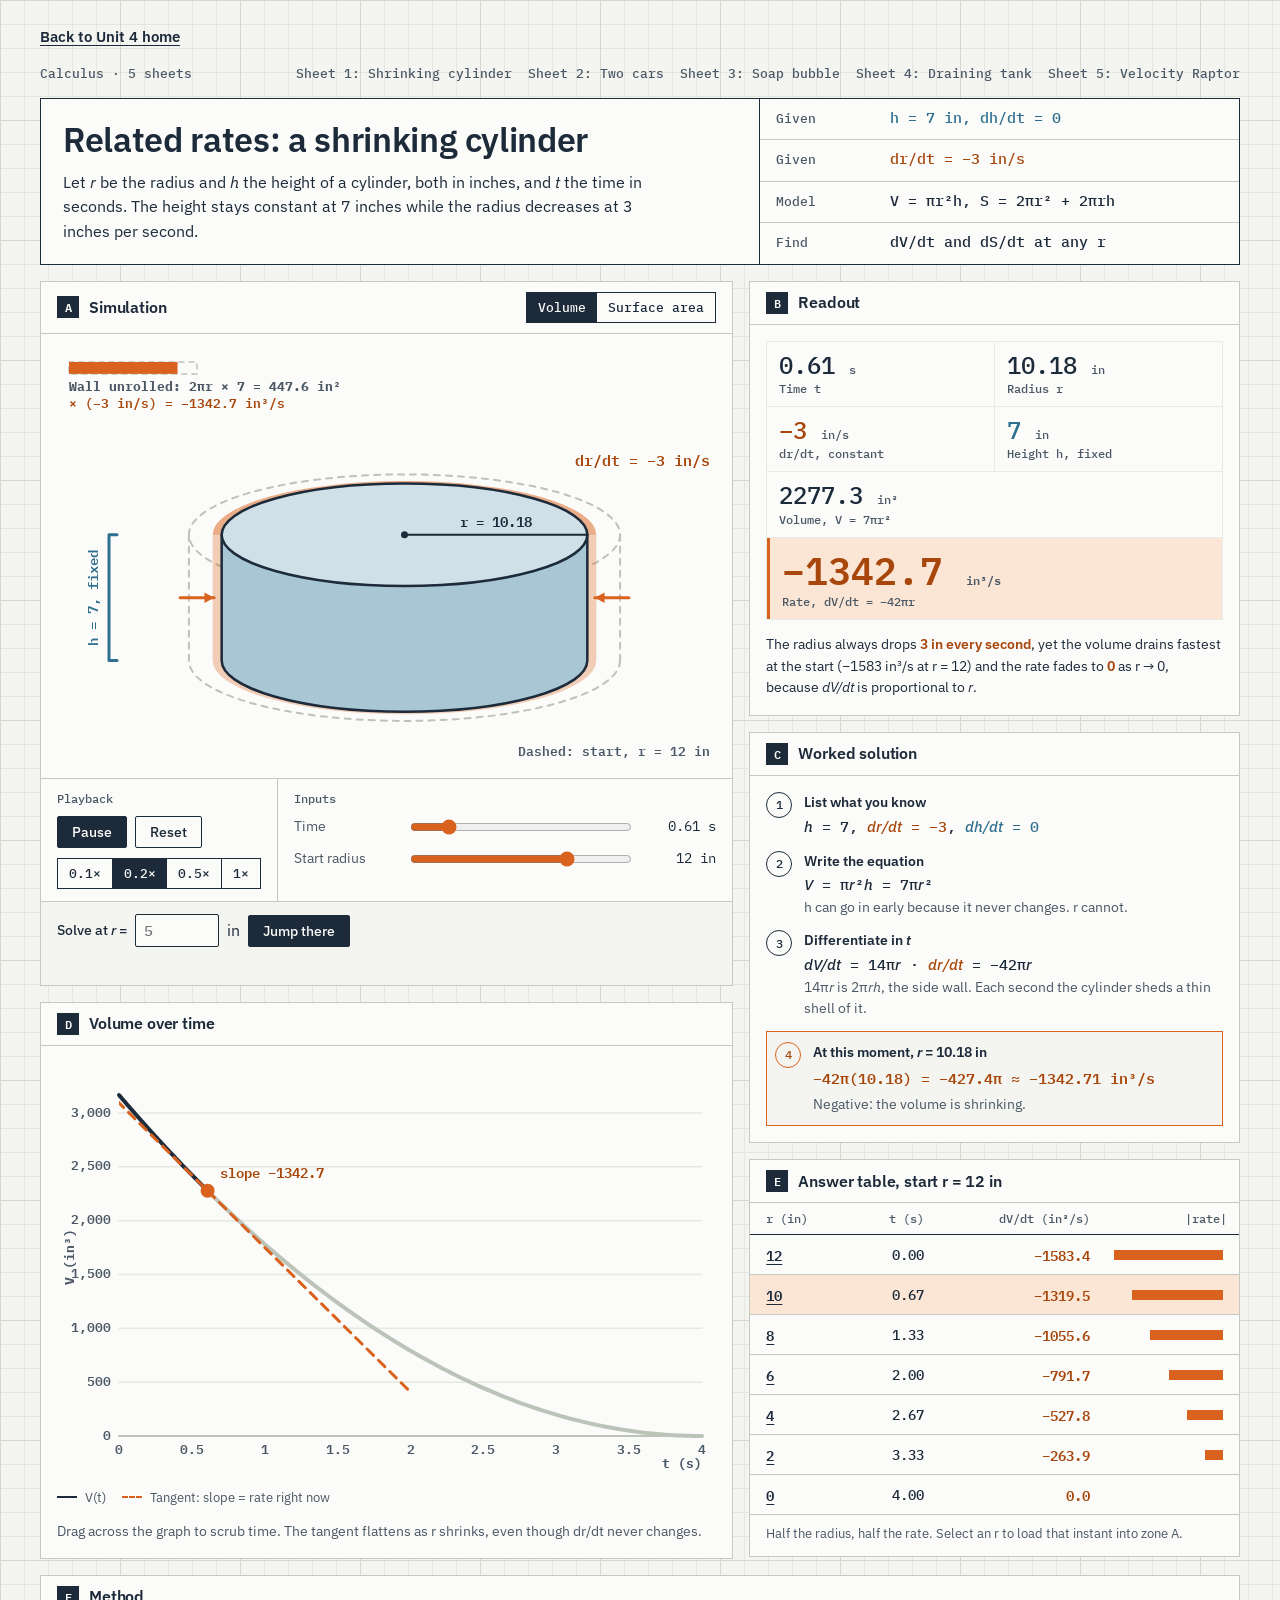
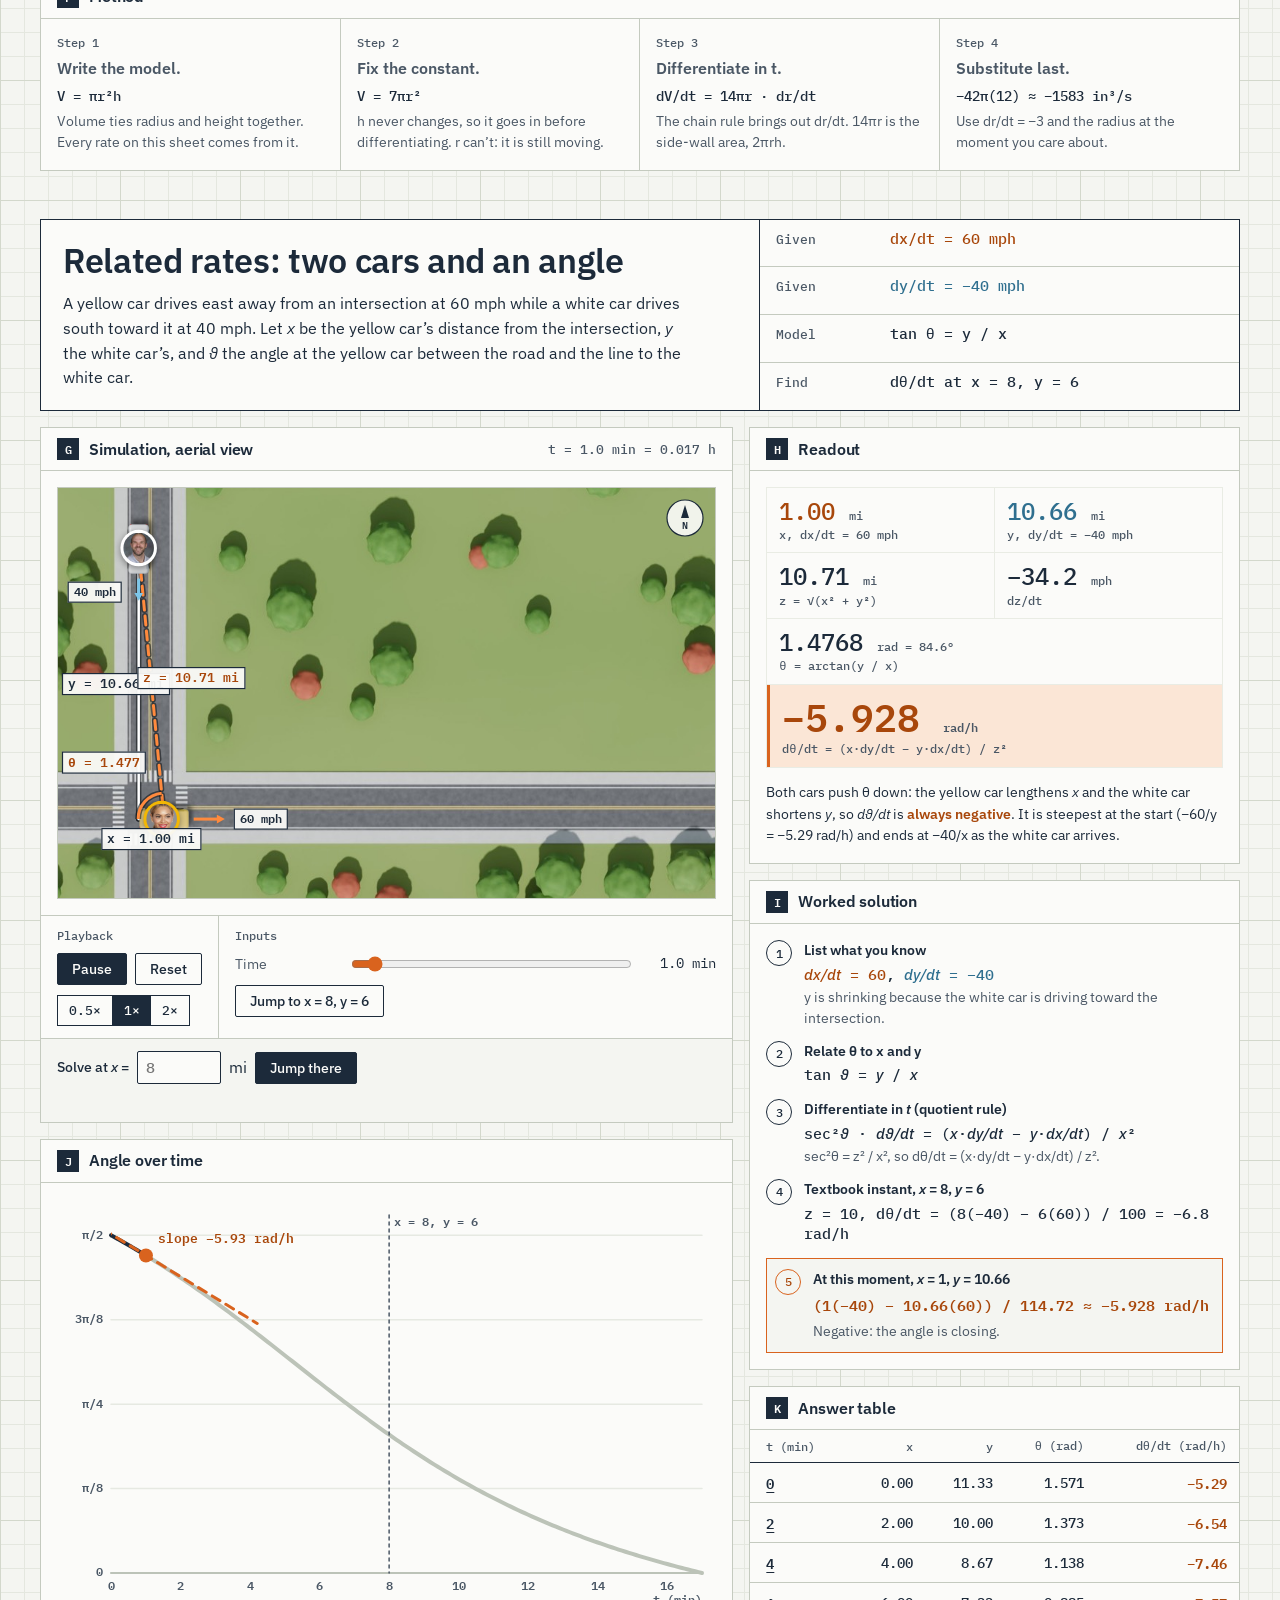
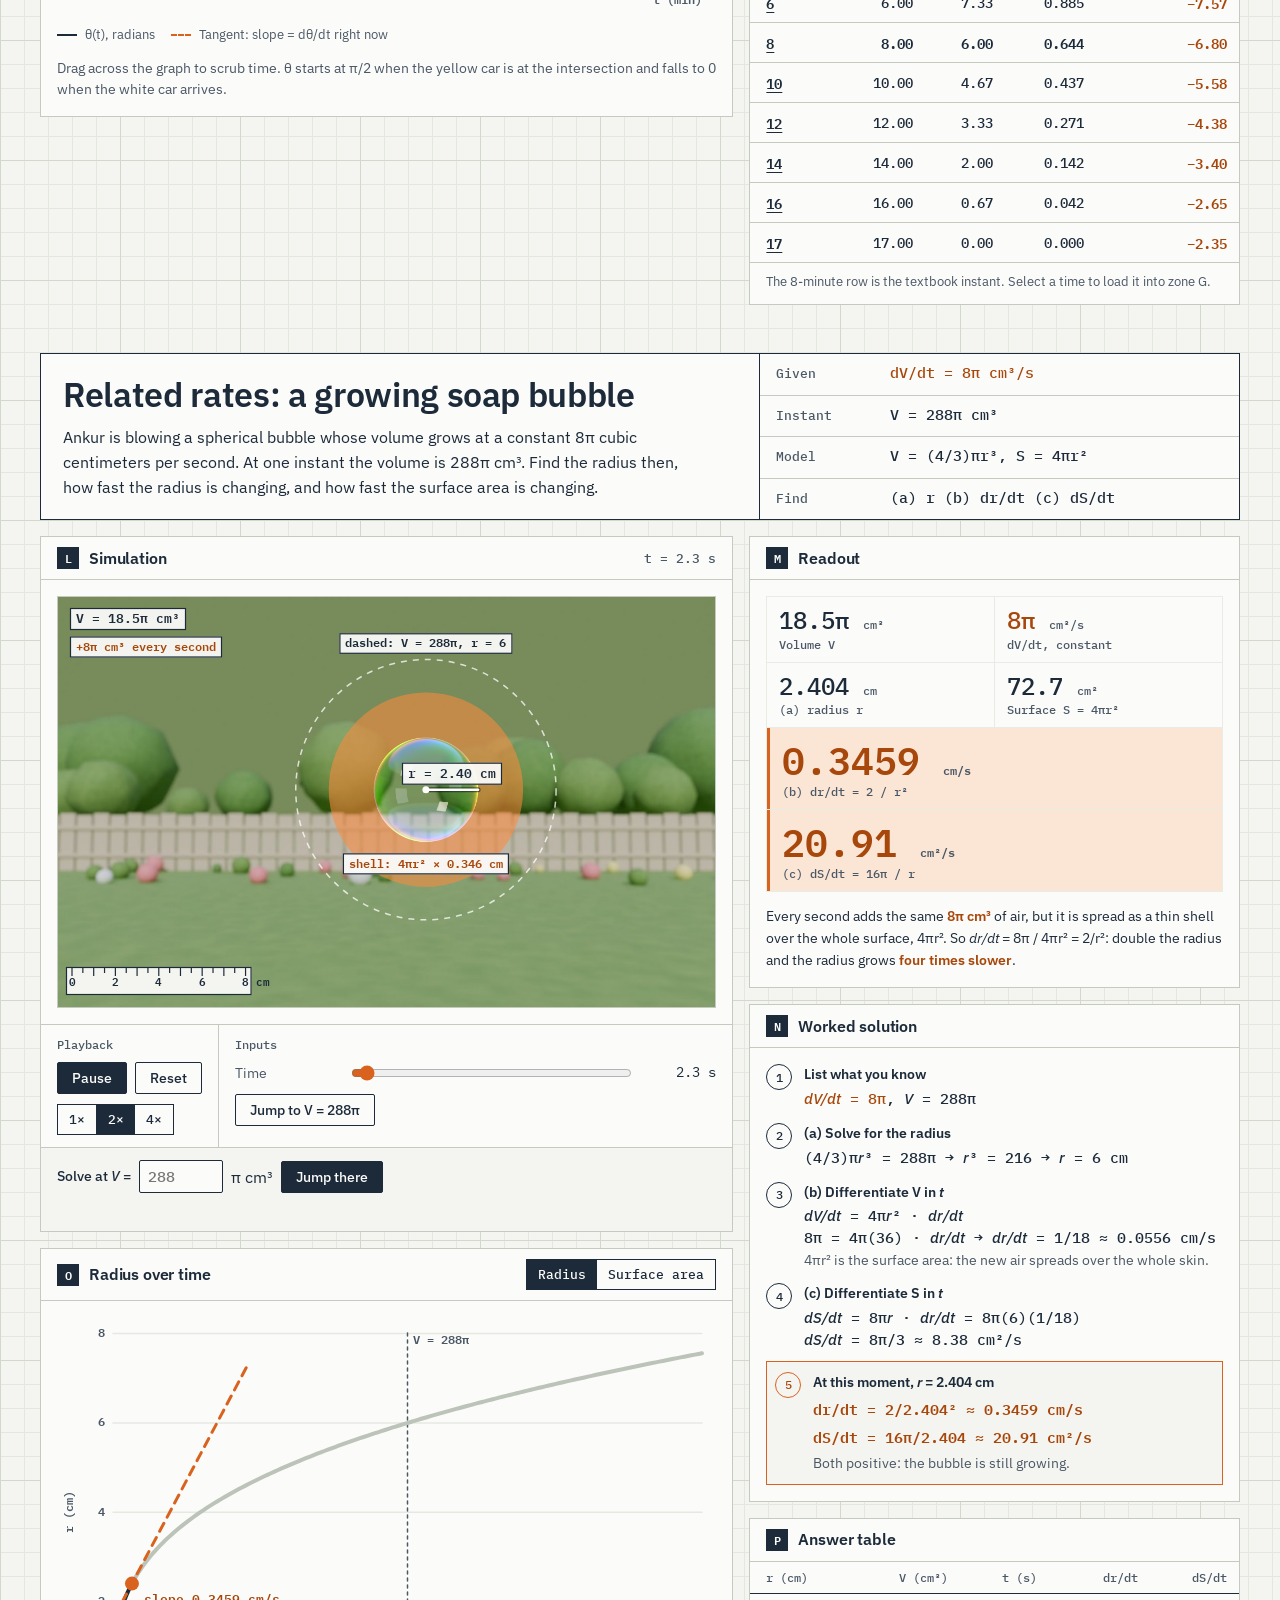
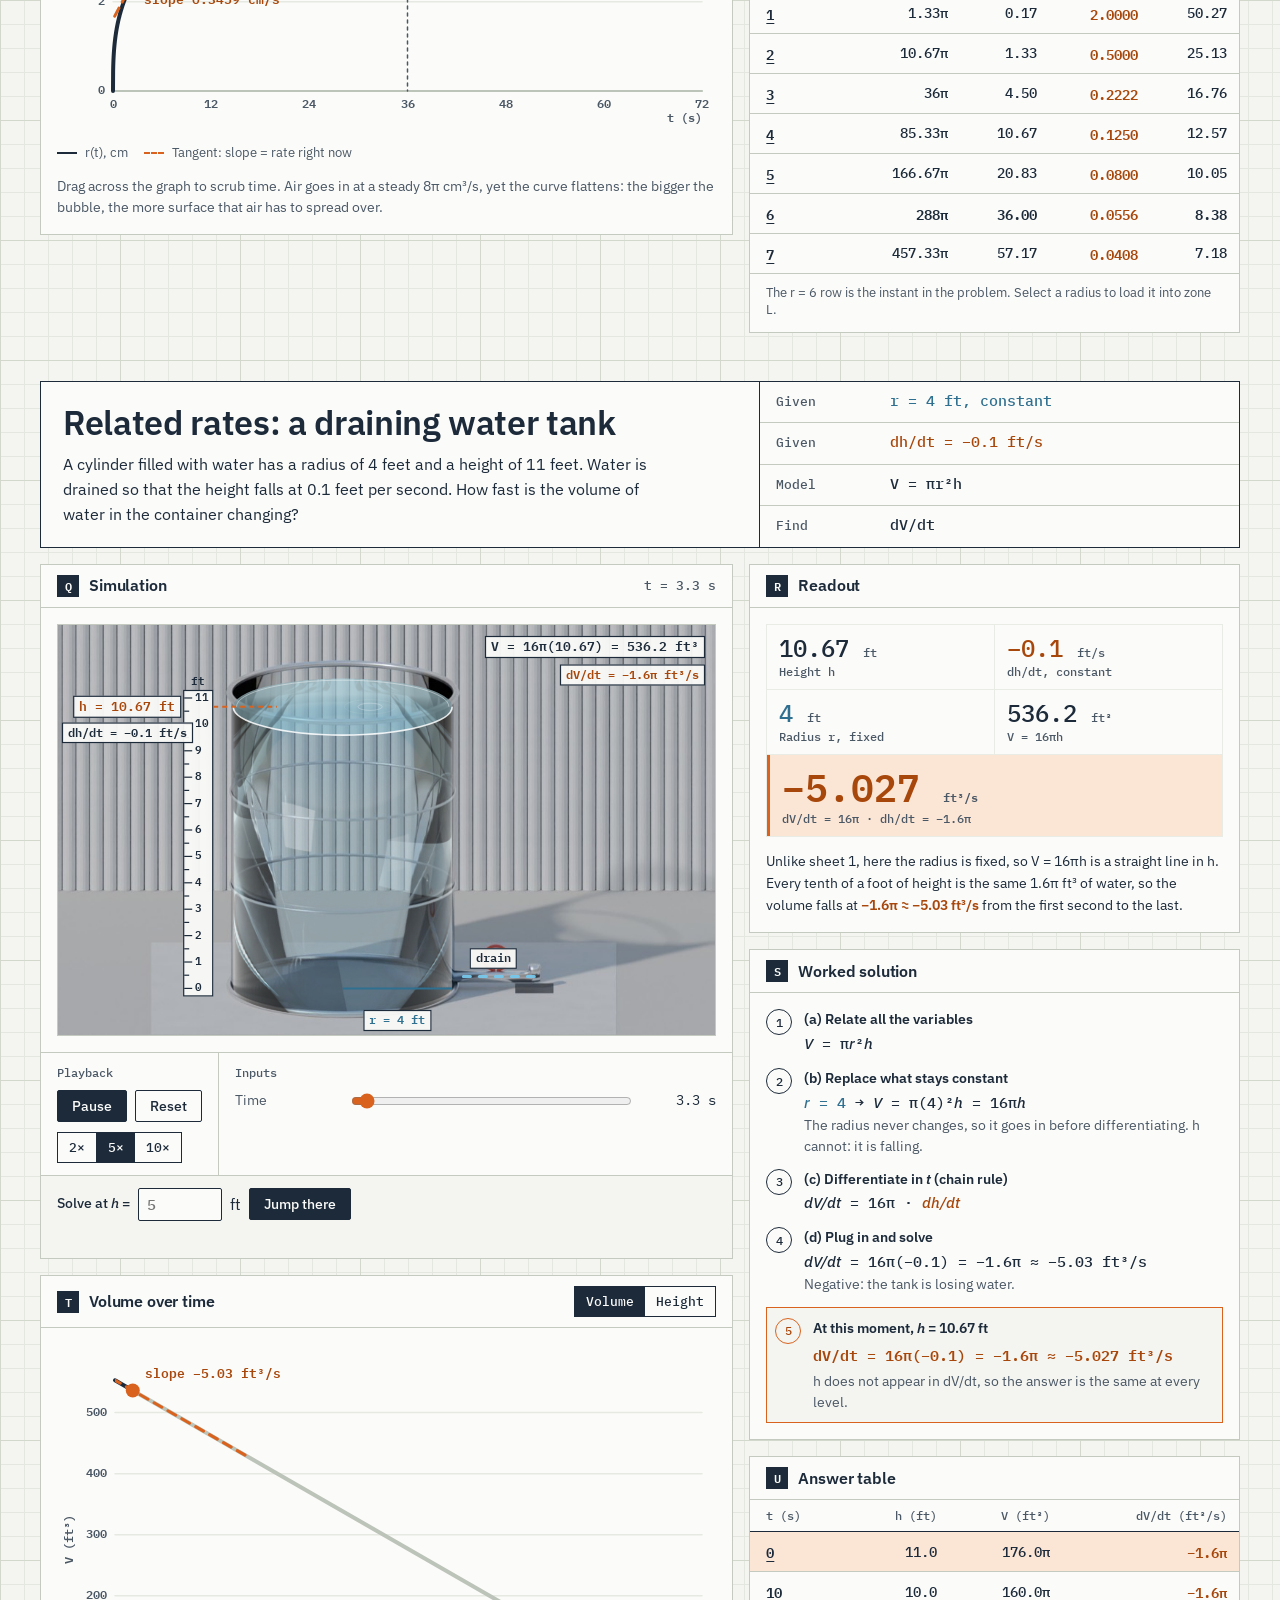
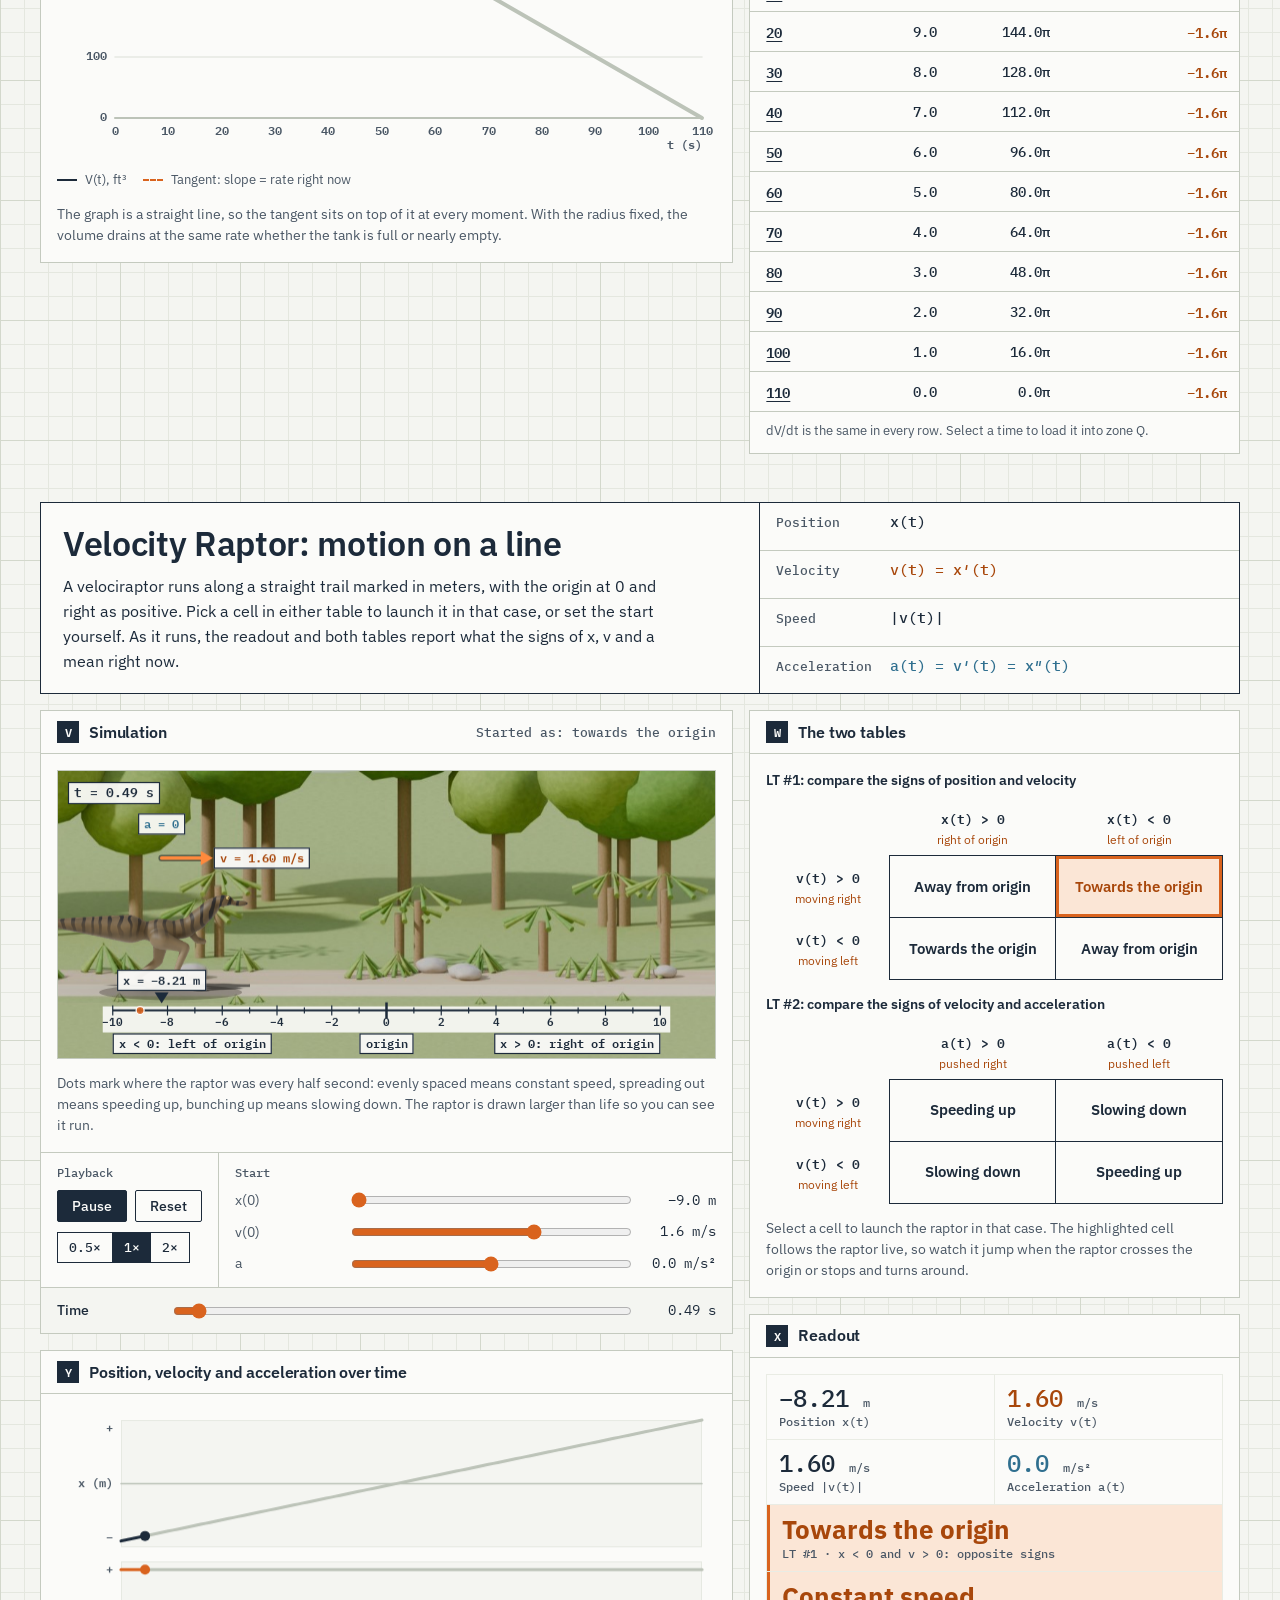
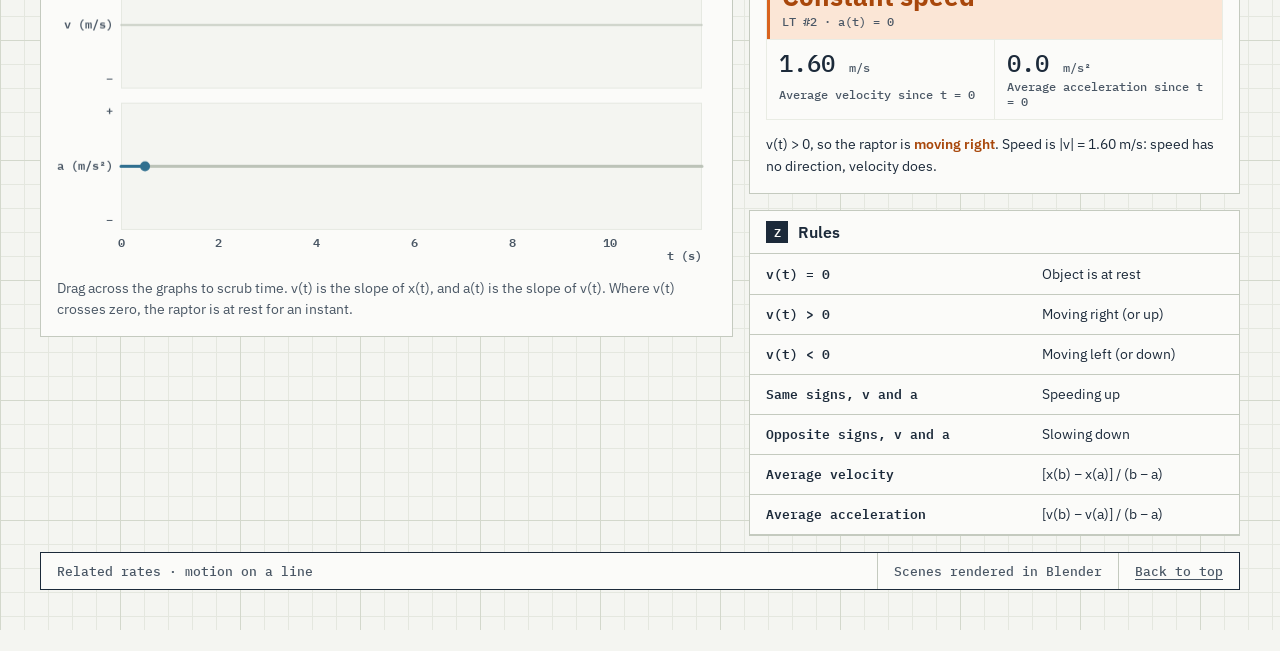
==== index.html @ 5f84eaff "Add files via upload" ====
<!doctype html><html><head><meta charset=utf8><meta name=viewport content="width=device-width,initial-scale=1,viewport-fit=cover"><style>:root{color-scheme:light;box-sizing:border-box;padding-top:env(safe-area-inset-top,0px);padding-bottom:env(safe-area-inset-bottom,0px)}html{scroll-padding-top:env(safe-area-inset-top,0px)}body{margin:0;padding:0;font:14px -apple-system,BlinkMacSystemFont,sans-serif;background:#fff;color:#000}img{max-width:100%}[hidden]:not([hidden=until-found i]){display:none!important}</style></head><body>
<title>Shrinking Cylinder Rates</title>
<meta name="claude:viewport-fit-sides" content="cover">
<link rel="preconnect" href="https://fonts.googleapis.com">
<link rel="preconnect" href="https://fonts.gstatic.com" crossorigin>
<link rel="stylesheet" href="https://fonts.googleapis.com/css2?family=IBM+Plex+Sans:ital,wght@0,400;0,500;0,600;0,700;1,400&family=IBM+Plex+Mono:wght@400;500;600&display=swap">
<style>
/* Layout: one engineering drawing sheet on graph paper. Title block, then a 12-column workspace of lettered zones:
   A simulation | B readout + C solution; D graph | E answer table; F method. Footer strip closes the sheet. */
:root{
  --paper:#f4f5f1; --sheet:#fbfbf9; --grid-minor:#e4e7df; --grid-major:#d3d8cc;
  --ink:#1c2a3a; --ink-soft:#4a5765; --rule:#c4cabf; --rule-strong:#1c2a3a;
  --crimson:#d9631e; --crimson-text:#a8470b;      /* changing: dr/dt, slopes, shed wall */
  --fixed:#2f6f8f;                                 /* fixed: h */
  --c-fill:#cfe0e8; --c-fill-2:#a9c6d4; --c-rule:#bcc3b8; --c-grid:#e6e9e2;
  --inst:#fbfbf9; --inst-2:#e9ece4; --inst-ink:#1c2a3a; --inst-soft:#4a5765; --inst-chg:#a8470b; --inst-fix:#2f6f8f; --inst-hot:#fbe6d6;
  --tone:#eceee8; --hl:#fbe6d6;
  --font:"IBM Plex Sans","Helvetica Neue",Arial,sans-serif;
  --mono:"IBM Plex Mono",ui-monospace,"SFMono-Regular",Menlo,monospace;
  --gutter:clamp(16px,2.4vw,28px);
}
@media (prefers-color-scheme: dark){ :root:not([data-theme="light"]){
  --paper:#11171d; --sheet:#161e26; --grid-minor:#1b242d; --grid-major:#24303b;
  --ink:#e4eaef; --ink-soft:#a3b2bf; --rule:#2f3c48; --rule-strong:#8ea0b0;
  --crimson:#f08a44; --crimson-text:#f5a56c; --fixed:#6fb3d4;
  --c-fill:#21414f; --c-fill-2:#2c5a6d; --c-rule:#3a4855; --c-grid:#1f2a33;
  --inst:#161e26; --inst-2:#26323d; --inst-ink:#e4eaef; --inst-soft:#a3b2bf; --inst-chg:#f5a56c; --inst-fix:#6fb3d4; --inst-hot:#3a2616;
  --tone:#1d2730; --hl:#3a2616;
  color-scheme:dark }}
:root[data-theme="dark"]{
  --paper:#11171d; --sheet:#161e26; --grid-minor:#1b242d; --grid-major:#24303b;
  --ink:#e4eaef; --ink-soft:#a3b2bf; --rule:#2f3c48; --rule-strong:#8ea0b0;
  --crimson:#f08a44; --crimson-text:#f5a56c; --fixed:#6fb3d4;
  --c-fill:#21414f; --c-fill-2:#2c5a6d; --c-rule:#3a4855; --c-grid:#1f2a33;
  --inst:#161e26; --inst-2:#26323d; --inst-ink:#e4eaef; --inst-soft:#a3b2bf; --inst-chg:#f5a56c; --inst-fix:#6fb3d4; --inst-hot:#3a2616;
  --tone:#1d2730; --hl:#3a2616;
  color-scheme:dark }
*{box-sizing:border-box}
::selection{background:var(--crimson);color:#fff}
html{scroll-behavior:smooth}
body{
  background-color:var(--paper);color:var(--ink);
  background-image:
    linear-gradient(var(--grid-major) 1px,transparent 1px),linear-gradient(90deg,var(--grid-major) 1px,transparent 1px),
    linear-gradient(var(--grid-minor) 1px,transparent 1px),linear-gradient(90deg,var(--grid-minor) 1px,transparent 1px);
  background-size:120px 120px,120px 120px,24px 24px,24px 24px;
  font-family:var(--font);font-size:16px;line-height:1.55;font-variant-numeric:tabular-nums;
  padding-left:max(var(--gutter), env(safe-area-inset-left, 0px));
  padding-right:max(var(--gutter), env(safe-area-inset-right, 0px));
  padding-block:24px 40px;
}
.sheet{max-width:1200px;margin:0 auto;display:grid;gap:16px}
h1,h2,h3{margin:0;text-wrap:balance;letter-spacing:-0.01em;line-height:1.2;font-weight:600}
h1,.h1-2{font-size:clamp(1.5rem,1.15rem + 1.4vw,2.125rem)}
.zone-meta{font:500 13px var(--mono);color:var(--ink-soft)}
#c2Stage{aspect-ratio:16/10;border:1px solid var(--rule)}
#c2Graph{aspect-ratio:16/10;cursor:crosshair;touch-action:none}
.ans tr.book td{font-weight:600}
#sheet2,#sheet3,#sheet4,#sheet5{margin-top:32px;scroll-margin-top:16px}
#r5Stage{aspect-ratio:16/7;border:1px solid var(--rule)}
#r5Graph{aspect-ratio:16/11;cursor:crosshair;touch-action:none}
.pun-wrap{display:grid;gap:8px}
.pun-t{font-weight:600;font-size:14px}
table.pun{width:100%;border-collapse:collapse;table-layout:fixed}
.pun th{font:600 13px var(--mono);padding:8px 6px;text-align:center;vertical-align:middle;color:var(--ink)}
.pun th span{display:block;font:400 12px var(--font);color:var(--crimson-text);margin-top:2px}
.pun thead td{width:27%}
.pun tbody td{border:1.5px solid var(--rule-strong);padding:0;height:62px}
.pun .cell{all:unset;box-sizing:border-box;display:grid;place-items:center;text-align:center;width:100%;height:100%;padding:8px;cursor:pointer;font:600 14.5px/1.25 var(--font);color:var(--ink);background:var(--sheet);transition:background-color .15s}
.pun .cell:hover{background:var(--tone)}
.pun .cell:focus-visible{outline:2px solid var(--crimson);outline-offset:-4px}
.pun .cell.picked{box-shadow:inset 0 0 0 2px var(--ink-soft)}
.pun .cell.on{background:var(--hl);color:var(--crimson-text);box-shadow:inset 0 0 0 3px var(--crimson)}
#r5T{width:100%;border:0;padding:0;background:none}
.r5say{font-family:var(--font)!important;font-weight:700!important;font-size:clamp(1.25rem,1.05rem + .8vw,1.6rem)!important}
table.rules th{text-align:left;font:600 13px var(--mono);color:var(--ink);padding:0 12px 0 16px;border-bottom:1px solid var(--rule);height:38px;white-space:nowrap}
table.rules td{text-align:left;font:14px var(--font);white-space:normal}
#w4Stage{aspect-ratio:16/10;border:1px solid var(--rule)}
#w4Graph{aspect-ratio:16/10;cursor:crosshair;touch-action:none}
#b3Stage{aspect-ratio:16/10;border:1px solid var(--rule)}
#b3Graph{aspect-ratio:16/10;cursor:crosshair;touch-action:none}
h2{font-size:1rem}
p{margin:0}
a{color:inherit;text-underline-offset:0.2em}
i.v{font-style:italic}
output{font-family:var(--mono)}
button,input{font-family:var(--font)}
button:focus-visible,input:focus-visible,a:focus-visible{outline:2px solid var(--crimson);outline-offset:2px}

/* buttons */
.btn{font:500 14px/1 var(--font);color:var(--ink);background:var(--sheet);border:1.5px solid var(--ink);border-radius:2px;padding:8px 14px;cursor:pointer;text-decoration:none;display:inline-block;transition:background-color .12s,color .12s,transform .12s}
.btn:hover{background:var(--tone)}
.btn:active{transform:translateY(1px)}
.btn.primary,.btn[aria-pressed="true"]{background:var(--ink);color:var(--sheet)}
.seg{display:inline-flex}
.seg .btn{border-radius:0;margin-left:-1.5px;font-family:var(--mono);font-size:13px;padding:8px 11px}
.seg .btn:first-child{margin-left:0}

/* top strip + title block */
.strip{display:flex;justify-content:space-between;align-items:center;gap:12px;flex-wrap:wrap;font:500 13px var(--mono);color:var(--ink-soft)}
.strip nav{display:flex;gap:16px;flex-wrap:wrap}
.strip a{text-decoration:none} .strip a:hover{text-decoration:underline}
.titleblock{background:var(--sheet);border:1.5px solid var(--rule-strong);display:grid;grid-template-columns:minmax(0,1.5fr) minmax(0,1fr)}
.tb-main{padding:20px 22px;display:grid;gap:10px;align-content:start;border-right:1.5px solid var(--rule-strong);min-width:0}
.tb-main p{max-width:62ch}
.tb-specs{margin:0;display:grid}
.tb-specs div{display:grid;grid-template-columns:6.5em minmax(0,1fr);gap:10px;padding:9px 16px;border-bottom:1px solid var(--rule);align-items:baseline}
.tb-specs div:last-child{border-bottom:0}
.tb-specs dt{font:500 12.5px var(--mono);color:var(--ink-soft)}
.tb-specs dd{margin:0;font:500 15px var(--mono)}

/* zones */
.ws{display:grid;grid-template-columns:repeat(12,minmax(0,1fr));gap:16px;align-items:start}
.col-7{grid-column:span 7;min-width:0;display:grid;gap:16px}
.col-5{grid-column:span 5;min-width:0;display:grid;gap:16px}
.col-12{grid-column:1/-1;min-width:0}
.zone{background:var(--sheet);border:1px solid var(--rule);min-width:0}
.zone-h{display:flex;justify-content:space-between;align-items:center;gap:10px;flex-wrap:wrap;padding:10px 16px;border-bottom:1px solid var(--rule)}
.zone-h h2{display:flex;align-items:center;gap:10px}
.zid{font:600 12px var(--mono);width:22px;height:22px;display:grid;place-items:center;background:var(--ink);color:var(--sheet)}
.zone-b{padding:16px;display:grid;gap:14px;min-width:0}
.zone.inst{background:var(--inst);color:var(--inst-ink)}
canvas{display:block;width:100%;max-width:100%}
#stage{aspect-ratio:16/10}
#graph{aspect-ratio:16/10;cursor:crosshair;touch-action:none}

/* controls, grouped */
.ctrl{display:grid;grid-template-columns:auto minmax(0,1fr);border-top:1px solid var(--rule)}
.ctrl > .cg{padding:12px 16px;display:grid;gap:10px;align-content:start;min-width:0}
.ctrl > .cg + .cg{border-left:1px solid var(--rule)}
.cg-t{font:500 12px var(--mono);color:var(--ink-soft)}
.row{display:flex;flex-wrap:wrap;gap:8px;align-items:center}
.scrub{display:grid;grid-template-columns:6.5em minmax(0,1fr) 4.8em;gap:10px;align-items:center}
.scrub output{font-size:14px;text-align:right}
label{font-size:13.5px;color:var(--ink-soft)}
input[type=range]{width:100%;accent-color:var(--crimson)}
.solve{display:flex;flex-wrap:wrap;align-items:center;gap:8px;padding:12px 16px;border-top:1px solid var(--rule);background:var(--paper)}
.solve label{font-size:14px;color:var(--ink);font-weight:500}
.solve input{width:84px;font:500 15px var(--mono);color:var(--ink);background:var(--sheet);border:1.5px solid var(--ink);border-radius:2px;padding:6px 8px}
.solve .msg{flex-basis:100%;font-size:13.5px;color:var(--ink-soft);min-height:1.3em}
.solve .msg.err{color:var(--crimson-text)}

/* readout */
.gauges{display:grid;grid-template-columns:1fr 1fr;gap:1px;background:var(--inst-2);border:1px solid var(--inst-2)}
.g{display:grid;gap:2px;min-width:0;background:var(--inst);padding:10px 12px}
.g .k{font:500 12px var(--mono);color:var(--inst-soft)}
.g .v{font:500 clamp(1.2rem,1rem + 0.6vw,1.5rem) var(--mono);line-height:1.15;overflow-wrap:anywhere}
.g .v small{font-size:12px;color:var(--inst-soft)}
.g.change .v{color:var(--inst-chg)} .g.fixed .v{color:var(--inst-fix)}
.g.hot{grid-column:1/-1;background:var(--inst-hot);border-left:3px solid var(--crimson)}
.g.hot .v{font-size:clamp(1.7rem,1.3rem + 1.4vw,2.4rem);color:var(--inst-chg);font-weight:600}
.insight{color:var(--inst-ink);font-size:14px;line-height:1.55}
.insight strong{font-weight:600;color:var(--inst-chg)}

/* solution */
ol.steps{list-style:none;margin:0;padding:0;display:grid;gap:12px;counter-reset:s}
ol.steps li{display:grid;grid-template-columns:28px minmax(0,1fr);column-gap:10px;row-gap:3px;counter-increment:s;min-width:0}
ol.steps li > *{grid-column:2}
ol.steps li::before{content:counter(s);grid-row:1/span 3;grid-column:1;font:500 12px var(--mono);width:24px;height:24px;display:grid;place-items:center;border:1.5px solid var(--ink);border-radius:50%}
.step-t{font-weight:600;font-size:14px}
.eq{font:500 15px var(--mono);overflow-wrap:anywhere}
.eq i{font-family:var(--font);font-style:italic}
.chg{color:var(--crimson-text)} .fix{color:var(--fixed)}
.note{font-size:13.5px;color:var(--ink-soft)}
ol.steps li.live{background:var(--paper);border:1.5px solid var(--crimson);padding:10px 12px 10px 8px}
ol.steps li.live::before{border-color:var(--crimson);color:var(--crimson-text)}
ol.steps li.live .eq{color:var(--crimson-text);font-weight:600}

/* graph */
.legend{display:flex;flex-wrap:wrap;gap:16px;font-size:12.5px;color:var(--ink-soft)}
.legend span{display:inline-flex;align-items:center;gap:8px}
.legend span::before{content:"";width:20px;border-top:2.5px solid var(--c)}
.legend span.dash::before{border-top-style:dashed}

/* answer table */
.tbl-wrap{overflow-x:auto}
table.ans{width:100%;border-collapse:collapse;font:500 14px var(--mono)}
.ans caption{caption-side:bottom;text-align:left;font:13px var(--font);color:var(--ink-soft);padding:10px 16px 14px}
.ans th{font:500 12px var(--mono);color:var(--ink-soft);text-align:right;padding:8px 12px;border-bottom:1.5px solid var(--rule-strong);white-space:nowrap}
.ans td{text-align:right;padding:0 12px;border-bottom:1px solid var(--rule);height:40px;white-space:nowrap}
.ans th:first-child,.ans td:first-child{text-align:left;padding-left:16px}
.ans td.rate{color:var(--crimson-text);font-weight:600}
.ans td.barc{width:28%;padding-right:16px}
.bar{display:block;height:10px;background:var(--crimson);width:var(--w);margin-left:auto}
.ans tr.on td{background:var(--hl)}
.ans .load{all:unset;cursor:pointer;font:600 14px var(--mono);color:var(--ink);text-decoration:underline;text-underline-offset:0.2em}
.ans .load:focus-visible{outline:2px solid var(--crimson);outline-offset:2px}

/* method */
.stairs{display:grid;grid-template-columns:repeat(4,minmax(0,1fr))}
.stair{display:grid;gap:6px;align-content:start;padding:16px;border-right:1px solid var(--rule);min-width:0}
.stair:last-child{border-right:0}
.stair .tag{font:500 12px var(--mono);color:var(--ink-soft)}
.stair .line{font-weight:600;font-size:16px}
.stair p{font-size:14px;color:var(--ink-soft)}
.stair .eqm{font:500 14px var(--mono);color:var(--ink)}

/* footer strip */
.foot{display:grid;grid-template-columns:minmax(0,1fr) auto auto;border:1.5px solid var(--rule-strong);background:var(--sheet);font:500 12.5px var(--mono);color:var(--ink-soft)}
.foot > *{padding:10px 16px;min-width:0}
.foot > * + *{border-left:1px solid var(--rule)}

@media (max-width:980px){
  .col-7,.col-5{grid-column:1/-1}
  .stairs{grid-template-columns:1fr 1fr} .stair:nth-child(2){border-right:0} .stair:nth-child(-n+2){border-bottom:1px solid var(--rule)}
}
@media (max-width:640px){
  .titleblock{grid-template-columns:1fr} .tb-main{border-right:0;border-bottom:1.5px solid var(--rule-strong)}
  .ctrl{grid-template-columns:1fr} .ctrl > .cg + .cg{border-left:0;border-top:1px solid var(--rule)}
  .foot{grid-template-columns:1fr} .foot > * + *{border-left:0;border-top:1px solid var(--rule)}
  .ans td.barc,.ans th.barc{display:none}
}
@media (max-width:480px){ .stairs{grid-template-columns:1fr} .stair{border-right:0;border-bottom:1px solid var(--rule)} .stair:last-child{border-bottom:0} .scrub{grid-template-columns:6em minmax(0,1fr) 4.4em} }

/* motion */
.js .rise{opacity:0;transform:translateY(12px);transition:opacity .45s ease,transform .45s cubic-bezier(.16,1,.3,1);transition-delay:calc(var(--i,0) * 60ms)}
.js .rise.in{opacity:1;transform:none}
@media (prefers-reduced-motion: reduce){
  html{scroll-behavior:auto}
  .js .rise{transform:none!important;transition:opacity .2s linear!important}
  .btn{transition:none}
}
</style>

<div class="sheet" id="top">
  <p style="margin:0"><a href="../index.html" style="font:600 15px var(--font);color:var(--ink)">Back to Unit 4 home</a></p>
  <div class="strip">
    <span>Calculus · 5 sheets</span>
    <nav aria-label="Zones">
      <a href="#top">Sheet 1: Shrinking cylinder</a><a href="#sheet2">Sheet 2: Two cars</a><a href="#sheet3">Sheet 3: Soap bubble</a><a href="#sheet4">Sheet 4: Draining tank</a><a href="#sheet5">Sheet 5: Velocity Raptor</a>
    </nav>
  </div>

  <header class="titleblock rise">
    <div class="tb-main">
      <h1>Related rates: a shrinking cylinder</h1>
      <p>Let <i class="v">r</i> be the radius and <i class="v">h</i> the height of a cylinder, both in inches, and <i class="v">t</i> the time in seconds. The height stays constant at 7 inches while the radius decreases at 3 inches per second.</p>
    </div>
    <dl class="tb-specs">
      <div><dt>Given</dt><dd class="fix">h = 7 in, dh/dt = 0</dd></div>
      <div><dt>Given</dt><dd class="chg">dr/dt = −3 in/s</dd></div>
      <div><dt>Model</dt><dd>V = πr²h, S = 2πr² + 2πrh</dd></div>
      <div><dt>Find</dt><dd>dV/dt and dS/dt at any r</dd></div>
    </dl>
  </header>

  <main class="ws">
    <div class="col-7">
      <section class="zone rise" id="zA" aria-labelledby="hA">
        <div class="zone-h">
          <h2 id="hA"><span class="zid" aria-hidden="true">A</span>Simulation</h2>
          <div class="seg" role="group" aria-label="Quantity to track">
            <button class="btn" id="qV" aria-pressed="true">Volume</button>
            <button class="btn" id="qS" aria-pressed="false">Surface area</button>
          </div>
        </div>
        <div class="zone-b"><canvas id="stage" aria-label="Animated cylinder whose radius shrinks while its height stays 7 inches"></canvas></div>
        <div class="ctrl">
          <div class="cg">
            <span class="cg-t">Playback</span>
            <div class="row">
              <button class="btn primary" id="play">Play</button>
              <button class="btn" id="reset">Reset</button>
            </div>
            <div class="seg" role="group" aria-label="Playback speed">
              <button class="btn" data-sp="0.1" aria-pressed="false">0.1×</button>
              <button class="btn" data-sp="0.2" aria-pressed="true">0.2×</button>
              <button class="btn" data-sp="0.5" aria-pressed="false">0.5×</button>
              <button class="btn" data-sp="1" aria-pressed="false">1×</button>
            </div>
          </div>
          <div class="cg">
            <span class="cg-t">Inputs</span>
            <div class="scrub"><label for="t">Time</label><input type="range" id="t" min="0" max="4" step="0.01" value="0"><output id="tOut" for="t">0.00 s</output></div>
            <div class="scrub"><label for="r0">Start radius</label><input type="range" id="r0" min="4" max="15" step="1" value="12"><output id="r0Out" for="r0">12 in</output></div>
          </div>
        </div>
        <form class="solve" id="solveForm" novalidate>
          <label for="rIn">Solve at <i class="v">r</i> =</label>
          <input type="number" id="rIn" inputmode="decimal" min="0" max="15" step="any" placeholder="5" aria-describedby="solveMsg">
          <span>in</span>
          <button class="btn primary" type="submit">Jump there</button>
          <span class="msg" id="solveMsg" role="status"></span>
        </form>
      </section>

      <section class="zone rise" id="zD" aria-labelledby="graphTitleH">
        <div class="zone-h"><h2 id="graphTitleH"><span class="zid" aria-hidden="true">D</span><span id="graphTitle">Volume over time</span></h2></div>
        <div class="zone-b">
          <canvas id="graph" aria-label="Graph of the quantity over time with its tangent line"></canvas>
          <div class="legend">
            <span style="--c:var(--ink)" id="lgCurve">V(t)</span>
            <span class="dash" style="--c:var(--crimson)">Tangent: slope = rate right now</span>
          </div>
          <p class="note">Drag across the graph to scrub time. The tangent flattens as r shrinks, even though dr/dt never changes.</p>
        </div>
      </section>
    </div>

    <div class="col-5">
      <section class="zone inst rise" style="--i:1" aria-labelledby="hB">
        <div class="zone-h"><h2 id="hB"><span class="zid" aria-hidden="true">B</span>Readout</h2></div>
        <div class="zone-b">
          <div class="gauges">
            <div class="g"><span class="v" id="gT"></span><span class="k">Time t</span></div>
            <div class="g"><span class="v" id="gR"></span><span class="k">Radius r</span></div>
            <div class="g change"><span class="v">−3 <small>in/s</small></span><span class="k">dr/dt, constant</span></div>
            <div class="g fixed"><span class="v">7 <small>in</small></span><span class="k">Height h, fixed</span></div>
            <div class="g" style="grid-column:1/-1"><span class="v" id="gQ"></span><span class="k" id="kQ">V = 7πr²</span></div>
            <div class="g hot"><span class="v" id="gD"></span><span class="k" id="kD">dV/dt = −42πr</span></div>
          </div>
          <p class="insight" id="insight"></p>
        </div>
      </section>

      <section class="zone rise" style="--i:2" aria-labelledby="hC">
        <div class="zone-h"><h2 id="hC"><span class="zid" aria-hidden="true">C</span>Worked solution</h2></div>
        <div class="zone-b"><ol class="steps" id="steps"></ol></div>
      </section>

      <section class="zone rise" style="--i:3" id="zE" aria-labelledby="hE">
        <div class="zone-h"><h2 id="hE"><span class="zid" aria-hidden="true">E</span>Answer table, start r = 12 in</h2></div>
        <div class="tbl-wrap">
          <table class="ans">
            <caption>Half the radius, half the rate. Select an r to load that instant into zone A.</caption>
            <thead><tr><th scope="col">r (in)</th><th scope="col">t (s)</th><th scope="col">dV/dt (in³/s)</th><th scope="col" class="barc">|rate|</th></tr></thead>
            <tbody id="ansBody"></tbody>
          </table>
        </div>
      </section>
    </div>

    <section class="zone col-12 rise" id="zF" aria-labelledby="hF">
      <div class="zone-h"><h2 id="hF"><span class="zid" aria-hidden="true">F</span>Method</h2></div>
      <div class="stairs">
        <div class="stair"><span class="tag">Step 1</span><p class="line">Write the model.</p><span class="eqm">V = πr²h</span><p>Volume ties radius and height together. Every rate on this sheet comes from it.</p></div>
        <div class="stair"><span class="tag">Step 2</span><p class="line">Fix the constant.</p><span class="eqm">V = 7πr²</span><p>h never changes, so it goes in before differentiating. r can’t: it is still moving.</p></div>
        <div class="stair"><span class="tag">Step 3</span><p class="line">Differentiate in t.</p><span class="eqm">dV/dt = 14πr · dr/dt</span><p>The chain rule brings out dr/dt. 14πr is the side-wall area, 2πrh.</p></div>
        <div class="stair"><span class="tag">Step 4</span><p class="line">Substitute last.</p><span class="eqm">−42π(12) ≈ −1583 in³/s</span><p>Use dr/dt = −3 and the radius at the moment you care about.</p></div>
      </div>
    </section>
  </main>

  <header class="titleblock rise" id="sheet2">
    <div class="tb-main">
      <h2 class="h1-2">Related rates: two cars and an angle</h2>
      <p>A yellow car drives east away from an intersection at 60 mph while a white car drives south toward it at 40 mph. Let <i class="v">x</i> be the yellow car’s distance from the intersection, <i class="v">y</i> the white car’s, and <i class="v">θ</i> the angle at the yellow car between the road and the line to the white car.</p>
    </div>
    <dl class="tb-specs">
      <div><dt>Given</dt><dd class="chg">dx/dt = 60 mph</dd></div>
      <div><dt>Given</dt><dd class="fix">dy/dt = −40 mph</dd></div>
      <div><dt>Model</dt><dd>tan θ = y / x</dd></div>
      <div><dt>Find</dt><dd>dθ/dt at x = 8, y = 6</dd></div>
    </dl>
  </header>

  <div class="ws">
    <div class="col-7">
      <section class="zone rise" id="zG" aria-labelledby="hG">
        <div class="zone-h">
          <h2 id="hG"><span class="zid" aria-hidden="true">G</span>Simulation, aerial view</h2>
          <span class="zone-meta" id="c2Clock">t = 0.0 min</span>
        </div>
        <div class="zone-b"><canvas id="c2Stage" aria-label="Aerial view: the yellow car drives east from the intersection while the white car drives south toward it; the right triangle x, y, z and angle θ are drawn on the road"></canvas></div>
        <div class="ctrl">
          <div class="cg">
            <span class="cg-t">Playback</span>
            <div class="row">
              <button class="btn primary" id="c2Play">Play</button>
              <button class="btn" id="c2Reset">Reset</button>
            </div>
            <div class="seg" role="group" aria-label="Playback speed for sheet 2">
              <button class="btn" data-sp2="0.5" aria-pressed="false">0.5×</button>
              <button class="btn" data-sp2="1" aria-pressed="true">1×</button>
              <button class="btn" data-sp2="2" aria-pressed="false">2×</button>
            </div>
          </div>
          <div class="cg">
            <span class="cg-t">Inputs</span>
            <div class="scrub"><label for="c2T">Time</label><input type="range" id="c2T" min="0" max="17" step="0.05" value="0"><output id="c2TOut" for="c2T">0.0 min</output></div>
            <div class="row"><button class="btn" id="c2Book">Jump to x = 8, y = 6</button></div>
          </div>
        </div>
        <form class="solve" id="c2Form" novalidate>
          <label for="c2XIn">Solve at <i class="v">x</i> =</label>
          <input type="number" id="c2XIn" inputmode="decimal" min="0" max="17" step="any" placeholder="8" aria-describedby="c2Msg">
          <span>mi</span>
          <button class="btn primary" type="submit">Jump there</button>
          <span class="msg" id="c2Msg" role="status"></span>
        </form>
      </section>

      <section class="zone rise" id="zJ" aria-labelledby="hJ">
        <div class="zone-h"><h2 id="hJ"><span class="zid" aria-hidden="true">J</span>Angle over time</h2></div>
        <div class="zone-b">
          <canvas id="c2Graph" aria-label="Graph of theta against time with its tangent line"></canvas>
          <div class="legend">
            <span style="--c:var(--ink)">θ(t), radians</span>
            <span class="dash" style="--c:var(--crimson)">Tangent: slope = dθ/dt right now</span>
          </div>
          <p class="note">Drag across the graph to scrub time. θ starts at π/2 when the yellow car is at the intersection and falls to 0 when the white car arrives.</p>
        </div>
      </section>
    </div>

    <div class="col-5">
      <section class="zone inst rise" style="--i:1" aria-labelledby="hH">
        <div class="zone-h"><h2 id="hH"><span class="zid" aria-hidden="true">H</span>Readout</h2></div>
        <div class="zone-b">
          <div class="gauges">
            <div class="g change"><span class="v" id="c2gX"></span><span class="k">x, dx/dt = 60 mph</span></div>
            <div class="g fixed"><span class="v" id="c2gY"></span><span class="k">y, dy/dt = −40 mph</span></div>
            <div class="g"><span class="v" id="c2gZ"></span><span class="k">z = √(x² + y²)</span></div>
            <div class="g"><span class="v" id="c2gDZ"></span><span class="k">dz/dt</span></div>
            <div class="g" style="grid-column:1/-1"><span class="v" id="c2gTh"></span><span class="k">θ = arctan(y / x)</span></div>
            <div class="g hot"><span class="v" id="c2gD"></span><span class="k">dθ/dt = (x·dy/dt − y·dx/dt) / z²</span></div>
          </div>
          <p class="insight" id="c2Insight"></p>
        </div>
      </section>

      <section class="zone rise" style="--i:2" aria-labelledby="hI">
        <div class="zone-h"><h2 id="hI"><span class="zid" aria-hidden="true">I</span>Worked solution</h2></div>
        <div class="zone-b"><ol class="steps" id="c2Steps"></ol></div>
      </section>

      <section class="zone rise" style="--i:3" aria-labelledby="hK">
        <div class="zone-h"><h2 id="hK"><span class="zid" aria-hidden="true">K</span>Answer table</h2></div>
        <div class="tbl-wrap">
          <table class="ans">
            <caption>The 8-minute row is the textbook instant. Select a time to load it into zone G.</caption>
            <thead><tr><th scope="col">t (min)</th><th scope="col">x</th><th scope="col">y</th><th scope="col">θ (rad)</th><th scope="col">dθ/dt (rad/h)</th></tr></thead>
            <tbody id="c2Body"></tbody>
          </table>
        </div>
      </section>
    </div>
  </div>



  <header class="titleblock rise" id="sheet3">
    <div class="tb-main">
      <h2 class="h1-2">Related rates: a growing soap bubble</h2>
      <p>Ankur is blowing a spherical bubble whose volume grows at a constant 8π cubic centimeters per second. At one instant the volume is 288π cm³. Find the radius then, how fast the radius is changing, and how fast the surface area is changing.</p>
    </div>
    <dl class="tb-specs">
      <div><dt>Given</dt><dd class="chg">dV/dt = 8π cm³/s</dd></div>
      <div><dt>Instant</dt><dd>V = 288π cm³</dd></div>
      <div><dt>Model</dt><dd>V = (4/3)πr³, S = 4πr²</dd></div>
      <div><dt>Find</dt><dd>(a) r  (b) dr/dt  (c) dS/dt</dd></div>
    </dl>
  </header>

  <div class="ws">
    <div class="col-7">
      <section class="zone rise" id="zL" aria-labelledby="hL">
        <div class="zone-h">
          <h2 id="hL"><span class="zid" aria-hidden="true">L</span>Simulation</h2>
          <span class="zone-meta" id="b3Clock">t = 0.0 s</span>
        </div>
        <div class="zone-b"><canvas id="b3Stage" aria-label="A soap bubble growing in a backyard; a ruler in centimeters, the radius line and the shell of air added each second are drawn on it"></canvas></div>
        <div class="ctrl">
          <div class="cg">
            <span class="cg-t">Playback</span>
            <div class="row">
              <button class="btn primary" id="b3Play">Play</button>
              <button class="btn" id="b3Reset">Reset</button>
            </div>
            <div class="seg" role="group" aria-label="Playback speed for sheet 3">
              <button class="btn" data-sp3="1" aria-pressed="false">1×</button>
              <button class="btn" data-sp3="2" aria-pressed="true">2×</button>
              <button class="btn" data-sp3="4" aria-pressed="false">4×</button>
            </div>
          </div>
          <div class="cg">
            <span class="cg-t">Inputs</span>
            <div class="scrub"><label for="b3T">Time</label><input type="range" id="b3T" min="0" max="72" step="0.1" value="36"><output id="b3TOut" for="b3T">36.0 s</output></div>
            <div class="row"><button class="btn" id="b3Book">Jump to V = 288π</button></div>
          </div>
        </div>
        <form class="solve" id="b3Form" novalidate>
          <label for="b3VIn">Solve at <i class="v">V</i> =</label>
          <input type="number" id="b3VIn" inputmode="decimal" min="0" max="576" step="any" placeholder="288" aria-describedby="b3Msg">
          <span>π cm³</span>
          <button class="btn primary" type="submit">Jump there</button>
          <span class="msg" id="b3Msg" role="status"></span>
        </form>
      </section>

      <section class="zone rise" id="zO" aria-labelledby="hO">
        <div class="zone-h">
          <h2 id="hO"><span class="zid" aria-hidden="true">O</span><span id="b3GraphTitle">Radius over time</span></h2>
          <div class="seg" role="group" aria-label="Quantity to graph">
            <button class="btn" id="b3qR" aria-pressed="true">Radius</button>
            <button class="btn" id="b3qS" aria-pressed="false">Surface area</button>
          </div>
        </div>
        <div class="zone-b">
          <canvas id="b3Graph" aria-label="Graph of the radius or surface area against time with its tangent line"></canvas>
          <div class="legend">
            <span style="--c:var(--ink)" id="b3Lg">r(t), cm</span>
            <span class="dash" style="--c:var(--crimson)">Tangent: slope = rate right now</span>
          </div>
          <p class="note">Drag across the graph to scrub time. Air goes in at a steady 8π cm³/s, yet the curve flattens: the bigger the bubble, the more surface that air has to spread over.</p>
        </div>
      </section>
    </div>

    <div class="col-5">
      <section class="zone inst rise" style="--i:1" aria-labelledby="hM">
        <div class="zone-h"><h2 id="hM"><span class="zid" aria-hidden="true">M</span>Readout</h2></div>
        <div class="zone-b">
          <div class="gauges">
            <div class="g"><span class="v" id="b3gV"></span><span class="k">Volume V</span></div>
            <div class="g change"><span class="v">8π <small>cm³/s</small></span><span class="k">dV/dt, constant</span></div>
            <div class="g"><span class="v" id="b3gR"></span><span class="k">(a) radius r</span></div>
            <div class="g"><span class="v" id="b3gS"></span><span class="k">Surface S = 4πr²</span></div>
            <div class="g hot"><span class="v" id="b3gDR"></span><span class="k">(b) dr/dt = 2 / r²</span></div>
            <div class="g hot"><span class="v" id="b3gDS"></span><span class="k">(c) dS/dt = 16π / r</span></div>
          </div>
          <p class="insight" id="b3Insight"></p>
        </div>
      </section>

      <section class="zone rise" style="--i:2" aria-labelledby="hN">
        <div class="zone-h"><h2 id="hN"><span class="zid" aria-hidden="true">N</span>Worked solution</h2></div>
        <div class="zone-b"><ol class="steps" id="b3Steps"></ol></div>
      </section>

      <section class="zone rise" style="--i:3" aria-labelledby="hP">
        <div class="zone-h"><h2 id="hP"><span class="zid" aria-hidden="true">P</span>Answer table</h2></div>
        <div class="tbl-wrap">
          <table class="ans">
            <caption>The r = 6 row is the instant in the problem. Select a radius to load it into zone L.</caption>
            <thead><tr><th scope="col">r (cm)</th><th scope="col">V (cm³)</th><th scope="col">t (s)</th><th scope="col">dr/dt</th><th scope="col">dS/dt</th></tr></thead>
            <tbody id="b3Body"></tbody>
          </table>
        </div>
      </section>
    </div>
  </div>


  <header class="titleblock rise" id="sheet4">
    <div class="tb-main">
      <h2 class="h1-2">Related rates: a draining water tank</h2>
      <p>A cylinder filled with water has a radius of 4 feet and a height of 11 feet. Water is drained so that the height falls at 0.1 feet per second. How fast is the volume of water in the container changing?</p>
    </div>
    <dl class="tb-specs">
      <div><dt>Given</dt><dd class="fix">r = 4 ft, constant</dd></div>
      <div><dt>Given</dt><dd class="chg">dh/dt = −0.1 ft/s</dd></div>
      <div><dt>Model</dt><dd>V = πr²h</dd></div>
      <div><dt>Find</dt><dd>dV/dt</dd></div>
    </dl>
  </header>

  <div class="ws">
    <div class="col-7">
      <section class="zone rise" id="zQ" aria-labelledby="hQ">
        <div class="zone-h">
          <h2 id="hQ"><span class="zid" aria-hidden="true">Q</span>Simulation</h2>
          <span class="zone-meta" id="w4Clock">t = 0.0 s</span>
        </div>
        <div class="zone-b"><canvas id="w4Stage" aria-label="A clear 11-foot tank of water on a concrete pad draining through a pipe; a height ruler in feet marks the water level"></canvas></div>
        <div class="ctrl">
          <div class="cg">
            <span class="cg-t">Playback</span>
            <div class="row">
              <button class="btn primary" id="w4Play">Play</button>
              <button class="btn" id="w4Reset">Reset</button>
            </div>
            <div class="seg" role="group" aria-label="Playback speed for sheet 4">
              <button class="btn" data-sp4="2" aria-pressed="false">2×</button>
              <button class="btn" data-sp4="5" aria-pressed="true">5×</button>
              <button class="btn" data-sp4="10" aria-pressed="false">10×</button>
            </div>
          </div>
          <div class="cg">
            <span class="cg-t">Inputs</span>
            <div class="scrub"><label for="w4T">Time</label><input type="range" id="w4T" min="0" max="110" step="0.1" value="0"><output id="w4TOut" for="w4T">0.0 s</output></div>
          </div>
        </div>
        <form class="solve" id="w4Form" novalidate>
          <label for="w4HIn">Solve at <i class="v">h</i> =</label>
          <input type="number" id="w4HIn" inputmode="decimal" min="0" max="11" step="any" placeholder="5" aria-describedby="w4Msg">
          <span>ft</span>
          <button class="btn primary" type="submit">Jump there</button>
          <span class="msg" id="w4Msg" role="status"></span>
        </form>
      </section>

      <section class="zone rise" id="zT" aria-labelledby="hT">
        <div class="zone-h">
          <h2 id="hT"><span class="zid" aria-hidden="true">T</span><span id="w4GraphTitle">Volume over time</span></h2>
          <div class="seg" role="group" aria-label="Quantity to graph on sheet 4">
            <button class="btn" id="w4qV" aria-pressed="true">Volume</button>
            <button class="btn" id="w4qH" aria-pressed="false">Height</button>
          </div>
        </div>
        <div class="zone-b">
          <canvas id="w4Graph" aria-label="Graph of the volume or height against time with its tangent line"></canvas>
          <div class="legend">
            <span style="--c:var(--ink)" id="w4Lg">V(t), ft³</span>
            <span class="dash" style="--c:var(--crimson)">Tangent: slope = rate right now</span>
          </div>
          <p class="note">The graph is a straight line, so the tangent sits on top of it at every moment. With the radius fixed, the volume drains at the same rate whether the tank is full or nearly empty.</p>
        </div>
      </section>
    </div>

    <div class="col-5">
      <section class="zone inst rise" style="--i:1" aria-labelledby="hR">
        <div class="zone-h"><h2 id="hR"><span class="zid" aria-hidden="true">R</span>Readout</h2></div>
        <div class="zone-b">
          <div class="gauges">
            <div class="g"><span class="v" id="w4gH"></span><span class="k">Height h</span></div>
            <div class="g change"><span class="v">−0.1 <small>ft/s</small></span><span class="k">dh/dt, constant</span></div>
            <div class="g fixed"><span class="v">4 <small>ft</small></span><span class="k">Radius r, fixed</span></div>
            <div class="g"><span class="v" id="w4gV"></span><span class="k">V = 16πh</span></div>
            <div class="g hot"><span class="v" id="w4gD"></span><span class="k">dV/dt = 16π · dh/dt = −1.6π</span></div>
          </div>
          <p class="insight" id="w4Insight">Unlike sheet 1, here the radius is fixed, so V = 16πh is a straight line in h. Every tenth of a foot of height is the same 1.6π ft³ of water, so the volume falls at <strong>−1.6π ≈ −5.03 ft³/s</strong> from the first second to the last.</p>
        </div>
      </section>

      <section class="zone rise" style="--i:2" aria-labelledby="hS">
        <div class="zone-h"><h2 id="hS"><span class="zid" aria-hidden="true">S</span>Worked solution</h2></div>
        <div class="zone-b"><ol class="steps" id="w4Steps"></ol></div>
      </section>

      <section class="zone rise" style="--i:3" aria-labelledby="hU">
        <div class="zone-h"><h2 id="hU"><span class="zid" aria-hidden="true">U</span>Answer table</h2></div>
        <div class="tbl-wrap">
          <table class="ans">
            <caption>dV/dt is the same in every row. Select a time to load it into zone Q.</caption>
            <thead><tr><th scope="col">t (s)</th><th scope="col">h (ft)</th><th scope="col">V (ft³)</th><th scope="col">dV/dt (ft³/s)</th></tr></thead>
            <tbody id="w4Body"></tbody>
          </table>
        </div>
      </section>
    </div>
  </div>


  <header class="titleblock rise" id="sheet5">
    <div class="tb-main">
      <h2 class="h1-2">Velocity Raptor: motion on a line</h2>
      <p>A velociraptor runs along a straight trail marked in meters, with the origin at 0 and right as positive. Pick a cell in either table to launch it in that case, or set the start yourself. As it runs, the readout and both tables report what the signs of x, v and a mean right now.</p>
    </div>
    <dl class="tb-specs">
      <div><dt>Position</dt><dd>x(t)</dd></div>
      <div><dt>Velocity</dt><dd class="chg">v(t) = x′(t)</dd></div>
      <div><dt>Speed</dt><dd>|v(t)|</dd></div>
      <div><dt>Acceleration</dt><dd class="fix">a(t) = v′(t) = x″(t)</dd></div>
    </dl>
  </header>

  <div class="ws">
    <div class="col-7">
      <section class="zone rise" id="zV" aria-labelledby="hV">
        <div class="zone-h">
          <h2 id="hV"><span class="zid" aria-hidden="true">V</span>Simulation</h2>
          <span class="zone-meta" id="r5Case">Case: towards the origin</span>
        </div>
        <div class="zone-b">
          <canvas id="r5Stage" aria-label="A velociraptor running along a number line from −10 to 10 meters, with arrows for its velocity and acceleration and dots marking where it was every half second"></canvas>
          <p class="note">Dots mark where the raptor was every half second: evenly spaced means constant speed, spreading out means speeding up, bunching up means slowing down. The raptor is drawn larger than life so you can see it run.</p>
        </div>
        <div class="ctrl">
          <div class="cg">
            <span class="cg-t">Playback</span>
            <div class="row">
              <button class="btn primary" id="r5Play">Play</button>
              <button class="btn" id="r5Reset">Reset</button>
            </div>
            <div class="seg" role="group" aria-label="Playback speed for sheet 5">
              <button class="btn" data-sp5="0.5" aria-pressed="false">0.5×</button>
              <button class="btn" data-sp5="1" aria-pressed="true">1×</button>
              <button class="btn" data-sp5="2" aria-pressed="false">2×</button>
            </div>
          </div>
          <div class="cg">
            <span class="cg-t">Start</span>
            <div class="scrub"><label for="r5X0">x(0)</label><input type="range" id="r5X0" min="-9" max="9" step="0.5" value="-9"><output id="r5X0Out" for="r5X0">−9 m</output></div>
            <div class="scrub"><label for="r5V0">v(0)</label><input type="range" id="r5V0" min="-5" max="5" step="0.1" value="1.6"><output id="r5V0Out" for="r5V0">1.6 m/s</output></div>
            <div class="scrub"><label for="r5A">a</label><input type="range" id="r5A" min="-2" max="2" step="0.1" value="0"><output id="r5AOut" for="r5A">0 m/s²</output></div>
          </div>
        </div>
        <div class="solve">
          <div class="scrub" style="flex:1 1 100%"><label for="r5T">Time</label><input type="range" id="r5T" min="0" max="12" step="0.01" value="0"><output id="r5TOut" for="r5T">0.00 s</output></div>
        </div>
      </section>

      <section class="zone rise" id="zY" aria-labelledby="hY">
        <div class="zone-h"><h2 id="hY"><span class="zid" aria-hidden="true">Y</span>Position, velocity and acceleration over time</h2></div>
        <div class="zone-b">
          <canvas id="r5Graph" aria-label="Three stacked graphs of position, velocity and acceleration against time"></canvas>
          <p class="note">Drag across the graphs to scrub time. v(t) is the slope of x(t), and a(t) is the slope of v(t). Where v(t) crosses zero, the raptor is at rest for an instant.</p>
        </div>
      </section>
    </div>

    <div class="col-5">
      <section class="zone rise" style="--i:1" aria-labelledby="hW">
        <div class="zone-h"><h2 id="hW"><span class="zid" aria-hidden="true">W</span>The two tables</h2></div>
        <div class="zone-b">
          <div class="pun-wrap">
            <p class="pun-t">LT #1: compare the signs of position and velocity</p>
            <table class="pun" aria-label="Signs of position and velocity">
              <thead><tr><td></td><th scope="col">x(t) &gt; 0<span>right of origin</span></th><th scope="col">x(t) &lt; 0<span>left of origin</span></th></tr></thead>
              <tbody>
                <tr><th scope="row">v(t) &gt; 0<span>moving right</span></th>
                  <td><button class="cell" data-case="xp_vp" data-t="1">Away from origin</button></td>
                  <td><button class="cell" data-case="xn_vp" data-t="1">Towards the origin</button></td></tr>
                <tr><th scope="row">v(t) &lt; 0<span>moving left</span></th>
                  <td><button class="cell" data-case="xp_vn" data-t="1">Towards the origin</button></td>
                  <td><button class="cell" data-case="xn_vn" data-t="1">Away from origin</button></td></tr>
              </tbody>
            </table>
          </div>
          <div class="pun-wrap">
            <p class="pun-t">LT #2: compare the signs of velocity and acceleration</p>
            <table class="pun" aria-label="Signs of velocity and acceleration">
              <thead><tr><td></td><th scope="col">a(t) &gt; 0<span>pushed right</span></th><th scope="col">a(t) &lt; 0<span>pushed left</span></th></tr></thead>
              <tbody>
                <tr><th scope="row">v(t) &gt; 0<span>moving right</span></th>
                  <td><button class="cell" data-case="vp_ap" data-t="2">Speeding up</button></td>
                  <td><button class="cell" data-case="vp_an" data-t="2">Slowing down</button></td></tr>
                <tr><th scope="row">v(t) &lt; 0<span>moving left</span></th>
                  <td><button class="cell" data-case="vn_ap" data-t="2">Slowing down</button></td>
                  <td><button class="cell" data-case="vn_an" data-t="2">Speeding up</button></td></tr>
              </tbody>
            </table>
          </div>
          <p class="note">Select a cell to launch the raptor in that case. The highlighted cell follows the raptor live, so watch it jump when the raptor crosses the origin or stops and turns around.</p>
        </div>
      </section>

      <section class="zone inst rise" style="--i:2" aria-labelledby="hX">
        <div class="zone-h"><h2 id="hX"><span class="zid" aria-hidden="true">X</span>Readout</h2></div>
        <div class="zone-b">
          <div class="gauges">
            <div class="g"><span class="v" id="r5gX"></span><span class="k">Position x(t)</span></div>
            <div class="g change"><span class="v" id="r5gV"></span><span class="k">Velocity v(t)</span></div>
            <div class="g"><span class="v" id="r5gS"></span><span class="k">Speed |v(t)|</span></div>
            <div class="g fixed"><span class="v" id="r5gA"></span><span class="k">Acceleration a(t)</span></div>
            <div class="g hot"><span class="v r5say" id="r5Say1"></span><span class="k" id="r5Why1"></span></div>
            <div class="g hot"><span class="v r5say" id="r5Say2"></span><span class="k" id="r5Why2"></span></div>
            <div class="g"><span class="v" id="r5gAV"></span><span class="k">Average velocity since t = 0</span></div>
            <div class="g"><span class="v" id="r5gAA"></span><span class="k">Average acceleration since t = 0</span></div>
          </div>
          <p class="insight" id="r5Insight"></p>
        </div>
      </section>

      <section class="zone rise" style="--i:3" aria-labelledby="hZ">
        <div class="zone-h"><h2 id="hZ"><span class="zid" aria-hidden="true">Z</span>Rules</h2></div>
        <div class="tbl-wrap">
          <table class="ans rules">
            <tbody>
              <tr><th scope="row">v(t) = 0</th><td>Object is at rest</td></tr>
              <tr><th scope="row">v(t) &gt; 0</th><td>Moving right (or up)</td></tr>
              <tr><th scope="row">v(t) &lt; 0</th><td>Moving left (or down)</td></tr>
              <tr><th scope="row">Same signs, v and a</th><td>Speeding up</td></tr>
              <tr><th scope="row">Opposite signs, v and a</th><td>Slowing down</td></tr>
              <tr><th scope="row">Average velocity</th><td>[x(b) − x(a)] / (b − a)</td></tr>
              <tr><th scope="row">Average acceleration</th><td>[v(b) − v(a)] / (b − a)</td></tr>
            </tbody>
          </table>
        </div>
      </section>
    </div>
  </div>

  <footer class="foot">
    <span>Related rates · motion on a line</span>
    <span>Scenes rendered in Blender</span>
    <a href="#top">Back to top</a>
  </footer>
</div>

<script>
document.documentElement.classList.add('js');
(() => {
  const H = 7, DR = -3, PI = Math.PI;
  const st = { r0: 12, t: 0, playing: false, speed: 0.2, q: 'V' };
  let sheds = [], lastShedR = 12;
  const SHED_EVERY = 0.75, SHED_MS = 950;
  const $ = id => document.getElementById(id);
  const stage = $('stage'), graph = $('graph');
  const reduce = matchMedia('(prefers-reduced-motion: reduce)').matches;

  const tEnd = () => st.r0 / 3;
  const rAt = t => Math.max(0, st.r0 + DR * t);
  const clearSheds = () => { sheds = []; lastShedR = rAt(st.t); };
  const Q = r => st.q === 'V' ? PI * r * r * H : 2 * PI * r * r + 2 * PI * r * H;
  const dQ = r => st.q === 'V' ? 2 * PI * r * H * DR : (4 * PI * r + 2 * PI * H) * DR;
  const minus = s => s.replace(/-/g, '−');
  const f = (n, d = 2) => minus(n.toFixed(d));
  const c = n => minus((+n.toFixed(2)).toString());
  const css = n => getComputedStyle(document.documentElement).getPropertyValue(n).trim();
  const FONT = () => css('--mono');

  function fit(cv){
    const dpr = window.devicePixelRatio || 1, w = cv.clientWidth, h = cv.clientHeight;
    if (cv.width !== Math.round(w*dpr) || cv.height !== Math.round(h*dpr)){ cv.width = Math.round(w*dpr); cv.height = Math.round(h*dpr); }
    const ctx = cv.getContext('2d'); ctx.setTransform(dpr,0,0,dpr,0,0); return [ctx, w, h];
  }
  function arrow(ctx, x1, y1, x2, y2, col, w=3){
    ctx.strokeStyle = col; ctx.fillStyle = col; ctx.lineWidth = w; ctx.lineCap = 'round';
    ctx.beginPath(); ctx.moveTo(x1,y1); ctx.lineTo(x2,y2); ctx.stroke();
    const a = Math.atan2(y2-y1, x2-x1), L = 11;
    ctx.beginPath(); ctx.moveTo(x2,y2);
    ctx.lineTo(x2 - L*Math.cos(a-0.5), y2 - L*Math.sin(a-0.5));
    ctx.lineTo(x2 - L*Math.cos(a+0.5), y2 - L*Math.sin(a+0.5));
    ctx.closePath(); ctx.fill();
  }

  /* ---------- cylinder stage ---------- */
  function drawStage(){
    const [ctx, W, Hh] = fit(stage);
    const ink = css('--ink'), soft = css('--ink-soft'), chg = css('--crimson'), chgT = css('--crimson-text'), fixed = css('--fixed'),
          fill = css('--c-fill'), fill2 = css('--c-fill-2'), rule = css('--c-rule');
    const F = FONT();
    ctx.clearRect(0,0,W,Hh);
    const rMax = 15, tilt = 0.28;
    const s = Math.min((W - 120) / (2*rMax), (Hh - 70) / (H + 2*rMax*tilt));
    const cx = W/2 + 18, botY = Hh - 26 - rMax*tilt*s, topY = botY - H*s;
    const r = rAt(st.t), rx = r*s, ry = rx*tilt;
    const r0x = st.r0*s, r0y = r0x*tilt;

    ctx.setLineDash([6,6]); ctx.strokeStyle = rule; ctx.lineWidth = 2;
    ctx.beginPath(); ctx.ellipse(cx, topY, r0x, r0y, 0, 0, 2*PI); ctx.stroke();
    ctx.beginPath(); ctx.ellipse(cx, botY, r0x, r0y, 0, 0, PI); ctx.stroke();
    ctx.beginPath(); ctx.moveTo(cx-r0x, topY); ctx.lineTo(cx-r0x, botY); ctx.moveTo(cx+r0x, topY); ctx.lineTo(cx+r0x, botY); ctx.stroke();
    ctx.setLineDash([]);

    if (rx > 0.5 && st.q === 'V'){
      const ox = rx + 0.5*s, oy = ox*tilt;
      ctx.save(); ctx.globalAlpha = 0.3; ctx.fillStyle = chg;
      ctx.beginPath(); ctx.moveTo(cx-ox, topY); ctx.lineTo(cx-ox, botY);
      ctx.ellipse(cx, botY, ox, oy, 0, PI, 0, true); ctx.lineTo(cx+ox, topY);
      ctx.ellipse(cx, topY, ox, oy, 0, 0, PI, true); ctx.closePath(); ctx.fill();
      ctx.beginPath(); ctx.ellipse(cx, topY, ox, oy, 0, PI, 2*PI); ctx.fill();
      ctx.restore();
    }
    const now = performance.now();
    sheds = sheds.filter(d => now - d.born < SHED_MS);
    for (const d of sheds){
      const p = (now - d.born) / SHED_MS, e = 1 - Math.pow(1-p, 3);
      const sx = d.r*s + 0.5*s + e*26, sy = sx*tilt, lift = e*10;
      ctx.save(); ctx.globalAlpha = (1-p)*0.8; ctx.strokeStyle = chg; ctx.lineWidth = 2.5;
      ctx.beginPath(); ctx.ellipse(cx, topY - lift, sx, sy, 0, 0, 2*PI); ctx.stroke();
      ctx.beginPath(); ctx.moveTo(cx-sx, topY - lift); ctx.lineTo(cx-sx, botY - lift); ctx.ellipse(cx, botY - lift, sx, sy, 0, PI, 0, true); ctx.lineTo(cx+sx, topY - lift); ctx.stroke();
      ctx.restore();
    }

    if (rx > 0.5){
      ctx.fillStyle = fill2;
      ctx.beginPath(); ctx.moveTo(cx-rx, topY); ctx.lineTo(cx-rx, botY);
      ctx.ellipse(cx, botY, rx, ry, 0, PI, 0, true); ctx.lineTo(cx+rx, topY); ctx.closePath(); ctx.fill();
      ctx.strokeStyle = ink; ctx.lineWidth = 2.5; ctx.lineJoin = 'round';
      ctx.beginPath(); ctx.moveTo(cx-rx, topY); ctx.lineTo(cx-rx, botY); ctx.ellipse(cx, botY, rx, ry, 0, PI, 0, true); ctx.lineTo(cx+rx, topY); ctx.stroke();
      ctx.fillStyle = fill; ctx.beginPath(); ctx.ellipse(cx, topY, rx, ry, 0, 0, 2*PI); ctx.fill(); ctx.stroke();
    }

    ctx.fillStyle = ink; ctx.beginPath(); ctx.arc(cx, topY, 3.5, 0, 2*PI); ctx.fill();
    if (rx > 2){
      ctx.strokeStyle = ink; ctx.lineWidth = 2;
      ctx.beginPath(); ctx.moveTo(cx, topY); ctx.lineTo(cx+rx, topY); ctx.stroke();
      ctx.font = `600 14px ${F}`; ctx.fillStyle = ink; ctx.textAlign = 'center'; ctx.textBaseline = 'alphabetic';
      ctx.fillText(`r = ${f(r,2)}`, cx + rx/2, topY - 8);
    }
    const pulse = st.playing && !reduce ? (performance.now()/600 % 1) * 10 : 0;
    const ax = cx + Math.max(rx, 4) + 46 - pulse;
    arrow(ctx, ax, topY + H*s*0.5, ax - 34, topY + H*s*0.5, chg);
    arrow(ctx, 2*cx - ax, topY + H*s*0.5, 2*cx - ax + 34, topY + H*s*0.5, chg);
    const narrow = W < 460;
    ctx.font = `600 ${narrow ? 12.5 : 15}px ${F}`; ctx.fillStyle = chgT; ctx.textBaseline = 'alphabetic';
    if (narrow){ ctx.textAlign = 'left'; ctx.fillText('dr/dt = −3 in/s', 6, Hh - 6); }
    else { ctx.textAlign = 'right'; ctx.fillText('dr/dt = −3 in/s', W - 6, topY - Math.max(r0y, 8) - 8); }

    const bx = cx - rMax*s - 26;
    ctx.strokeStyle = fixed; ctx.lineWidth = 3; ctx.lineCap = 'round';
    ctx.beginPath(); ctx.moveTo(bx+8, topY); ctx.lineTo(bx, topY); ctx.lineTo(bx, botY); ctx.lineTo(bx+8, botY); ctx.stroke();
    ctx.save(); ctx.translate(bx - 11, (topY+botY)/2); ctx.rotate(-PI/2);
    ctx.fillStyle = fixed; ctx.textAlign = 'center'; ctx.font = `600 14px ${F}`;
    ctx.fillText('h = 7, fixed', 0, 0); ctx.restore();

    if (st.q === 'V'){
      const k = Math.min(160, W*0.42) / (2*PI*15), x0 = 12, y0 = 12;
      const sw = Math.max(6, H*k), w0 = 2*PI*st.r0*k, w = 2*PI*r*k;
      ctx.setLineDash([5,5]); ctx.strokeStyle = rule; ctx.lineWidth = 1.5; ctx.strokeRect(x0, y0, w0, sw); ctx.setLineDash([]);
      ctx.fillStyle = chg; ctx.fillRect(x0, y0, w, sw);
      ctx.textAlign = 'left'; ctx.textBaseline = 'alphabetic'; ctx.fillStyle = soft; ctx.font = `700 13px ${F}`;
      if (narrow){ ctx.font = `600 11px ${F}`; ctx.fillText(`wall 2πr·7 = ${f(14*PI*r,1)} in²`, x0 + w0 + 8, y0 + sw); }
      else {
        ctx.fillText(`Wall unrolled: 2πr × 7 = ${f(14*PI*r,1)} in²`, x0, y0 + sw + 17);
        ctx.fillStyle = chgT; ctx.font = `600 13px ${F}`;
        ctx.fillText(`× (−3 in/s) = ${f(-42*PI*r,1)} in³/s`, x0, y0 + sw + 34);
      }
    }
    ctx.fillStyle = soft; ctx.font = `600 ${narrow ? 11 : 13}px ${F}`; ctx.textAlign = 'right';
    ctx.fillText(narrow ? `dashed: r = ${st.r0}` : `Dashed: start, r = ${st.r0} in`, W - 6, Hh - 6);
    if (r === 0){ ctx.fillStyle = chgT; ctx.textAlign='center'; ctx.font = `600 15px ${F}`; ctx.fillText('r = 0 at t = ' + f(tEnd(),2) + ' s: the cylinder is gone', cx, topY - 18); }
  }

  /* ---------- graph ---------- */
  function niceStep(span, n){ const raw = span/n, p = Math.pow(10, Math.floor(Math.log10(raw))), m = raw/p; return (m<1.5?1:m<3?2:m<7?5:10)*p; }
  let plotBox = null;
  function drawGraph(){
    const [ctx, W, Hh] = fit(graph);
    const ink = css('--ink'), soft = css('--ink-soft'), chg = css('--crimson'), chgT = css('--crimson-text'), grid = css('--c-grid'), rule = css('--c-rule');
    const F = FONT();
    ctx.clearRect(0,0,W,Hh);
    const L = 62, R = 14, T = 16, B = 38;
    const pw = W - L - R, ph = Hh - T - B; plotBox = {L, T, pw, ph};
    const tMax = tEnd(), yMax = Q(st.r0) * 1.05;
    const X = t => L + t/tMax*pw, Y = v => T + ph - v/yMax*ph;
    ctx.font = `600 12.5px ${F}`; ctx.fillStyle = soft; ctx.lineWidth = 1.5;
    const ys = niceStep(yMax, 5);
    ctx.textAlign = 'right'; ctx.textBaseline = 'middle';
    for (let v = 0; v <= yMax; v += ys){ ctx.strokeStyle = grid; ctx.beginPath(); ctx.moveTo(L, Y(v)); ctx.lineTo(L+pw, Y(v)); ctx.stroke(); ctx.fillText(Math.round(v).toLocaleString('en-US'), L-8, Y(v)); }
    const xs = tMax <= 2 ? 0.25 : 0.5;
    ctx.textAlign = 'center'; ctx.textBaseline = 'top';
    for (let t = 0; t <= tMax + 1e-9; t += xs) ctx.fillText(+t.toFixed(2), X(t), T+ph+8);
    ctx.strokeStyle = rule; ctx.lineWidth = 2; ctx.beginPath(); ctx.moveTo(L, T+ph); ctx.lineTo(L+pw, T+ph); ctx.stroke();
    ctx.fillStyle = soft; ctx.textAlign = 'right'; ctx.font = `700 12.5px ${F}`; ctx.fillText('t (s)', L+pw, T+ph+22);
    ctx.save(); ctx.translate(13, T + ph/2); ctx.rotate(-PI/2); ctx.textAlign='center'; ctx.textBaseline='middle';
    ctx.fillText(st.q === 'V' ? 'V (in³)' : 'S (in²)', 0, 0); ctx.restore();

    ctx.lineWidth = 4; ctx.lineCap = 'round'; ctx.lineJoin = 'round';
    const path = (a, b) => { ctx.beginPath(); for (let i = 0; i <= 120; i++){ const t = a + (b-a)*i/120; const p = [X(t), Y(Q(rAt(t)))]; i ? ctx.lineTo(...p) : ctx.moveTo(...p);} ctx.stroke(); };
    ctx.strokeStyle = rule; path(st.t, tMax);
    ctx.strokeStyle = ink; path(0, st.t);

    const r = rAt(st.t), y0 = Q(r), m = dQ(r);
    ctx.save(); ctx.beginPath(); ctx.rect(L, T, pw, ph); ctx.clip();
    ctx.setLineDash([9,7]); ctx.strokeStyle = chg; ctx.lineWidth = 3;
    const d = tMax * 0.35;
    ctx.beginPath(); ctx.moveTo(X(st.t-d), Y(y0 - m*d)); ctx.lineTo(X(st.t+d), Y(y0 + m*d)); ctx.stroke();
    ctx.restore(); ctx.setLineDash([]);
    ctx.fillStyle = chg; ctx.beginPath(); ctx.arc(X(st.t), Y(y0), 7, 0, 2*PI); ctx.fill();
    ctx.fillStyle = chgT; ctx.font = `600 13.5px ${F}`; ctx.textBaseline = 'bottom';
    const lbl = `slope ${f(m,1)}`; const tx = X(st.t) + 12;
    ctx.textAlign = tx + 120 > L + pw ? 'right' : 'left';
    ctx.fillText(lbl, ctx.textAlign === 'right' ? X(st.t) - 12 : tx, Y(y0) - 10);
  }

  /* ---------- text ---------- */
  function render(){
    const r = rAt(st.t), q = Q(r), d = dQ(r), isV = st.q === 'V';
    $('t').max = tEnd().toFixed(2); $('t').value = st.t;
    $('tOut').textContent = f(st.t) + ' s'; $('r0Out').textContent = st.r0 + ' in';
    $('gT').innerHTML = `${f(st.t)} <small>s</small>`;
    $('gR').innerHTML = `${f(r)} <small>in</small>`;
    $('kQ').textContent = isV ? 'Volume, V = 7πr²' : 'Surface area, S = 2πr² + 14πr';
    $('kD').textContent = isV ? 'Rate, dV/dt = −42πr' : 'Rate, dS/dt = −(12r + 42)π';
    $('gQ').innerHTML = `${f(q,1)} <small>${isV ? 'in³' : 'in²'}</small>`;
    $('gD').innerHTML = `${f(d,1)} <small>${isV ? 'in³/s' : 'in²/s'}</small>`;
    $('graphTitle').textContent = isV ? 'Volume over time' : 'Surface area over time';
    $('lgCurve').textContent = isV ? 'V(t)' : 'S(t)';
    const coef = isV ? -42*r : -(12*r + 42);
    $('insight').innerHTML = isV
      ? `The radius always drops <strong>3 in every second</strong>, yet the volume drains fastest at the start (${f(-42*st.r0*PI,0)} in³/s at r = ${st.r0}) and the rate fades to <strong>0</strong> as r → 0, because <i>dV/dt</i> is proportional to <i>r</i>.`
      : `Surface area keeps its top and bottom disks, so even as r → 0 it still loses area at <strong>−42π ≈ −131.9 in²/s</strong> through the side-wall term.`;
    document.querySelectorAll('#ansBody tr').forEach(tr => tr.classList.toggle('on', st.r0 === 12 && isV && Math.abs(+tr.dataset.r - r) < 1));
    const rs = c(r);
    $('steps').innerHTML = isV ? `
      <li><span class="step-t">List what you know</span><span class="eq"><i>h</i> = 7, <span class="chg"><i>dr/dt</i> = −3</span>, <span class="fix"><i>dh/dt</i> = 0</span></span></li>
      <li><span class="step-t">Write the equation</span><span class="eq"><i>V</i> = π<i>r</i>²<i>h</i> = 7π<i>r</i>²</span><span class="note">h can go in early because it never changes. r cannot.</span></li>
      <li><span class="step-t">Differentiate in <i>t</i></span><span class="eq"><i>dV/dt</i> = 14π<i>r</i> · <span class="chg"><i>dr/dt</i></span> = −42π<i>r</i></span><span class="note">14π<i>r</i> is 2π<i>rh</i>, the side wall. Each second the cylinder sheds a thin shell of it.</span></li>
      <li class="live"><span class="step-t">At this moment, <i>r</i> = ${rs} in</span><span class="eq">−42π(${rs}) = ${c(coef)}π ≈ ${f(d,2)} in³/s</span><span class="note">Negative: the volume is shrinking.</span></li>`
    : `
      <li><span class="step-t">List what you know</span><span class="eq"><i>h</i> = 7, <span class="chg"><i>dr/dt</i> = −3</span>, <span class="fix"><i>dh/dt</i> = 0</span></span></li>
      <li><span class="step-t">Write total surface area</span><span class="eq"><i>S</i> = 2π<i>r</i>² + 2π<i>rh</i> = 2π<i>r</i>² + 14π<i>r</i></span><span class="note">Two disks plus the side wall.</span></li>
      <li><span class="step-t">Differentiate in <i>t</i></span><span class="eq"><i>dS/dt</i> = (4π<i>r</i> + 14π) · <span class="chg"><i>dr/dt</i></span> = −(12<i>r</i> + 42)π</span></li>
      <li class="live"><span class="step-t">At this moment, <i>r</i> = ${rs} in</span><span class="eq">−(12·${rs} + 42)π = ${c(coef)}π ≈ ${f(d,2)} in²/s</span><span class="note">Negative: the surface area is shrinking.</span></li>`;
  }
  function draw(){ drawStage(); drawGraph(); }
  function update(){ render(); draw(); }

  /* ---------- answer table ---------- */
  const ansR = [12, 10, 8, 6, 4, 2, 0];
  $('ansBody').innerHTML = ansR.map(r => {
    const t = (12 - r) / 3, d = -42*PI*r;
    return `<tr data-r="${r}"><td><button class="load" data-r="${r}" aria-label="Load r = ${r} inches into the simulation">${r}</button></td><td>${f(t)}</td><td class="rate">${f(d,1)}</td><td class="barc"><span class="bar" style="--w:${(r/12*100).toFixed(1)}%"></span></td></tr>`;
  }).join('');
  $('ansBody').addEventListener('click', e => {
    const b = e.target.closest('.load'); if (!b) return;
    pause(); setQ('V'); st.r0 = 12; $('r0').value = 12;
    st.t = (12 - +b.dataset.r) / 3; clearSheds(); update();
    $('zA').scrollIntoView({ behavior: reduce ? 'auto' : 'smooth', block: 'start' });
  });

  /* ---------- playback ---------- */
  let last = 0;
  function loop(now){
    if (!st.playing) return;
    const dt = Math.min(0.05, (now - last) / 1000); last = now;
    st.t = Math.min(tEnd(), st.t + dt * st.speed);
    const rn = rAt(st.t);
    if (!reduce && st.q === 'V' && lastShedR - rn >= SHED_EVERY){ sheds.push({ r: rn, born: now }); lastShedR = rn; }
    if (st.t >= tEnd()){ st.playing = false; $('play').textContent = 'Replay'; }
    update();
    if (st.playing || sheds.length) requestAnimationFrame(st.playing ? loop : fade);
  }
  function fade(){ draw(); if (!st.playing && sheds.length) requestAnimationFrame(fade); }
  function play(){ if (st.t >= tEnd()) st.t = 0; st.playing = true; $('play').textContent = 'Pause'; last = performance.now(); lastShedR = rAt(st.t); requestAnimationFrame(loop); }
  function pause(){ st.playing = false; $('play').textContent = 'Play'; }

  $('play').addEventListener('click', () => st.playing ? pause() : play());
  $('reset').addEventListener('click', () => { pause(); st.t = 0; clearSheds(); update(); });
  $('t').addEventListener('input', e => { pause(); st.t = +e.target.value; clearSheds(); update(); });
  $('r0').addEventListener('input', e => { pause(); st.r0 = +e.target.value; st.t = Math.min(st.t, tEnd()); clearSheds(); update(); });
  document.querySelectorAll('[data-sp]').forEach(b => b.addEventListener('click', () => {
    st.speed = +b.dataset.sp; document.querySelectorAll('[data-sp]').forEach(x => x.setAttribute('aria-pressed', x === b));
  }));
  $('solveForm').addEventListener('submit', e => {
    e.preventDefault();
    const msg = $('solveMsg'), v = parseFloat($('rIn').value);
    msg.classList.remove('err');
    if (!isFinite(v) || v < 0 || v > 15){ msg.classList.add('err'); msg.textContent = 'Enter a radius from 0 to 15 inches.'; return; }
    pause();
    if (v > st.r0){ st.r0 = Math.min(15, Math.ceil(v)); $('r0').value = st.r0; }
    st.t = (st.r0 - v) / 3; clearSheds(); update();
    msg.textContent = `r = ${c(v)} in happens at t = ${f(st.t)} s from a start of r = ${st.r0} in. The answer is in the last step.`;
  });
  function setQ(q){ st.q = q; $('qV').setAttribute('aria-pressed', q==='V'); $('qS').setAttribute('aria-pressed', q==='S'); update(); }
  $('qV').addEventListener('click', () => setQ('V'));
  $('qS').addEventListener('click', () => setQ('S'));

  function scrubFrom(e){
    if (!plotBox) return;
    const rect = graph.getBoundingClientRect(), x = e.clientX - rect.left;
    st.t = Math.max(0, Math.min(tEnd(), (x - plotBox.L) / plotBox.pw * tEnd())); clearSheds(); update();
  }
  let dragging = false;
  graph.addEventListener('pointerdown', e => { pause(); dragging = true; graph.setPointerCapture(e.pointerId); scrubFrom(e); });
  graph.addEventListener('pointermove', e => { if (dragging) scrubFrom(e); });
  graph.addEventListener('pointerup', () => { dragging = false; });

  new ResizeObserver(draw).observe(stage);
  new ResizeObserver(draw).observe(graph);
  matchMedia('(prefers-color-scheme: dark)').addEventListener('change', draw);
  new MutationObserver(draw).observe(document.documentElement, { attributes: true, attributeFilter: ['data-theme'] });
  document.fonts && document.fonts.ready.then(draw);

  /* ---------- entrances ---------- */
  const io = 'IntersectionObserver' in window ? new IntersectionObserver(es => es.forEach(en => {
    if (en.isIntersecting){ en.target.classList.add('in'); io.unobserve(en.target); }
  }), { threshold: 0.12, rootMargin: '0px 0px -6% 0px' }) : null;
  document.querySelectorAll('.rise').forEach(el => io ? io.observe(el) : el.classList.add('in'));
  setTimeout(() => document.querySelectorAll('.rise').forEach(el => el.classList.add('in')), 4000);

  st.t = 1; update();
  if (!reduce) setTimeout(() => { st.t = 0; update(); play(); }, 900);
})();
</script>
<script>
(() => {
  /* ---------- sheet 2: two cars ---------- */
  const VX = 60, VY = -40, Y0 = 34/3, T_END = Y0 / 40;      // hours
  const BOOK = 2/15;                                          // x = 8, y = 6 at t = 8 min
  const PI = Math.PI;
  const $ = id => document.getElementById(id);
  const css = n => getComputedStyle(document.documentElement).getPropertyValue(n).trim();
  const minus = s => s.replace(/-/g, '−');
  const f = (n, d = 2) => minus(n.toFixed(d));
  const reduce = matchMedia('(prefers-reduced-motion: reduce)').matches;
  const stage = $('c2Stage'), graph = $('c2Graph');
  const st = { t: 0, playing: false, speed: 1 };
  const SECONDS_FULL = 24;                                    // 1× plays the 17 minutes in 24 s

  const X = t => VX * t, Y = t => Math.max(0, Y0 + VY * t);
  const th = t => Math.atan2(Y(t), X(t));
  const dth = t => { const x = X(t), y = Y(t), z2 = x*x + y*y; return z2 ? (x*VY - y*VX) / z2 : NaN; };
  const dz = t => { const x = X(t), y = Y(t), z = Math.hypot(x, y); return z ? (x*VX + y*VY) / z : NaN; };

  const img = {};
  ['road.jpg', 'car-yellow.png', 'car-white.png', 'driver-yellow.jpg', 'driver-white.jpg'].forEach(src => {
    const i = new Image(); i.onload = draw; i.src = src; img[src] = i;
  });

  function fit(cv){
    const dpr = window.devicePixelRatio || 1, w = cv.clientWidth, h = cv.clientHeight;
    if (cv.width !== Math.round(w*dpr) || cv.height !== Math.round(h*dpr)){ cv.width = Math.round(w*dpr); cv.height = Math.round(h*dpr); }
    const ctx = cv.getContext('2d'); ctx.setTransform(dpr,0,0,dpr,0,0); return [ctx, w, h];
  }
  function tag(ctx, text, x, y, opts = {}){
    const F = css('--mono');
    ctx.font = `600 ${opts.size || 13}px ${F}`;
    const w = ctx.measureText(text).width + 12, h = (opts.size || 13) + 9;
    let bx = x - w/2, by = y - h/2;
    const W = ctx.canvas.clientWidth, H = ctx.canvas.clientHeight;
    bx = Math.max(4, Math.min(W - w - 4, bx)); by = Math.max(4, Math.min(H - h - 4, by));
    ctx.fillStyle = opts.bg || css('--sheet'); ctx.globalAlpha = 0.94; ctx.fillRect(bx, by, w, h); ctx.globalAlpha = 1;
    ctx.strokeStyle = opts.edge || css('--ink'); ctx.lineWidth = 1.2; ctx.strokeRect(bx + .5, by + .5, w - 1, h - 1);
    ctx.fillStyle = opts.color || css('--ink'); ctx.textAlign = 'center'; ctx.textBaseline = 'middle';
    ctx.fillText(text, bx + w/2, by + h/2 + 0.5);
  }
  function line(ctx, x1, y1, x2, y2, col, w, dash){
    ctx.save(); ctx.lineCap = 'round';
    ctx.strokeStyle = 'rgba(10,14,18,.55)'; ctx.lineWidth = w + 3; if (dash) ctx.setLineDash(dash);
    ctx.beginPath(); ctx.moveTo(x1, y1); ctx.lineTo(x2, y2); ctx.stroke();
    ctx.strokeStyle = col; ctx.lineWidth = w; ctx.beginPath(); ctx.moveTo(x1, y1); ctx.lineTo(x2, y2); ctx.stroke();
    ctx.restore();
  }
  function carSprite(ctx, im, cx, cy, len, rot){
    if (!im.complete || !im.naturalWidth) return;
    // the render is 5.6 m across and the car is 4.6 m long
    const scale = len / (im.naturalWidth * 4.6 / 5.6), w = im.naturalWidth * scale, h = im.naturalHeight * scale;
    ctx.save(); ctx.translate(cx, cy); ctx.rotate(rot);
    ctx.shadowColor = 'rgba(0,0,0,.45)'; ctx.shadowBlur = len * 0.08; ctx.shadowOffsetX = len * 0.06; ctx.shadowOffsetY = -len * 0.09;
    ctx.drawImage(im, -w/2, -h/2, w, h); ctx.restore();
  }
  function badge(ctx, im, cx, cy, d, ring){
    if (!im.complete || !im.naturalWidth) return;
    ctx.save();
    ctx.shadowColor = 'rgba(0,0,0,.4)'; ctx.shadowBlur = 6; ctx.shadowOffsetY = 2;
    ctx.fillStyle = ring; ctx.beginPath(); ctx.arc(cx, cy, d/2 + 3, 0, 2*Math.PI); ctx.fill();
    ctx.shadowColor = 'transparent';
    ctx.beginPath(); ctx.arc(cx, cy, d/2, 0, 2*Math.PI); ctx.clip();
    ctx.drawImage(im, cx - d/2, cy - d/2, d, d);
    ctx.restore();
  }
  function arrowHead(ctx, x, y, ang, col, s = 9){
    ctx.fillStyle = col; ctx.beginPath(); ctx.moveTo(x, y);
    ctx.lineTo(x - s*Math.cos(ang - .5), y - s*Math.sin(ang - .5)); ctx.lineTo(x - s*Math.cos(ang + .5), y - s*Math.sin(ang + .5)); ctx.closePath(); ctx.fill();
  }

  function drawStage(){
    const [ctx, W, H] = fit(stage);
    ctx.clearRect(0, 0, W, H);
    const road = img['road.jpg'];
    if (road.complete && road.naturalWidth) ctx.drawImage(road, 0, 0, W, H);
    else { ctx.fillStyle = '#6f8f4a'; ctx.fillRect(0, 0, W, H); }

    const u = W / 16;                         // one scene unit in px (the render is 16 units wide)
    const lane = 1.1 / 4 * u;                 // centre of a lane from the road's centre line
    const Ix = 0.14 * W, Iy = 0.78 * H;
    const s = Math.min(0.80 * W / X(T_END), 0.70 * H / Y0);
    const Ox = Ix - lane, Oy = Iy + lane;     // right-angle corner where the two lanes cross
    const x = X(st.t), y = Y(st.t);
    const yx = Ox + x * s, yy = Oy;            // yellow car
    const wx = Ox, wy = Oy - y * s;            // white car
    const ink = css('--ink'), chg = '#ff8a3d', fix = '#7cc6ea';
    const narrow = W < 520;

    // legs and hypotenuse
    line(ctx, Ox, Oy, yx, yy, '#ffffff', 2.5);
    line(ctx, Ox, Oy, wx, wy, '#ffffff', 2.5);
    line(ctx, yx, yy, wx, wy, chg, 3, [9, 6]);
    // right-angle mark
    ctx.strokeStyle = '#ffffff'; ctx.lineWidth = 2; const q = 10;
    ctx.beginPath(); ctx.moveTo(Ox + q, Oy); ctx.lineTo(Ox + q, Oy - q); ctx.lineTo(Ox, Oy - q); ctx.stroke();

    // cars
    const carLen = 1.2 * u;
    carSprite(ctx, img['car-white.png'], wx, wy, carLen, PI/2);
    carSprite(ctx, img['car-yellow.png'], yx, yy, carLen, 0);
    const bd = Math.max(30, Math.min(64, carLen * 0.62));
    badge(ctx, img['driver-yellow.jpg'], wx, wy - 1, bd, '#ffffff');
    badge(ctx, img['driver-white.jpg'], yx - carLen * 0.05, yy, bd, '#f2b705');

    // velocity arrows
    const aL = Math.max(26, carLen * 0.55);
    if (x > 0.05){
      ctx.strokeStyle = chg; ctx.lineWidth = 3; ctx.beginPath(); ctx.moveTo(yx + carLen*0.6, yy); ctx.lineTo(yx + carLen*0.6 + aL, yy); ctx.stroke();
      arrowHead(ctx, yx + carLen*0.6 + aL + 4, yy, 0, chg);
    }
    if (y > 0.05){
      ctx.strokeStyle = fix; ctx.lineWidth = 3; ctx.beginPath(); ctx.moveTo(wx, wy + carLen*0.6); ctx.lineTo(wx, wy + carLen*0.6 + aL*0.67); ctx.stroke();
      arrowHead(ctx, wx, wy + carLen*0.6 + aL*0.67 + 4, PI/2, fix);
    }

    // θ arc at the yellow car
    if (x > 0.2 && y > 0.05){
      const a2 = Math.atan2(wy - yy, wx - yx), R = Math.min(64, Math.max(26, (x*s) * 0.32));
      ctx.save(); ctx.strokeStyle = 'rgba(10,14,18,.55)'; ctx.lineWidth = 6; ctx.beginPath(); ctx.arc(yx, yy, R, a2, -PI, true); ctx.stroke();
      ctx.strokeStyle = chg; ctx.lineWidth = 3; ctx.beginPath(); ctx.arc(yx, yy, R, a2, -PI, true); ctx.stroke(); ctx.restore();
      const am = (a2 - PI) / 2;
      const lr = R + (narrow ? 18 : 52);
      tag(ctx, narrow ? 'θ' : `θ = ${f(th(st.t), 3)}`, yx + lr * Math.cos(am) - (narrow ? 0 : 10), yy + lr * Math.sin(am) - 4, { color: css('--crimson-text') });
    }

    // labels
    tag(ctx, narrow ? 'x' : `x = ${f(x, 2)} mi`, Ox + x*s/2, Oy + 20, { size: narrow ? 12 : 13 });
    tag(ctx, narrow ? 'y' : `y = ${f(y, 2)} mi`, Ox - (narrow ? 18 : 54), Oy - Math.max(y*s/2, carLen), { size: narrow ? 12 : 13 });
    if (x > 0.2 && y > 0.2) tag(ctx, narrow ? 'z' : `z = ${f(Math.hypot(x, y), 2)} mi`, (yx + wx)/2 + (narrow ? 14 : 40), (yy + wy)/2 - (narrow ? 10 : 6), { color: css('--crimson-text'), size: narrow ? 12 : 13 });
    if (!narrow){
      if (x > 0.05) tag(ctx, '60 mph', yx + carLen*0.6 + aL + 40, yy, { size: 12 });
      if (y > 0.05) tag(ctx, '40 mph', wx - 44, wy + carLen*0.6 + aL*0.5, { size: 12 });
    }
    // compass
    const cxp = W - 30, cyp = 30;
    ctx.fillStyle = css('--sheet'); ctx.globalAlpha = .9; ctx.beginPath(); ctx.arc(cxp, cyp, 18, 0, 2*PI); ctx.fill(); ctx.globalAlpha = 1;
    ctx.strokeStyle = ink; ctx.lineWidth = 1.2; ctx.stroke();
    ctx.fillStyle = ink; ctx.beginPath(); ctx.moveTo(cxp, cyp - 13); ctx.lineTo(cxp - 4, cyp); ctx.lineTo(cxp + 4, cyp); ctx.closePath(); ctx.fill();
    ctx.font = `600 10px ${css('--mono')}`; ctx.textAlign = 'center'; ctx.textBaseline = 'middle'; ctx.fillText('N', cxp, cyp + 8);
    if (y <= 0) tag(ctx, 'The white car has reached the intersection: θ = 0', W/2, 24, { size: 12 });
  }

  /* ---------- graph of θ(t) ---------- */
  let plot = null;
  function niceStep(span, n){ const raw = span/n, p = Math.pow(10, Math.floor(Math.log10(raw))), m = raw/p; return (m<1.5?1:m<3?2:m<7?5:10)*p; }
  function drawGraph(){
    const [ctx, W, H] = fit(graph);
    const ink = css('--ink'), soft = css('--ink-soft'), chg = css('--crimson'), chgT = css('--crimson-text'), grid = css('--c-grid'), rule = css('--c-rule'), F = css('--mono');
    ctx.clearRect(0, 0, W, H);
    const L = 54, R = 14, T = 16, B = 38, pw = W - L - R, ph = H - T - B; plot = { L, pw };
    const tMaxM = T_END * 60, yMax = PI/2 * 1.06;
    const Xp = m => L + m / tMaxM * pw, Yp = v => T + ph - v / yMax * ph;
    ctx.font = `600 12px ${F}`; ctx.fillStyle = soft; ctx.lineWidth = 1.5;
    ctx.textAlign = 'right'; ctx.textBaseline = 'middle';
    [[0,'0'],[PI/8,'π/8'],[PI/4,'π/4'],[3*PI/8,'3π/8'],[PI/2,'π/2']].forEach(([v, l]) => {
      ctx.strokeStyle = grid; ctx.beginPath(); ctx.moveTo(L, Yp(v)); ctx.lineTo(L + pw, Yp(v)); ctx.stroke(); ctx.fillText(l, L - 8, Yp(v));
    });
    ctx.textAlign = 'center'; ctx.textBaseline = 'top';
    for (let m = 0; m <= tMaxM + 1e-9; m += 2) ctx.fillText(m, Xp(m), T + ph + 8);
    ctx.strokeStyle = rule; ctx.lineWidth = 2; ctx.beginPath(); ctx.moveTo(L, T + ph); ctx.lineTo(L + pw, T + ph); ctx.stroke();
    ctx.textAlign = 'right'; ctx.fillText('t (min)', L + pw, T + ph + 22);
    ctx.lineWidth = 4; ctx.lineCap = 'round'; ctx.lineJoin = 'round';
    const path = (a, b) => { ctx.beginPath(); for (let i = 0; i <= 160; i++){ const t = a + (b - a) * i/160; const p = [Xp(t*60), Yp(th(t))]; i ? ctx.lineTo(...p) : ctx.moveTo(...p); } ctx.stroke(); };
    ctx.strokeStyle = rule; path(st.t, T_END);
    ctx.strokeStyle = ink; path(Math.min(1e-6, st.t), st.t);
    // textbook instant marker
    ctx.strokeStyle = soft; ctx.setLineDash([3, 4]); ctx.lineWidth = 1.5;
    ctx.beginPath(); ctx.moveTo(Xp(8), T); ctx.lineTo(Xp(8), T + ph); ctx.stroke(); ctx.setLineDash([]);
    ctx.fillStyle = soft; ctx.font = `600 11.5px ${F}`; ctx.textAlign = 'left'; ctx.textBaseline = 'top'; ctx.fillText('x = 8, y = 6', Xp(8) + 5, T + 2);
    // tangent (slope in rad per minute on this axis)
    const t0 = st.t, v0 = th(t0), m = dth(t0) / 60;
    if (isFinite(m)){
      ctx.save(); ctx.beginPath(); ctx.rect(L, T, pw, ph); ctx.clip();
      ctx.setLineDash([9, 7]); ctx.strokeStyle = chg; ctx.lineWidth = 3;
      const d = 3.2; ctx.beginPath(); ctx.moveTo(Xp(t0*60 - d), Yp(v0 - m*d)); ctx.lineTo(Xp(t0*60 + d), Yp(v0 + m*d)); ctx.stroke();
      ctx.restore(); ctx.setLineDash([]);
    }
    ctx.fillStyle = chg; ctx.beginPath(); ctx.arc(Xp(t0*60), Yp(v0), 7, 0, 2*PI); ctx.fill();
    ctx.fillStyle = chgT; ctx.font = `600 13px ${F}`; ctx.textBaseline = 'bottom';
    const lbl = `slope ${f(dth(t0), 2)} rad/h`, tx = Xp(t0*60) + 12;
    ctx.textAlign = tx + 170 > L + pw ? 'right' : 'left';
    ctx.fillText(lbl, ctx.textAlign === 'right' ? Xp(t0*60) - 12 : tx, Yp(v0) - 10);
  }

  /* ---------- text ---------- */
  function render(){
    const t = st.t, x = X(t), y = Y(t), z = Math.hypot(x, y), d = dth(t), dzv = dz(t), a = th(t);
    $('c2T').value = (t * 60).toFixed(2);
    $('c2TOut').textContent = f(t*60, 1) + ' min'; $('c2Clock').textContent = `t = ${f(t*60, 1)} min = ${f(t, 3)} h`;
    $('c2gX').innerHTML = `${f(x)} <small>mi</small>`;
    $('c2gY').innerHTML = `${f(y)} <small>mi</small>`;
    $('c2gZ').innerHTML = `${f(z)} <small>mi</small>`;
    $('c2gDZ').innerHTML = `${isFinite(dzv) ? f(dzv, 1) : '—'} <small>mph</small>`;
    $('c2gTh').innerHTML = `${f(a, 4)} <small>rad = ${f(a*180/PI, 1)}°</small>`;
    $('c2gD').innerHTML = `${isFinite(d) ? f(d, 3) : '—'} <small>rad/h</small>`;
    $('c2Insight').innerHTML = `Both cars push θ down: the yellow car lengthens <i>x</i> and the white car shortens <i>y</i>, so <i>dθ/dt</i> is <strong>always negative</strong>. It is steepest at the start (−60/y = ${f(-60/Y0, 2)} rad/h) and ends at −40/x as the white car arrives.`;
    const xs = (+x.toFixed(2)).toString(), ys = (+y.toFixed(2)).toString(), z2 = x*x + y*y;
    $('c2Steps').innerHTML = `
      <li><span class="step-t">List what you know</span><span class="eq"><span class="chg"><i>dx/dt</i> = 60</span>, <span class="fix"><i>dy/dt</i> = −40</span></span><span class="note">y is shrinking because the white car is driving toward the intersection.</span></li>
      <li><span class="step-t">Relate θ to x and y</span><span class="eq">tan <i>θ</i> = <i>y</i> / <i>x</i></span></li>
      <li><span class="step-t">Differentiate in <i>t</i> (quotient rule)</span><span class="eq">sec²<i>θ</i> · <i>dθ/dt</i> = (<i>x</i>·<i>dy/dt</i> − <i>y</i>·<i>dx/dt</i>) / <i>x</i>²</span><span class="note">sec²θ = z² / x², so dθ/dt = (x·dy/dt − y·dx/dt) / z².</span></li>
      <li><span class="step-t">Textbook instant, <i>x</i> = 8, <i>y</i> = 6</span><span class="eq">z = 10, dθ/dt = (8(−40) − 6(60)) / 100 = −6.8 rad/h</span></li>
      <li class="live"><span class="step-t">At this moment, <i>x</i> = ${minus(xs)}, <i>y</i> = ${minus(ys)}</span><span class="eq">${z2 ? `(${minus(xs)}(−40) − ${minus(ys)}(60)) / ${f(z2, 2)} ≈ ${f(d, 3)} rad/h` : 'θ is undefined with both cars at the intersection'}</span><span class="note">Negative: the angle is closing.</span></li>`;
    document.querySelectorAll('#c2Body tr').forEach(tr => tr.classList.toggle('on', Math.abs(+tr.dataset.m - t*60) < 0.5));
  }
  function draw(){ drawStage(); drawGraph(); }
  function update(){ render(); draw(); }

  /* ---------- answer table ---------- */
  const rows = [0, 2, 4, 6, 8, 10, 12, 14, 16, T_END*60];
  $('c2Body').innerHTML = rows.map(mn => {
    const t = mn/60, d = dth(t), book = Math.abs(mn - 8) < 1e-9;
    return `<tr data-m="${mn}"${book ? ' class="book"' : ''}><td><button class="load" data-m="${mn}" aria-label="Load t = ${f(mn,1)} minutes into the simulation">${f(mn, mn % 1 ? 1 : 0)}</button></td><td>${f(X(t))}</td><td>${f(Y(t))}</td><td>${f(th(t), 3)}</td><td class="rate">${isFinite(d) ? f(d, 2) : '—'}</td></tr>`;
  }).join('');
  $('c2Body').addEventListener('click', e => {
    const b = e.target.closest('.load'); if (!b) return;
    pause(); st.t = +b.dataset.m / 60; update();
    $('zG').scrollIntoView({ behavior: reduce ? 'auto' : 'smooth', block: 'start' });
  });

  /* ---------- controls ---------- */
  let last = 0;
  function loop(now){
    if (!st.playing) return;
    const dt = Math.min(0.05, (now - last) / 1000); last = now;
    st.t = Math.min(T_END, st.t + dt * st.speed * T_END / SECONDS_FULL);
    if (st.t >= T_END){ st.playing = false; $('c2Play').textContent = 'Replay'; }
    update(); if (st.playing) requestAnimationFrame(loop);
  }
  function play(){ if (st.t >= T_END) st.t = 0; st.playing = true; $('c2Play').textContent = 'Pause'; last = performance.now(); requestAnimationFrame(loop); }
  function pause(){ st.playing = false; $('c2Play').textContent = 'Play'; }
  $('c2Play').addEventListener('click', () => st.playing ? pause() : play());
  $('c2Reset').addEventListener('click', () => { pause(); st.t = 0; update(); });
  $('c2T').addEventListener('input', e => { pause(); st.t = +e.target.value / 60; update(); });
  $('c2Book').addEventListener('click', () => { pause(); st.t = BOOK; update(); });
  document.querySelectorAll('[data-sp2]').forEach(b => b.addEventListener('click', () => {
    st.speed = +b.dataset.sp2; document.querySelectorAll('[data-sp2]').forEach(o => o.setAttribute('aria-pressed', o === b));
  }));
  $('c2Form').addEventListener('submit', e => {
    e.preventDefault();
    const msg = $('c2Msg'), v = parseFloat($('c2XIn').value);
    msg.classList.remove('err');
    const xMax = X(T_END);
    if (!isFinite(v) || v < 0 || v > xMax){ msg.classList.add('err'); msg.textContent = `Enter a distance from 0 to ${f(xMax, 0)} miles: past that the white car has already arrived.`; return; }
    pause(); st.t = v / VX; update();
    msg.textContent = `x = ${minus((+v.toFixed(2)).toString())} mi happens at t = ${f(st.t*60, 1)} min, when y = ${f(Y(st.t))} mi. The answer is in the last step.`;
  });
  function scrubFrom(e){
    if (!plot) return;
    const r = graph.getBoundingClientRect();
    st.t = Math.max(0, Math.min(T_END, (e.clientX - r.left - plot.L) / plot.pw * T_END)); update();
  }
  let drag = false;
  graph.addEventListener('pointerdown', e => { pause(); drag = true; graph.setPointerCapture(e.pointerId); scrubFrom(e); });
  graph.addEventListener('pointermove', e => { if (drag) scrubFrom(e); });
  graph.addEventListener('pointerup', () => { drag = false; });

  new ResizeObserver(draw).observe(stage); new ResizeObserver(draw).observe(graph);
  matchMedia('(prefers-color-scheme: dark)').addEventListener('change', draw);
  new MutationObserver(draw).observe(document.documentElement, { attributes: true, attributeFilter: ['data-theme'] });
  document.fonts && document.fonts.ready.then(draw);

  // start on the textbook instant; play when the sheet scrolls into view
  st.t = BOOK; update();
  if (!reduce && 'IntersectionObserver' in window){
    const io = new IntersectionObserver(es => { if (es[0].isIntersecting){ io.disconnect(); setTimeout(() => { if (!st.playing){ st.t = 0; update(); play(); } }, 500); } }, { threshold: 0.4 });
    io.observe(stage);
  }
})();
</script>
<script>
(() => {
  /* ---------- sheet 3: soap bubble.  V(t) = 8πt, so the problem's instant (V = 288π) is t = 36 s ---------- */
  const PI = Math.PI, DV = 8 * PI, T_END = 72, BOOK = 36;
  const $ = id => document.getElementById(id);
  const css = n => getComputedStyle(document.documentElement).getPropertyValue(n).trim();
  const minus = s => s.replace(/-/g, '−');
  const f = (n, d = 2) => minus(n.toFixed(d));
  const reduce = matchMedia('(prefers-reduced-motion: reduce)').matches;
  const stage = $('b3Stage'), graph = $('b3Graph');
  const st = { t: BOOK, playing: false, speed: 2, q: 'R' };

  const V = t => DV * t;
  const R = t => Math.cbrt(6 * t);                 // (4/3)πr³ = 8πt  →  r³ = 6t
  const S = t => 4 * PI * R(t) ** 2;
  const dR = t => { const r = R(t); return r ? 2 / (r * r) : Infinity; };
  const dS = t => { const r = R(t); return r ? 16 * PI / r : Infinity; };
  const R_MAX = R(T_END);

  const img = {};
  ['yard.jpg', 'bubble.png'].forEach(src => { const i = new Image(); i.onload = draw; i.src = src; img[src] = i; });

  function fit(cv){
    const dpr = window.devicePixelRatio || 1, w = cv.clientWidth, h = cv.clientHeight;
    if (cv.width !== Math.round(w*dpr) || cv.height !== Math.round(h*dpr)){ cv.width = Math.round(w*dpr); cv.height = Math.round(h*dpr); }
    const ctx = cv.getContext('2d'); ctx.setTransform(dpr,0,0,dpr,0,0); return [ctx, w, h];
  }
  function tag(ctx, text, x, y, opts = {}){
    const size = opts.size || 13;
    ctx.font = `600 ${size}px ${css('--mono')}`;
    const w = ctx.measureText(text).width + 12, h = size + 9;
    const W = ctx.canvas.clientWidth, H = ctx.canvas.clientHeight;
    let bx = opts.align === 'left' ? x : x - w/2, by = y - h/2;
    bx = Math.max(4, Math.min(W - w - 4, bx)); by = Math.max(4, Math.min(H - h - 4, by));
    ctx.fillStyle = css('--sheet'); ctx.globalAlpha = 0.94; ctx.fillRect(bx, by, w, h); ctx.globalAlpha = 1;
    ctx.strokeStyle = css('--ink'); ctx.lineWidth = 1.2; ctx.strokeRect(bx + .5, by + .5, w - 1, h - 1);
    ctx.fillStyle = opts.color || css('--ink'); ctx.textAlign = 'center'; ctx.textBaseline = 'middle';
    ctx.fillText(text, bx + w/2, by + h/2 + 0.5);
  }

  function drawStage(){
    const [ctx, W, H] = fit(stage);
    ctx.clearRect(0, 0, W, H);
    const yard = img['yard.jpg'];
    if (yard.complete && yard.naturalWidth){
      const s = Math.max(W / yard.naturalWidth, H / yard.naturalHeight), iw = yard.naturalWidth * s, ih = yard.naturalHeight * s;
      ctx.drawImage(yard, (W - iw)/2, (H - ih)/2, iw, ih);
    } else { ctx.fillStyle = '#5d7f45'; ctx.fillRect(0, 0, W, H); }

    const narrow = W < 520;
    const k = (0.40 * H) / R_MAX;                   // px per cm
    const cx = W * (narrow ? 0.5 : 0.56), cy = H * 0.47;
    const r = R(st.t), rp = r * k;
    const chg = '#ff8a3d';

    // the problem's instant, as a dashed ghost
    ctx.save(); ctx.setLineDash([6, 6]); ctx.strokeStyle = 'rgba(255,255,255,.75)'; ctx.lineWidth = 1.5;
    ctx.beginPath(); ctx.arc(cx, cy, 6 * k, 0, 2*PI); ctx.stroke(); ctx.restore();

    // the shell of air added over the next second (drawn 6× thicker so it is visible)
    if (rp > 2){
      const th = Math.max(2.5, dR(st.t) * k * 6);
      ctx.save(); ctx.globalAlpha = 0.55; ctx.strokeStyle = chg; ctx.lineWidth = th;
      ctx.beginPath(); ctx.arc(cx, cy, rp + th/2, 0, 2*PI); ctx.stroke(); ctx.restore();
    }
    // the bubble: pure reflected light, added onto the scene
    const b = img['bubble.png'];
    if (b.complete && b.naturalWidth && rp > 0.5){
      const d = rp * 2.1;
      ctx.save(); ctx.globalCompositeOperation = 'screen'; ctx.drawImage(b, cx - d/2, cy - d/2, d, d); ctx.restore();
    }
    // radius
    if (rp > 4){
      ctx.save(); ctx.lineCap = 'round';
      ctx.strokeStyle = 'rgba(10,14,18,.55)'; ctx.lineWidth = 5; ctx.beginPath(); ctx.moveTo(cx, cy); ctx.lineTo(cx + rp, cy); ctx.stroke();
      ctx.strokeStyle = '#ffffff'; ctx.lineWidth = 2.5; ctx.beginPath(); ctx.moveTo(cx, cy); ctx.lineTo(cx + rp, cy); ctx.stroke();
      ctx.fillStyle = '#ffffff'; ctx.beginPath(); ctx.arc(cx, cy, 3.5, 0, 2*PI); ctx.fill(); ctx.restore();
    }
    tag(ctx, `r = ${f(r)} cm`, cx + Math.max(rp, 24) / 2, cy - 16);
    if (!narrow){
      tag(ctx, `V = ${f(st.t * 8, 1)}π cm³`, 12, 22, { align: 'left' });
      tag(ctx, `+8π cm³ every second`, 12, 50, { align: 'left', color: css('--crimson-text'), size: 12 });
      tag(ctx, 'dashed: V = 288π, r = 6', cx, cy - 6*k - 16, { size: 11.5 });
    }
    if (rp > 30) tag(ctx, `shell: 4πr² × ${f(dR(st.t), 3)} cm`, cx, cy + rp + 22, { color: css('--crimson-text'), size: 12 });

    // ruler, bottom left, in centimetres
    const rx = 14, ry = H - 34, len = Math.min(8, Math.floor((W * 0.42) / k)), rw = len * k;
    ctx.fillStyle = 'rgba(251,251,249,.94)'; ctx.fillRect(rx - 6, ry - 6, rw + 12, 28);
    ctx.strokeStyle = '#1c2a3a'; ctx.lineWidth = 1.2; ctx.strokeRect(rx - 5.5, ry - 5.5, rw + 11, 27);
    ctx.fillStyle = '#1c2a3a'; ctx.font = `600 10.5px ${css('--mono')}`; ctx.textAlign = 'center'; ctx.textBaseline = 'top';
    for (let i = 0; i <= len * 2; i++){
      const x = rx + i * k / 2, big = i % 2 === 0;
      ctx.beginPath(); ctx.moveTo(x, ry - 5); ctx.lineTo(x, ry - 5 + (big ? 8 : 5)); ctx.stroke();
      if (big && (len <= 6 || i % 4 === 0)) ctx.fillText(i/2, x, ry + 5);
    }
    ctx.textAlign = 'left'; ctx.fillText('cm', rx + rw + 10, ry + 5);
  }

  /* ---------- graph ---------- */
  let plot = null;
  function niceStep(span, n){ const raw = span/n, p = Math.pow(10, Math.floor(Math.log10(raw))), m = raw/p; return (m<1.5?1:m<3?2:m<7?5:10)*p; }
  function drawGraph(){
    const [ctx, W, H] = fit(graph);
    const ink = css('--ink'), soft = css('--ink-soft'), chg = css('--crimson'), chgT = css('--crimson-text'), grid = css('--c-grid'), rule = css('--c-rule'), F = css('--mono');
    ctx.clearRect(0, 0, W, H);
    const isR = st.q === 'R', Qf = isR ? R : S, dQ = isR ? dR : dS;
    const L = 56, Rr = 14, T = 16, B = 38, pw = W - L - Rr, ph = H - T - B; plot = { L, pw };
    const yMax = Qf(T_END) * 1.06;
    const Xp = t => L + t / T_END * pw, Yp = v => T + ph - v / yMax * ph;
    ctx.font = `600 12px ${F}`; ctx.fillStyle = soft; ctx.lineWidth = 1.5;
    const ys = niceStep(yMax, 5);
    ctx.textAlign = 'right'; ctx.textBaseline = 'middle';
    for (let v = 0; v <= yMax; v += ys){ ctx.strokeStyle = grid; ctx.beginPath(); ctx.moveTo(L, Yp(v)); ctx.lineTo(L + pw, Yp(v)); ctx.stroke(); ctx.fillText(Math.round(v * 10) / 10, L - 8, Yp(v)); }
    ctx.textAlign = 'center'; ctx.textBaseline = 'top';
    for (let t = 0; t <= T_END; t += 12) ctx.fillText(t, Xp(t), T + ph + 8);
    ctx.strokeStyle = rule; ctx.lineWidth = 2; ctx.beginPath(); ctx.moveTo(L, T + ph); ctx.lineTo(L + pw, T + ph); ctx.stroke();
    ctx.textAlign = 'right'; ctx.fillText('t (s)', L + pw, T + ph + 22);
    ctx.save(); ctx.translate(13, T + ph/2); ctx.rotate(-PI/2); ctx.textAlign = 'center'; ctx.textBaseline = 'middle';
    ctx.fillText(isR ? 'r (cm)' : 'S (cm²)', 0, 0); ctx.restore();
    ctx.strokeStyle = soft; ctx.setLineDash([3, 4]); ctx.lineWidth = 1.5;
    ctx.beginPath(); ctx.moveTo(Xp(BOOK), T); ctx.lineTo(Xp(BOOK), T + ph); ctx.stroke(); ctx.setLineDash([]);
    ctx.fillStyle = soft; ctx.font = `600 11.5px ${F}`; ctx.textAlign = 'left'; ctx.textBaseline = 'top'; ctx.fillText('V = 288π', Xp(BOOK) + 5, T + 2);
    ctx.lineWidth = 4; ctx.lineCap = 'round'; ctx.lineJoin = 'round';
    const path = (a, b) => { ctx.beginPath(); for (let i = 0; i <= 160; i++){ const t = a + (b - a) * i/160; const p = [Xp(t), Yp(Qf(t))]; i ? ctx.lineTo(...p) : ctx.moveTo(...p); } ctx.stroke(); };
    ctx.strokeStyle = rule; path(st.t, T_END);
    ctx.strokeStyle = ink; path(0, st.t);
    const t0 = st.t, v0 = Qf(t0), m = dQ(t0);
    if (isFinite(m)){
      ctx.save(); ctx.beginPath(); ctx.rect(L, T, pw, ph); ctx.clip();
      ctx.setLineDash([9, 7]); ctx.strokeStyle = chg; ctx.lineWidth = 3;
      const d = 14; ctx.beginPath(); ctx.moveTo(Xp(t0 - d), Yp(v0 - m*d)); ctx.lineTo(Xp(t0 + d), Yp(v0 + m*d)); ctx.stroke();
      ctx.restore(); ctx.setLineDash([]);
    }
    ctx.fillStyle = chg; ctx.beginPath(); ctx.arc(Xp(t0), Yp(v0), 7, 0, 2*PI); ctx.fill();
    ctx.fillStyle = chgT; ctx.font = `600 13px ${F}`; ctx.textBaseline = 'top';
    const lbl = `slope ${isFinite(m) ? f(m, isR ? 4 : 2) : '∞'} ${isR ? 'cm/s' : 'cm²/s'}`, tx = Xp(t0) + 12;
    ctx.textAlign = tx + 190 > L + pw ? 'right' : 'left';
    ctx.fillText(lbl, ctx.textAlign === 'right' ? Xp(t0) - 12 : tx, Yp(v0) + 10);
  }

  /* ---------- text ---------- */
  function render(){
    const t = st.t, r = R(t), dr = dR(t), ds = dS(t);
    $('b3T').value = t.toFixed(1); $('b3TOut').textContent = f(t, 1) + ' s'; $('b3Clock').textContent = `t = ${f(t, 1)} s`;
    $('b3gV').innerHTML = `${f(t * 8, 1)}π <small>cm³</small>`;
    $('b3gR').innerHTML = `${f(r, 3)} <small>cm</small>`;
    $('b3gS').innerHTML = `${f(S(t), 1)} <small>cm²</small>`;
    $('b3gDR').innerHTML = `${isFinite(dr) ? f(dr, 4) : '∞'} <small>cm/s</small>`;
    $('b3gDS').innerHTML = `${isFinite(ds) ? f(ds, 2) : '∞'} <small>cm²/s</small>`;
    $('b3GraphTitle').textContent = st.q === 'R' ? 'Radius over time' : 'Surface area over time';
    $('b3Lg').textContent = st.q === 'R' ? 'r(t), cm' : 'S(t), cm²';
    $('b3Insight').innerHTML = `Every second adds the same <strong>8π cm³</strong> of air, but it is spread as a thin shell over the whole surface, 4πr². So <i>dr/dt</i> = 8π / 4πr² = 2/r²: double the radius and the radius grows <strong>four times slower</strong>.`;
    const rs = minus((+r.toFixed(3)).toString());
    $('b3Steps').innerHTML = `
      <li><span class="step-t">List what you know</span><span class="eq"><span class="chg"><i>dV/dt</i> = 8π</span>, <i>V</i> = 288π</span></li>
      <li><span class="step-t">(a) Solve for the radius</span><span class="eq">(4/3)π<i>r</i>³ = 288π → <i>r</i>³ = 216 → <i>r</i> = 6 cm</span></li>
      <li><span class="step-t">(b) Differentiate V in <i>t</i></span><span class="eq"><i>dV/dt</i> = 4π<i>r</i>² · <i>dr/dt</i></span><span class="eq">8π = 4π(36) · <i>dr/dt</i> → <i>dr/dt</i> = 1/18 ≈ 0.0556 cm/s</span><span class="note">4πr² is the surface area: the new air spreads over the whole skin.</span></li>
      <li><span class="step-t">(c) Differentiate S in <i>t</i></span><span class="eq"><i>dS/dt</i> = 8π<i>r</i> · <i>dr/dt</i> = 8π(6)(1/18)</span><span class="eq"><i>dS/dt</i> = 8π/3 ≈ 8.38 cm²/s</span></li>
      <li class="live"><span class="step-t">At this moment, <i>r</i> = ${rs} cm</span><span class="eq">${r ? `dr/dt = 2/${rs}² ≈ ${f(dr, 4)} cm/s` : 'r = 0: the bubble has not started'}</span><span class="eq">${r ? `dS/dt = 16π/${rs} ≈ ${f(ds, 2)} cm²/s` : ''}</span><span class="note">Both positive: the bubble is still growing.</span></li>`;
    document.querySelectorAll('#b3Body tr').forEach(tr => tr.classList.toggle('on', Math.abs(+tr.dataset.r - r) < 0.08));
  }
  function draw(){ drawStage(); drawGraph(); }
  function update(){ render(); draw(); }

  /* ---------- answer table ---------- */
  const radii = [1, 2, 3, 4, 5, 6, 7];
  $('b3Body').innerHTML = radii.map(r => {
    const t = r ** 3 / 6, vpi = 4 * r ** 3 / 3, vtxt = Number.isInteger(vpi) ? `${vpi}π` : `${f(vpi, 2)}π`;
    return `<tr data-r="${r}"${r === 6 ? ' class="book"' : ''}><td><button class="load" data-r="${r}" aria-label="Load r = ${r} centimeters into the simulation">${r}</button></td><td>${vtxt}</td><td>${f(t, 2)}</td><td class="rate">${f(2 / r ** 2, 4)}</td><td>${f(16 * PI / r, 2)}</td></tr>`;
  }).join('');
  $('b3Body').addEventListener('click', e => {
    const b = e.target.closest('.load'); if (!b) return;
    pause(); st.t = (+b.dataset.r) ** 3 / 6; update();
    $('zL').scrollIntoView({ behavior: reduce ? 'auto' : 'smooth', block: 'start' });
  });

  /* ---------- controls ---------- */
  let last = 0;
  function loop(now){
    if (!st.playing) return;
    const dt = Math.min(0.05, (now - last) / 1000); last = now;
    st.t = Math.min(T_END, st.t + dt * st.speed);
    if (st.t >= T_END){ st.playing = false; $('b3Play').textContent = 'Replay'; }
    update(); if (st.playing) requestAnimationFrame(loop);
  }
  function play(){ if (st.t >= T_END) st.t = 0; st.playing = true; $('b3Play').textContent = 'Pause'; last = performance.now(); requestAnimationFrame(loop); }
  function pause(){ st.playing = false; $('b3Play').textContent = 'Play'; }
  $('b3Play').addEventListener('click', () => st.playing ? pause() : play());
  $('b3Reset').addEventListener('click', () => { pause(); st.t = 0; update(); });
  $('b3T').addEventListener('input', e => { pause(); st.t = +e.target.value; update(); });
  $('b3Book').addEventListener('click', () => { pause(); st.t = BOOK; update(); });
  document.querySelectorAll('[data-sp3]').forEach(b => b.addEventListener('click', () => {
    st.speed = +b.dataset.sp3; document.querySelectorAll('[data-sp3]').forEach(o => o.setAttribute('aria-pressed', o === b));
  }));
  const setQ = q => { st.q = q; $('b3qR').setAttribute('aria-pressed', q === 'R'); $('b3qS').setAttribute('aria-pressed', q === 'S'); update(); };
  $('b3qR').addEventListener('click', () => setQ('R'));
  $('b3qS').addEventListener('click', () => setQ('S'));
  $('b3Form').addEventListener('submit', e => {
    e.preventDefault();
    const msg = $('b3Msg'), v = parseFloat($('b3VIn').value);
    msg.classList.remove('err');
    if (!isFinite(v) || v <= 0 || v > 576){ msg.classList.add('err'); msg.textContent = 'Enter a volume above 0 and up to 576 (times π cm³).'; return; }
    pause(); st.t = v / 8; update();
    msg.textContent = `V = ${minus((+v.toFixed(2)).toString())}π cm³ happens at t = ${f(st.t, 1)} s, when r = ${f(R(st.t), 3)} cm. The answers are in the last step.`;
  });
  function scrubFrom(e){
    if (!plot) return;
    const rc = graph.getBoundingClientRect();
    st.t = Math.max(0, Math.min(T_END, (e.clientX - rc.left - plot.L) / plot.pw * T_END)); update();
  }
  let drag = false;
  graph.addEventListener('pointerdown', e => { pause(); drag = true; graph.setPointerCapture(e.pointerId); scrubFrom(e); });
  graph.addEventListener('pointermove', e => { if (drag) scrubFrom(e); });
  graph.addEventListener('pointerup', () => { drag = false; });

  new ResizeObserver(draw).observe(stage); new ResizeObserver(draw).observe(graph);
  matchMedia('(prefers-color-scheme: dark)').addEventListener('change', draw);
  new MutationObserver(draw).observe(document.documentElement, { attributes: true, attributeFilter: ['data-theme'] });
  document.fonts && document.fonts.ready.then(draw);

  update();
  if (!reduce && 'IntersectionObserver' in window){
    const io = new IntersectionObserver(es => { if (es[0].isIntersecting){ io.disconnect(); setTimeout(() => { if (!st.playing){ st.t = 0; update(); play(); } }, 500); } }, { threshold: 0.4 });
    io.observe(stage);
  }
})();
</script>
<script>
(() => {
  /* ---------- sheet 4: draining tank.  h(t) = 11 − 0.1t, V = 16πh, dV/dt = −1.6π ---------- */
  const PI = Math.PI, H0 = 11, DH = -0.1, T_END = 110, DV = 16 * PI * DH;
  const GEO = {"base": [0.43333, 0.88637], "top": [0.43333, 0.17802], "right": [0.6, 0.88637], "front": [0.43333, 0.95539], "spout": [0.725, 0.88122], "grate": [0.725, 0.88637], "R": 4.0, "H": 11.0, "aspect": 1.6};
  const $ = id => document.getElementById(id);
  const css = n => getComputedStyle(document.documentElement).getPropertyValue(n).trim();
  const minus = s => s.replace(/-/g, '−');
  const f = (n, d = 2) => minus(n.toFixed(d));
  const reduce = matchMedia('(prefers-reduced-motion: reduce)').matches;
  const stage = $('w4Stage'), graph = $('w4Graph');
  const st = { t: 0, playing: false, speed: 5, q: 'V' };
  const Hf = t => Math.max(0, H0 + DH * t), Vf = t => 16 * PI * Hf(t);

  const img = {};
  ['tank-bg.jpg', 'water-mul.png', 'water-hl.png'].forEach(src => { const i = new Image(); i.onload = draw; i.src = src; img[src] = i; });
  const ready = k => img[k].complete && img[k].naturalWidth;

  function fit(cv){
    const dpr = window.devicePixelRatio || 1, w = cv.clientWidth, h = cv.clientHeight;
    if (cv.width !== Math.round(w*dpr) || cv.height !== Math.round(h*dpr)){ cv.width = Math.round(w*dpr); cv.height = Math.round(h*dpr); }
    const ctx = cv.getContext('2d'); ctx.setTransform(dpr,0,0,dpr,0,0); return [ctx, w, h];
  }
  function tag(ctx, text, x, y, opts = {}){
    const size = opts.size || 13;
    ctx.font = `600 ${size}px ${css('--mono')}`;
    const w = ctx.measureText(text).width + 12, h = size + 9;
    const W = ctx.canvas.clientWidth, H = ctx.canvas.clientHeight;
    let bx = opts.align === 'left' ? x : opts.align === 'right' ? x - w : x - w/2, by = y - h/2;
    bx = Math.max(4, Math.min(W - w - 4, bx)); by = Math.max(4, Math.min(H - h - 4, by));
    ctx.fillStyle = css('--sheet'); ctx.globalAlpha = 0.94; ctx.fillRect(bx, by, w, h); ctx.globalAlpha = 1;
    ctx.strokeStyle = css('--ink'); ctx.lineWidth = 1.2; ctx.strokeRect(bx + .5, by + .5, w - 1, h - 1);
    ctx.fillStyle = opts.color || css('--ink'); ctx.textAlign = 'center'; ctx.textBaseline = 'middle';
    ctx.fillText(text, bx + w/2, by + h/2 + 0.5);
  }

  function drawStage(now){
    const [ctx, W, H] = fit(stage);
    ctx.clearRect(0, 0, W, H);
    if (ready('tank-bg.jpg')) ctx.drawImage(img['tank-bg.jpg'], 0, 0, W, H); else { ctx.fillStyle = '#b9bcbf'; ctx.fillRect(0, 0, W, H); }
    const cx = GEO.base[0] * W, by = GEO.base[1] * H, ty = GEO.top[1] * H;
    const rx = (GEO.right[0] - GEO.base[0]) * W, ry = (GEO.front[1] - GEO.base[1]) * H;
    const yAt = z => by + (ty - by) * z / GEO.H;
    const h = Hf(st.t), ly = yAt(h);
    const narrow = W < 520;

    // water: the rendered column, clipped to the current level
    if (h > 0.001){
      ctx.save();
      ctx.beginPath();
      ctx.ellipse(cx, by, rx, ry, 0, 0, 2*PI);
      ctx.rect(cx - rx, ly, 2*rx, by - ly);
      ctx.ellipse(cx, ly, rx, ry, 0, 0, 2*PI);
      ctx.clip('nonzero');
      if (ready('water-mul.png')){ ctx.globalCompositeOperation = 'multiply'; ctx.drawImage(img['water-mul.png'], 0, 0, W, H); }
      if (ready('water-hl.png')){ ctx.globalCompositeOperation = 'screen'; ctx.globalAlpha = 0.8; ctx.drawImage(img['water-hl.png'], 0, 0, W, H); }
      ctx.restore();
      // the water surface
      ctx.save();
      ctx.fillStyle = 'rgba(150,205,222,.42)'; ctx.beginPath(); ctx.ellipse(cx, ly, rx, ry, 0, 0, 2*PI); ctx.fill();
      ctx.strokeStyle = 'rgba(255,255,255,.85)'; ctx.lineWidth = 1.6; ctx.beginPath(); ctx.ellipse(cx, ly, rx, ry, 0, 0, PI); ctx.stroke();
      ctx.strokeStyle = 'rgba(255,255,255,.4)'; ctx.lineWidth = 1; ctx.beginPath(); ctx.ellipse(cx, ly, rx * 0.97, ry * 0.94, 0, PI, 2*PI); ctx.stroke();
      // gentle ripples while draining
      if (st.playing && !reduce){
        const ph = (now || performance.now()) / 1400;
        for (let k = 0; k < 2; k++){
          const p = (ph + k/2) % 1;
          ctx.strokeStyle = `rgba(255,255,255,${0.35 * (1 - p)})`; ctx.lineWidth = 1;
          ctx.beginPath(); ctx.ellipse(cx + rx * 0.25, ly, rx * 0.25 * p + 4, ry * 0.25 * p + 1.5, 0, 0, 2*PI); ctx.stroke();
        }
      }
      ctx.restore();
    }

    // water moving through the drain pipe
    if (h > 0.001){
      const py = yAt(0.45), x0 = cx + rx, x1 = GEO.spout[0] * W;
      ctx.save(); ctx.strokeStyle = 'rgba(120,200,235,.95)'; ctx.lineWidth = 3; ctx.lineCap = 'round';
      ctx.setLineDash([7, 9]); ctx.lineDashOffset = st.playing && !reduce ? -((now || performance.now()) / 30) % 16 : 0;
      ctx.beginPath(); ctx.moveTo(x0 + 4, py); ctx.lineTo(x1, py); ctx.stroke(); ctx.restore();
      if (!narrow) tag(ctx, 'drain', (x0 + x1) / 2, py - 18, { size: 11.5 });
    }

    // height ruler in feet, left of the tank
    const rxl = cx - rx - (narrow ? 26 : 44);
    ctx.save();
    ctx.fillStyle = 'rgba(251,251,249,.94)'; ctx.fillRect(rxl - 6, ty - 8, 30, by - ty + 16);
    ctx.strokeStyle = '#1c2a3a'; ctx.lineWidth = 1.2; ctx.strokeRect(rxl - 5.5, ty - 7.5, 29, by - ty + 15);
    ctx.fillStyle = '#1c2a3a'; ctx.font = `600 10.5px ${css('--mono')}`; ctx.textAlign = 'left'; ctx.textBaseline = 'middle';
    for (let z = 0; z <= GEO.H * 2; z++){
      const y = yAt(z / 2), big = z % 2 === 0;
      ctx.beginPath(); ctx.moveTo(rxl - 5, y); ctx.lineTo(rxl - 5 + (big ? 8 : 5), y); ctx.stroke();
      if (big && (!narrow || z % 4 === 0)) ctx.fillText(z / 2, rxl + 6, y);
    }
    ctx.textAlign = 'center'; ctx.fillText('ft', rxl + 9, ty - 16);
    ctx.restore();

    // level marker: ruler to water
    ctx.save(); ctx.strokeStyle = '#d9631e'; ctx.lineWidth = 2; ctx.setLineDash([5, 4]);
    ctx.beginPath(); ctx.moveTo(rxl + 24, ly); ctx.lineTo(cx - rx * 0.6, ly); ctx.stroke(); ctx.restore();
    tag(ctx, `h = ${f(h, 2)} ft`, rxl - 8, ly, { align: 'right', color: css('--crimson-text') });
    if (!narrow){
      tag(ctx, 'dh/dt = −0.1 ft/s', rxl - 8, ly + 26, { align: 'right', size: 11.5 });
      tag(ctx, `V = 16π(${f(h, 2)}) = ${f(Vf(st.t), 1)} ft³`, W - 10, 22, { align: 'right' });
      tag(ctx, 'dV/dt = −1.6π ft³/s', W - 10, 50, { align: 'right', color: css('--crimson-text'), size: 12 });
      tag(ctx, 'r = 4 ft', cx + rx / 2, by + ry + 16, { size: 12, color: css('--fixed') });
    }
    if (h <= 0.001) tag(ctx, 'Empty at t = 110 s', cx, (ty + by) / 2);
    // radius line on the base
    ctx.save(); ctx.strokeStyle = '#2f6f8f'; ctx.lineWidth = 2;
    ctx.beginPath(); ctx.moveTo(cx, by); ctx.lineTo(cx + rx, by); ctx.stroke(); ctx.restore();
  }

  /* ---------- graph ---------- */
  let plot = null;
  function niceStep(span, n){ const raw = span/n, p = Math.pow(10, Math.floor(Math.log10(raw))), m = raw/p; return (m<1.5?1:m<3?2:m<7?5:10)*p; }
  function drawGraph(){
    const [ctx, W, H] = fit(graph);
    const ink = css('--ink'), soft = css('--ink-soft'), chg = css('--crimson'), chgT = css('--crimson-text'), grid = css('--c-grid'), rule = css('--c-rule'), F = css('--mono');
    ctx.clearRect(0, 0, W, H);
    const isV = st.q === 'V', Qf = isV ? Vf : Hf, m = isV ? DV : DH;
    const L = 58, Rr = 14, T = 16, B = 38, pw = W - L - Rr, ph = H - T - B; plot = { L, pw };
    const yMax = Qf(0) * 1.06;
    const Xp = t => L + t / T_END * pw, Yp = v => T + ph - v / yMax * ph;
    ctx.font = `600 12px ${F}`; ctx.fillStyle = soft; ctx.lineWidth = 1.5;
    const ys = niceStep(yMax, 5);
    ctx.textAlign = 'right'; ctx.textBaseline = 'middle';
    for (let v = 0; v <= yMax; v += ys){ ctx.strokeStyle = grid; ctx.beginPath(); ctx.moveTo(L, Yp(v)); ctx.lineTo(L + pw, Yp(v)); ctx.stroke(); ctx.fillText(Math.round(v), L - 8, Yp(v)); }
    ctx.textAlign = 'center'; ctx.textBaseline = 'top';
    for (let t = 0; t <= T_END; t += 10) ctx.fillText(t, Xp(t), T + ph + 8);
    ctx.strokeStyle = rule; ctx.lineWidth = 2; ctx.beginPath(); ctx.moveTo(L, T + ph); ctx.lineTo(L + pw, T + ph); ctx.stroke();
    ctx.textAlign = 'right'; ctx.fillText('t (s)', L + pw, T + ph + 22);
    ctx.save(); ctx.translate(13, T + ph/2); ctx.rotate(-PI/2); ctx.textAlign = 'center'; ctx.textBaseline = 'middle';
    ctx.fillText(isV ? 'V (ft³)' : 'h (ft)', 0, 0); ctx.restore();
    ctx.lineWidth = 4; ctx.lineCap = 'round';
    ctx.strokeStyle = rule; ctx.beginPath(); ctx.moveTo(Xp(st.t), Yp(Qf(st.t))); ctx.lineTo(Xp(T_END), Yp(Qf(T_END))); ctx.stroke();
    ctx.strokeStyle = ink; ctx.beginPath(); ctx.moveTo(Xp(0), Yp(Qf(0))); ctx.lineTo(Xp(st.t), Yp(Qf(st.t))); ctx.stroke();
    const t0 = st.t, v0 = Qf(t0);
    ctx.save(); ctx.beginPath(); ctx.rect(L, T, pw, ph); ctx.clip();
    ctx.setLineDash([9, 7]); ctx.strokeStyle = chg; ctx.lineWidth = 3;
    const d = 22; ctx.beginPath(); ctx.moveTo(Xp(t0 - d), Yp(v0 - m*d)); ctx.lineTo(Xp(t0 + d), Yp(v0 + m*d)); ctx.stroke();
    ctx.restore(); ctx.setLineDash([]);
    ctx.fillStyle = chg; ctx.beginPath(); ctx.arc(Xp(t0), Yp(v0), 7, 0, 2*PI); ctx.fill();
    ctx.fillStyle = chgT; ctx.font = `600 13px ${F}`; ctx.textBaseline = 'bottom';
    const lbl = `slope ${f(m, isV ? 2 : 1)} ${isV ? 'ft³/s' : 'ft/s'}`, tx = Xp(t0) + 12;
    ctx.textAlign = tx + 170 > L + pw ? 'right' : 'left';
    ctx.fillText(lbl, ctx.textAlign === 'right' ? Xp(t0) - 12 : tx, Yp(v0) - 10);
  }

  /* ---------- text ---------- */
  function render(){
    const t = st.t, h = Hf(t);
    $('w4T').value = t.toFixed(1); $('w4TOut').textContent = f(t, 1) + ' s'; $('w4Clock').textContent = `t = ${f(t, 1)} s`;
    $('w4gH').innerHTML = `${f(h)} <small>ft</small>`;
    $('w4gV').innerHTML = `${f(Vf(t), 1)} <small>ft³</small>`;
    $('w4gD').innerHTML = `${f(DV, 3)} <small>ft³/s</small>`;
    $('w4GraphTitle').textContent = st.q === 'V' ? 'Volume over time' : 'Height over time';
    $('w4Lg').textContent = st.q === 'V' ? 'V(t), ft³' : 'h(t), ft';
    const hs = minus((+h.toFixed(2)).toString());
    $('w4Steps').innerHTML = `
      <li><span class="step-t">(a) Relate all the variables</span><span class="eq"><i>V</i> = π<i>r</i>²<i>h</i></span></li>
      <li><span class="step-t">(b) Replace what stays constant</span><span class="eq"><span class="fix"><i>r</i> = 4</span> → <i>V</i> = π(4)²<i>h</i> = 16π<i>h</i></span><span class="note">The radius never changes, so it goes in before differentiating. h cannot: it is falling.</span></li>
      <li><span class="step-t">(c) Differentiate in <i>t</i> (chain rule)</span><span class="eq"><i>dV/dt</i> = 16π · <span class="chg"><i>dh/dt</i></span></span></li>
      <li><span class="step-t">(d) Plug in and solve</span><span class="eq"><i>dV/dt</i> = 16π(−0.1) = −1.6π ≈ −5.03 ft³/s</span><span class="note">Negative: the tank is losing water.</span></li>
      <li class="live"><span class="step-t">At this moment, <i>h</i> = ${hs} ft</span><span class="eq">dV/dt = 16π(−0.1) = −1.6π ≈ ${f(DV, 3)} ft³/s</span><span class="note">h does not appear in dV/dt, so the answer is the same at every level.</span></li>`;
    document.querySelectorAll('#w4Body tr').forEach(tr => tr.classList.toggle('on', Math.abs(+tr.dataset.t - t) < 5));
  }
  function draw(now){ drawStage(now); drawGraph(); }
  function update(now){ render(); draw(now); }

  /* ---------- answer table ---------- */
  const times = [0, 10, 20, 30, 40, 50, 60, 70, 80, 90, 100, 110];
  $('w4Body').innerHTML = times.map(t => `<tr data-t="${t}"><td><button class="load" data-t="${t}" aria-label="Load t = ${t} seconds into the simulation">${t}</button></td><td>${f(Hf(t), 1)}</td><td>${f(16 * Hf(t), 1)}π</td><td class="rate">−1.6π</td></tr>`).join('');
  $('w4Body').addEventListener('click', e => {
    const b = e.target.closest('.load'); if (!b) return;
    pause(); st.t = +b.dataset.t; update();
    $('zQ').scrollIntoView({ behavior: reduce ? 'auto' : 'smooth', block: 'start' });
  });

  /* ---------- controls ---------- */
  let last = 0;
  function loop(now){
    if (!st.playing) return;
    const dt = Math.min(0.05, (now - last) / 1000); last = now;
    st.t = Math.min(T_END, st.t + dt * st.speed);
    if (st.t >= T_END){ st.playing = false; $('w4Play').textContent = 'Replay'; }
    update(now); if (st.playing) requestAnimationFrame(loop);
  }
  function play(){ if (st.t >= T_END) st.t = 0; st.playing = true; $('w4Play').textContent = 'Pause'; last = performance.now(); requestAnimationFrame(loop); }
  function pause(){ st.playing = false; $('w4Play').textContent = 'Play'; }
  $('w4Play').addEventListener('click', () => st.playing ? pause() : play());
  $('w4Reset').addEventListener('click', () => { pause(); st.t = 0; update(); });
  $('w4T').addEventListener('input', e => { pause(); st.t = +e.target.value; update(); });
  document.querySelectorAll('[data-sp4]').forEach(b => b.addEventListener('click', () => {
    st.speed = +b.dataset.sp4; document.querySelectorAll('[data-sp4]').forEach(o => o.setAttribute('aria-pressed', o === b));
  }));
  const setQ = q => { st.q = q; $('w4qV').setAttribute('aria-pressed', q === 'V'); $('w4qH').setAttribute('aria-pressed', q === 'H'); update(); };
  $('w4qV').addEventListener('click', () => setQ('V'));
  $('w4qH').addEventListener('click', () => setQ('H'));
  $('w4Form').addEventListener('submit', e => {
    e.preventDefault();
    const msg = $('w4Msg'), v = parseFloat($('w4HIn').value);
    msg.classList.remove('err');
    if (!isFinite(v) || v < 0 || v > 11){ msg.classList.add('err'); msg.textContent = 'Enter a height from 0 to 11 feet.'; return; }
    pause(); st.t = (H0 - v) / 0.1; update();
    msg.textContent = `h = ${minus((+v.toFixed(2)).toString())} ft happens at t = ${f(st.t, 1)} s. dV/dt there is still −1.6π ft³/s.`;
  });
  function scrubFrom(e){
    if (!plot) return;
    const rc = graph.getBoundingClientRect();
    st.t = Math.max(0, Math.min(T_END, (e.clientX - rc.left - plot.L) / plot.pw * T_END)); update();
  }
  let drag = false;
  graph.addEventListener('pointerdown', e => { pause(); drag = true; graph.setPointerCapture(e.pointerId); scrubFrom(e); });
  graph.addEventListener('pointermove', e => { if (drag) scrubFrom(e); });
  graph.addEventListener('pointerup', () => { drag = false; });

  new ResizeObserver(() => draw()).observe(stage); new ResizeObserver(() => draw()).observe(graph);
  matchMedia('(prefers-color-scheme: dark)').addEventListener('change', () => draw());
  new MutationObserver(() => draw()).observe(document.documentElement, { attributes: true, attributeFilter: ['data-theme'] });
  document.fonts && document.fonts.ready.then(() => draw());

  st.t = 30; update();
  if (!reduce && 'IntersectionObserver' in window){
    const io = new IntersectionObserver(es => { if (es[0].isIntersecting){ io.disconnect(); setTimeout(() => { if (!st.playing){ st.t = 0; update(); play(); } }, 500); } }, { threshold: 0.4 });
    io.observe(stage);
  }
})();
</script>
<script>
(() => {
  /* ---------- sheet 5: Velocity Raptor.  x(t) = x0 + v0 t + ½ a t², stops at the ends of the trail ---------- */
  const PI = Math.PI, LIM = 10, T_MAX = 12, DRAW_SCALE = 3.4, STRIDE = 1.1;
  const BG = {"origin": [0.5, 0.76407], "ten_m": [0.91667, 0.76407], "aspect": 2.2857142857142856}, RG = {"hip_ground": [0.60417, 0.90931], "one_m_right": [1.02083, 0.90931], "frame_w_m": 2.4};
  const $ = id => document.getElementById(id);
  const css = n => getComputedStyle(document.documentElement).getPropertyValue(n).trim();
  const minus = s => s.replace(/-/g, '−');
  const f = (n, d = 2) => minus((Math.abs(n) < 5e-10 ? 0 : n).toFixed(d));
  const reduce = matchMedia('(prefers-reduced-motion: reduce)').matches;
  const stage = $('r5Stage'), graph = $('r5Graph');

  const CASES = {
    xp_vp: { x0: 1.5, v0: 1.6, a: 0, name: 'away from origin' },
    xn_vp: { x0: -9, v0: 1.6, a: 0, name: 'towards the origin' },
    xp_vn: { x0: 9, v0: -1.6, a: 0, name: 'towards the origin' },
    xn_vn: { x0: -1.5, v0: -1.6, a: 0, name: 'away from origin' },
    vp_ap: { x0: -9, v0: 0.6, a: 0.6, name: 'speeding up, moving right' },
    vp_an: { x0: -9, v0: 4.5, a: -1.2, name: 'slowing down, moving right' },
    vn_ap: { x0: 9, v0: -4.5, a: 1.2, name: 'slowing down, moving left' },
    vn_an: { x0: 9, v0: -0.6, a: -0.6, name: 'speeding up, moving left' }
  };
  const st = { x0: -9, v0: 1.6, a: 0, t: 0, tEnd: T_MAX, playing: false, speed: 1, face: 1, picked: 'xn_vp' };

  const X = t => st.x0 + st.v0 * t + 0.5 * st.a * t * t;
  const V = t => st.v0 + st.a * t;
  function computeEnd(){
    let t = 0; const dt = 0.002;
    while (t < T_MAX){ const x = X(t + dt); if (Math.abs(x) >= LIM){ break; } t += dt; }
    st.tEnd = Math.max(0.01, Math.min(T_MAX, t));
    $('r5T').max = st.tEnd.toFixed(2);
  }
  // distance run so far, for the leg cycle
  function travelled(t){
    const tr = st.a ? -st.v0 / st.a : -1;
    const d = (a, b) => Math.abs(X(b) - X(a));
    return tr > 0 && tr < t ? d(0, tr) + d(tr, t) : d(0, t);
  }

  const img = {};
  ['jurassic.jpg', 'raptor-sheet.png'].forEach(src => { const i = new Image(); i.onload = draw; i.src = src; img[src] = i; });
  const ready = k => img[k].complete && img[k].naturalWidth;

  function fit(cv){
    const dpr = window.devicePixelRatio || 1, w = cv.clientWidth, h = cv.clientHeight;
    if (cv.width !== Math.round(w*dpr) || cv.height !== Math.round(h*dpr)){ cv.width = Math.round(w*dpr); cv.height = Math.round(h*dpr); }
    const ctx = cv.getContext('2d'); ctx.setTransform(dpr,0,0,dpr,0,0); return [ctx, w, h];
  }
  function tag(ctx, text, x, y, opts = {}){
    const size = opts.size || 13;
    ctx.font = `600 ${size}px ${css('--mono')}`;
    const w = ctx.measureText(text).width + 12, h = size + 9;
    const W = ctx.canvas.clientWidth, H = ctx.canvas.clientHeight;
    let bx = opts.align === 'left' ? x : opts.align === 'right' ? x - w : x - w/2, by = y - h/2;
    bx = Math.max(4, Math.min(W - w - 4, bx)); by = Math.max(4, Math.min(H - h - 4, by));
    ctx.fillStyle = css('--sheet'); ctx.globalAlpha = 0.94; ctx.fillRect(bx, by, w, h); ctx.globalAlpha = 1;
    ctx.strokeStyle = opts.edge || css('--ink'); ctx.lineWidth = 1.2; ctx.strokeRect(bx + .5, by + .5, w - 1, h - 1);
    ctx.fillStyle = opts.color || css('--ink'); ctx.textAlign = 'center'; ctx.textBaseline = 'middle';
    ctx.fillText(text, bx + w/2, by + h/2 + 0.5);
  }
  function arrow(ctx, x0, y, len, col, w = 3.5){
    if (Math.abs(len) < 2) return;
    const x1 = x0 + len, dir = Math.sign(len);
    ctx.save(); ctx.lineCap = 'round';
    ctx.strokeStyle = 'rgba(10,14,18,.5)'; ctx.lineWidth = w + 3; ctx.beginPath(); ctx.moveTo(x0, y); ctx.lineTo(x1 - dir * 6, y); ctx.stroke();
    ctx.strokeStyle = col; ctx.lineWidth = w; ctx.beginPath(); ctx.moveTo(x0, y); ctx.lineTo(x1 - dir * 6, y); ctx.stroke();
    ctx.fillStyle = col; ctx.beginPath(); ctx.moveTo(x1 + dir * 3, y); ctx.lineTo(x1 - dir * 9, y - 7); ctx.lineTo(x1 - dir * 9, y + 7); ctx.closePath(); ctx.fill();
    ctx.restore();
  }

  function drawStage(){
    const [ctx, W, H] = fit(stage);
    ctx.clearRect(0, 0, W, H);
    if (ready('jurassic.jpg')) ctx.drawImage(img['jurassic.jpg'], 0, 0, W, H); else { ctx.fillStyle = '#7d8a55'; ctx.fillRect(0, 0, W, H); }
    const ox = BG.origin[0] * W, gy = BG.origin[1] * H, k = (BG.ten_m[0] - BG.origin[0]) * W / 10;   // px per metre
    const px = m => ox + m * k;
    const narrow = W < 520;
    const lineY = gy + Math.max(14, H * 0.07);

    // number line on the trail
    ctx.save();
    ctx.fillStyle = 'rgba(251,251,249,.9)'; ctx.fillRect(px(-LIM) - 10, lineY - 4, px(LIM) - px(-LIM) + 20, 26);
    ctx.strokeStyle = '#1c2a3a'; ctx.lineWidth = 2; ctx.beginPath(); ctx.moveTo(px(-LIM), lineY); ctx.lineTo(px(LIM), lineY); ctx.stroke();
    ctx.fillStyle = '#1c2a3a'; ctx.font = `600 ${narrow ? 9.5 : 11}px ${css('--mono')}`; ctx.textAlign = 'center'; ctx.textBaseline = 'top';
    for (let m = -LIM; m <= LIM; m++){
      const big = m % 2 === 0, x = px(m);
      ctx.lineWidth = m === 0 ? 2.5 : 1.2; ctx.beginPath(); ctx.moveTo(x, lineY - (m === 0 ? 8 : big ? 5 : 3)); ctx.lineTo(x, lineY + (m === 0 ? 8 : big ? 5 : 3)); ctx.stroke();
      if (big && (!narrow || m % 4 === 0)) ctx.fillText(minus(String(m)), x, lineY + 7);
    }
    ctx.restore();
    if (!narrow){
      tag(ctx, 'origin', px(0), lineY + 36, { size: 11.5 });
      tag(ctx, 'x < 0: left of origin', px(-LIM), lineY + 36, { size: 11.5, align: 'left' });
      tag(ctx, 'x > 0: right of origin', px(LIM), lineY + 36, { size: 11.5, align: 'right' });
    }

    // motion-diagram dots every half second
    for (let t = 0; t <= st.t + 1e-6; t += 0.5){
      ctx.fillStyle = 'rgba(217,99,30,.9)'; ctx.strokeStyle = '#fff'; ctx.lineWidth = 1.2;
      ctx.beginPath(); ctx.arc(px(X(t)), lineY, 4, 0, 2*PI); ctx.fill(); ctx.stroke();
    }

    // the raptor
    const x = X(st.t), v = V(st.t), a = st.a;
    if (Math.abs(v) > 0.02) st.face = Math.sign(v);
    const moving = Math.abs(v) > 0.05 && st.t < st.tEnd - 1e-6;
    const frame = moving ? Math.floor(travelled(st.t) / STRIDE * 8) % 8 : 8;
    const sheet = img['raptor-sheet.png'];
    const spx = (RG.one_m_right[0] - RG.hip_ground[0]);                 // fraction of a frame per metre
    const fw = k * DRAW_SCALE / spx;                                     // frame width on stage
    const fh = fw * 300 / 480;
    const hx = px(x), hy = gy;
    // contact shadow
    ctx.save(); ctx.fillStyle = 'rgba(20,14,6,.28)'; ctx.beginPath(); ctx.ellipse(hx + st.face * fw * 0.04, hy + 2, fw * 0.32, fw * 0.035, 0, 0, 2*PI); ctx.fill(); ctx.restore();
    if (ready('raptor-sheet.png')){
      const sw = sheet.naturalWidth / 9, sh = sheet.naturalHeight;
      ctx.save(); ctx.translate(hx, hy); ctx.scale(st.face, 1);
      ctx.drawImage(sheet, frame * sw, 0, sw, sh, -RG.hip_ground[0] * fw, -RG.hip_ground[1] * fh, fw, fh);
      ctx.restore();
    }
    // position pointer
    ctx.fillStyle = '#1c2a3a'; ctx.beginPath(); ctx.moveTo(hx, lineY - 7); ctx.lineTo(hx - 7, lineY - 18); ctx.lineTo(hx + 7, lineY - 18); ctx.closePath(); ctx.fill();

    // velocity and acceleration arrows above the raptor
    const top = hy - fh * 0.9;
    const vy = Math.max(26, top - 6), ay = vy - 34;
    arrow(ctx, hx, vy, v * k * 1.1, '#ff8a3d');
    tag(ctx, `v = ${f(v, 2)} m/s`, hx + v * k * 1.1 + (v >= 0 ? 52 : -52), vy, { size: 12, color: css('--crimson-text') });
    if (a !== 0){
      arrow(ctx, hx, ay, a * k * 2.2, '#2f8fc0');
      tag(ctx, `a = ${f(a, 1)} m/s² ${a > 0 ? 'pushed right' : 'pushed left'}`, hx + a * k * 2.2 + (a > 0 ? 96 : -96), ay, { size: 12, color: css('--fixed') });
    } else tag(ctx, 'a = 0', hx, ay, { size: 12, color: css('--fixed') });
    if (Math.abs(v) <= 0.05 && st.t > 0 && st.t < st.tEnd) tag(ctx, 'v(t) = 0: at rest for an instant', hx, ay - 30, { size: 12 });
    tag(ctx, `x = ${f(x, 2)} m`, hx, lineY - 30, { size: 12 });
    tag(ctx, `t = ${f(st.t, 2)} s`, 10, 22, { align: 'left' });
    if (st.t >= st.tEnd - 1e-6 && Math.abs(X(st.tEnd)) >= LIM - 0.05) tag(ctx, 'End of the trail', W / 2, 22, { size: 12 });
  }

  /* ---------- three stacked graphs ---------- */
  let plot = null;
  function drawGraph(){
    const [ctx, W, H] = fit(graph);
    const ink = css('--ink'), soft = css('--ink-soft'), grid = css('--c-grid'), rule = css('--c-rule'), F = css('--mono');
    ctx.clearRect(0, 0, W, H);
    const L = 64, Rr = 14, T = 10, B = 34, gap = 14, ph = (H - T - B - 2 * gap) / 3, pw = W - L - Rr;
    plot = { L, pw };
    const Xp = t => L + t / st.tEnd * pw;
    const rows = [
      { label: 'x (m)', f: X, max: LIM, col: ink },
      { label: 'v (m/s)', f: V, max: Math.max(1, Math.abs(st.v0), Math.abs(V(st.tEnd))) * 1.15, col: css('--crimson') },
      { label: 'a (m/s²)', f: () => st.a, max: 2.2, col: css('--fixed') }
    ];
    rows.forEach((r, i) => {
      const top = T + i * (ph + gap), mid = top + ph / 2;
      const Yp = v => mid - v / r.max * (ph / 2);
      ctx.fillStyle = css('--paper'); ctx.fillRect(L, top, pw, ph);
      ctx.strokeStyle = grid; ctx.lineWidth = 1; ctx.strokeRect(L + .5, top + .5, pw - 1, ph - 1);
      ctx.strokeStyle = rule; ctx.lineWidth = 1.5; ctx.beginPath(); ctx.moveTo(L, mid); ctx.lineTo(L + pw, mid); ctx.stroke();
      ctx.font = `600 11.5px ${F}`; ctx.fillStyle = soft; ctx.textAlign = 'right'; ctx.textBaseline = 'middle';
      ctx.fillText(r.label, L - 8, mid); ctx.fillText('+', L - 8, top + 9); ctx.fillText('−', L - 8, top + ph - 9);
      ctx.lineWidth = 3; ctx.lineCap = 'round';
      const path = (a, b) => { ctx.beginPath(); for (let j = 0; j <= 120; j++){ const t = a + (b - a) * j / 120; const p = [Xp(t), Yp(r.f(t))]; j ? ctx.lineTo(...p) : ctx.moveTo(...p); } ctx.stroke(); };
      ctx.strokeStyle = rule; path(st.t, st.tEnd);
      ctx.strokeStyle = r.col; path(0, st.t);
      ctx.fillStyle = r.col; ctx.beginPath(); ctx.arc(Xp(st.t), Yp(r.f(st.t)), 5, 0, 2*PI); ctx.fill();
    });
    // moment of rest
    if (st.a){
      const tr = -st.v0 / st.a;
      if (tr > 0 && tr < st.tEnd){
        ctx.strokeStyle = soft; ctx.setLineDash([3, 4]); ctx.lineWidth = 1.5;
        ctx.beginPath(); ctx.moveTo(Xp(tr), T); ctx.lineTo(Xp(tr), T + 3 * ph + 2 * gap); ctx.stroke(); ctx.setLineDash([]);
        ctx.fillStyle = soft; ctx.font = `600 11px ${F}`; ctx.textAlign = 'left'; ctx.textBaseline = 'top'; ctx.fillText('v = 0', Xp(tr) + 4, T + 2);
      }
    }
    ctx.fillStyle = soft; ctx.font = `600 11.5px ${F}`; ctx.textAlign = 'center'; ctx.textBaseline = 'top';
    const step = st.tEnd > 8 ? 2 : 1;
    for (let t = 0; t <= st.tEnd + 1e-9; t += step) ctx.fillText(t, Xp(t), H - B + 8);
    ctx.textAlign = 'right'; ctx.fillText('t (s)', L + pw, H - B + 21);
  }

  /* ---------- text ---------- */
  function render(){
    const t = st.t, x = X(t), v = V(t), a = st.a, eps = 0.05;
    $('r5T').value = t.toFixed(2); $('r5TOut').textContent = f(t, 2) + ' s';
    $('r5X0').value = st.x0; $('r5V0').value = st.v0; $('r5A').value = st.a;
    $('r5X0Out').textContent = f(st.x0, 1) + ' m'; $('r5V0Out').textContent = f(st.v0, 1) + ' m/s'; $('r5AOut').textContent = f(st.a, 1) + ' m/s²';
    $('r5gX').innerHTML = `${f(x)} <small>m</small>`;
    $('r5gV').innerHTML = `${f(v)} <small>m/s</small>`;
    $('r5gS').innerHTML = `${f(Math.abs(v))} <small>m/s</small>`;
    $('r5gA').innerHTML = `${f(a, 1)} <small>m/s²</small>`;
    const sx = Math.abs(x) < eps ? 0 : Math.sign(x), sv = Math.abs(v) < eps ? 0 : Math.sign(v), sa = Math.abs(a) < 1e-9 ? 0 : Math.sign(a);
    let s1 = 'At rest', w1 = 'v(t) = 0';
    if (sv && !sx){ s1 = 'At the origin'; w1 = 'x(t) = 0'; }
    else if (sv){ s1 = sx === sv ? 'Away from origin' : 'Towards the origin'; w1 = `x ${sx > 0 ? '>' : '<'} 0 and v ${sv > 0 ? '>' : '<'} 0: ${sx === sv ? 'same' : 'opposite'} signs`; }
    let s2 = 'At rest', w2 = 'v(t) = 0';
    if (sv && !sa){ s2 = 'Constant speed'; w2 = 'a(t) = 0'; }
    else if (sv){ s2 = sa === sv ? 'Speeding up' : 'Slowing down'; w2 = `v ${sv > 0 ? '>' : '<'} 0 and a ${sa > 0 ? '>' : '<'} 0: ${sa === sv ? 'same' : 'opposite'} signs`; }
    $('r5Say1').textContent = s1; $('r5Why1').textContent = 'LT #1 · ' + w1;
    $('r5Say2').textContent = s2; $('r5Why2').textContent = 'LT #2 · ' + w2;
    $('r5gAV').innerHTML = t > 0 ? `${f((x - st.x0) / t)} <small>m/s</small>` : '— <small>m/s</small>';
    $('r5gAA').innerHTML = t > 0 ? `${f((v - st.v0) / t, 1)} <small>m/s²</small>` : '— <small>m/s²</small>';
    const dir = sv > 0 ? 'moving right' : sv < 0 ? 'moving left' : 'at rest';
    $('r5Insight').innerHTML = `v(t) ${sv > 0 ? '> 0' : sv < 0 ? '< 0' : '= 0'}, so the raptor is <strong>${dir}</strong>. Speed is |v| = ${f(Math.abs(v))} m/s: speed has no direction, velocity does.`;
    $('r5Case').textContent = st.picked && CASES[st.picked] ? `Started as: ${CASES[st.picked].name}` : 'Custom start';
    // live highlight in both tables
    const k1 = sx && sv ? `${sx > 0 ? 'xp' : 'xn'}_${sv > 0 ? 'vp' : 'vn'}` : null;
    const k2 = sv && sa ? `${sv > 0 ? 'vp' : 'vn'}_${sa > 0 ? 'ap' : 'an'}` : null;
    document.querySelectorAll('.pun .cell').forEach(b => {
      const on = b.dataset.case === k1 || b.dataset.case === k2;
      b.classList.toggle('on', on); b.classList.toggle('picked', b.dataset.case === st.picked);
      b.setAttribute('aria-pressed', b.dataset.case === st.picked);
    });
  }
  function draw(){ drawStage(); drawGraph(); }
  function update(){ render(); draw(); }

  /* ---------- controls ---------- */
  let last = 0;
  function loop(now){
    if (!st.playing) return;
    const dt = Math.min(0.05, (now - last) / 1000); last = now;
    st.t = Math.min(st.tEnd, st.t + dt * st.speed);
    if (st.t >= st.tEnd){ st.playing = false; $('r5Play').textContent = 'Replay'; }
    update(); if (st.playing) requestAnimationFrame(loop);
  }
  function play(){ if (st.t >= st.tEnd) st.t = 0; st.playing = true; $('r5Play').textContent = 'Pause'; last = performance.now(); requestAnimationFrame(loop); }
  function pause(){ st.playing = false; $('r5Play').textContent = 'Play'; }
  function load(key){
    const c = CASES[key]; st.x0 = c.x0; st.v0 = c.v0; st.a = c.a; st.picked = key; st.t = 0; st.face = Math.sign(c.v0) || 1;
    computeEnd(); update();
  }
  $('r5Play').addEventListener('click', () => st.playing ? pause() : play());
  $('r5Reset').addEventListener('click', () => { pause(); st.t = 0; update(); });
  $('r5T').addEventListener('input', e => { pause(); st.t = +e.target.value; update(); });
  ['r5X0', 'r5V0', 'r5A'].forEach(id => $(id).addEventListener('input', () => {
    pause(); st.x0 = +$('r5X0').value; st.v0 = +$('r5V0').value; st.a = +$('r5A').value; st.picked = null; st.t = 0;
    st.face = Math.sign(st.v0) || st.face; computeEnd(); update();
  }));
  document.querySelectorAll('[data-sp5]').forEach(b => b.addEventListener('click', () => {
    st.speed = +b.dataset.sp5; document.querySelectorAll('[data-sp5]').forEach(o => o.setAttribute('aria-pressed', o === b));
  }));
  document.querySelectorAll('.pun .cell').forEach(b => b.addEventListener('click', () => { pause(); load(b.dataset.case); play(); }));
  function scrubFrom(e){
    if (!plot) return;
    const rc = graph.getBoundingClientRect();
    st.t = Math.max(0, Math.min(st.tEnd, (e.clientX - rc.left - plot.L) / plot.pw * st.tEnd)); update();
  }
  let drag = false;
  graph.addEventListener('pointerdown', e => { pause(); drag = true; graph.setPointerCapture(e.pointerId); scrubFrom(e); });
  graph.addEventListener('pointermove', e => { if (drag) scrubFrom(e); });
  graph.addEventListener('pointerup', () => { drag = false; });

  new ResizeObserver(draw).observe(stage); new ResizeObserver(draw).observe(graph);
  matchMedia('(prefers-color-scheme: dark)').addEventListener('change', draw);
  new MutationObserver(draw).observe(document.documentElement, { attributes: true, attributeFilter: ['data-theme'] });
  document.fonts && document.fonts.ready.then(draw);

  load('xn_vp'); st.t = 3; update();
  if (!reduce && 'IntersectionObserver' in window){
    const io = new IntersectionObserver(es => { if (es[0].isIntersecting){ io.disconnect(); setTimeout(() => { if (!st.playing){ st.t = 0; update(); play(); } }, 500); } }, { threshold: 0.4 });
    io.observe(stage);
  }
})();
</script>

</body></html>
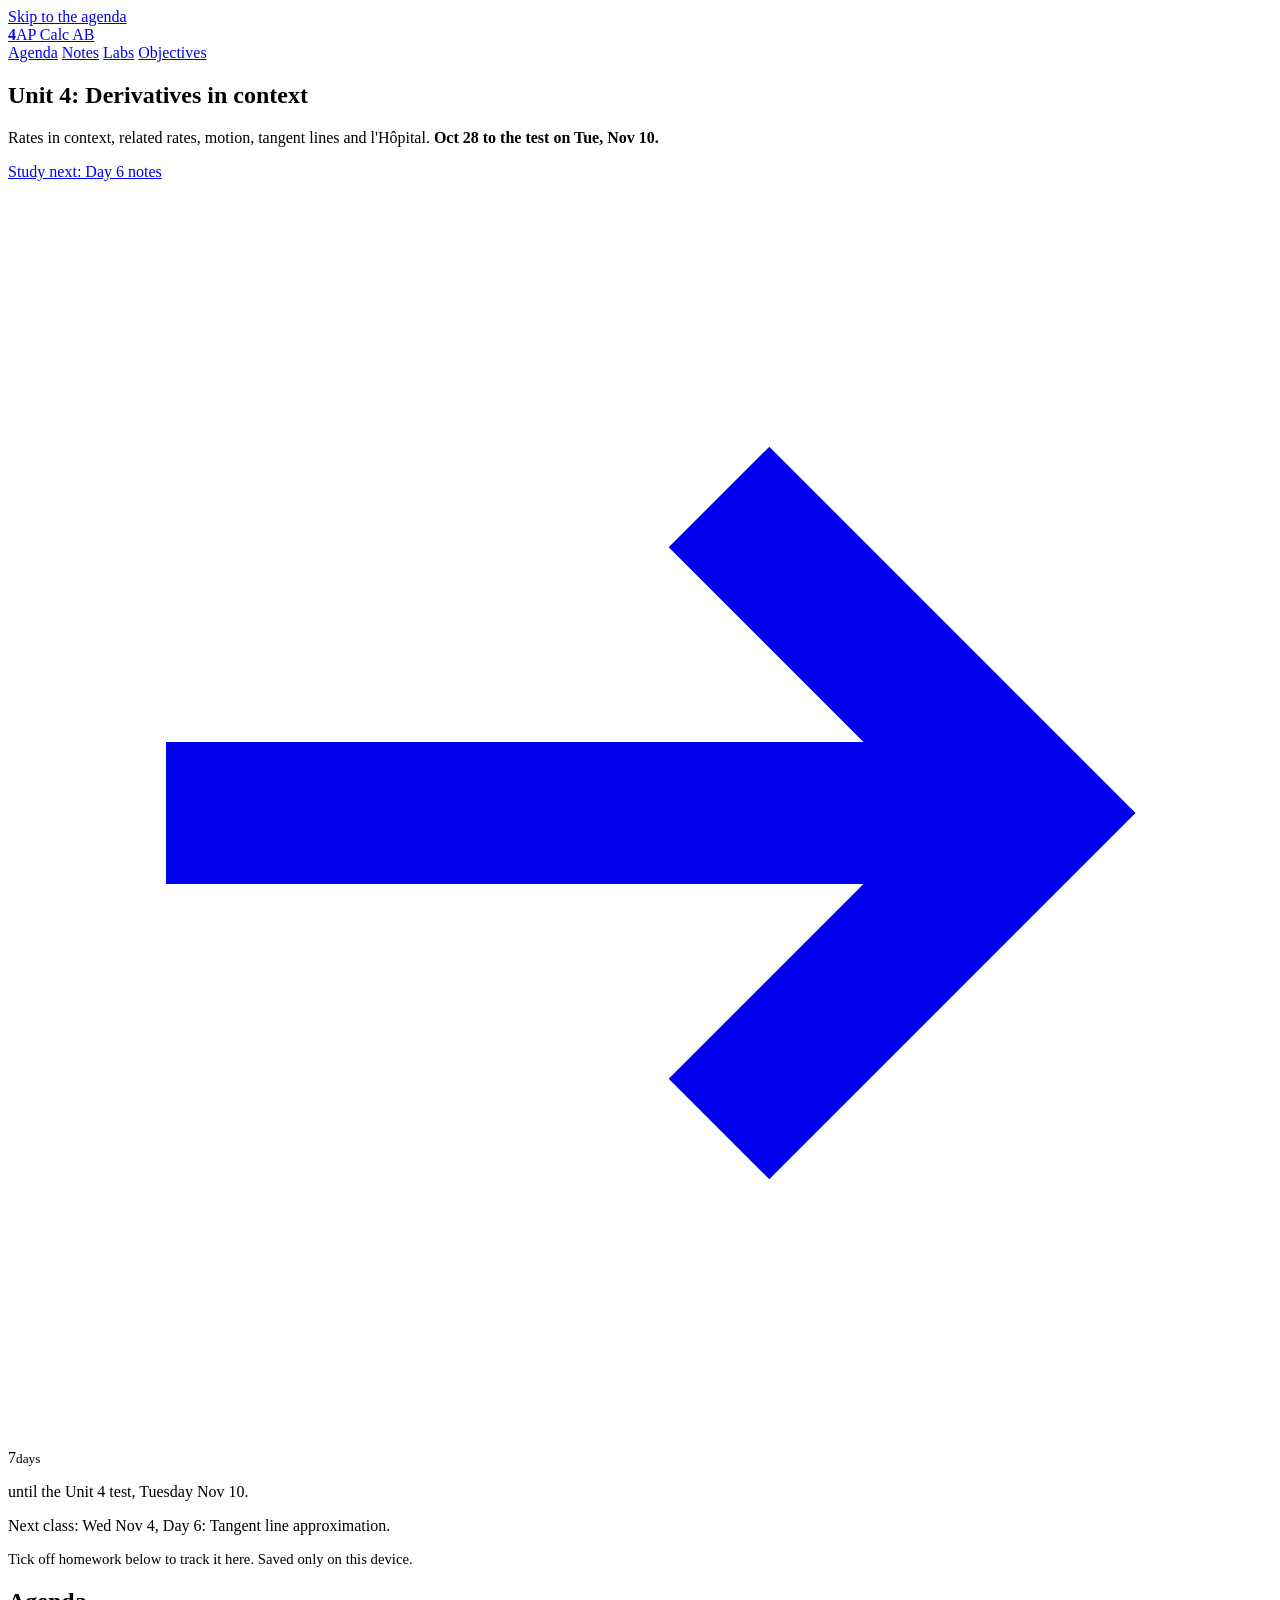
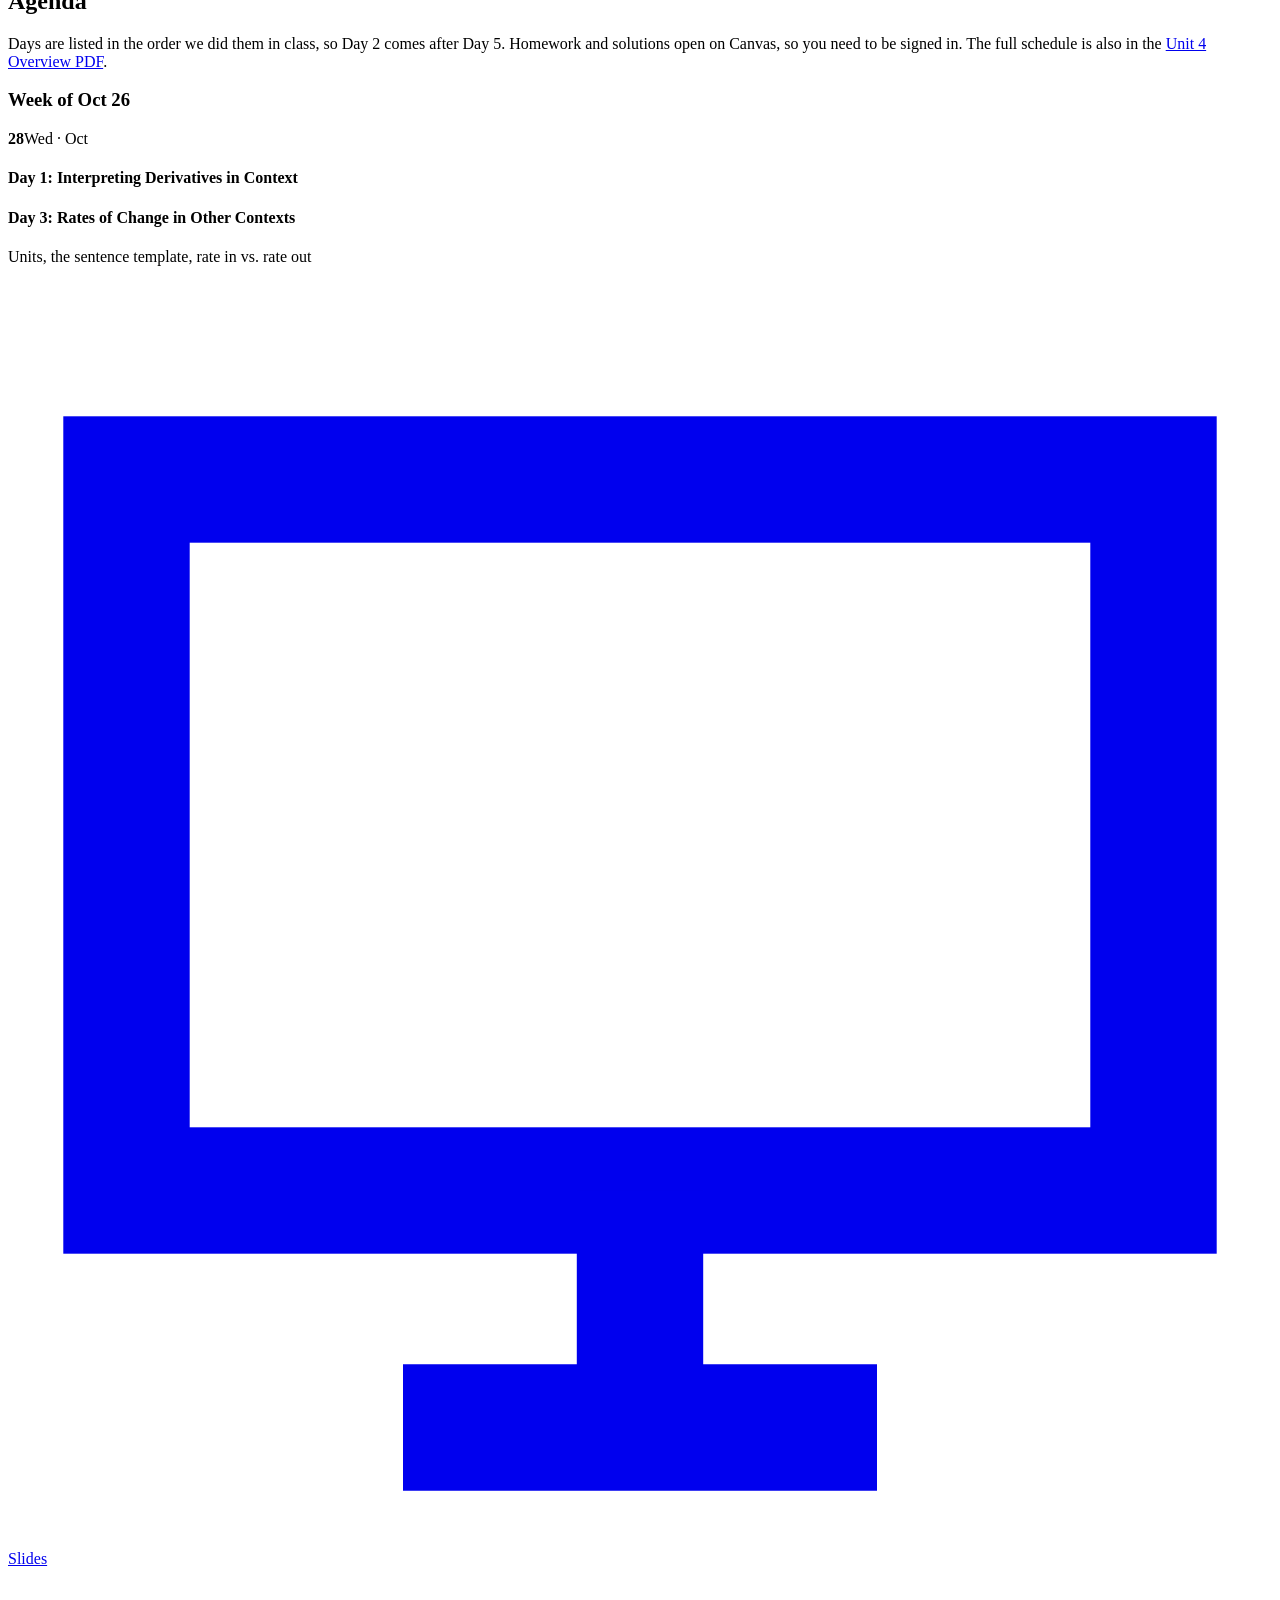
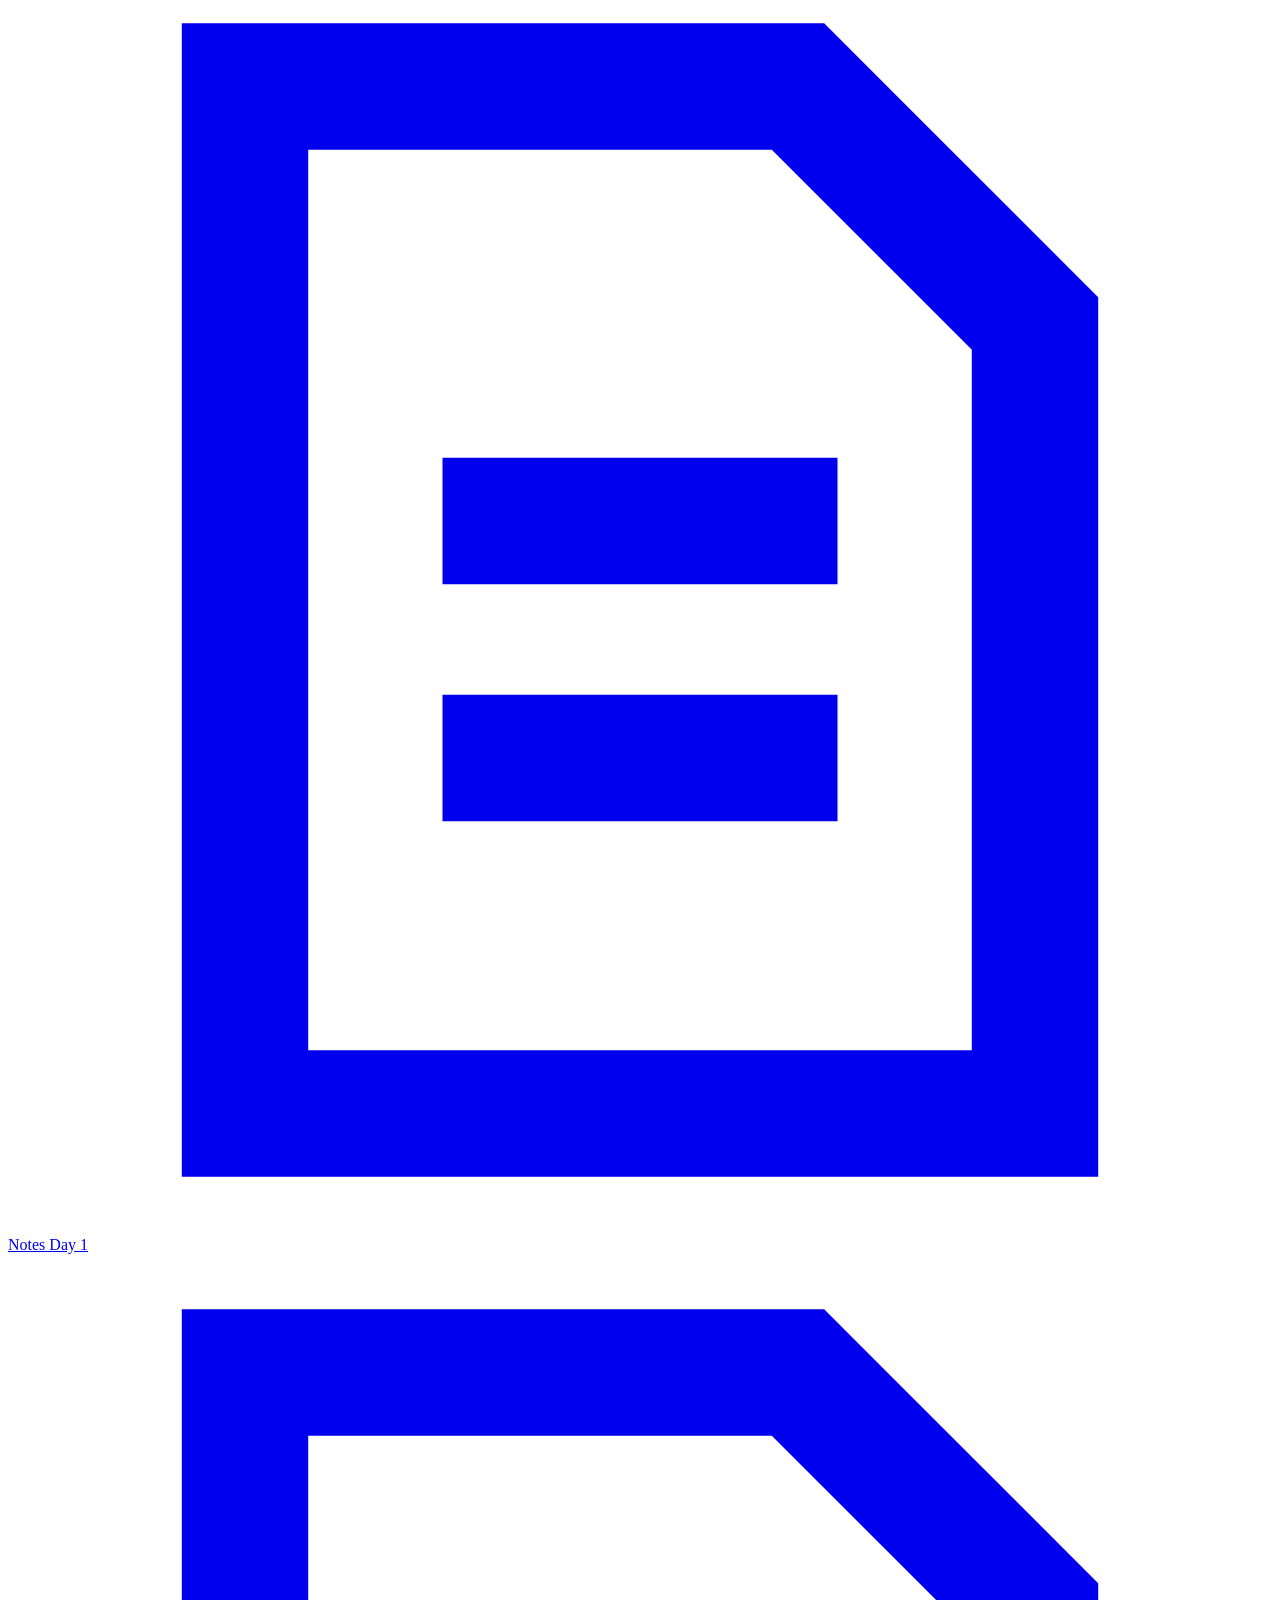
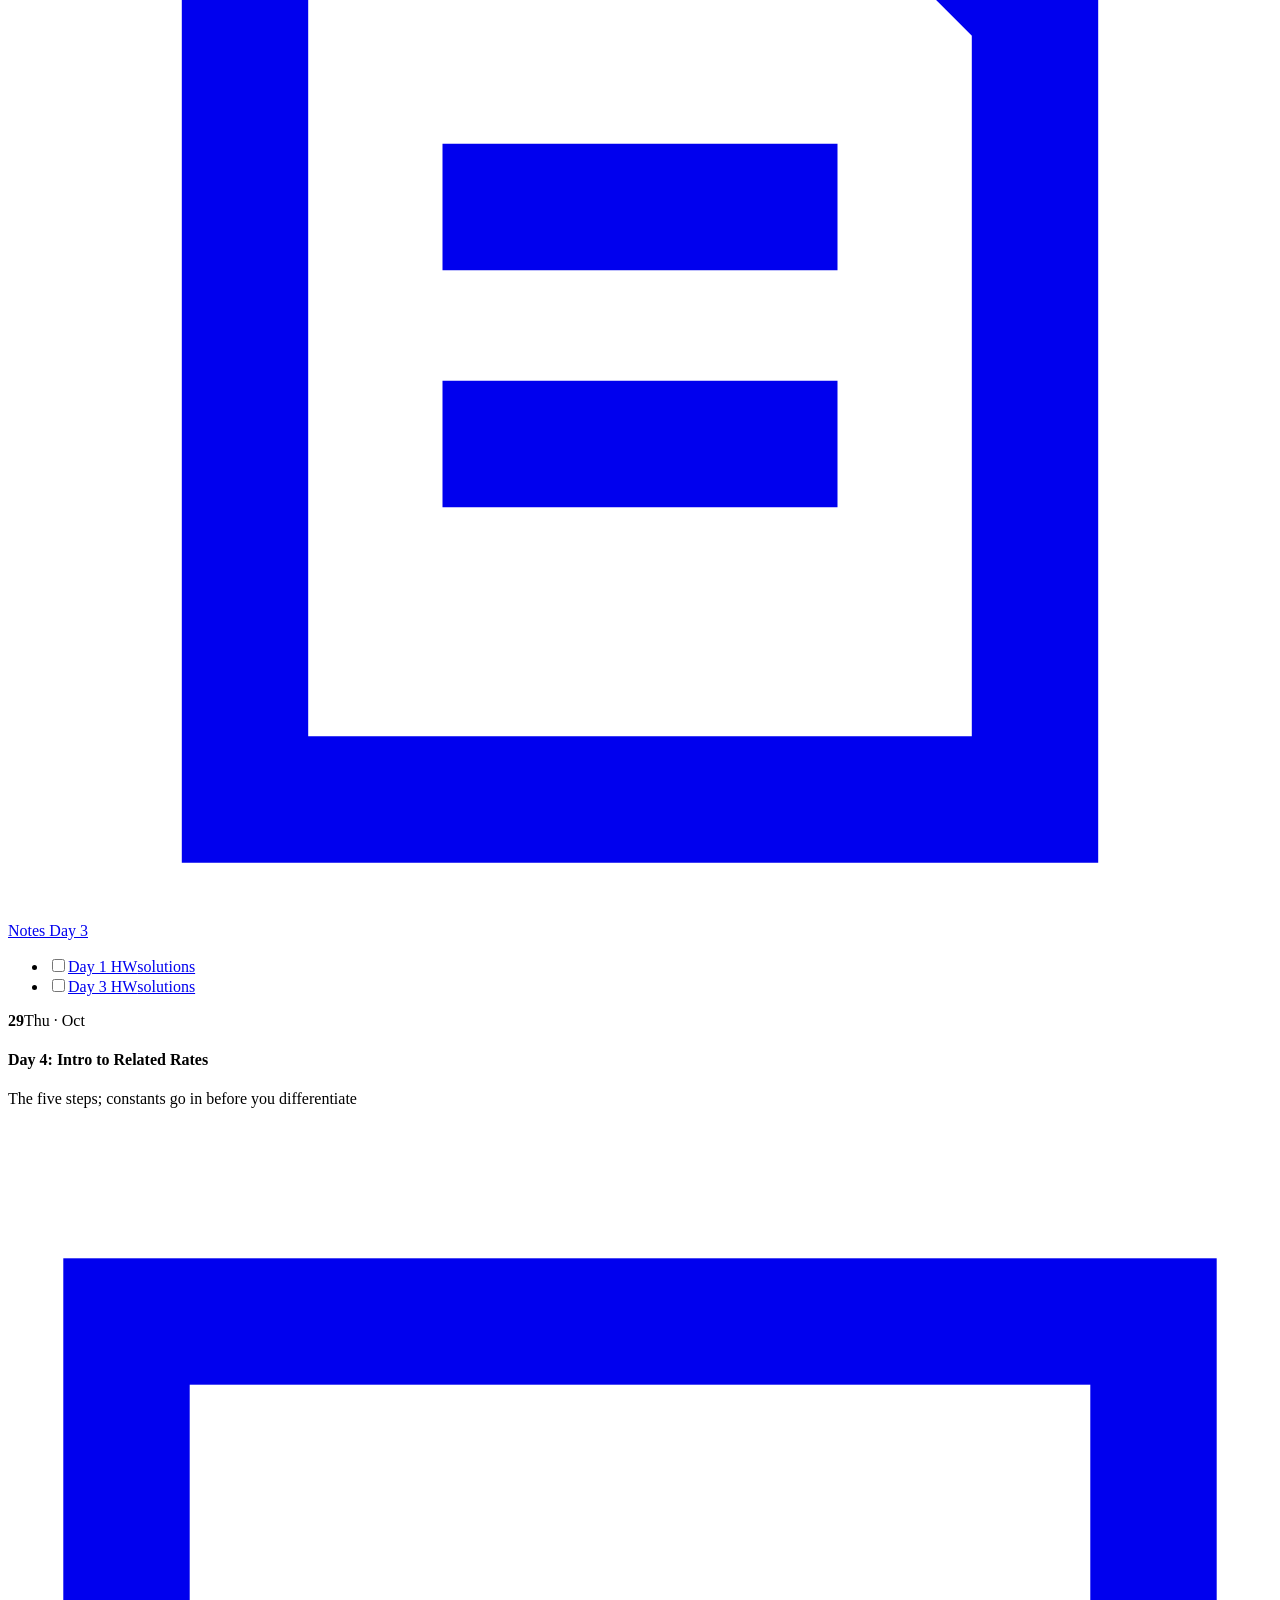
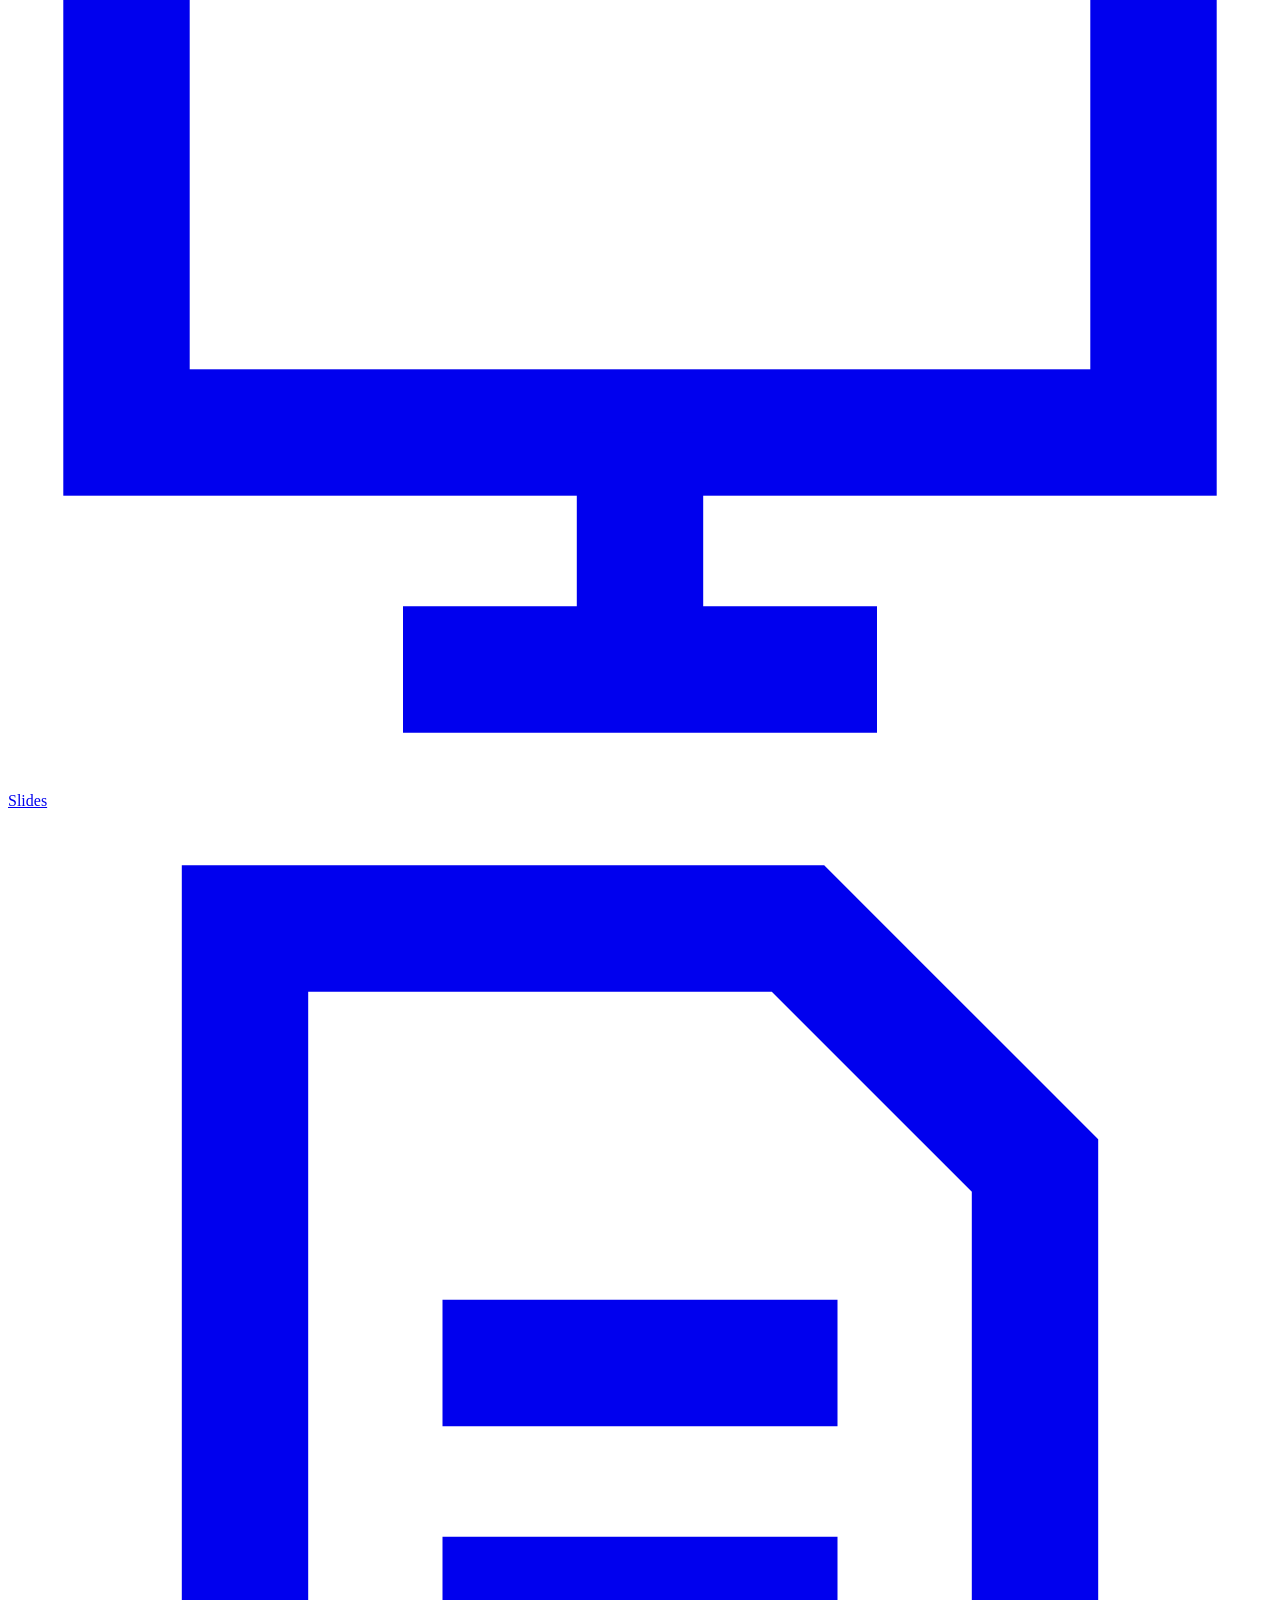
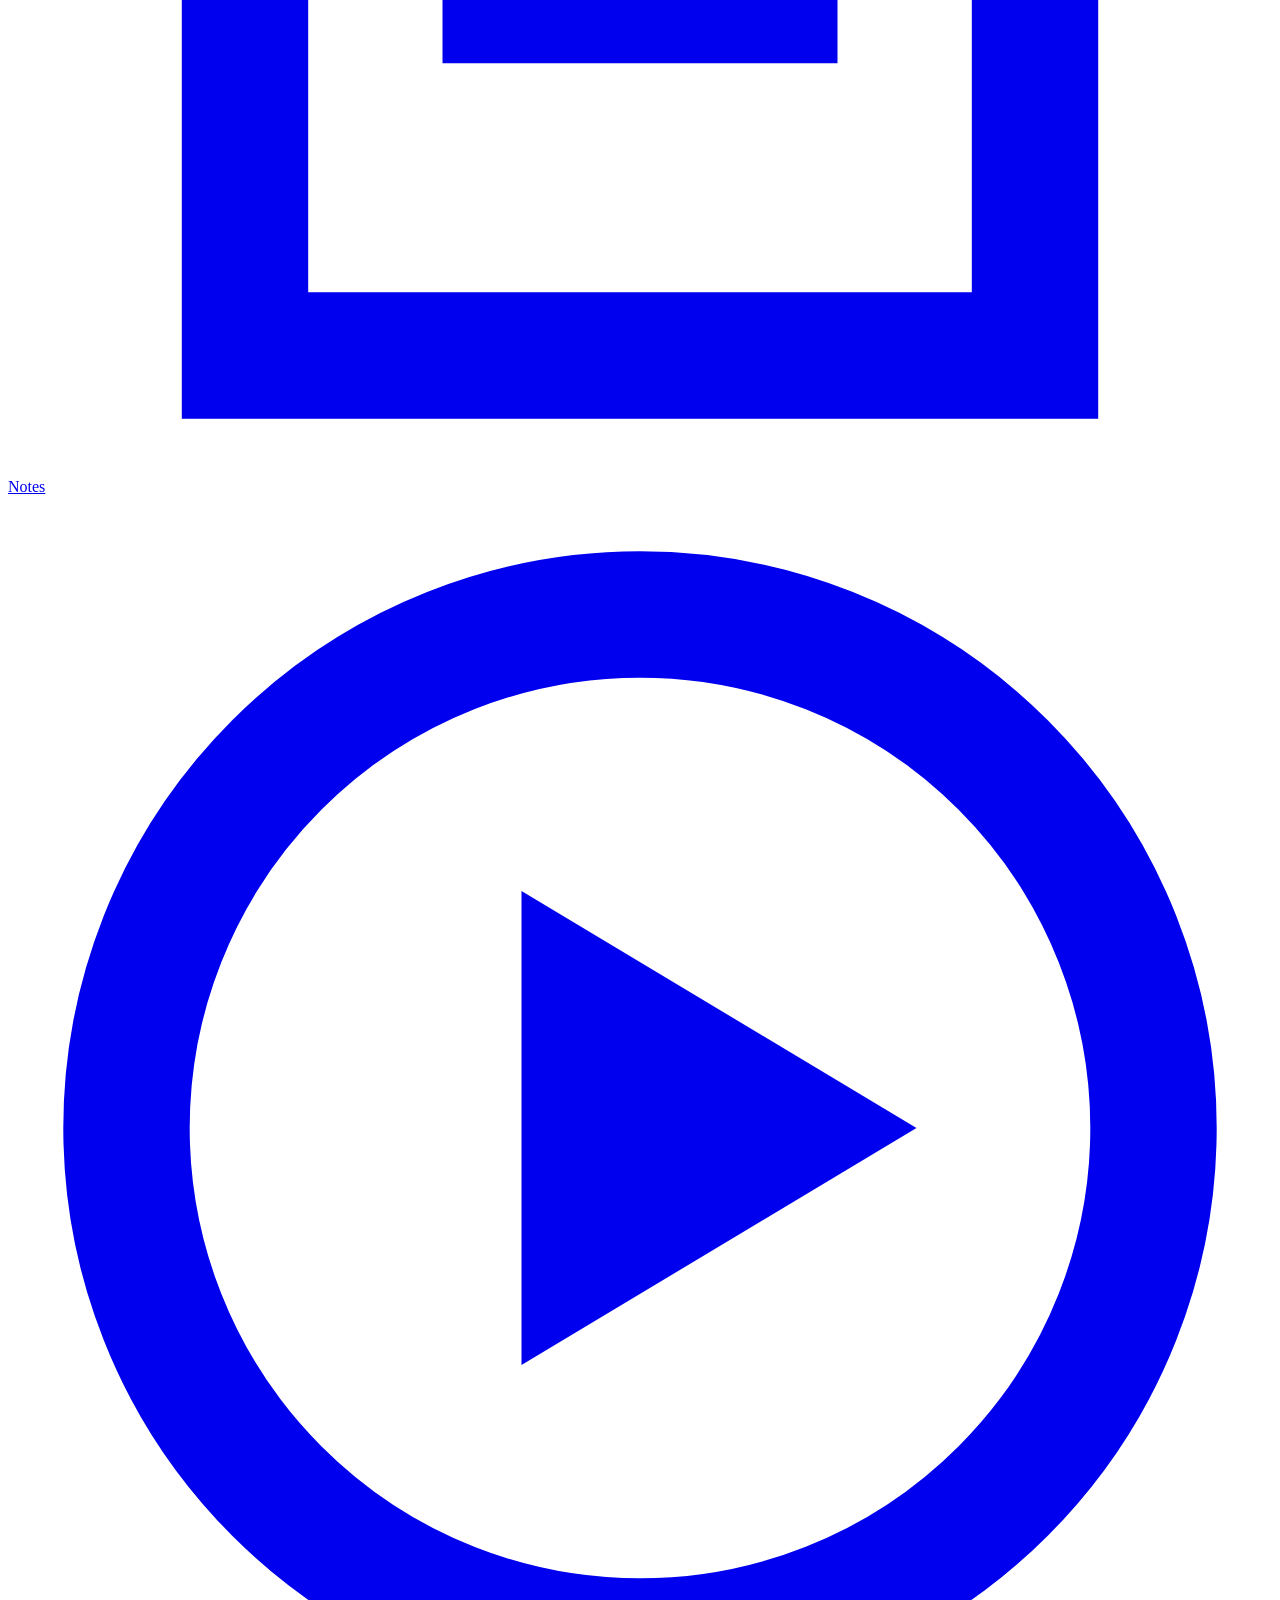
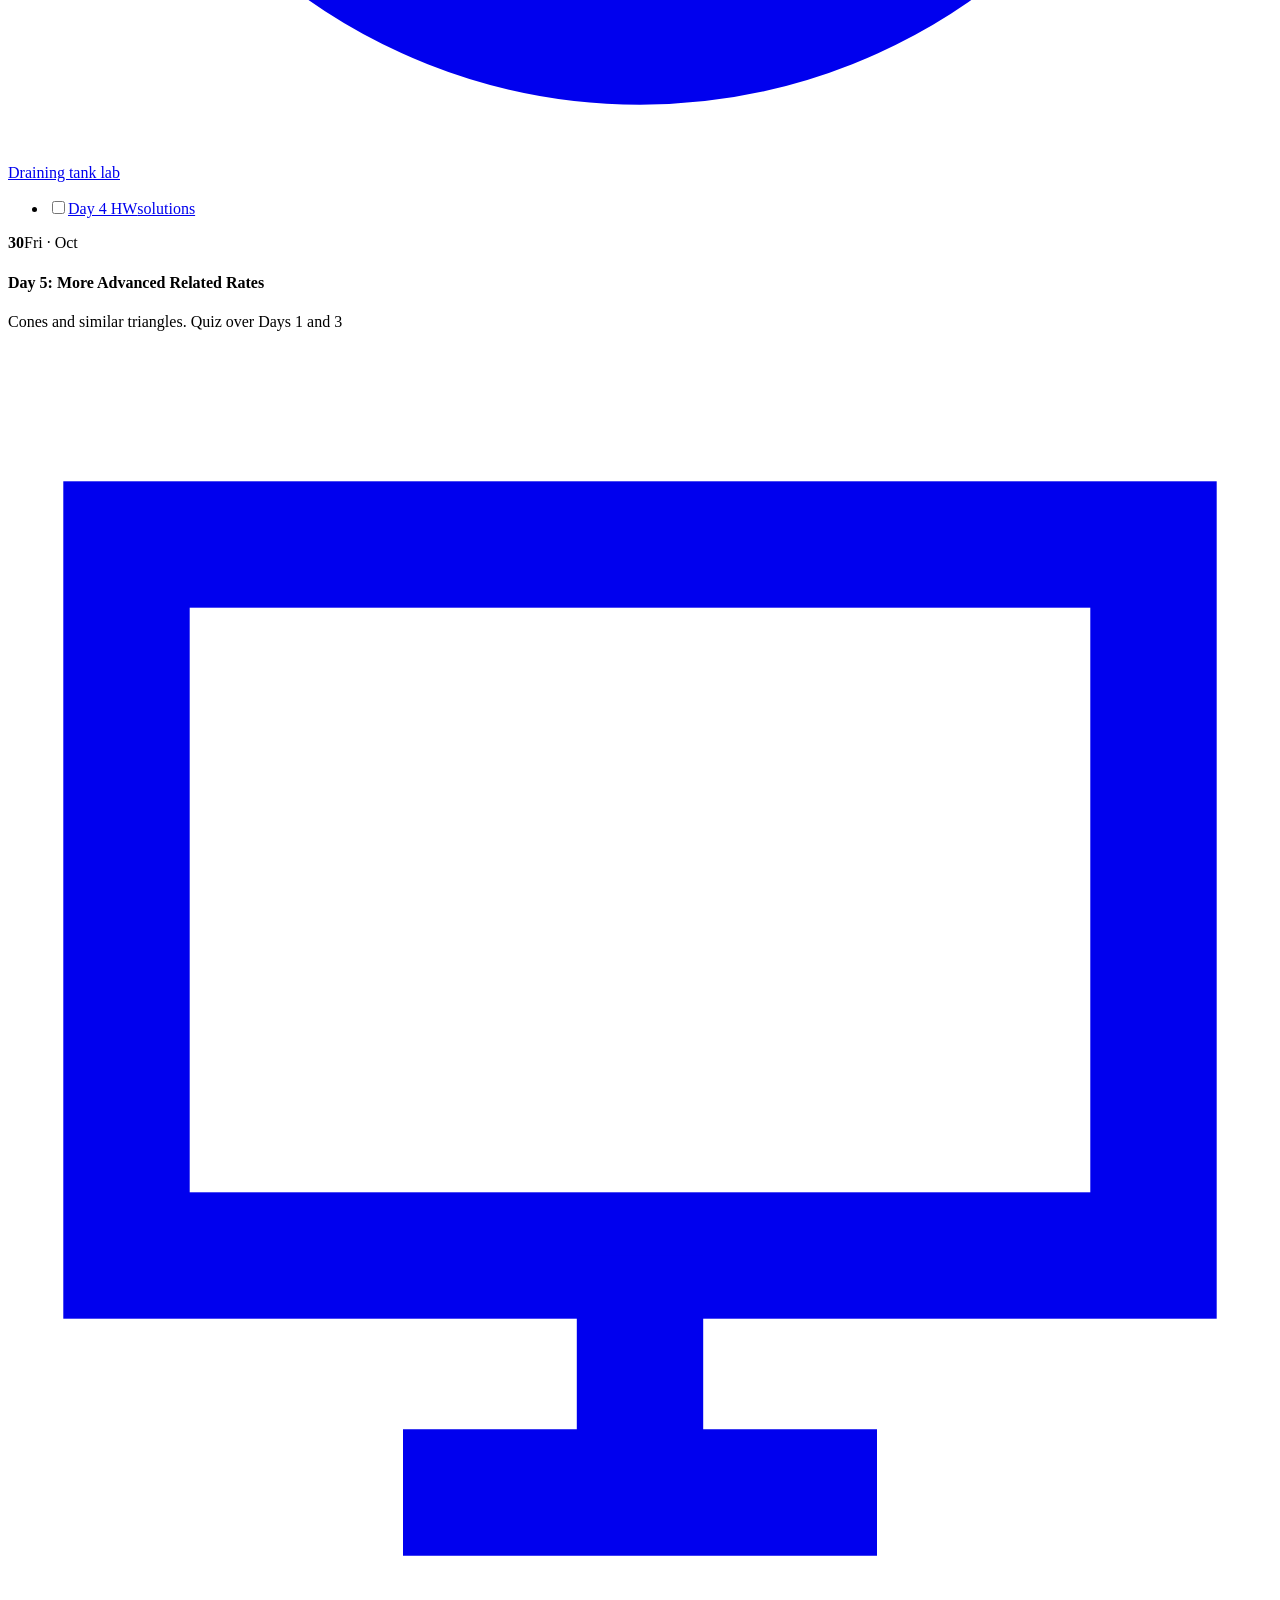
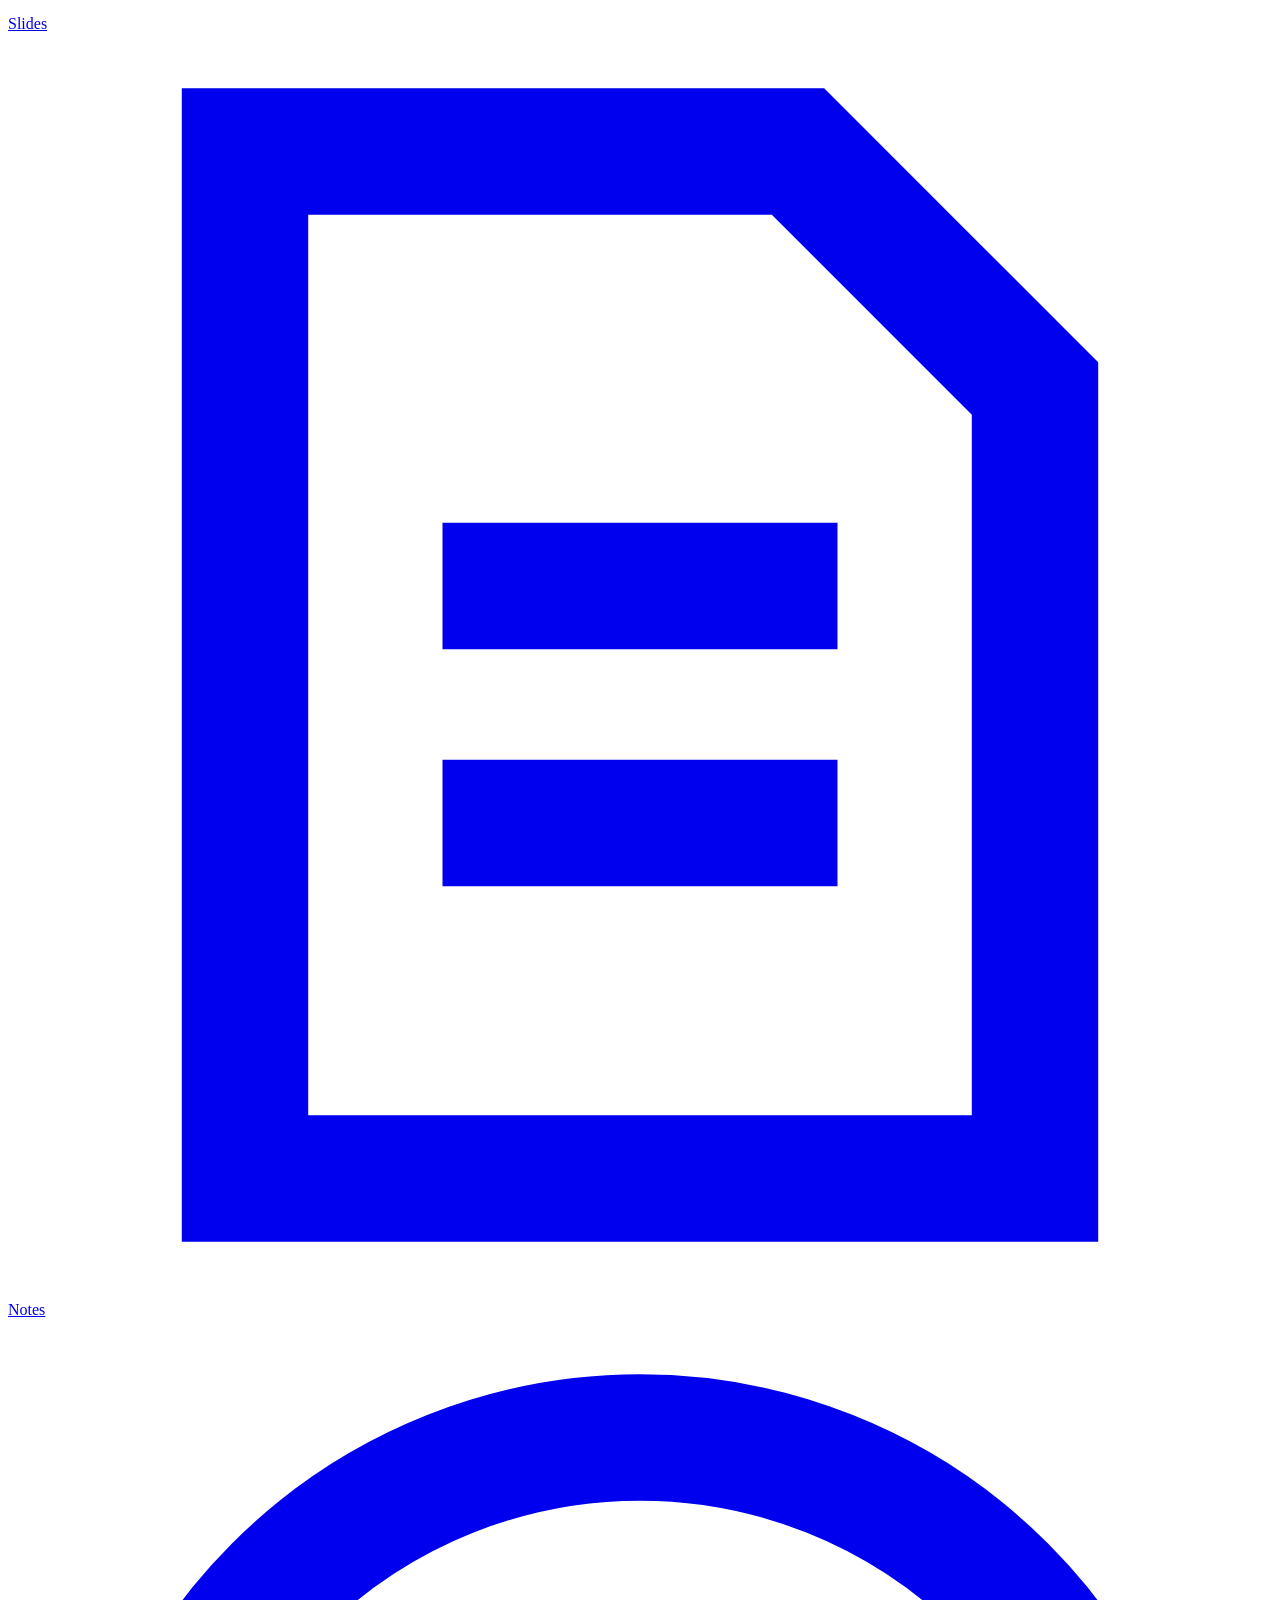
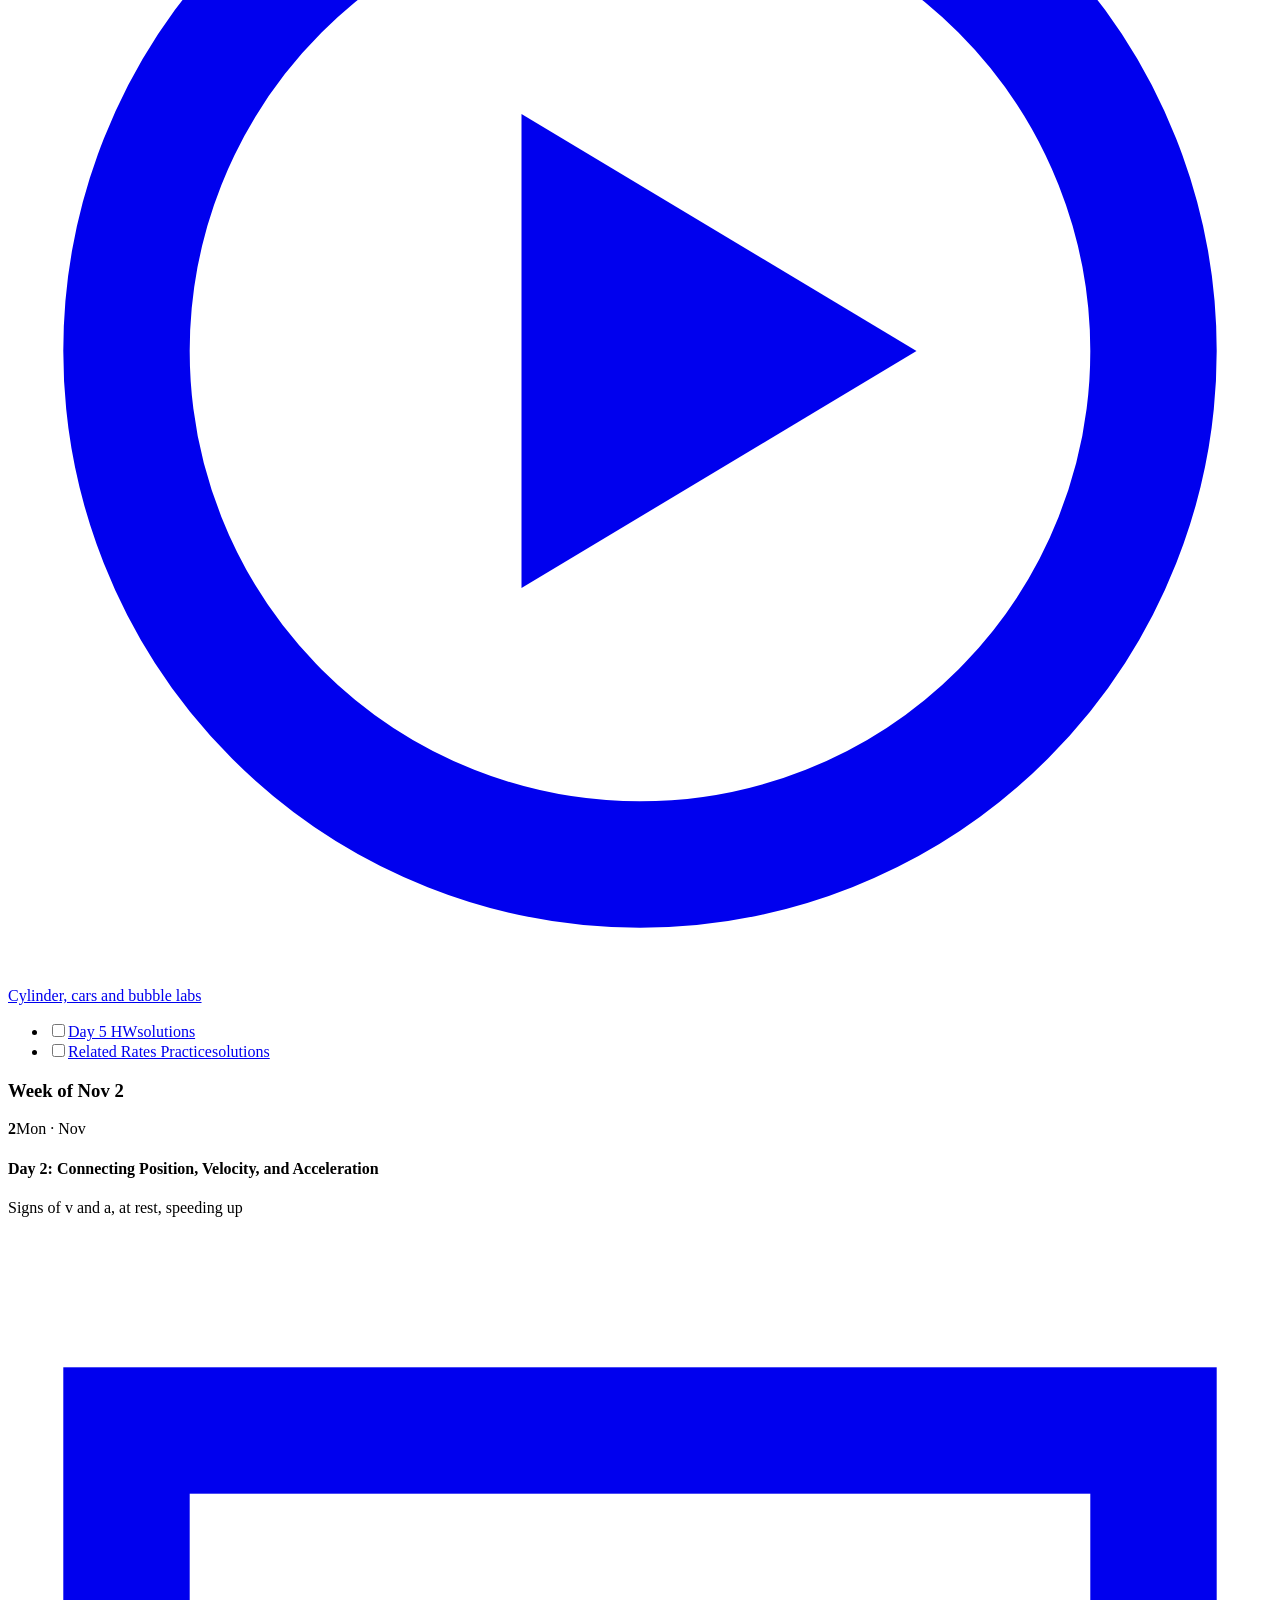
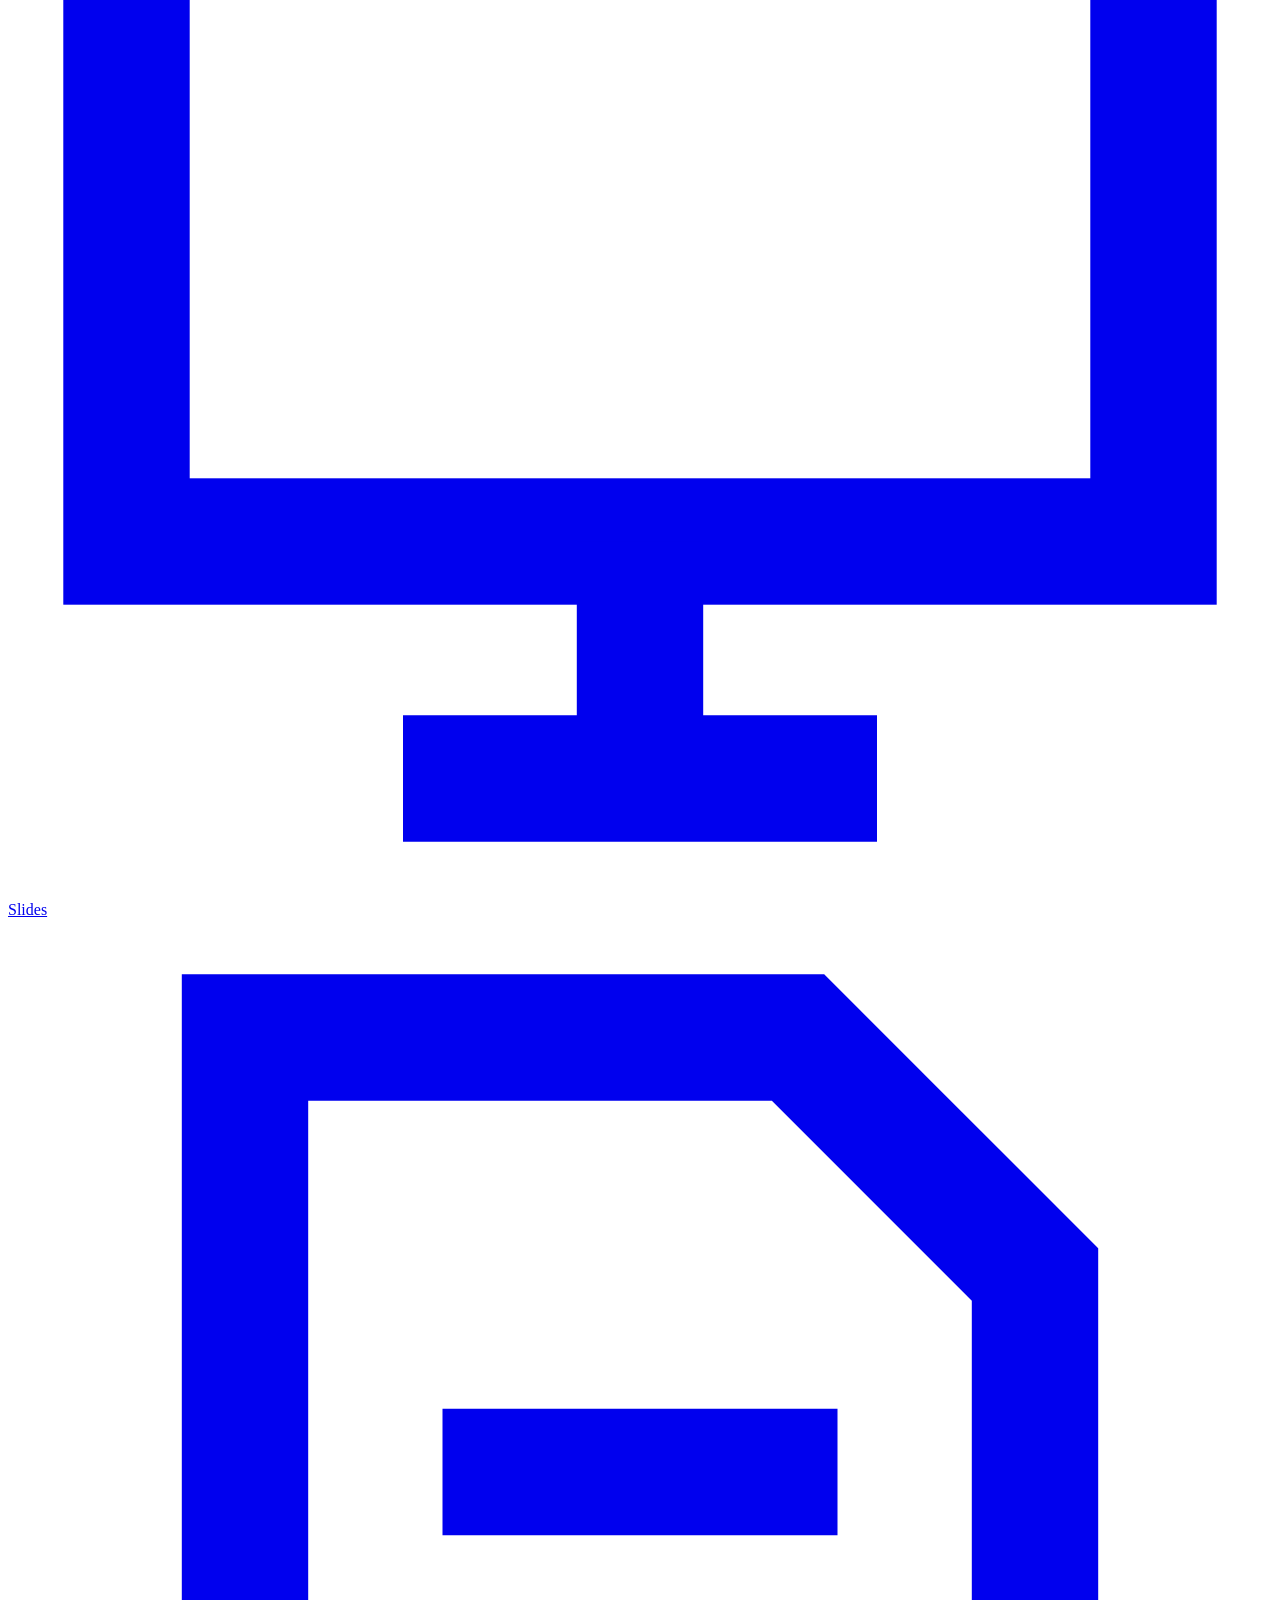
==== commit 28e8d422: "Add files via upload" ====
--- a/index.html
+++ b/index.html
@@ -1,2056 +1,247 @@
-<!doctype html><html><head><meta charset=utf8><meta name=viewport content="width=device-width,initial-scale=1,viewport-fit=cover"><style>:root{color-scheme:light;box-sizing:border-box;padding-top:env(safe-area-inset-top,0px);padding-bottom:env(safe-area-inset-bottom,0px)}html{scroll-padding-top:env(safe-area-inset-top,0px)}body{margin:0;padding:0;font:14px -apple-system,BlinkMacSystemFont,sans-serif;background:#fff;color:#000}img{max-width:100%}[hidden]:not([hidden=until-found i]){display:none!important}</style></head><body>
-<title>Shrinking Cylinder Rates</title>
-<meta name="claude:viewport-fit-sides" content="cover">
-<link rel="preconnect" href="https://fonts.googleapis.com">
-<link rel="preconnect" href="https://fonts.gstatic.com" crossorigin>
-<link rel="stylesheet" href="https://fonts.googleapis.com/css2?family=IBM+Plex+Sans:ital,wght@0,400;0,500;0,600;0,700;1,400&family=IBM+Plex+Mono:wght@400;500;600&display=swap">
-<style>
-/* Layout: one engineering drawing sheet on graph paper. Title block, then a 12-column workspace of lettered zones:
-   A simulation | B readout + C solution; D graph | E answer table; F method. Footer strip closes the sheet. */
-:root{
-  --paper:#f4f5f1; --sheet:#fbfbf9; --grid-minor:#e4e7df; --grid-major:#d3d8cc;
-  --ink:#1c2a3a; --ink-soft:#4a5765; --rule:#c4cabf; --rule-strong:#1c2a3a;
-  --crimson:#d9631e; --crimson-text:#a8470b;      /* changing: dr/dt, slopes, shed wall */
-  --fixed:#2f6f8f;                                 /* fixed: h */
-  --c-fill:#cfe0e8; --c-fill-2:#a9c6d4; --c-rule:#bcc3b8; --c-grid:#e6e9e2;
-  --inst:#fbfbf9; --inst-2:#e9ece4; --inst-ink:#1c2a3a; --inst-soft:#4a5765; --inst-chg:#a8470b; --inst-fix:#2f6f8f; --inst-hot:#fbe6d6;
-  --tone:#eceee8; --hl:#fbe6d6;
-  --font:"IBM Plex Sans","Helvetica Neue",Arial,sans-serif;
-  --mono:"IBM Plex Mono",ui-monospace,"SFMono-Regular",Menlo,monospace;
-  --gutter:clamp(16px,2.4vw,28px);
-}
-@media (prefers-color-scheme: dark){ :root:not([data-theme="light"]){
-  --paper:#11171d; --sheet:#161e26; --grid-minor:#1b242d; --grid-major:#24303b;
-  --ink:#e4eaef; --ink-soft:#a3b2bf; --rule:#2f3c48; --rule-strong:#8ea0b0;
-  --crimson:#f08a44; --crimson-text:#f5a56c; --fixed:#6fb3d4;
-  --c-fill:#21414f; --c-fill-2:#2c5a6d; --c-rule:#3a4855; --c-grid:#1f2a33;
-  --inst:#161e26; --inst-2:#26323d; --inst-ink:#e4eaef; --inst-soft:#a3b2bf; --inst-chg:#f5a56c; --inst-fix:#6fb3d4; --inst-hot:#3a2616;
-  --tone:#1d2730; --hl:#3a2616;
-  color-scheme:dark }}
-:root[data-theme="dark"]{
-  --paper:#11171d; --sheet:#161e26; --grid-minor:#1b242d; --grid-major:#24303b;
-  --ink:#e4eaef; --ink-soft:#a3b2bf; --rule:#2f3c48; --rule-strong:#8ea0b0;
-  --crimson:#f08a44; --crimson-text:#f5a56c; --fixed:#6fb3d4;
-  --c-fill:#21414f; --c-fill-2:#2c5a6d; --c-rule:#3a4855; --c-grid:#1f2a33;
-  --inst:#161e26; --inst-2:#26323d; --inst-ink:#e4eaef; --inst-soft:#a3b2bf; --inst-chg:#f5a56c; --inst-fix:#6fb3d4; --inst-hot:#3a2616;
-  --tone:#1d2730; --hl:#3a2616;
-  color-scheme:dark }
-*{box-sizing:border-box}
-::selection{background:var(--crimson);color:#fff}
-html{scroll-behavior:smooth}
-body{
-  background-color:var(--paper);color:var(--ink);
-  background-image:
-    linear-gradient(var(--grid-major) 1px,transparent 1px),linear-gradient(90deg,var(--grid-major) 1px,transparent 1px),
-    linear-gradient(var(--grid-minor) 1px,transparent 1px),linear-gradient(90deg,var(--grid-minor) 1px,transparent 1px);
-  background-size:120px 120px,120px 120px,24px 24px,24px 24px;
-  font-family:var(--font);font-size:16px;line-height:1.55;font-variant-numeric:tabular-nums;
-  padding-left:max(var(--gutter), env(safe-area-inset-left, 0px));
-  padding-right:max(var(--gutter), env(safe-area-inset-right, 0px));
-  padding-block:24px 40px;
-}
-.sheet{max-width:1200px;margin:0 auto;display:grid;gap:16px}
-h1,h2,h3{margin:0;text-wrap:balance;letter-spacing:-0.01em;line-height:1.2;font-weight:600}
-h1,.h1-2{font-size:clamp(1.5rem,1.15rem + 1.4vw,2.125rem)}
-.zone-meta{font:500 13px var(--mono);color:var(--ink-soft)}
-#c2Stage{aspect-ratio:16/10;border:1px solid var(--rule)}
-#c2Graph{aspect-ratio:16/10;cursor:crosshair;touch-action:none}
-.ans tr.book td{font-weight:600}
-#sheet2,#sheet3,#sheet4,#sheet5{margin-top:32px;scroll-margin-top:16px}
-#r5Stage{aspect-ratio:16/7;border:1px solid var(--rule)}
-#r5Graph{aspect-ratio:16/11;cursor:crosshair;touch-action:none}
-.pun-wrap{display:grid;gap:8px}
-.pun-t{font-weight:600;font-size:14px}
-table.pun{width:100%;border-collapse:collapse;table-layout:fixed}
-.pun th{font:600 13px var(--mono);padding:8px 6px;text-align:center;vertical-align:middle;color:var(--ink)}
-.pun th span{display:block;font:400 12px var(--font);color:var(--crimson-text);margin-top:2px}
-.pun thead td{width:27%}
-.pun tbody td{border:1.5px solid var(--rule-strong);padding:0;height:62px}
-.pun .cell{all:unset;box-sizing:border-box;display:grid;place-items:center;text-align:center;width:100%;height:100%;padding:8px;cursor:pointer;font:600 14.5px/1.25 var(--font);color:var(--ink);background:var(--sheet);transition:background-color .15s}
-.pun .cell:hover{background:var(--tone)}
-.pun .cell:focus-visible{outline:2px solid var(--crimson);outline-offset:-4px}
-.pun .cell.picked{box-shadow:inset 0 0 0 2px var(--ink-soft)}
-.pun .cell.on{background:var(--hl);color:var(--crimson-text);box-shadow:inset 0 0 0 3px var(--crimson)}
-#r5T{width:100%;border:0;padding:0;background:none}
-.r5say{font-family:var(--font)!important;font-weight:700!important;font-size:clamp(1.25rem,1.05rem + .8vw,1.6rem)!important}
-table.rules th{text-align:left;font:600 13px var(--mono);color:var(--ink);padding:0 12px 0 16px;border-bottom:1px solid var(--rule);height:38px;white-space:nowrap}
-table.rules td{text-align:left;font:14px var(--font);white-space:normal}
-#w4Stage{aspect-ratio:16/10;border:1px solid var(--rule)}
-#w4Graph{aspect-ratio:16/10;cursor:crosshair;touch-action:none}
-#b3Stage{aspect-ratio:16/10;border:1px solid var(--rule)}
-#b3Graph{aspect-ratio:16/10;cursor:crosshair;touch-action:none}
-h2{font-size:1rem}
-p{margin:0}
-a{color:inherit;text-underline-offset:0.2em}
-i.v{font-style:italic}
-output{font-family:var(--mono)}
-button,input{font-family:var(--font)}
-button:focus-visible,input:focus-visible,a:focus-visible{outline:2px solid var(--crimson);outline-offset:2px}
-
-/* buttons */
-.btn{font:500 14px/1 var(--font);color:var(--ink);background:var(--sheet);border:1.5px solid var(--ink);border-radius:2px;padding:8px 14px;cursor:pointer;text-decoration:none;display:inline-block;transition:background-color .12s,color .12s,transform .12s}
-.btn:hover{background:var(--tone)}
-.btn:active{transform:translateY(1px)}
-.btn.primary,.btn[aria-pressed="true"]{background:var(--ink);color:var(--sheet)}
-.seg{display:inline-flex}
-.seg .btn{border-radius:0;margin-left:-1.5px;font-family:var(--mono);font-size:13px;padding:8px 11px}
-.seg .btn:first-child{margin-left:0}
-
-/* top strip + title block */
-.strip{display:flex;justify-content:space-between;align-items:center;gap:12px;flex-wrap:wrap;font:500 13px var(--mono);color:var(--ink-soft)}
-.strip nav{display:flex;gap:16px;flex-wrap:wrap}
-.strip a{text-decoration:none} .strip a:hover{text-decoration:underline}
-.titleblock{background:var(--sheet);border:1.5px solid var(--rule-strong);display:grid;grid-template-columns:minmax(0,1.5fr) minmax(0,1fr)}
-.tb-main{padding:20px 22px;display:grid;gap:10px;align-content:start;border-right:1.5px solid var(--rule-strong);min-width:0}
-.tb-main p{max-width:62ch}
-.tb-specs{margin:0;display:grid}
-.tb-specs div{display:grid;grid-template-columns:6.5em minmax(0,1fr);gap:10px;padding:9px 16px;border-bottom:1px solid var(--rule);align-items:baseline}
-.tb-specs div:last-child{border-bottom:0}
-.tb-specs dt{font:500 12.5px var(--mono);color:var(--ink-soft)}
-.tb-specs dd{margin:0;font:500 15px var(--mono)}
-
-/* zones */
-.ws{display:grid;grid-template-columns:repeat(12,minmax(0,1fr));gap:16px;align-items:start}
-.col-7{grid-column:span 7;min-width:0;display:grid;gap:16px}
-.col-5{grid-column:span 5;min-width:0;display:grid;gap:16px}
-.col-12{grid-column:1/-1;min-width:0}
-.zone{background:var(--sheet);border:1px solid var(--rule);min-width:0}
-.zone-h{display:flex;justify-content:space-between;align-items:center;gap:10px;flex-wrap:wrap;padding:10px 16px;border-bottom:1px solid var(--rule)}
-.zone-h h2{display:flex;align-items:center;gap:10px}
-.zid{font:600 12px var(--mono);width:22px;height:22px;display:grid;place-items:center;background:var(--ink);color:var(--sheet)}
-.zone-b{padding:16px;display:grid;gap:14px;min-width:0}
-.zone.inst{background:var(--inst);color:var(--inst-ink)}
-canvas{display:block;width:100%;max-width:100%}
-#stage{aspect-ratio:16/10}
-#graph{aspect-ratio:16/10;cursor:crosshair;touch-action:none}
-
-/* controls, grouped */
-.ctrl{display:grid;grid-template-columns:auto minmax(0,1fr);border-top:1px solid var(--rule)}
-.ctrl > .cg{padding:12px 16px;display:grid;gap:10px;align-content:start;min-width:0}
-.ctrl > .cg + .cg{border-left:1px solid var(--rule)}
-.cg-t{font:500 12px var(--mono);color:var(--ink-soft)}
-.row{display:flex;flex-wrap:wrap;gap:8px;align-items:center}
-.scrub{display:grid;grid-template-columns:6.5em minmax(0,1fr) 4.8em;gap:10px;align-items:center}
-.scrub output{font-size:14px;text-align:right}
-label{font-size:13.5px;color:var(--ink-soft)}
-input[type=range]{width:100%;accent-color:var(--crimson)}
-.solve{display:flex;flex-wrap:wrap;align-items:center;gap:8px;padding:12px 16px;border-top:1px solid var(--rule);background:var(--paper)}
-.solve label{font-size:14px;color:var(--ink);font-weight:500}
-.solve input{width:84px;font:500 15px var(--mono);color:var(--ink);background:var(--sheet);border:1.5px solid var(--ink);border-radius:2px;padding:6px 8px}
-.solve .msg{flex-basis:100%;font-size:13.5px;color:var(--ink-soft);min-height:1.3em}
-.solve .msg.err{color:var(--crimson-text)}
-
-/* readout */
-.gauges{display:grid;grid-template-columns:1fr 1fr;gap:1px;background:var(--inst-2);border:1px solid var(--inst-2)}
-.g{display:grid;gap:2px;min-width:0;background:var(--inst);padding:10px 12px}
-.g .k{font:500 12px var(--mono);color:var(--inst-soft)}
-.g .v{font:500 clamp(1.2rem,1rem + 0.6vw,1.5rem) var(--mono);line-height:1.15;overflow-wrap:anywhere}
-.g .v small{font-size:12px;color:var(--inst-soft)}
-.g.change .v{color:var(--inst-chg)} .g.fixed .v{color:var(--inst-fix)}
-.g.hot{grid-column:1/-1;background:var(--inst-hot);border-left:3px solid var(--crimson)}
-.g.hot .v{font-size:clamp(1.7rem,1.3rem + 1.4vw,2.4rem);color:var(--inst-chg);font-weight:600}
-.insight{color:var(--inst-ink);font-size:14px;line-height:1.55}
-.insight strong{font-weight:600;color:var(--inst-chg)}
-
-/* solution */
-ol.steps{list-style:none;margin:0;padding:0;display:grid;gap:12px;counter-reset:s}
-ol.steps li{display:grid;grid-template-columns:28px minmax(0,1fr);column-gap:10px;row-gap:3px;counter-increment:s;min-width:0}
-ol.steps li > *{grid-column:2}
-ol.steps li::before{content:counter(s);grid-row:1/span 3;grid-column:1;font:500 12px var(--mono);width:24px;height:24px;display:grid;place-items:center;border:1.5px solid var(--ink);border-radius:50%}
-.step-t{font-weight:600;font-size:14px}
-.eq{font:500 15px var(--mono);overflow-wrap:anywhere}
-.eq i{font-family:var(--font);font-style:italic}
-.chg{color:var(--crimson-text)} .fix{color:var(--fixed)}
-.note{font-size:13.5px;color:var(--ink-soft)}
-ol.steps li.live{background:var(--paper);border:1.5px solid var(--crimson);padding:10px 12px 10px 8px}
-ol.steps li.live::before{border-color:var(--crimson);color:var(--crimson-text)}
-ol.steps li.live .eq{color:var(--crimson-text);font-weight:600}
-
-/* graph */
-.legend{display:flex;flex-wrap:wrap;gap:16px;font-size:12.5px;color:var(--ink-soft)}
-.legend span{display:inline-flex;align-items:center;gap:8px}
-.legend span::before{content:"";width:20px;border-top:2.5px solid var(--c)}
-.legend span.dash::before{border-top-style:dashed}
-
-/* answer table */
-.tbl-wrap{overflow-x:auto}
-table.ans{width:100%;border-collapse:collapse;font:500 14px var(--mono)}
-.ans caption{caption-side:bottom;text-align:left;font:13px var(--font);color:var(--ink-soft);padding:10px 16px 14px}
-.ans th{font:500 12px var(--mono);color:var(--ink-soft);text-align:right;padding:8px 12px;border-bottom:1.5px solid var(--rule-strong);white-space:nowrap}
-.ans td{text-align:right;padding:0 12px;border-bottom:1px solid var(--rule);height:40px;white-space:nowrap}
-.ans th:first-child,.ans td:first-child{text-align:left;padding-left:16px}
-.ans td.rate{color:var(--crimson-text);font-weight:600}
-.ans td.barc{width:28%;padding-right:16px}
-.bar{display:block;height:10px;background:var(--crimson);width:var(--w);margin-left:auto}
-.ans tr.on td{background:var(--hl)}
-.ans .load{all:unset;cursor:pointer;font:600 14px var(--mono);color:var(--ink);text-decoration:underline;text-underline-offset:0.2em}
-.ans .load:focus-visible{outline:2px solid var(--crimson);outline-offset:2px}
-
-/* method */
-.stairs{display:grid;grid-template-columns:repeat(4,minmax(0,1fr))}
-.stair{display:grid;gap:6px;align-content:start;padding:16px;border-right:1px solid var(--rule);min-width:0}
-.stair:last-child{border-right:0}
-.stair .tag{font:500 12px var(--mono);color:var(--ink-soft)}
-.stair .line{font-weight:600;font-size:16px}
-.stair p{font-size:14px;color:var(--ink-soft)}
-.stair .eqm{font:500 14px var(--mono);color:var(--ink)}
-
-/* footer strip */
-.foot{display:grid;grid-template-columns:minmax(0,1fr) auto auto;border:1.5px solid var(--rule-strong);background:var(--sheet);font:500 12.5px var(--mono);color:var(--ink-soft)}
-.foot > *{padding:10px 16px;min-width:0}
-.foot > * + *{border-left:1px solid var(--rule)}
-
-@media (max-width:980px){
-  .col-7,.col-5{grid-column:1/-1}
-  .stairs{grid-template-columns:1fr 1fr} .stair:nth-child(2){border-right:0} .stair:nth-child(-n+2){border-bottom:1px solid var(--rule)}
-}
-@media (max-width:640px){
-  .titleblock{grid-template-columns:1fr} .tb-main{border-right:0;border-bottom:1.5px solid var(--rule-strong)}
-  .ctrl{grid-template-columns:1fr} .ctrl > .cg + .cg{border-left:0;border-top:1px solid var(--rule)}
-  .foot{grid-template-columns:1fr} .foot > * + *{border-left:0;border-top:1px solid var(--rule)}
-  .ans td.barc,.ans th.barc{display:none}
-}
-@media (max-width:480px){ .stairs{grid-template-columns:1fr} .stair{border-right:0;border-bottom:1px solid var(--rule)} .stair:last-child{border-bottom:0} .scrub{grid-template-columns:6em minmax(0,1fr) 4.4em} }
-
-/* motion */
-.js .rise{opacity:0;transform:translateY(12px);transition:opacity .45s ease,transform .45s cubic-bezier(.16,1,.3,1);transition-delay:calc(var(--i,0) * 60ms)}
-.js .rise.in{opacity:1;transform:none}
-@media (prefers-reduced-motion: reduce){
-  html{scroll-behavior:auto}
-  .js .rise{transform:none!important;transition:opacity .2s linear!important}
-  .btn{transition:none}
-}
-</style>
-
-<div class="sheet" id="top">
-  <p style="margin:0"><a href="../index.html" style="font:600 15px var(--font);color:var(--ink)">Back to Unit 4 home</a></p>
-  <div class="strip">
-    <span>Calculus · 5 sheets</span>
-    <nav aria-label="Zones">
-      <a href="#top">Sheet 1: Shrinking cylinder</a><a href="#sheet2">Sheet 2: Two cars</a><a href="#sheet3">Sheet 3: Soap bubble</a><a href="#sheet4">Sheet 4: Draining tank</a><a href="#sheet5">Sheet 5: Velocity Raptor</a>
+<!doctype html>
+<html lang="en">
+<head>
+<meta charset="utf-8">
+<meta name="viewport" content="width=device-width,initial-scale=1">
+<title>AP Calc AB Unit 4</title>
+<meta name="description" content="Unit 4 study planner for AP Calculus AB: schedule, homework, notes and interactive related-rates labs.">
+<link rel="icon" href="data:image/svg+xml,%3Csvg xmlns='http://www.w3.org/2000/svg' viewBox='0 0 32 32'%3E%3Crect width='32' height='32' fill='%231f3fbf'/%3E%3Ctext x='16' y='24' font-family='Arial' font-weight='700' font-size='22' fill='white' text-anchor='middle'%3E4%3C/text%3E%3C/svg%3E">
+<link rel="preconnect" href="https://fonts.googleapis.com"><link rel="preconnect" href="https://fonts.gstatic.com" crossorigin>
+<link href="https://fonts.googleapis.com/css2?family=Figtree:ital,wght@0,400;0,700;1,400&family=Barlow+Condensed:wght@600;700&display=swap" rel="stylesheet">
+<link rel="stylesheet" href="assets/site.css">
+<script>document.documentElement.classList.add('js')</script>
+</head>
+<body>
+<a class="skip" href="#agenda">Skip to the agenda</a>
+<header class="bar">
+  <div class="wrap">
+    <a class="mark" href="index.html"><b>4</b>AP Calc AB</a>
+    <nav aria-label="Main">
+      <a href="#agenda">Agenda</a>
+      <a href="notes.html">Notes</a>
+      <a href="#labs">Labs</a>
+      <a href="#objectives">Objectives</a>
     </nav>
   </div>
-
-  <header class="titleblock rise">
-    <div class="tb-main">
-      <h1>Related rates: a shrinking cylinder</h1>
-      <p>Let <i class="v">r</i> be the radius and <i class="v">h</i> the height of a cylinder, both in inches, and <i class="v">t</i> the time in seconds. The height stays constant at 7 inches while the radius decreases at 3 inches per second.</p>
-    </div>
-    <dl class="tb-specs">
-      <div><dt>Given</dt><dd class="fix">h = 7 in, dh/dt = 0</dd></div>
-      <div><dt>Given</dt><dd class="chg">dr/dt = −3 in/s</dd></div>
-      <div><dt>Model</dt><dd>V = πr²h, S = 2πr² + 2πrh</dd></div>
-      <div><dt>Find</dt><dd>dV/dt and dS/dt at any r</dd></div>
-    </dl>
-  </header>
-
-  <main class="ws">
-    <div class="col-7">
-      <section class="zone rise" id="zA" aria-labelledby="hA">
-        <div class="zone-h">
-          <h2 id="hA"><span class="zid" aria-hidden="true">A</span>Simulation</h2>
-          <div class="seg" role="group" aria-label="Quantity to track">
-            <button class="btn" id="qV" aria-pressed="true">Volume</button>
-            <button class="btn" id="qS" aria-pressed="false">Surface area</button>
-          </div>
-        </div>
-        <div class="zone-b"><canvas id="stage" aria-label="Animated cylinder whose radius shrinks while its height stays 7 inches"></canvas></div>
-        <div class="ctrl">
-          <div class="cg">
-            <span class="cg-t">Playback</span>
-            <div class="row">
-              <button class="btn primary" id="play">Play</button>
-              <button class="btn" id="reset">Reset</button>
-            </div>
-            <div class="seg" role="group" aria-label="Playback speed">
-              <button class="btn" data-sp="0.1" aria-pressed="false">0.1×</button>
-              <button class="btn" data-sp="0.2" aria-pressed="true">0.2×</button>
-              <button class="btn" data-sp="0.5" aria-pressed="false">0.5×</button>
-              <button class="btn" data-sp="1" aria-pressed="false">1×</button>
-            </div>
-          </div>
-          <div class="cg">
-            <span class="cg-t">Inputs</span>
-            <div class="scrub"><label for="t">Time</label><input type="range" id="t" min="0" max="4" step="0.01" value="0"><output id="tOut" for="t">0.00 s</output></div>
-            <div class="scrub"><label for="r0">Start radius</label><input type="range" id="r0" min="4" max="15" step="1" value="12"><output id="r0Out" for="r0">12 in</output></div>
-          </div>
-        </div>
-        <form class="solve" id="solveForm" novalidate>
-          <label for="rIn">Solve at <i class="v">r</i> =</label>
-          <input type="number" id="rIn" inputmode="decimal" min="0" max="15" step="any" placeholder="5" aria-describedby="solveMsg">
-          <span>in</span>
-          <button class="btn primary" type="submit">Jump there</button>
-          <span class="msg" id="solveMsg" role="status"></span>
-        </form>
-      </section>
-
-      <section class="zone rise" id="zD" aria-labelledby="graphTitleH">
-        <div class="zone-h"><h2 id="graphTitleH"><span class="zid" aria-hidden="true">D</span><span id="graphTitle">Volume over time</span></h2></div>
-        <div class="zone-b">
-          <canvas id="graph" aria-label="Graph of the quantity over time with its tangent line"></canvas>
-          <div class="legend">
-            <span style="--c:var(--ink)" id="lgCurve">V(t)</span>
-            <span class="dash" style="--c:var(--crimson)">Tangent: slope = rate right now</span>
-          </div>
-          <p class="note">Drag across the graph to scrub time. The tangent flattens as r shrinks, even though dr/dt never changes.</p>
-        </div>
-      </section>
-    </div>
-
-    <div class="col-5">
-      <section class="zone inst rise" style="--i:1" aria-labelledby="hB">
-        <div class="zone-h"><h2 id="hB"><span class="zid" aria-hidden="true">B</span>Readout</h2></div>
-        <div class="zone-b">
-          <div class="gauges">
-            <div class="g"><span class="v" id="gT"></span><span class="k">Time t</span></div>
-            <div class="g"><span class="v" id="gR"></span><span class="k">Radius r</span></div>
-            <div class="g change"><span class="v">−3 <small>in/s</small></span><span class="k">dr/dt, constant</span></div>
-            <div class="g fixed"><span class="v">7 <small>in</small></span><span class="k">Height h, fixed</span></div>
-            <div class="g" style="grid-column:1/-1"><span class="v" id="gQ"></span><span class="k" id="kQ">V = 7πr²</span></div>
-            <div class="g hot"><span class="v" id="gD"></span><span class="k" id="kD">dV/dt = −42πr</span></div>
-          </div>
-          <p class="insight" id="insight"></p>
-        </div>
-      </section>
-
-      <section class="zone rise" style="--i:2" aria-labelledby="hC">
-        <div class="zone-h"><h2 id="hC"><span class="zid" aria-hidden="true">C</span>Worked solution</h2></div>
-        <div class="zone-b"><ol class="steps" id="steps"></ol></div>
-      </section>
-
-      <section class="zone rise" style="--i:3" id="zE" aria-labelledby="hE">
-        <div class="zone-h"><h2 id="hE"><span class="zid" aria-hidden="true">E</span>Answer table, start r = 12 in</h2></div>
-        <div class="tbl-wrap">
-          <table class="ans">
-            <caption>Half the radius, half the rate. Select an r to load that instant into zone A.</caption>
-            <thead><tr><th scope="col">r (in)</th><th scope="col">t (s)</th><th scope="col">dV/dt (in³/s)</th><th scope="col" class="barc">|rate|</th></tr></thead>
-            <tbody id="ansBody"></tbody>
-          </table>
-        </div>
-      </section>
-    </div>
-
-    <section class="zone col-12 rise" id="zF" aria-labelledby="hF">
-      <div class="zone-h"><h2 id="hF"><span class="zid" aria-hidden="true">F</span>Method</h2></div>
-      <div class="stairs">
-        <div class="stair"><span class="tag">Step 1</span><p class="line">Write the model.</p><span class="eqm">V = πr²h</span><p>Volume ties radius and height together. Every rate on this sheet comes from it.</p></div>
-        <div class="stair"><span class="tag">Step 2</span><p class="line">Fix the constant.</p><span class="eqm">V = 7πr²</span><p>h never changes, so it goes in before differentiating. r can’t: it is still moving.</p></div>
-        <div class="stair"><span class="tag">Step 3</span><p class="line">Differentiate in t.</p><span class="eqm">dV/dt = 14πr · dr/dt</span><p>The chain rule brings out dr/dt. 14πr is the side-wall area, 2πrh.</p></div>
-        <div class="stair"><span class="tag">Step 4</span><p class="line">Substitute last.</p><span class="eqm">−42π(12) ≈ −1583 in³/s</span><p>Use dr/dt = −3 and the radius at the moment you care about.</p></div>
-      </div>
-    </section>
-  </main>
-
-  <header class="titleblock rise" id="sheet2">
-    <div class="tb-main">
-      <h2 class="h1-2">Related rates: two cars and an angle</h2>
-      <p>A yellow car drives east away from an intersection at 60 mph while a white car drives south toward it at 40 mph. Let <i class="v">x</i> be the yellow car’s distance from the intersection, <i class="v">y</i> the white car’s, and <i class="v">θ</i> the angle at the yellow car between the road and the line to the white car.</p>
-    </div>
-    <dl class="tb-specs">
-      <div><dt>Given</dt><dd class="chg">dx/dt = 60 mph</dd></div>
-      <div><dt>Given</dt><dd class="fix">dy/dt = −40 mph</dd></div>
-      <div><dt>Model</dt><dd>tan θ = y / x</dd></div>
-      <div><dt>Find</dt><dd>dθ/dt at x = 8, y = 6</dd></div>
-    </dl>
-  </header>
-
-  <div class="ws">
-    <div class="col-7">
-      <section class="zone rise" id="zG" aria-labelledby="hG">
-        <div class="zone-h">
-          <h2 id="hG"><span class="zid" aria-hidden="true">G</span>Simulation, aerial view</h2>
-          <span class="zone-meta" id="c2Clock">t = 0.0 min</span>
-        </div>
-        <div class="zone-b"><canvas id="c2Stage" aria-label="Aerial view: the yellow car drives east from the intersection while the white car drives south toward it; the right triangle x, y, z and angle θ are drawn on the road"></canvas></div>
-        <div class="ctrl">
-          <div class="cg">
-            <span class="cg-t">Playback</span>
-            <div class="row">
-              <button class="btn primary" id="c2Play">Play</button>
-              <button class="btn" id="c2Reset">Reset</button>
-            </div>
-            <div class="seg" role="group" aria-label="Playback speed for sheet 2">
-              <button class="btn" data-sp2="0.5" aria-pressed="false">0.5×</button>
-              <button class="btn" data-sp2="1" aria-pressed="true">1×</button>
-              <button class="btn" data-sp2="2" aria-pressed="false">2×</button>
-            </div>
-          </div>
-          <div class="cg">
-            <span class="cg-t">Inputs</span>
-            <div class="scrub"><label for="c2T">Time</label><input type="range" id="c2T" min="0" max="17" step="0.05" value="0"><output id="c2TOut" for="c2T">0.0 min</output></div>
-            <div class="row"><button class="btn" id="c2Book">Jump to x = 8, y = 6</button></div>
-          </div>
-        </div>
-        <form class="solve" id="c2Form" novalidate>
-          <label for="c2XIn">Solve at <i class="v">x</i> =</label>
-          <input type="number" id="c2XIn" inputmode="decimal" min="0" max="17" step="any" placeholder="8" aria-describedby="c2Msg">
-          <span>mi</span>
-          <button class="btn primary" type="submit">Jump there</button>
-          <span class="msg" id="c2Msg" role="status"></span>
-        </form>
-      </section>
-
-      <section class="zone rise" id="zJ" aria-labelledby="hJ">
-        <div class="zone-h"><h2 id="hJ"><span class="zid" aria-hidden="true">J</span>Angle over time</h2></div>
-        <div class="zone-b">
-          <canvas id="c2Graph" aria-label="Graph of theta against time with its tangent line"></canvas>
-          <div class="legend">
-            <span style="--c:var(--ink)">θ(t), radians</span>
-            <span class="dash" style="--c:var(--crimson)">Tangent: slope = dθ/dt right now</span>
-          </div>
-          <p class="note">Drag across the graph to scrub time. θ starts at π/2 when the yellow car is at the intersection and falls to 0 when the white car arrives.</p>
-        </div>
-      </section>
-    </div>
-
-    <div class="col-5">
-      <section class="zone inst rise" style="--i:1" aria-labelledby="hH">
-        <div class="zone-h"><h2 id="hH"><span class="zid" aria-hidden="true">H</span>Readout</h2></div>
-        <div class="zone-b">
-          <div class="gauges">
-            <div class="g change"><span class="v" id="c2gX"></span><span class="k">x, dx/dt = 60 mph</span></div>
-            <div class="g fixed"><span class="v" id="c2gY"></span><span class="k">y, dy/dt = −40 mph</span></div>
-            <div class="g"><span class="v" id="c2gZ"></span><span class="k">z = √(x² + y²)</span></div>
-            <div class="g"><span class="v" id="c2gDZ"></span><span class="k">dz/dt</span></div>
-            <div class="g" style="grid-column:1/-1"><span class="v" id="c2gTh"></span><span class="k">θ = arctan(y / x)</span></div>
-            <div class="g hot"><span class="v" id="c2gD"></span><span class="k">dθ/dt = (x·dy/dt − y·dx/dt) / z²</span></div>
-          </div>
-          <p class="insight" id="c2Insight"></p>
-        </div>
-      </section>
-
-      <section class="zone rise" style="--i:2" aria-labelledby="hI">
-        <div class="zone-h"><h2 id="hI"><span class="zid" aria-hidden="true">I</span>Worked solution</h2></div>
-        <div class="zone-b"><ol class="steps" id="c2Steps"></ol></div>
-      </section>
-
-      <section class="zone rise" style="--i:3" aria-labelledby="hK">
-        <div class="zone-h"><h2 id="hK"><span class="zid" aria-hidden="true">K</span>Answer table</h2></div>
-        <div class="tbl-wrap">
-          <table class="ans">
-            <caption>The 8-minute row is the textbook instant. Select a time to load it into zone G.</caption>
-            <thead><tr><th scope="col">t (min)</th><th scope="col">x</th><th scope="col">y</th><th scope="col">θ (rad)</th><th scope="col">dθ/dt (rad/h)</th></tr></thead>
-            <tbody id="c2Body"></tbody>
-          </table>
-        </div>
-      </section>
-    </div>
-  </div>
-
-
-
-  <header class="titleblock rise" id="sheet3">
-    <div class="tb-main">
-      <h2 class="h1-2">Related rates: a growing soap bubble</h2>
-      <p>Ankur is blowing a spherical bubble whose volume grows at a constant 8π cubic centimeters per second. At one instant the volume is 288π cm³. Find the radius then, how fast the radius is changing, and how fast the surface area is changing.</p>
-    </div>
-    <dl class="tb-specs">
-      <div><dt>Given</dt><dd class="chg">dV/dt = 8π cm³/s</dd></div>
-      <div><dt>Instant</dt><dd>V = 288π cm³</dd></div>
-      <div><dt>Model</dt><dd>V = (4/3)πr³, S = 4πr²</dd></div>
-      <div><dt>Find</dt><dd>(a) r  (b) dr/dt  (c) dS/dt</dd></div>
-    </dl>
-  </header>
-
-  <div class="ws">
-    <div class="col-7">
-      <section class="zone rise" id="zL" aria-labelledby="hL">
-        <div class="zone-h">
-          <h2 id="hL"><span class="zid" aria-hidden="true">L</span>Simulation</h2>
-          <span class="zone-meta" id="b3Clock">t = 0.0 s</span>
-        </div>
-        <div class="zone-b"><canvas id="b3Stage" aria-label="A soap bubble growing in a backyard; a ruler in centimeters, the radius line and the shell of air added each second are drawn on it"></canvas></div>
-        <div class="ctrl">
-          <div class="cg">
-            <span class="cg-t">Playback</span>
-            <div class="row">
-              <button class="btn primary" id="b3Play">Play</button>
-              <button class="btn" id="b3Reset">Reset</button>
-            </div>
-            <div class="seg" role="group" aria-label="Playback speed for sheet 3">
-              <button class="btn" data-sp3="1" aria-pressed="false">1×</button>
-              <button class="btn" data-sp3="2" aria-pressed="true">2×</button>
-              <button class="btn" data-sp3="4" aria-pressed="false">4×</button>
-            </div>
-          </div>
-          <div class="cg">
-            <span class="cg-t">Inputs</span>
-            <div class="scrub"><label for="b3T">Time</label><input type="range" id="b3T" min="0" max="72" step="0.1" value="36"><output id="b3TOut" for="b3T">36.0 s</output></div>
-            <div class="row"><button class="btn" id="b3Book">Jump to V = 288π</button></div>
-          </div>
-        </div>
-        <form class="solve" id="b3Form" novalidate>
-          <label for="b3VIn">Solve at <i class="v">V</i> =</label>
-          <input type="number" id="b3VIn" inputmode="decimal" min="0" max="576" step="any" placeholder="288" aria-describedby="b3Msg">
-          <span>π cm³</span>
-          <button class="btn primary" type="submit">Jump there</button>
-          <span class="msg" id="b3Msg" role="status"></span>
-        </form>
-      </section>
-
-      <section class="zone rise" id="zO" aria-labelledby="hO">
-        <div class="zone-h">
-          <h2 id="hO"><span class="zid" aria-hidden="true">O</span><span id="b3GraphTitle">Radius over time</span></h2>
-          <div class="seg" role="group" aria-label="Quantity to graph">
-            <button class="btn" id="b3qR" aria-pressed="true">Radius</button>
-            <button class="btn" id="b3qS" aria-pressed="false">Surface area</button>
-          </div>
-        </div>
-        <div class="zone-b">
-          <canvas id="b3Graph" aria-label="Graph of the radius or surface area against time with its tangent line"></canvas>
-          <div class="legend">
-            <span style="--c:var(--ink)" id="b3Lg">r(t), cm</span>
-            <span class="dash" style="--c:var(--crimson)">Tangent: slope = rate right now</span>
-          </div>
-          <p class="note">Drag across the graph to scrub time. Air goes in at a steady 8π cm³/s, yet the curve flattens: the bigger the bubble, the more surface that air has to spread over.</p>
-        </div>
-      </section>
-    </div>
-
-    <div class="col-5">
-      <section class="zone inst rise" style="--i:1" aria-labelledby="hM">
-        <div class="zone-h"><h2 id="hM"><span class="zid" aria-hidden="true">M</span>Readout</h2></div>
-        <div class="zone-b">
-          <div class="gauges">
-            <div class="g"><span class="v" id="b3gV"></span><span class="k">Volume V</span></div>
-            <div class="g change"><span class="v">8π <small>cm³/s</small></span><span class="k">dV/dt, constant</span></div>
-            <div class="g"><span class="v" id="b3gR"></span><span class="k">(a) radius r</span></div>
-            <div class="g"><span class="v" id="b3gS"></span><span class="k">Surface S = 4πr²</span></div>
-            <div class="g hot"><span class="v" id="b3gDR"></span><span class="k">(b) dr/dt = 2 / r²</span></div>
-            <div class="g hot"><span class="v" id="b3gDS"></span><span class="k">(c) dS/dt = 16π / r</span></div>
-          </div>
-          <p class="insight" id="b3Insight"></p>
-        </div>
-      </section>
-
-      <section class="zone rise" style="--i:2" aria-labelledby="hN">
-        <div class="zone-h"><h2 id="hN"><span class="zid" aria-hidden="true">N</span>Worked solution</h2></div>
-        <div class="zone-b"><ol class="steps" id="b3Steps"></ol></div>
-      </section>
-
-      <section class="zone rise" style="--i:3" aria-labelledby="hP">
-        <div class="zone-h"><h2 id="hP"><span class="zid" aria-hidden="true">P</span>Answer table</h2></div>
-        <div class="tbl-wrap">
-          <table class="ans">
-            <caption>The r = 6 row is the instant in the problem. Select a radius to load it into zone L.</caption>
-            <thead><tr><th scope="col">r (cm)</th><th scope="col">V (cm³)</th><th scope="col">t (s)</th><th scope="col">dr/dt</th><th scope="col">dS/dt</th></tr></thead>
-            <tbody id="b3Body"></tbody>
-          </table>
-        </div>
-      </section>
-    </div>
-  </div>
-
-
-  <header class="titleblock rise" id="sheet4">
-    <div class="tb-main">
-      <h2 class="h1-2">Related rates: a draining water tank</h2>
-      <p>A cylinder filled with water has a radius of 4 feet and a height of 11 feet. Water is drained so that the height falls at 0.1 feet per second. How fast is the volume of water in the container changing?</p>
-    </div>
-    <dl class="tb-specs">
-      <div><dt>Given</dt><dd class="fix">r = 4 ft, constant</dd></div>
-      <div><dt>Given</dt><dd class="chg">dh/dt = −0.1 ft/s</dd></div>
-      <div><dt>Model</dt><dd>V = πr²h</dd></div>
-      <div><dt>Find</dt><dd>dV/dt</dd></div>
-    </dl>
-  </header>
-
-  <div class="ws">
-    <div class="col-7">
-      <section class="zone rise" id="zQ" aria-labelledby="hQ">
-        <div class="zone-h">
-          <h2 id="hQ"><span class="zid" aria-hidden="true">Q</span>Simulation</h2>
-          <span class="zone-meta" id="w4Clock">t = 0.0 s</span>
-        </div>
-        <div class="zone-b"><canvas id="w4Stage" aria-label="A clear 11-foot tank of water on a concrete pad draining through a pipe; a height ruler in feet marks the water level"></canvas></div>
-        <div class="ctrl">
-          <div class="cg">
-            <span class="cg-t">Playback</span>
-            <div class="row">
-              <button class="btn primary" id="w4Play">Play</button>
-              <button class="btn" id="w4Reset">Reset</button>
-            </div>
-            <div class="seg" role="group" aria-label="Playback speed for sheet 4">
-              <button class="btn" data-sp4="2" aria-pressed="false">2×</button>
-              <button class="btn" data-sp4="5" aria-pressed="true">5×</button>
-              <button class="btn" data-sp4="10" aria-pressed="false">10×</button>
-            </div>
-          </div>
-          <div class="cg">
-            <span class="cg-t">Inputs</span>
-            <div class="scrub"><label for="w4T">Time</label><input type="range" id="w4T" min="0" max="110" step="0.1" value="0"><output id="w4TOut" for="w4T">0.0 s</output></div>
-          </div>
-        </div>
-        <form class="solve" id="w4Form" novalidate>
-          <label for="w4HIn">Solve at <i class="v">h</i> =</label>
-          <input type="number" id="w4HIn" inputmode="decimal" min="0" max="11" step="any" placeholder="5" aria-describedby="w4Msg">
-          <span>ft</span>
-          <button class="btn primary" type="submit">Jump there</button>
-          <span class="msg" id="w4Msg" role="status"></span>
-        </form>
-      </section>
-
-      <section class="zone rise" id="zT" aria-labelledby="hT">
-        <div class="zone-h">
-          <h2 id="hT"><span class="zid" aria-hidden="true">T</span><span id="w4GraphTitle">Volume over time</span></h2>
-          <div class="seg" role="group" aria-label="Quantity to graph on sheet 4">
-            <button class="btn" id="w4qV" aria-pressed="true">Volume</button>
-            <button class="btn" id="w4qH" aria-pressed="false">Height</button>
-          </div>
-        </div>
-        <div class="zone-b">
-          <canvas id="w4Graph" aria-label="Graph of the volume or height against time with its tangent line"></canvas>
-          <div class="legend">
-            <span style="--c:var(--ink)" id="w4Lg">V(t), ft³</span>
-            <span class="dash" style="--c:var(--crimson)">Tangent: slope = rate right now</span>
-          </div>
-          <p class="note">The graph is a straight line, so the tangent sits on top of it at every moment. With the radius fixed, the volume drains at the same rate whether the tank is full or nearly empty.</p>
-        </div>
-      </section>
-    </div>
-
-    <div class="col-5">
-      <section class="zone inst rise" style="--i:1" aria-labelledby="hR">
-        <div class="zone-h"><h2 id="hR"><span class="zid" aria-hidden="true">R</span>Readout</h2></div>
-        <div class="zone-b">
-          <div class="gauges">
-            <div class="g"><span class="v" id="w4gH"></span><span class="k">Height h</span></div>
-            <div class="g change"><span class="v">−0.1 <small>ft/s</small></span><span class="k">dh/dt, constant</span></div>
-            <div class="g fixed"><span class="v">4 <small>ft</small></span><span class="k">Radius r, fixed</span></div>
-            <div class="g"><span class="v" id="w4gV"></span><span class="k">V = 16πh</span></div>
-            <div class="g hot"><span class="v" id="w4gD"></span><span class="k">dV/dt = 16π · dh/dt = −1.6π</span></div>
-          </div>
-          <p class="insight" id="w4Insight">Unlike sheet 1, here the radius is fixed, so V = 16πh is a straight line in h. Every tenth of a foot of height is the same 1.6π ft³ of water, so the volume falls at <strong>−1.6π ≈ −5.03 ft³/s</strong> from the first second to the last.</p>
-        </div>
-      </section>
-
-      <section class="zone rise" style="--i:2" aria-labelledby="hS">
-        <div class="zone-h"><h2 id="hS"><span class="zid" aria-hidden="true">S</span>Worked solution</h2></div>
-        <div class="zone-b"><ol class="steps" id="w4Steps"></ol></div>
-      </section>
-
-      <section class="zone rise" style="--i:3" aria-labelledby="hU">
-        <div class="zone-h"><h2 id="hU"><span class="zid" aria-hidden="true">U</span>Answer table</h2></div>
-        <div class="tbl-wrap">
-          <table class="ans">
-            <caption>dV/dt is the same in every row. Select a time to load it into zone Q.</caption>
-            <thead><tr><th scope="col">t (s)</th><th scope="col">h (ft)</th><th scope="col">V (ft³)</th><th scope="col">dV/dt (ft³/s)</th></tr></thead>
-            <tbody id="w4Body"></tbody>
-          </table>
-        </div>
-      </section>
-    </div>
-  </div>
-
-
-  <header class="titleblock rise" id="sheet5">
-    <div class="tb-main">
-      <h2 class="h1-2">Velocity Raptor: motion on a line</h2>
-      <p>A velociraptor runs along a straight trail marked in meters, with the origin at 0 and right as positive. Pick a cell in either table to launch it in that case, or set the start yourself. As it runs, the readout and both tables report what the signs of x, v and a mean right now.</p>
-    </div>
-    <dl class="tb-specs">
-      <div><dt>Position</dt><dd>x(t)</dd></div>
-      <div><dt>Velocity</dt><dd class="chg">v(t) = x′(t)</dd></div>
-      <div><dt>Speed</dt><dd>|v(t)|</dd></div>
-      <div><dt>Acceleration</dt><dd class="fix">a(t) = v′(t) = x″(t)</dd></div>
-    </dl>
-  </header>
-
-  <div class="ws">
-    <div class="col-7">
-      <section class="zone rise" id="zV" aria-labelledby="hV">
-        <div class="zone-h">
-          <h2 id="hV"><span class="zid" aria-hidden="true">V</span>Simulation</h2>
-          <span class="zone-meta" id="r5Case">Case: towards the origin</span>
-        </div>
-        <div class="zone-b">
-          <canvas id="r5Stage" aria-label="A velociraptor running along a number line from −10 to 10 meters, with arrows for its velocity and acceleration and dots marking where it was every half second"></canvas>
-          <p class="note">Dots mark where the raptor was every half second: evenly spaced means constant speed, spreading out means speeding up, bunching up means slowing down. The raptor is drawn larger than life so you can see it run.</p>
-        </div>
-        <div class="ctrl">
-          <div class="cg">
-            <span class="cg-t">Playback</span>
-            <div class="row">
-              <button class="btn primary" id="r5Play">Play</button>
-              <button class="btn" id="r5Reset">Reset</button>
-            </div>
-            <div class="seg" role="group" aria-label="Playback speed for sheet 5">
-              <button class="btn" data-sp5="0.5" aria-pressed="false">0.5×</button>
-              <button class="btn" data-sp5="1" aria-pressed="true">1×</button>
-              <button class="btn" data-sp5="2" aria-pressed="false">2×</button>
-            </div>
-          </div>
-          <div class="cg">
-            <span class="cg-t">Start</span>
-            <div class="scrub"><label for="r5X0">x(0)</label><input type="range" id="r5X0" min="-9" max="9" step="0.5" value="-9"><output id="r5X0Out" for="r5X0">−9 m</output></div>
-            <div class="scrub"><label for="r5V0">v(0)</label><input type="range" id="r5V0" min="-5" max="5" step="0.1" value="1.6"><output id="r5V0Out" for="r5V0">1.6 m/s</output></div>
-            <div class="scrub"><label for="r5A">a</label><input type="range" id="r5A" min="-2" max="2" step="0.1" value="0"><output id="r5AOut" for="r5A">0 m/s²</output></div>
-          </div>
-        </div>
-        <div class="solve">
-          <div class="scrub" style="flex:1 1 100%"><label for="r5T">Time</label><input type="range" id="r5T" min="0" max="12" step="0.01" value="0"><output id="r5TOut" for="r5T">0.00 s</output></div>
-        </div>
-      </section>
-
-      <section class="zone rise" id="zY" aria-labelledby="hY">
-        <div class="zone-h"><h2 id="hY"><span class="zid" aria-hidden="true">Y</span>Position, velocity and acceleration over time</h2></div>
-        <div class="zone-b">
-          <canvas id="r5Graph" aria-label="Three stacked graphs of position, velocity and acceleration against time"></canvas>
-          <p class="note">Drag across the graphs to scrub time. v(t) is the slope of x(t), and a(t) is the slope of v(t). Where v(t) crosses zero, the raptor is at rest for an instant.</p>
-        </div>
-      </section>
-    </div>
-
-    <div class="col-5">
-      <section class="zone rise" style="--i:1" aria-labelledby="hW">
-        <div class="zone-h"><h2 id="hW"><span class="zid" aria-hidden="true">W</span>The two tables</h2></div>
-        <div class="zone-b">
-          <div class="pun-wrap">
-            <p class="pun-t">LT #1: compare the signs of position and velocity</p>
-            <table class="pun" aria-label="Signs of position and velocity">
-              <thead><tr><td></td><th scope="col">x(t) &gt; 0<span>right of origin</span></th><th scope="col">x(t) &lt; 0<span>left of origin</span></th></tr></thead>
-              <tbody>
-                <tr><th scope="row">v(t) &gt; 0<span>moving right</span></th>
-                  <td><button class="cell" data-case="xp_vp" data-t="1">Away from origin</button></td>
-                  <td><button class="cell" data-case="xn_vp" data-t="1">Towards the origin</button></td></tr>
-                <tr><th scope="row">v(t) &lt; 0<span>moving left</span></th>
-                  <td><button class="cell" data-case="xp_vn" data-t="1">Towards the origin</button></td>
-                  <td><button class="cell" data-case="xn_vn" data-t="1">Away from origin</button></td></tr>
-              </tbody>
-            </table>
-          </div>
-          <div class="pun-wrap">
-            <p class="pun-t">LT #2: compare the signs of velocity and acceleration</p>
-            <table class="pun" aria-label="Signs of velocity and acceleration">
-              <thead><tr><td></td><th scope="col">a(t) &gt; 0<span>pushed right</span></th><th scope="col">a(t) &lt; 0<span>pushed left</span></th></tr></thead>
-              <tbody>
-                <tr><th scope="row">v(t) &gt; 0<span>moving right</span></th>
-                  <td><button class="cell" data-case="vp_ap" data-t="2">Speeding up</button></td>
-                  <td><button class="cell" data-case="vp_an" data-t="2">Slowing down</button></td></tr>
-                <tr><th scope="row">v(t) &lt; 0<span>moving left</span></th>
-                  <td><button class="cell" data-case="vn_ap" data-t="2">Slowing down</button></td>
-                  <td><button class="cell" data-case="vn_an" data-t="2">Speeding up</button></td></tr>
-              </tbody>
-            </table>
-          </div>
-          <p class="note">Select a cell to launch the raptor in that case. The highlighted cell follows the raptor live, so watch it jump when the raptor crosses the origin or stops and turns around.</p>
-        </div>
-      </section>
-
-      <section class="zone inst rise" style="--i:2" aria-labelledby="hX">
-        <div class="zone-h"><h2 id="hX"><span class="zid" aria-hidden="true">X</span>Readout</h2></div>
-        <div class="zone-b">
-          <div class="gauges">
-            <div class="g"><span class="v" id="r5gX"></span><span class="k">Position x(t)</span></div>
-            <div class="g change"><span class="v" id="r5gV"></span><span class="k">Velocity v(t)</span></div>
-            <div class="g"><span class="v" id="r5gS"></span><span class="k">Speed |v(t)|</span></div>
-            <div class="g fixed"><span class="v" id="r5gA"></span><span class="k">Acceleration a(t)</span></div>
-            <div class="g hot"><span class="v r5say" id="r5Say1"></span><span class="k" id="r5Why1"></span></div>
-            <div class="g hot"><span class="v r5say" id="r5Say2"></span><span class="k" id="r5Why2"></span></div>
-            <div class="g"><span class="v" id="r5gAV"></span><span class="k">Average velocity since t = 0</span></div>
-            <div class="g"><span class="v" id="r5gAA"></span><span class="k">Average acceleration since t = 0</span></div>
-          </div>
-          <p class="insight" id="r5Insight"></p>
-        </div>
-      </section>
-
-      <section class="zone rise" style="--i:3" aria-labelledby="hZ">
-        <div class="zone-h"><h2 id="hZ"><span class="zid" aria-hidden="true">Z</span>Rules</h2></div>
-        <div class="tbl-wrap">
-          <table class="ans rules">
-            <tbody>
-              <tr><th scope="row">v(t) = 0</th><td>Object is at rest</td></tr>
-              <tr><th scope="row">v(t) &gt; 0</th><td>Moving right (or up)</td></tr>
-              <tr><th scope="row">v(t) &lt; 0</th><td>Moving left (or down)</td></tr>
-              <tr><th scope="row">Same signs, v and a</th><td>Speeding up</td></tr>
-              <tr><th scope="row">Opposite signs, v and a</th><td>Slowing down</td></tr>
-              <tr><th scope="row">Average velocity</th><td>[x(b) − x(a)] / (b − a)</td></tr>
-              <tr><th scope="row">Average acceleration</th><td>[v(b) − v(a)] / (b − a)</td></tr>
-            </tbody>
-          </table>
-        </div>
-      </section>
-    </div>
-  </div>
-
-  <footer class="foot">
-    <span>Related rates · motion on a line</span>
-    <span>Scenes rendered in Blender</span>
-    <a href="#top">Back to top</a>
-  </footer>
-</div>
-
-<script>
-document.documentElement.classList.add('js');
-(() => {
-  const H = 7, DR = -3, PI = Math.PI;
-  const st = { r0: 12, t: 0, playing: false, speed: 0.2, q: 'V' };
-  let sheds = [], lastShedR = 12;
-  const SHED_EVERY = 0.75, SHED_MS = 950;
-  const $ = id => document.getElementById(id);
-  const stage = $('stage'), graph = $('graph');
-  const reduce = matchMedia('(prefers-reduced-motion: reduce)').matches;
-
-  const tEnd = () => st.r0 / 3;
-  const rAt = t => Math.max(0, st.r0 + DR * t);
-  const clearSheds = () => { sheds = []; lastShedR = rAt(st.t); };
-  const Q = r => st.q === 'V' ? PI * r * r * H : 2 * PI * r * r + 2 * PI * r * H;
-  const dQ = r => st.q === 'V' ? 2 * PI * r * H * DR : (4 * PI * r + 2 * PI * H) * DR;
-  const minus = s => s.replace(/-/g, '−');
-  const f = (n, d = 2) => minus(n.toFixed(d));
-  const c = n => minus((+n.toFixed(2)).toString());
-  const css = n => getComputedStyle(document.documentElement).getPropertyValue(n).trim();
-  const FONT = () => css('--mono');
-
-  function fit(cv){
-    const dpr = window.devicePixelRatio || 1, w = cv.clientWidth, h = cv.clientHeight;
-    if (cv.width !== Math.round(w*dpr) || cv.height !== Math.round(h*dpr)){ cv.width = Math.round(w*dpr); cv.height = Math.round(h*dpr); }
-    const ctx = cv.getContext('2d'); ctx.setTransform(dpr,0,0,dpr,0,0); return [ctx, w, h];
-  }
-  function arrow(ctx, x1, y1, x2, y2, col, w=3){
-    ctx.strokeStyle = col; ctx.fillStyle = col; ctx.lineWidth = w; ctx.lineCap = 'round';
-    ctx.beginPath(); ctx.moveTo(x1,y1); ctx.lineTo(x2,y2); ctx.stroke();
-    const a = Math.atan2(y2-y1, x2-x1), L = 11;
-    ctx.beginPath(); ctx.moveTo(x2,y2);
-    ctx.lineTo(x2 - L*Math.cos(a-0.5), y2 - L*Math.sin(a-0.5));
-    ctx.lineTo(x2 - L*Math.cos(a+0.5), y2 - L*Math.sin(a+0.5));
-    ctx.closePath(); ctx.fill();
-  }
-
-  /* ---------- cylinder stage ---------- */
-  function drawStage(){
-    const [ctx, W, Hh] = fit(stage);
-    const ink = css('--ink'), soft = css('--ink-soft'), chg = css('--crimson'), chgT = css('--crimson-text'), fixed = css('--fixed'),
-          fill = css('--c-fill'), fill2 = css('--c-fill-2'), rule = css('--c-rule');
-    const F = FONT();
-    ctx.clearRect(0,0,W,Hh);
-    const rMax = 15, tilt = 0.28;
-    const s = Math.min((W - 120) / (2*rMax), (Hh - 70) / (H + 2*rMax*tilt));
-    const cx = W/2 + 18, botY = Hh - 26 - rMax*tilt*s, topY = botY - H*s;
-    const r = rAt(st.t), rx = r*s, ry = rx*tilt;
-    const r0x = st.r0*s, r0y = r0x*tilt;
-
-    ctx.setLineDash([6,6]); ctx.strokeStyle = rule; ctx.lineWidth = 2;
-    ctx.beginPath(); ctx.ellipse(cx, topY, r0x, r0y, 0, 0, 2*PI); ctx.stroke();
-    ctx.beginPath(); ctx.ellipse(cx, botY, r0x, r0y, 0, 0, PI); ctx.stroke();
-    ctx.beginPath(); ctx.moveTo(cx-r0x, topY); ctx.lineTo(cx-r0x, botY); ctx.moveTo(cx+r0x, topY); ctx.lineTo(cx+r0x, botY); ctx.stroke();
-    ctx.setLineDash([]);
-
-    if (rx > 0.5 && st.q === 'V'){
-      const ox = rx + 0.5*s, oy = ox*tilt;
-      ctx.save(); ctx.globalAlpha = 0.3; ctx.fillStyle = chg;
-      ctx.beginPath(); ctx.moveTo(cx-ox, topY); ctx.lineTo(cx-ox, botY);
-      ctx.ellipse(cx, botY, ox, oy, 0, PI, 0, true); ctx.lineTo(cx+ox, topY);
-      ctx.ellipse(cx, topY, ox, oy, 0, 0, PI, true); ctx.closePath(); ctx.fill();
-      ctx.beginPath(); ctx.ellipse(cx, topY, ox, oy, 0, PI, 2*PI); ctx.fill();
-      ctx.restore();
-    }
-    const now = performance.now();
-    sheds = sheds.filter(d => now - d.born < SHED_MS);
-    for (const d of sheds){
-      const p = (now - d.born) / SHED_MS, e = 1 - Math.pow(1-p, 3);
-      const sx = d.r*s + 0.5*s + e*26, sy = sx*tilt, lift = e*10;
-      ctx.save(); ctx.globalAlpha = (1-p)*0.8; ctx.strokeStyle = chg; ctx.lineWidth = 2.5;
-      ctx.beginPath(); ctx.ellipse(cx, topY - lift, sx, sy, 0, 0, 2*PI); ctx.stroke();
-      ctx.beginPath(); ctx.moveTo(cx-sx, topY - lift); ctx.lineTo(cx-sx, botY - lift); ctx.ellipse(cx, botY - lift, sx, sy, 0, PI, 0, true); ctx.lineTo(cx+sx, topY - lift); ctx.stroke();
-      ctx.restore();
-    }
-
-    if (rx > 0.5){
-      ctx.fillStyle = fill2;
-      ctx.beginPath(); ctx.moveTo(cx-rx, topY); ctx.lineTo(cx-rx, botY);
-      ctx.ellipse(cx, botY, rx, ry, 0, PI, 0, true); ctx.lineTo(cx+rx, topY); ctx.closePath(); ctx.fill();
-      ctx.strokeStyle = ink; ctx.lineWidth = 2.5; ctx.lineJoin = 'round';
-      ctx.beginPath(); ctx.moveTo(cx-rx, topY); ctx.lineTo(cx-rx, botY); ctx.ellipse(cx, botY, rx, ry, 0, PI, 0, true); ctx.lineTo(cx+rx, topY); ctx.stroke();
-      ctx.fillStyle = fill; ctx.beginPath(); ctx.ellipse(cx, topY, rx, ry, 0, 0, 2*PI); ctx.fill(); ctx.stroke();
-    }
-
-    ctx.fillStyle = ink; ctx.beginPath(); ctx.arc(cx, topY, 3.5, 0, 2*PI); ctx.fill();
-    if (rx > 2){
-      ctx.strokeStyle = ink; ctx.lineWidth = 2;
-      ctx.beginPath(); ctx.moveTo(cx, topY); ctx.lineTo(cx+rx, topY); ctx.stroke();
-      ctx.font = `600 14px ${F}`; ctx.fillStyle = ink; ctx.textAlign = 'center'; ctx.textBaseline = 'alphabetic';
-      ctx.fillText(`r = ${f(r,2)}`, cx + rx/2, topY - 8);
-    }
-    const pulse = st.playing && !reduce ? (performance.now()/600 % 1) * 10 : 0;
-    const ax = cx + Math.max(rx, 4) + 46 - pulse;
-    arrow(ctx, ax, topY + H*s*0.5, ax - 34, topY + H*s*0.5, chg);
-    arrow(ctx, 2*cx - ax, topY + H*s*0.5, 2*cx - ax + 34, topY + H*s*0.5, chg);
-    const narrow = W < 460;
-    ctx.font = `600 ${narrow ? 12.5 : 15}px ${F}`; ctx.fillStyle = chgT; ctx.textBaseline = 'alphabetic';
-    if (narrow){ ctx.textAlign = 'left'; ctx.fillText('dr/dt = −3 in/s', 6, Hh - 6); }
-    else { ctx.textAlign = 'right'; ctx.fillText('dr/dt = −3 in/s', W - 6, topY - Math.max(r0y, 8) - 8); }
-
-    const bx = cx - rMax*s - 26;
-    ctx.strokeStyle = fixed; ctx.lineWidth = 3; ctx.lineCap = 'round';
-    ctx.beginPath(); ctx.moveTo(bx+8, topY); ctx.lineTo(bx, topY); ctx.lineTo(bx, botY); ctx.lineTo(bx+8, botY); ctx.stroke();
-    ctx.save(); ctx.translate(bx - 11, (topY+botY)/2); ctx.rotate(-PI/2);
-    ctx.fillStyle = fixed; ctx.textAlign = 'center'; ctx.font = `600 14px ${F}`;
-    ctx.fillText('h = 7, fixed', 0, 0); ctx.restore();
-
-    if (st.q === 'V'){
-      const k = Math.min(160, W*0.42) / (2*PI*15), x0 = 12, y0 = 12;
-      const sw = Math.max(6, H*k), w0 = 2*PI*st.r0*k, w = 2*PI*r*k;
-      ctx.setLineDash([5,5]); ctx.strokeStyle = rule; ctx.lineWidth = 1.5; ctx.strokeRect(x0, y0, w0, sw); ctx.setLineDash([]);
-      ctx.fillStyle = chg; ctx.fillRect(x0, y0, w, sw);
-      ctx.textAlign = 'left'; ctx.textBaseline = 'alphabetic'; ctx.fillStyle = soft; ctx.font = `700 13px ${F}`;
-      if (narrow){ ctx.font = `600 11px ${F}`; ctx.fillText(`wall 2πr·7 = ${f(14*PI*r,1)} in²`, x0 + w0 + 8, y0 + sw); }
-      else {
-        ctx.fillText(`Wall unrolled: 2πr × 7 = ${f(14*PI*r,1)} in²`, x0, y0 + sw + 17);
-        ctx.fillStyle = chgT; ctx.font = `600 13px ${F}`;
-        ctx.fillText(`× (−3 in/s) = ${f(-42*PI*r,1)} in³/s`, x0, y0 + sw + 34);
-      }
-    }
-    ctx.fillStyle = soft; ctx.font = `600 ${narrow ? 11 : 13}px ${F}`; ctx.textAlign = 'right';
-    ctx.fillText(narrow ? `dashed: r = ${st.r0}` : `Dashed: start, r = ${st.r0} in`, W - 6, Hh - 6);
-    if (r === 0){ ctx.fillStyle = chgT; ctx.textAlign='center'; ctx.font = `600 15px ${F}`; ctx.fillText('r = 0 at t = ' + f(tEnd(),2) + ' s: the cylinder is gone', cx, topY - 18); }
-  }
-
-  /* ---------- graph ---------- */
-  function niceStep(span, n){ const raw = span/n, p = Math.pow(10, Math.floor(Math.log10(raw))), m = raw/p; return (m<1.5?1:m<3?2:m<7?5:10)*p; }
-  let plotBox = null;
-  function drawGraph(){
-    const [ctx, W, Hh] = fit(graph);
-    const ink = css('--ink'), soft = css('--ink-soft'), chg = css('--crimson'), chgT = css('--crimson-text'), grid = css('--c-grid'), rule = css('--c-rule');
-    const F = FONT();
-    ctx.clearRect(0,0,W,Hh);
-    const L = 62, R = 14, T = 16, B = 38;
-    const pw = W - L - R, ph = Hh - T - B; plotBox = {L, T, pw, ph};
-    const tMax = tEnd(), yMax = Q(st.r0) * 1.05;
-    const X = t => L + t/tMax*pw, Y = v => T + ph - v/yMax*ph;
-    ctx.font = `600 12.5px ${F}`; ctx.fillStyle = soft; ctx.lineWidth = 1.5;
-    const ys = niceStep(yMax, 5);
-    ctx.textAlign = 'right'; ctx.textBaseline = 'middle';
-    for (let v = 0; v <= yMax; v += ys){ ctx.strokeStyle = grid; ctx.beginPath(); ctx.moveTo(L, Y(v)); ctx.lineTo(L+pw, Y(v)); ctx.stroke(); ctx.fillText(Math.round(v).toLocaleString('en-US'), L-8, Y(v)); }
-    const xs = tMax <= 2 ? 0.25 : 0.5;
-    ctx.textAlign = 'center'; ctx.textBaseline = 'top';
-    for (let t = 0; t <= tMax + 1e-9; t += xs) ctx.fillText(+t.toFixed(2), X(t), T+ph+8);
-    ctx.strokeStyle = rule; ctx.lineWidth = 2; ctx.beginPath(); ctx.moveTo(L, T+ph); ctx.lineTo(L+pw, T+ph); ctx.stroke();
-    ctx.fillStyle = soft; ctx.textAlign = 'right'; ctx.font = `700 12.5px ${F}`; ctx.fillText('t (s)', L+pw, T+ph+22);
-    ctx.save(); ctx.translate(13, T + ph/2); ctx.rotate(-PI/2); ctx.textAlign='center'; ctx.textBaseline='middle';
-    ctx.fillText(st.q === 'V' ? 'V (in³)' : 'S (in²)', 0, 0); ctx.restore();
-
-    ctx.lineWidth = 4; ctx.lineCap = 'round'; ctx.lineJoin = 'round';
-    const path = (a, b) => { ctx.beginPath(); for (let i = 0; i <= 120; i++){ const t = a + (b-a)*i/120; const p = [X(t), Y(Q(rAt(t)))]; i ? ctx.lineTo(...p) : ctx.moveTo(...p);} ctx.stroke(); };
-    ctx.strokeStyle = rule; path(st.t, tMax);
-    ctx.strokeStyle = ink; path(0, st.t);
-
-    const r = rAt(st.t), y0 = Q(r), m = dQ(r);
-    ctx.save(); ctx.beginPath(); ctx.rect(L, T, pw, ph); ctx.clip();
-    ctx.setLineDash([9,7]); ctx.strokeStyle = chg; ctx.lineWidth = 3;
-    const d = tMax * 0.35;
-    ctx.beginPath(); ctx.moveTo(X(st.t-d), Y(y0 - m*d)); ctx.lineTo(X(st.t+d), Y(y0 + m*d)); ctx.stroke();
-    ctx.restore(); ctx.setLineDash([]);
-    ctx.fillStyle = chg; ctx.beginPath(); ctx.arc(X(st.t), Y(y0), 7, 0, 2*PI); ctx.fill();
-    ctx.fillStyle = chgT; ctx.font = `600 13.5px ${F}`; ctx.textBaseline = 'bottom';
-    const lbl = `slope ${f(m,1)}`; const tx = X(st.t) + 12;
-    ctx.textAlign = tx + 120 > L + pw ? 'right' : 'left';
-    ctx.fillText(lbl, ctx.textAlign === 'right' ? X(st.t) - 12 : tx, Y(y0) - 10);
-  }
-
-  /* ---------- text ---------- */
-  function render(){
-    const r = rAt(st.t), q = Q(r), d = dQ(r), isV = st.q === 'V';
-    $('t').max = tEnd().toFixed(2); $('t').value = st.t;
-    $('tOut').textContent = f(st.t) + ' s'; $('r0Out').textContent = st.r0 + ' in';
-    $('gT').innerHTML = `${f(st.t)} <small>s</small>`;
-    $('gR').innerHTML = `${f(r)} <small>in</small>`;
-    $('kQ').textContent = isV ? 'Volume, V = 7πr²' : 'Surface area, S = 2πr² + 14πr';
-    $('kD').textContent = isV ? 'Rate, dV/dt = −42πr' : 'Rate, dS/dt = −(12r + 42)π';
-    $('gQ').innerHTML = `${f(q,1)} <small>${isV ? 'in³' : 'in²'}</small>`;
-    $('gD').innerHTML = `${f(d,1)} <small>${isV ? 'in³/s' : 'in²/s'}</small>`;
-    $('graphTitle').textContent = isV ? 'Volume over time' : 'Surface area over time';
-    $('lgCurve').textContent = isV ? 'V(t)' : 'S(t)';
-    const coef = isV ? -42*r : -(12*r + 42);
-    $('insight').innerHTML = isV
-      ? `The radius always drops <strong>3 in every second</strong>, yet the volume drains fastest at the start (${f(-42*st.r0*PI,0)} in³/s at r = ${st.r0}) and the rate fades to <strong>0</strong> as r → 0, because <i>dV/dt</i> is proportional to <i>r</i>.`
-      : `Surface area keeps its top and bottom disks, so even as r → 0 it still loses area at <strong>−42π ≈ −131.9 in²/s</strong> through the side-wall term.`;
-    document.querySelectorAll('#ansBody tr').forEach(tr => tr.classList.toggle('on', st.r0 === 12 && isV && Math.abs(+tr.dataset.r - r) < 1));
-    const rs = c(r);
-    $('steps').innerHTML = isV ? `
-      <li><span class="step-t">List what you know</span><span class="eq"><i>h</i> = 7, <span class="chg"><i>dr/dt</i> = −3</span>, <span class="fix"><i>dh/dt</i> = 0</span></span></li>
-      <li><span class="step-t">Write the equation</span><span class="eq"><i>V</i> = π<i>r</i>²<i>h</i> = 7π<i>r</i>²</span><span class="note">h can go in early because it never changes. r cannot.</span></li>
-      <li><span class="step-t">Differentiate in <i>t</i></span><span class="eq"><i>dV/dt</i> = 14π<i>r</i> · <span class="chg"><i>dr/dt</i></span> = −42π<i>r</i></span><span class="note">14π<i>r</i> is 2π<i>rh</i>, the side wall. Each second the cylinder sheds a thin shell of it.</span></li>
-      <li class="live"><span class="step-t">At this moment, <i>r</i> = ${rs} in</span><span class="eq">−42π(${rs}) = ${c(coef)}π ≈ ${f(d,2)} in³/s</span><span class="note">Negative: the volume is shrinking.</span></li>`
-    : `
-      <li><span class="step-t">List what you know</span><span class="eq"><i>h</i> = 7, <span class="chg"><i>dr/dt</i> = −3</span>, <span class="fix"><i>dh/dt</i> = 0</span></span></li>
-      <li><span class="step-t">Write total surface area</span><span class="eq"><i>S</i> = 2π<i>r</i>² + 2π<i>rh</i> = 2π<i>r</i>² + 14π<i>r</i></span><span class="note">Two disks plus the side wall.</span></li>
-      <li><span class="step-t">Differentiate in <i>t</i></span><span class="eq"><i>dS/dt</i> = (4π<i>r</i> + 14π) · <span class="chg"><i>dr/dt</i></span> = −(12<i>r</i> + 42)π</span></li>
-      <li class="live"><span class="step-t">At this moment, <i>r</i> = ${rs} in</span><span class="eq">−(12·${rs} + 42)π = ${c(coef)}π ≈ ${f(d,2)} in²/s</span><span class="note">Negative: the surface area is shrinking.</span></li>`;
-  }
-  function draw(){ drawStage(); drawGraph(); }
-  function update(){ render(); draw(); }
-
-  /* ---------- answer table ---------- */
-  const ansR = [12, 10, 8, 6, 4, 2, 0];
-  $('ansBody').innerHTML = ansR.map(r => {
-    const t = (12 - r) / 3, d = -42*PI*r;
-    return `<tr data-r="${r}"><td><button class="load" data-r="${r}" aria-label="Load r = ${r} inches into the simulation">${r}</button></td><td>${f(t)}</td><td class="rate">${f(d,1)}</td><td class="barc"><span class="bar" style="--w:${(r/12*100).toFixed(1)}%"></span></td></tr>`;
-  }).join('');
-  $('ansBody').addEventListener('click', e => {
-    const b = e.target.closest('.load'); if (!b) return;
-    pause(); setQ('V'); st.r0 = 12; $('r0').value = 12;
-    st.t = (12 - +b.dataset.r) / 3; clearSheds(); update();
-    $('zA').scrollIntoView({ behavior: reduce ? 'auto' : 'smooth', block: 'start' });
-  });
-
-  /* ---------- playback ---------- */
-  let last = 0;
-  function loop(now){
-    if (!st.playing) return;
-    const dt = Math.min(0.05, (now - last) / 1000); last = now;
-    st.t = Math.min(tEnd(), st.t + dt * st.speed);
-    const rn = rAt(st.t);
-    if (!reduce && st.q === 'V' && lastShedR - rn >= SHED_EVERY){ sheds.push({ r: rn, born: now }); lastShedR = rn; }
-    if (st.t >= tEnd()){ st.playing = false; $('play').textContent = 'Replay'; }
-    update();
-    if (st.playing || sheds.length) requestAnimationFrame(st.playing ? loop : fade);
-  }
-  function fade(){ draw(); if (!st.playing && sheds.length) requestAnimationFrame(fade); }
-  function play(){ if (st.t >= tEnd()) st.t = 0; st.playing = true; $('play').textContent = 'Pause'; last = performance.now(); lastShedR = rAt(st.t); requestAnimationFrame(loop); }
-  function pause(){ st.playing = false; $('play').textContent = 'Play'; }
-
-  $('play').addEventListener('click', () => st.playing ? pause() : play());
-  $('reset').addEventListener('click', () => { pause(); st.t = 0; clearSheds(); update(); });
-  $('t').addEventListener('input', e => { pause(); st.t = +e.target.value; clearSheds(); update(); });
-  $('r0').addEventListener('input', e => { pause(); st.r0 = +e.target.value; st.t = Math.min(st.t, tEnd()); clearSheds(); update(); });
-  document.querySelectorAll('[data-sp]').forEach(b => b.addEventListener('click', () => {
-    st.speed = +b.dataset.sp; document.querySelectorAll('[data-sp]').forEach(x => x.setAttribute('aria-pressed', x === b));
-  }));
-  $('solveForm').addEventListener('submit', e => {
-    e.preventDefault();
-    const msg = $('solveMsg'), v = parseFloat($('rIn').value);
-    msg.classList.remove('err');
-    if (!isFinite(v) || v < 0 || v > 15){ msg.classList.add('err'); msg.textContent = 'Enter a radius from 0 to 15 inches.'; return; }
-    pause();
-    if (v > st.r0){ st.r0 = Math.min(15, Math.ceil(v)); $('r0').value = st.r0; }
-    st.t = (st.r0 - v) / 3; clearSheds(); update();
-    msg.textContent = `r = ${c(v)} in happens at t = ${f(st.t)} s from a start of r = ${st.r0} in. The answer is in the last step.`;
-  });
-  function setQ(q){ st.q = q; $('qV').setAttribute('aria-pressed', q==='V'); $('qS').setAttribute('aria-pressed', q==='S'); update(); }
-  $('qV').addEventListener('click', () => setQ('V'));
-  $('qS').addEventListener('click', () => setQ('S'));
-
-  function scrubFrom(e){
-    if (!plotBox) return;
-    const rect = graph.getBoundingClientRect(), x = e.clientX - rect.left;
-    st.t = Math.max(0, Math.min(tEnd(), (x - plotBox.L) / plotBox.pw * tEnd())); clearSheds(); update();
-  }
-  let dragging = false;
-  graph.addEventListener('pointerdown', e => { pause(); dragging = true; graph.setPointerCapture(e.pointerId); scrubFrom(e); });
-  graph.addEventListener('pointermove', e => { if (dragging) scrubFrom(e); });
-  graph.addEventListener('pointerup', () => { dragging = false; });
-
-  new ResizeObserver(draw).observe(stage);
-  new ResizeObserver(draw).observe(graph);
-  matchMedia('(prefers-color-scheme: dark)').addEventListener('change', draw);
-  new MutationObserver(draw).observe(document.documentElement, { attributes: true, attributeFilter: ['data-theme'] });
-  document.fonts && document.fonts.ready.then(draw);
-
-  /* ---------- entrances ---------- */
-  const io = 'IntersectionObserver' in window ? new IntersectionObserver(es => es.forEach(en => {
-    if (en.isIntersecting){ en.target.classList.add('in'); io.unobserve(en.target); }
-  }), { threshold: 0.12, rootMargin: '0px 0px -6% 0px' }) : null;
-  document.querySelectorAll('.rise').forEach(el => io ? io.observe(el) : el.classList.add('in'));
-  setTimeout(() => document.querySelectorAll('.rise').forEach(el => el.classList.add('in')), 4000);
-
-  st.t = 1; update();
-  if (!reduce) setTimeout(() => { st.t = 0; update(); play(); }, 900);
-})();
-</script>
-<script>
-(() => {
-  /* ---------- sheet 2: two cars ---------- */
-  const VX = 60, VY = -40, Y0 = 34/3, T_END = Y0 / 40;      // hours
-  const BOOK = 2/15;                                          // x = 8, y = 6 at t = 8 min
-  const PI = Math.PI;
-  const $ = id => document.getElementById(id);
-  const css = n => getComputedStyle(document.documentElement).getPropertyValue(n).trim();
-  const minus = s => s.replace(/-/g, '−');
-  const f = (n, d = 2) => minus(n.toFixed(d));
-  const reduce = matchMedia('(prefers-reduced-motion: reduce)').matches;
-  const stage = $('c2Stage'), graph = $('c2Graph');
-  const st = { t: 0, playing: false, speed: 1 };
-  const SECONDS_FULL = 24;                                    // 1× plays the 17 minutes in 24 s
-
-  const X = t => VX * t, Y = t => Math.max(0, Y0 + VY * t);
-  const th = t => Math.atan2(Y(t), X(t));
-  const dth = t => { const x = X(t), y = Y(t), z2 = x*x + y*y; return z2 ? (x*VY - y*VX) / z2 : NaN; };
-  const dz = t => { const x = X(t), y = Y(t), z = Math.hypot(x, y); return z ? (x*VX + y*VY) / z : NaN; };
-
-  const img = {};
-  ['road.jpg', 'car-yellow.png', 'car-white.png', 'driver-yellow.jpg', 'driver-white.jpg'].forEach(src => {
-    const i = new Image(); i.onload = draw; i.src = src; img[src] = i;
-  });
-
-  function fit(cv){
-    const dpr = window.devicePixelRatio || 1, w = cv.clientWidth, h = cv.clientHeight;
-    if (cv.width !== Math.round(w*dpr) || cv.height !== Math.round(h*dpr)){ cv.width = Math.round(w*dpr); cv.height = Math.round(h*dpr); }
-    const ctx = cv.getContext('2d'); ctx.setTransform(dpr,0,0,dpr,0,0); return [ctx, w, h];
-  }
-  function tag(ctx, text, x, y, opts = {}){
-    const F = css('--mono');
-    ctx.font = `600 ${opts.size || 13}px ${F}`;
-    const w = ctx.measureText(text).width + 12, h = (opts.size || 13) + 9;
-    let bx = x - w/2, by = y - h/2;
-    const W = ctx.canvas.clientWidth, H = ctx.canvas.clientHeight;
-    bx = Math.max(4, Math.min(W - w - 4, bx)); by = Math.max(4, Math.min(H - h - 4, by));
-    ctx.fillStyle = opts.bg || css('--sheet'); ctx.globalAlpha = 0.94; ctx.fillRect(bx, by, w, h); ctx.globalAlpha = 1;
-    ctx.strokeStyle = opts.edge || css('--ink'); ctx.lineWidth = 1.2; ctx.strokeRect(bx + .5, by + .5, w - 1, h - 1);
-    ctx.fillStyle = opts.color || css('--ink'); ctx.textAlign = 'center'; ctx.textBaseline = 'middle';
-    ctx.fillText(text, bx + w/2, by + h/2 + 0.5);
-  }
-  function line(ctx, x1, y1, x2, y2, col, w, dash){
-    ctx.save(); ctx.lineCap = 'round';
-    ctx.strokeStyle = 'rgba(10,14,18,.55)'; ctx.lineWidth = w + 3; if (dash) ctx.setLineDash(dash);
-    ctx.beginPath(); ctx.moveTo(x1, y1); ctx.lineTo(x2, y2); ctx.stroke();
-    ctx.strokeStyle = col; ctx.lineWidth = w; ctx.beginPath(); ctx.moveTo(x1, y1); ctx.lineTo(x2, y2); ctx.stroke();
-    ctx.restore();
-  }
-  function carSprite(ctx, im, cx, cy, len, rot){
-    if (!im.complete || !im.naturalWidth) return;
-    // the render is 5.6 m across and the car is 4.6 m long
-    const scale = len / (im.naturalWidth * 4.6 / 5.6), w = im.naturalWidth * scale, h = im.naturalHeight * scale;
-    ctx.save(); ctx.translate(cx, cy); ctx.rotate(rot);
-    ctx.shadowColor = 'rgba(0,0,0,.45)'; ctx.shadowBlur = len * 0.08; ctx.shadowOffsetX = len * 0.06; ctx.shadowOffsetY = -len * 0.09;
-    ctx.drawImage(im, -w/2, -h/2, w, h); ctx.restore();
-  }
-  function badge(ctx, im, cx, cy, d, ring){
-    if (!im.complete || !im.naturalWidth) return;
-    ctx.save();
-    ctx.shadowColor = 'rgba(0,0,0,.4)'; ctx.shadowBlur = 6; ctx.shadowOffsetY = 2;
-    ctx.fillStyle = ring; ctx.beginPath(); ctx.arc(cx, cy, d/2 + 3, 0, 2*Math.PI); ctx.fill();
-    ctx.shadowColor = 'transparent';
-    ctx.beginPath(); ctx.arc(cx, cy, d/2, 0, 2*Math.PI); ctx.clip();
-    ctx.drawImage(im, cx - d/2, cy - d/2, d, d);
-    ctx.restore();
-  }
-  function arrowHead(ctx, x, y, ang, col, s = 9){
-    ctx.fillStyle = col; ctx.beginPath(); ctx.moveTo(x, y);
-    ctx.lineTo(x - s*Math.cos(ang - .5), y - s*Math.sin(ang - .5)); ctx.lineTo(x - s*Math.cos(ang + .5), y - s*Math.sin(ang + .5)); ctx.closePath(); ctx.fill();
-  }
-
-  function drawStage(){
-    const [ctx, W, H] = fit(stage);
-    ctx.clearRect(0, 0, W, H);
-    const road = img['road.jpg'];
-    if (road.complete && road.naturalWidth) ctx.drawImage(road, 0, 0, W, H);
-    else { ctx.fillStyle = '#6f8f4a'; ctx.fillRect(0, 0, W, H); }
-
-    const u = W / 16;                         // one scene unit in px (the render is 16 units wide)
-    const lane = 1.1 / 4 * u;                 // centre of a lane from the road's centre line
-    const Ix = 0.14 * W, Iy = 0.78 * H;
-    const s = Math.min(0.80 * W / X(T_END), 0.70 * H / Y0);
-    const Ox = Ix - lane, Oy = Iy + lane;     // right-angle corner where the two lanes cross
-    const x = X(st.t), y = Y(st.t);
-    const yx = Ox + x * s, yy = Oy;            // yellow car
-    const wx = Ox, wy = Oy - y * s;            // white car
-    const ink = css('--ink'), chg = '#ff8a3d', fix = '#7cc6ea';
-    const narrow = W < 520;
-
-    // legs and hypotenuse
-    line(ctx, Ox, Oy, yx, yy, '#ffffff', 2.5);
-    line(ctx, Ox, Oy, wx, wy, '#ffffff', 2.5);
-    line(ctx, yx, yy, wx, wy, chg, 3, [9, 6]);
-    // right-angle mark
-    ctx.strokeStyle = '#ffffff'; ctx.lineWidth = 2; const q = 10;
-    ctx.beginPath(); ctx.moveTo(Ox + q, Oy); ctx.lineTo(Ox + q, Oy - q); ctx.lineTo(Ox, Oy - q); ctx.stroke();
-
-    // cars
-    const carLen = 1.2 * u;
-    carSprite(ctx, img['car-white.png'], wx, wy, carLen, PI/2);
-    carSprite(ctx, img['car-yellow.png'], yx, yy, carLen, 0);
-    const bd = Math.max(30, Math.min(64, carLen * 0.62));
-    badge(ctx, img['driver-yellow.jpg'], wx, wy - 1, bd, '#ffffff');
-    badge(ctx, img['driver-white.jpg'], yx - carLen * 0.05, yy, bd, '#f2b705');
-
-    // velocity arrows
-    const aL = Math.max(26, carLen * 0.55);
-    if (x > 0.05){
-      ctx.strokeStyle = chg; ctx.lineWidth = 3; ctx.beginPath(); ctx.moveTo(yx + carLen*0.6, yy); ctx.lineTo(yx + carLen*0.6 + aL, yy); ctx.stroke();
-      arrowHead(ctx, yx + carLen*0.6 + aL + 4, yy, 0, chg);
-    }
-    if (y > 0.05){
-      ctx.strokeStyle = fix; ctx.lineWidth = 3; ctx.beginPath(); ctx.moveTo(wx, wy + carLen*0.6); ctx.lineTo(wx, wy + carLen*0.6 + aL*0.67); ctx.stroke();
-      arrowHead(ctx, wx, wy + carLen*0.6 + aL*0.67 + 4, PI/2, fix);
-    }
-
-    // θ arc at the yellow car
-    if (x > 0.2 && y > 0.05){
-      const a2 = Math.atan2(wy - yy, wx - yx), R = Math.min(64, Math.max(26, (x*s) * 0.32));
-      ctx.save(); ctx.strokeStyle = 'rgba(10,14,18,.55)'; ctx.lineWidth = 6; ctx.beginPath(); ctx.arc(yx, yy, R, a2, -PI, true); ctx.stroke();
-      ctx.strokeStyle = chg; ctx.lineWidth = 3; ctx.beginPath(); ctx.arc(yx, yy, R, a2, -PI, true); ctx.stroke(); ctx.restore();
-      const am = (a2 - PI) / 2;
-      const lr = R + (narrow ? 18 : 52);
-      tag(ctx, narrow ? 'θ' : `θ = ${f(th(st.t), 3)}`, yx + lr * Math.cos(am) - (narrow ? 0 : 10), yy + lr * Math.sin(am) - 4, { color: css('--crimson-text') });
-    }
-
-    // labels
-    tag(ctx, narrow ? 'x' : `x = ${f(x, 2)} mi`, Ox + x*s/2, Oy + 20, { size: narrow ? 12 : 13 });
-    tag(ctx, narrow ? 'y' : `y = ${f(y, 2)} mi`, Ox - (narrow ? 18 : 54), Oy - Math.max(y*s/2, carLen), { size: narrow ? 12 : 13 });
-    if (x > 0.2 && y > 0.2) tag(ctx, narrow ? 'z' : `z = ${f(Math.hypot(x, y), 2)} mi`, (yx + wx)/2 + (narrow ? 14 : 40), (yy + wy)/2 - (narrow ? 10 : 6), { color: css('--crimson-text'), size: narrow ? 12 : 13 });
-    if (!narrow){
-      if (x > 0.05) tag(ctx, '60 mph', yx + carLen*0.6 + aL + 40, yy, { size: 12 });
-      if (y > 0.05) tag(ctx, '40 mph', wx - 44, wy + carLen*0.6 + aL*0.5, { size: 12 });
-    }
-    // compass
-    const cxp = W - 30, cyp = 30;
-    ctx.fillStyle = css('--sheet'); ctx.globalAlpha = .9; ctx.beginPath(); ctx.arc(cxp, cyp, 18, 0, 2*PI); ctx.fill(); ctx.globalAlpha = 1;
-    ctx.strokeStyle = ink; ctx.lineWidth = 1.2; ctx.stroke();
-    ctx.fillStyle = ink; ctx.beginPath(); ctx.moveTo(cxp, cyp - 13); ctx.lineTo(cxp - 4, cyp); ctx.lineTo(cxp + 4, cyp); ctx.closePath(); ctx.fill();
-    ctx.font = `600 10px ${css('--mono')}`; ctx.textAlign = 'center'; ctx.textBaseline = 'middle'; ctx.fillText('N', cxp, cyp + 8);
-    if (y <= 0) tag(ctx, 'The white car has reached the intersection: θ = 0', W/2, 24, { size: 12 });
-  }
-
-  /* ---------- graph of θ(t) ---------- */
-  let plot = null;
-  function niceStep(span, n){ const raw = span/n, p = Math.pow(10, Math.floor(Math.log10(raw))), m = raw/p; return (m<1.5?1:m<3?2:m<7?5:10)*p; }
-  function drawGraph(){
-    const [ctx, W, H] = fit(graph);
-    const ink = css('--ink'), soft = css('--ink-soft'), chg = css('--crimson'), chgT = css('--crimson-text'), grid = css('--c-grid'), rule = css('--c-rule'), F = css('--mono');
-    ctx.clearRect(0, 0, W, H);
-    const L = 54, R = 14, T = 16, B = 38, pw = W - L - R, ph = H - T - B; plot = { L, pw };
-    const tMaxM = T_END * 60, yMax = PI/2 * 1.06;
-    const Xp = m => L + m / tMaxM * pw, Yp = v => T + ph - v / yMax * ph;
-    ctx.font = `600 12px ${F}`; ctx.fillStyle = soft; ctx.lineWidth = 1.5;
-    ctx.textAlign = 'right'; ctx.textBaseline = 'middle';
-    [[0,'0'],[PI/8,'π/8'],[PI/4,'π/4'],[3*PI/8,'3π/8'],[PI/2,'π/2']].forEach(([v, l]) => {
-      ctx.strokeStyle = grid; ctx.beginPath(); ctx.moveTo(L, Yp(v)); ctx.lineTo(L + pw, Yp(v)); ctx.stroke(); ctx.fillText(l, L - 8, Yp(v));
-    });
-    ctx.textAlign = 'center'; ctx.textBaseline = 'top';
-    for (let m = 0; m <= tMaxM + 1e-9; m += 2) ctx.fillText(m, Xp(m), T + ph + 8);
-    ctx.strokeStyle = rule; ctx.lineWidth = 2; ctx.beginPath(); ctx.moveTo(L, T + ph); ctx.lineTo(L + pw, T + ph); ctx.stroke();
-    ctx.textAlign = 'right'; ctx.fillText('t (min)', L + pw, T + ph + 22);
-    ctx.lineWidth = 4; ctx.lineCap = 'round'; ctx.lineJoin = 'round';
-    const path = (a, b) => { ctx.beginPath(); for (let i = 0; i <= 160; i++){ const t = a + (b - a) * i/160; const p = [Xp(t*60), Yp(th(t))]; i ? ctx.lineTo(...p) : ctx.moveTo(...p); } ctx.stroke(); };
-    ctx.strokeStyle = rule; path(st.t, T_END);
-    ctx.strokeStyle = ink; path(Math.min(1e-6, st.t), st.t);
-    // textbook instant marker
-    ctx.strokeStyle = soft; ctx.setLineDash([3, 4]); ctx.lineWidth = 1.5;
-    ctx.beginPath(); ctx.moveTo(Xp(8), T); ctx.lineTo(Xp(8), T + ph); ctx.stroke(); ctx.setLineDash([]);
-    ctx.fillStyle = soft; ctx.font = `600 11.5px ${F}`; ctx.textAlign = 'left'; ctx.textBaseline = 'top'; ctx.fillText('x = 8, y = 6', Xp(8) + 5, T + 2);
-    // tangent (slope in rad per minute on this axis)
-    const t0 = st.t, v0 = th(t0), m = dth(t0) / 60;
-    if (isFinite(m)){
-      ctx.save(); ctx.beginPath(); ctx.rect(L, T, pw, ph); ctx.clip();
-      ctx.setLineDash([9, 7]); ctx.strokeStyle = chg; ctx.lineWidth = 3;
-      const d = 3.2; ctx.beginPath(); ctx.moveTo(Xp(t0*60 - d), Yp(v0 - m*d)); ctx.lineTo(Xp(t0*60 + d), Yp(v0 + m*d)); ctx.stroke();
-      ctx.restore(); ctx.setLineDash([]);
-    }
-    ctx.fillStyle = chg; ctx.beginPath(); ctx.arc(Xp(t0*60), Yp(v0), 7, 0, 2*PI); ctx.fill();
-    ctx.fillStyle = chgT; ctx.font = `600 13px ${F}`; ctx.textBaseline = 'bottom';
-    const lbl = `slope ${f(dth(t0), 2)} rad/h`, tx = Xp(t0*60) + 12;
-    ctx.textAlign = tx + 170 > L + pw ? 'right' : 'left';
-    ctx.fillText(lbl, ctx.textAlign === 'right' ? Xp(t0*60) - 12 : tx, Yp(v0) - 10);
-  }
-
-  /* ---------- text ---------- */
-  function render(){
-    const t = st.t, x = X(t), y = Y(t), z = Math.hypot(x, y), d = dth(t), dzv = dz(t), a = th(t);
-    $('c2T').value = (t * 60).toFixed(2);
-    $('c2TOut').textContent = f(t*60, 1) + ' min'; $('c2Clock').textContent = `t = ${f(t*60, 1)} min = ${f(t, 3)} h`;
-    $('c2gX').innerHTML = `${f(x)} <small>mi</small>`;
-    $('c2gY').innerHTML = `${f(y)} <small>mi</small>`;
-    $('c2gZ').innerHTML = `${f(z)} <small>mi</small>`;
-    $('c2gDZ').innerHTML = `${isFinite(dzv) ? f(dzv, 1) : '—'} <small>mph</small>`;
-    $('c2gTh').innerHTML = `${f(a, 4)} <small>rad = ${f(a*180/PI, 1)}°</small>`;
-    $('c2gD').innerHTML = `${isFinite(d) ? f(d, 3) : '—'} <small>rad/h</small>`;
-    $('c2Insight').innerHTML = `Both cars push θ down: the yellow car lengthens <i>x</i> and the white car shortens <i>y</i>, so <i>dθ/dt</i> is <strong>always negative</strong>. It is steepest at the start (−60/y = ${f(-60/Y0, 2)} rad/h) and ends at −40/x as the white car arrives.`;
-    const xs = (+x.toFixed(2)).toString(), ys = (+y.toFixed(2)).toString(), z2 = x*x + y*y;
-    $('c2Steps').innerHTML = `
-      <li><span class="step-t">List what you know</span><span class="eq"><span class="chg"><i>dx/dt</i> = 60</span>, <span class="fix"><i>dy/dt</i> = −40</span></span><span class="note">y is shrinking because the white car is driving toward the intersection.</span></li>
-      <li><span class="step-t">Relate θ to x and y</span><span class="eq">tan <i>θ</i> = <i>y</i> / <i>x</i></span></li>
-      <li><span class="step-t">Differentiate in <i>t</i> (quotient rule)</span><span class="eq">sec²<i>θ</i> · <i>dθ/dt</i> = (<i>x</i>·<i>dy/dt</i> − <i>y</i>·<i>dx/dt</i>) / <i>x</i>²</span><span class="note">sec²θ = z² / x², so dθ/dt = (x·dy/dt − y·dx/dt) / z².</span></li>
-      <li><span class="step-t">Textbook instant, <i>x</i> = 8, <i>y</i> = 6</span><span class="eq">z = 10, dθ/dt = (8(−40) − 6(60)) / 100 = −6.8 rad/h</span></li>
-      <li class="live"><span class="step-t">At this moment, <i>x</i> = ${minus(xs)}, <i>y</i> = ${minus(ys)}</span><span class="eq">${z2 ? `(${minus(xs)}(−40) − ${minus(ys)}(60)) / ${f(z2, 2)} ≈ ${f(d, 3)} rad/h` : 'θ is undefined with both cars at the intersection'}</span><span class="note">Negative: the angle is closing.</span></li>`;
-    document.querySelectorAll('#c2Body tr').forEach(tr => tr.classList.toggle('on', Math.abs(+tr.dataset.m - t*60) < 0.5));
-  }
-  function draw(){ drawStage(); drawGraph(); }
-  function update(){ render(); draw(); }
-
-  /* ---------- answer table ---------- */
-  const rows = [0, 2, 4, 6, 8, 10, 12, 14, 16, T_END*60];
-  $('c2Body').innerHTML = rows.map(mn => {
-    const t = mn/60, d = dth(t), book = Math.abs(mn - 8) < 1e-9;
-    return `<tr data-m="${mn}"${book ? ' class="book"' : ''}><td><button class="load" data-m="${mn}" aria-label="Load t = ${f(mn,1)} minutes into the simulation">${f(mn, mn % 1 ? 1 : 0)}</button></td><td>${f(X(t))}</td><td>${f(Y(t))}</td><td>${f(th(t), 3)}</td><td class="rate">${isFinite(d) ? f(d, 2) : '—'}</td></tr>`;
-  }).join('');
-  $('c2Body').addEventListener('click', e => {
-    const b = e.target.closest('.load'); if (!b) return;
-    pause(); st.t = +b.dataset.m / 60; update();
-    $('zG').scrollIntoView({ behavior: reduce ? 'auto' : 'smooth', block: 'start' });
-  });
-
-  /* ---------- controls ---------- */
-  let last = 0;
-  function loop(now){
-    if (!st.playing) return;
-    const dt = Math.min(0.05, (now - last) / 1000); last = now;
-    st.t = Math.min(T_END, st.t + dt * st.speed * T_END / SECONDS_FULL);
-    if (st.t >= T_END){ st.playing = false; $('c2Play').textContent = 'Replay'; }
-    update(); if (st.playing) requestAnimationFrame(loop);
-  }
-  function play(){ if (st.t >= T_END) st.t = 0; st.playing = true; $('c2Play').textContent = 'Pause'; last = performance.now(); requestAnimationFrame(loop); }
-  function pause(){ st.playing = false; $('c2Play').textContent = 'Play'; }
-  $('c2Play').addEventListener('click', () => st.playing ? pause() : play());
-  $('c2Reset').addEventListener('click', () => { pause(); st.t = 0; update(); });
-  $('c2T').addEventListener('input', e => { pause(); st.t = +e.target.value / 60; update(); });
-  $('c2Book').addEventListener('click', () => { pause(); st.t = BOOK; update(); });
-  document.querySelectorAll('[data-sp2]').forEach(b => b.addEventListener('click', () => {
-    st.speed = +b.dataset.sp2; document.querySelectorAll('[data-sp2]').forEach(o => o.setAttribute('aria-pressed', o === b));
-  }));
-  $('c2Form').addEventListener('submit', e => {
-    e.preventDefault();
-    const msg = $('c2Msg'), v = parseFloat($('c2XIn').value);
-    msg.classList.remove('err');
-    const xMax = X(T_END);
-    if (!isFinite(v) || v < 0 || v > xMax){ msg.classList.add('err'); msg.textContent = `Enter a distance from 0 to ${f(xMax, 0)} miles: past that the white car has already arrived.`; return; }
-    pause(); st.t = v / VX; update();
-    msg.textContent = `x = ${minus((+v.toFixed(2)).toString())} mi happens at t = ${f(st.t*60, 1)} min, when y = ${f(Y(st.t))} mi. The answer is in the last step.`;
-  });
-  function scrubFrom(e){
-    if (!plot) return;
-    const r = graph.getBoundingClientRect();
-    st.t = Math.max(0, Math.min(T_END, (e.clientX - r.left - plot.L) / plot.pw * T_END)); update();
-  }
-  let drag = false;
-  graph.addEventListener('pointerdown', e => { pause(); drag = true; graph.setPointerCapture(e.pointerId); scrubFrom(e); });
-  graph.addEventListener('pointermove', e => { if (drag) scrubFrom(e); });
-  graph.addEventListener('pointerup', () => { drag = false; });
-
-  new ResizeObserver(draw).observe(stage); new ResizeObserver(draw).observe(graph);
-  matchMedia('(prefers-color-scheme: dark)').addEventListener('change', draw);
-  new MutationObserver(draw).observe(document.documentElement, { attributes: true, attributeFilter: ['data-theme'] });
-  document.fonts && document.fonts.ready.then(draw);
-
-  // start on the textbook instant; play when the sheet scrolls into view
-  st.t = BOOK; update();
-  if (!reduce && 'IntersectionObserver' in window){
-    const io = new IntersectionObserver(es => { if (es[0].isIntersecting){ io.disconnect(); setTimeout(() => { if (!st.playing){ st.t = 0; update(); play(); } }, 500); } }, { threshold: 0.4 });
-    io.observe(stage);
-  }
-})();
-</script>
-<script>
-(() => {
-  /* ---------- sheet 3: soap bubble.  V(t) = 8πt, so the problem's instant (V = 288π) is t = 36 s ---------- */
-  const PI = Math.PI, DV = 8 * PI, T_END = 72, BOOK = 36;
-  const $ = id => document.getElementById(id);
-  const css = n => getComputedStyle(document.documentElement).getPropertyValue(n).trim();
-  const minus = s => s.replace(/-/g, '−');
-  const f = (n, d = 2) => minus(n.toFixed(d));
-  const reduce = matchMedia('(prefers-reduced-motion: reduce)').matches;
-  const stage = $('b3Stage'), graph = $('b3Graph');
-  const st = { t: BOOK, playing: false, speed: 2, q: 'R' };
-
-  const V = t => DV * t;
-  const R = t => Math.cbrt(6 * t);                 // (4/3)πr³ = 8πt  →  r³ = 6t
-  const S = t => 4 * PI * R(t) ** 2;
-  const dR = t => { const r = R(t); return r ? 2 / (r * r) : Infinity; };
-  const dS = t => { const r = R(t); return r ? 16 * PI / r : Infinity; };
-  const R_MAX = R(T_END);
-
-  const img = {};
-  ['yard.jpg', 'bubble.png'].forEach(src => { const i = new Image(); i.onload = draw; i.src = src; img[src] = i; });
-
-  function fit(cv){
-    const dpr = window.devicePixelRatio || 1, w = cv.clientWidth, h = cv.clientHeight;
-    if (cv.width !== Math.round(w*dpr) || cv.height !== Math.round(h*dpr)){ cv.width = Math.round(w*dpr); cv.height = Math.round(h*dpr); }
-    const ctx = cv.getContext('2d'); ctx.setTransform(dpr,0,0,dpr,0,0); return [ctx, w, h];
-  }
-  function tag(ctx, text, x, y, opts = {}){
-    const size = opts.size || 13;
-    ctx.font = `600 ${size}px ${css('--mono')}`;
-    const w = ctx.measureText(text).width + 12, h = size + 9;
-    const W = ctx.canvas.clientWidth, H = ctx.canvas.clientHeight;
-    let bx = opts.align === 'left' ? x : x - w/2, by = y - h/2;
-    bx = Math.max(4, Math.min(W - w - 4, bx)); by = Math.max(4, Math.min(H - h - 4, by));
-    ctx.fillStyle = css('--sheet'); ctx.globalAlpha = 0.94; ctx.fillRect(bx, by, w, h); ctx.globalAlpha = 1;
-    ctx.strokeStyle = css('--ink'); ctx.lineWidth = 1.2; ctx.strokeRect(bx + .5, by + .5, w - 1, h - 1);
-    ctx.fillStyle = opts.color || css('--ink'); ctx.textAlign = 'center'; ctx.textBaseline = 'middle';
-    ctx.fillText(text, bx + w/2, by + h/2 + 0.5);
-  }
-
-  function drawStage(){
-    const [ctx, W, H] = fit(stage);
-    ctx.clearRect(0, 0, W, H);
-    const yard = img['yard.jpg'];
-    if (yard.complete && yard.naturalWidth){
-      const s = Math.max(W / yard.naturalWidth, H / yard.naturalHeight), iw = yard.naturalWidth * s, ih = yard.naturalHeight * s;
-      ctx.drawImage(yard, (W - iw)/2, (H - ih)/2, iw, ih);
-    } else { ctx.fillStyle = '#5d7f45'; ctx.fillRect(0, 0, W, H); }
-
-    const narrow = W < 520;
-    const k = (0.40 * H) / R_MAX;                   // px per cm
-    const cx = W * (narrow ? 0.5 : 0.56), cy = H * 0.47;
-    const r = R(st.t), rp = r * k;
-    const chg = '#ff8a3d';
-
-    // the problem's instant, as a dashed ghost
-    ctx.save(); ctx.setLineDash([6, 6]); ctx.strokeStyle = 'rgba(255,255,255,.75)'; ctx.lineWidth = 1.5;
-    ctx.beginPath(); ctx.arc(cx, cy, 6 * k, 0, 2*PI); ctx.stroke(); ctx.restore();
-
-    // the shell of air added over the next second (drawn 6× thicker so it is visible)
-    if (rp > 2){
-      const th = Math.max(2.5, dR(st.t) * k * 6);
-      ctx.save(); ctx.globalAlpha = 0.55; ctx.strokeStyle = chg; ctx.lineWidth = th;
-      ctx.beginPath(); ctx.arc(cx, cy, rp + th/2, 0, 2*PI); ctx.stroke(); ctx.restore();
-    }
-    // the bubble: pure reflected light, added onto the scene
-    const b = img['bubble.png'];
-    if (b.complete && b.naturalWidth && rp > 0.5){
-      const d = rp * 2.1;
-      ctx.save(); ctx.globalCompositeOperation = 'screen'; ctx.drawImage(b, cx - d/2, cy - d/2, d, d); ctx.restore();
-    }
-    // radius
-    if (rp > 4){
-      ctx.save(); ctx.lineCap = 'round';
-      ctx.strokeStyle = 'rgba(10,14,18,.55)'; ctx.lineWidth = 5; ctx.beginPath(); ctx.moveTo(cx, cy); ctx.lineTo(cx + rp, cy); ctx.stroke();
-      ctx.strokeStyle = '#ffffff'; ctx.lineWidth = 2.5; ctx.beginPath(); ctx.moveTo(cx, cy); ctx.lineTo(cx + rp, cy); ctx.stroke();
-      ctx.fillStyle = '#ffffff'; ctx.beginPath(); ctx.arc(cx, cy, 3.5, 0, 2*PI); ctx.fill(); ctx.restore();
-    }
-    tag(ctx, `r = ${f(r)} cm`, cx + Math.max(rp, 24) / 2, cy - 16);
-    if (!narrow){
-      tag(ctx, `V = ${f(st.t * 8, 1)}π cm³`, 12, 22, { align: 'left' });
-      tag(ctx, `+8π cm³ every second`, 12, 50, { align: 'left', color: css('--crimson-text'), size: 12 });
-      tag(ctx, 'dashed: V = 288π, r = 6', cx, cy - 6*k - 16, { size: 11.5 });
-    }
-    if (rp > 30) tag(ctx, `shell: 4πr² × ${f(dR(st.t), 3)} cm`, cx, cy + rp + 22, { color: css('--crimson-text'), size: 12 });
-
-    // ruler, bottom left, in centimetres
-    const rx = 14, ry = H - 34, len = Math.min(8, Math.floor((W * 0.42) / k)), rw = len * k;
-    ctx.fillStyle = 'rgba(251,251,249,.94)'; ctx.fillRect(rx - 6, ry - 6, rw + 12, 28);
-    ctx.strokeStyle = '#1c2a3a'; ctx.lineWidth = 1.2; ctx.strokeRect(rx - 5.5, ry - 5.5, rw + 11, 27);
-    ctx.fillStyle = '#1c2a3a'; ctx.font = `600 10.5px ${css('--mono')}`; ctx.textAlign = 'center'; ctx.textBaseline = 'top';
-    for (let i = 0; i <= len * 2; i++){
-      const x = rx + i * k / 2, big = i % 2 === 0;
-      ctx.beginPath(); ctx.moveTo(x, ry - 5); ctx.lineTo(x, ry - 5 + (big ? 8 : 5)); ctx.stroke();
-      if (big && (len <= 6 || i % 4 === 0)) ctx.fillText(i/2, x, ry + 5);
-    }
-    ctx.textAlign = 'left'; ctx.fillText('cm', rx + rw + 10, ry + 5);
-  }
-
-  /* ---------- graph ---------- */
-  let plot = null;
-  function niceStep(span, n){ const raw = span/n, p = Math.pow(10, Math.floor(Math.log10(raw))), m = raw/p; return (m<1.5?1:m<3?2:m<7?5:10)*p; }
-  function drawGraph(){
-    const [ctx, W, H] = fit(graph);
-    const ink = css('--ink'), soft = css('--ink-soft'), chg = css('--crimson'), chgT = css('--crimson-text'), grid = css('--c-grid'), rule = css('--c-rule'), F = css('--mono');
-    ctx.clearRect(0, 0, W, H);
-    const isR = st.q === 'R', Qf = isR ? R : S, dQ = isR ? dR : dS;
-    const L = 56, Rr = 14, T = 16, B = 38, pw = W - L - Rr, ph = H - T - B; plot = { L, pw };
-    const yMax = Qf(T_END) * 1.06;
-    const Xp = t => L + t / T_END * pw, Yp = v => T + ph - v / yMax * ph;
-    ctx.font = `600 12px ${F}`; ctx.fillStyle = soft; ctx.lineWidth = 1.5;
-    const ys = niceStep(yMax, 5);
-    ctx.textAlign = 'right'; ctx.textBaseline = 'middle';
-    for (let v = 0; v <= yMax; v += ys){ ctx.strokeStyle = grid; ctx.beginPath(); ctx.moveTo(L, Yp(v)); ctx.lineTo(L + pw, Yp(v)); ctx.stroke(); ctx.fillText(Math.round(v * 10) / 10, L - 8, Yp(v)); }
-    ctx.textAlign = 'center'; ctx.textBaseline = 'top';
-    for (let t = 0; t <= T_END; t += 12) ctx.fillText(t, Xp(t), T + ph + 8);
-    ctx.strokeStyle = rule; ctx.lineWidth = 2; ctx.beginPath(); ctx.moveTo(L, T + ph); ctx.lineTo(L + pw, T + ph); ctx.stroke();
-    ctx.textAlign = 'right'; ctx.fillText('t (s)', L + pw, T + ph + 22);
-    ctx.save(); ctx.translate(13, T + ph/2); ctx.rotate(-PI/2); ctx.textAlign = 'center'; ctx.textBaseline = 'middle';
-    ctx.fillText(isR ? 'r (cm)' : 'S (cm²)', 0, 0); ctx.restore();
-    ctx.strokeStyle = soft; ctx.setLineDash([3, 4]); ctx.lineWidth = 1.5;
-    ctx.beginPath(); ctx.moveTo(Xp(BOOK), T); ctx.lineTo(Xp(BOOK), T + ph); ctx.stroke(); ctx.setLineDash([]);
-    ctx.fillStyle = soft; ctx.font = `600 11.5px ${F}`; ctx.textAlign = 'left'; ctx.textBaseline = 'top'; ctx.fillText('V = 288π', Xp(BOOK) + 5, T + 2);
-    ctx.lineWidth = 4; ctx.lineCap = 'round'; ctx.lineJoin = 'round';
-    const path = (a, b) => { ctx.beginPath(); for (let i = 0; i <= 160; i++){ const t = a + (b - a) * i/160; const p = [Xp(t), Yp(Qf(t))]; i ? ctx.lineTo(...p) : ctx.moveTo(...p); } ctx.stroke(); };
-    ctx.strokeStyle = rule; path(st.t, T_END);
-    ctx.strokeStyle = ink; path(0, st.t);
-    const t0 = st.t, v0 = Qf(t0), m = dQ(t0);
-    if (isFinite(m)){
-      ctx.save(); ctx.beginPath(); ctx.rect(L, T, pw, ph); ctx.clip();
-      ctx.setLineDash([9, 7]); ctx.strokeStyle = chg; ctx.lineWidth = 3;
-      const d = 14; ctx.beginPath(); ctx.moveTo(Xp(t0 - d), Yp(v0 - m*d)); ctx.lineTo(Xp(t0 + d), Yp(v0 + m*d)); ctx.stroke();
-      ctx.restore(); ctx.setLineDash([]);
-    }
-    ctx.fillStyle = chg; ctx.beginPath(); ctx.arc(Xp(t0), Yp(v0), 7, 0, 2*PI); ctx.fill();
-    ctx.fillStyle = chgT; ctx.font = `600 13px ${F}`; ctx.textBaseline = 'top';
-    const lbl = `slope ${isFinite(m) ? f(m, isR ? 4 : 2) : '∞'} ${isR ? 'cm/s' : 'cm²/s'}`, tx = Xp(t0) + 12;
-    ctx.textAlign = tx + 190 > L + pw ? 'right' : 'left';
-    ctx.fillText(lbl, ctx.textAlign === 'right' ? Xp(t0) - 12 : tx, Yp(v0) + 10);
-  }
-
-  /* ---------- text ---------- */
-  function render(){
-    const t = st.t, r = R(t), dr = dR(t), ds = dS(t);
-    $('b3T').value = t.toFixed(1); $('b3TOut').textContent = f(t, 1) + ' s'; $('b3Clock').textContent = `t = ${f(t, 1)} s`;
-    $('b3gV').innerHTML = `${f(t * 8, 1)}π <small>cm³</small>`;
-    $('b3gR').innerHTML = `${f(r, 3)} <small>cm</small>`;
-    $('b3gS').innerHTML = `${f(S(t), 1)} <small>cm²</small>`;
-    $('b3gDR').innerHTML = `${isFinite(dr) ? f(dr, 4) : '∞'} <small>cm/s</small>`;
-    $('b3gDS').innerHTML = `${isFinite(ds) ? f(ds, 2) : '∞'} <small>cm²/s</small>`;
-    $('b3GraphTitle').textContent = st.q === 'R' ? 'Radius over time' : 'Surface area over time';
-    $('b3Lg').textContent = st.q === 'R' ? 'r(t), cm' : 'S(t), cm²';
-    $('b3Insight').innerHTML = `Every second adds the same <strong>8π cm³</strong> of air, but it is spread as a thin shell over the whole surface, 4πr². So <i>dr/dt</i> = 8π / 4πr² = 2/r²: double the radius and the radius grows <strong>four times slower</strong>.`;
-    const rs = minus((+r.toFixed(3)).toString());
-    $('b3Steps').innerHTML = `
-      <li><span class="step-t">List what you know</span><span class="eq"><span class="chg"><i>dV/dt</i> = 8π</span>, <i>V</i> = 288π</span></li>
-      <li><span class="step-t">(a) Solve for the radius</span><span class="eq">(4/3)π<i>r</i>³ = 288π → <i>r</i>³ = 216 → <i>r</i> = 6 cm</span></li>
-      <li><span class="step-t">(b) Differentiate V in <i>t</i></span><span class="eq"><i>dV/dt</i> = 4π<i>r</i>² · <i>dr/dt</i></span><span class="eq">8π = 4π(36) · <i>dr/dt</i> → <i>dr/dt</i> = 1/18 ≈ 0.0556 cm/s</span><span class="note">4πr² is the surface area: the new air spreads over the whole skin.</span></li>
-      <li><span class="step-t">(c) Differentiate S in <i>t</i></span><span class="eq"><i>dS/dt</i> = 8π<i>r</i> · <i>dr/dt</i> = 8π(6)(1/18)</span><span class="eq"><i>dS/dt</i> = 8π/3 ≈ 8.38 cm²/s</span></li>
-      <li class="live"><span class="step-t">At this moment, <i>r</i> = ${rs} cm</span><span class="eq">${r ? `dr/dt = 2/${rs}² ≈ ${f(dr, 4)} cm/s` : 'r = 0: the bubble has not started'}</span><span class="eq">${r ? `dS/dt = 16π/${rs} ≈ ${f(ds, 2)} cm²/s` : ''}</span><span class="note">Both positive: the bubble is still growing.</span></li>`;
-    document.querySelectorAll('#b3Body tr').forEach(tr => tr.classList.toggle('on', Math.abs(+tr.dataset.r - r) < 0.08));
-  }
-  function draw(){ drawStage(); drawGraph(); }
-  function update(){ render(); draw(); }
-
-  /* ---------- answer table ---------- */
-  const radii = [1, 2, 3, 4, 5, 6, 7];
-  $('b3Body').innerHTML = radii.map(r => {
-    const t = r ** 3 / 6, vpi = 4 * r ** 3 / 3, vtxt = Number.isInteger(vpi) ? `${vpi}π` : `${f(vpi, 2)}π`;
-    return `<tr data-r="${r}"${r === 6 ? ' class="book"' : ''}><td><button class="load" data-r="${r}" aria-label="Load r = ${r} centimeters into the simulation">${r}</button></td><td>${vtxt}</td><td>${f(t, 2)}</td><td class="rate">${f(2 / r ** 2, 4)}</td><td>${f(16 * PI / r, 2)}</td></tr>`;
-  }).join('');
-  $('b3Body').addEventListener('click', e => {
-    const b = e.target.closest('.load'); if (!b) return;
-    pause(); st.t = (+b.dataset.r) ** 3 / 6; update();
-    $('zL').scrollIntoView({ behavior: reduce ? 'auto' : 'smooth', block: 'start' });
-  });
-
-  /* ---------- controls ---------- */
-  let last = 0;
-  function loop(now){
-    if (!st.playing) return;
-    const dt = Math.min(0.05, (now - last) / 1000); last = now;
-    st.t = Math.min(T_END, st.t + dt * st.speed);
-    if (st.t >= T_END){ st.playing = false; $('b3Play').textContent = 'Replay'; }
-    update(); if (st.playing) requestAnimationFrame(loop);
-  }
-  function play(){ if (st.t >= T_END) st.t = 0; st.playing = true; $('b3Play').textContent = 'Pause'; last = performance.now(); requestAnimationFrame(loop); }
-  function pause(){ st.playing = false; $('b3Play').textContent = 'Play'; }
-  $('b3Play').addEventListener('click', () => st.playing ? pause() : play());
-  $('b3Reset').addEventListener('click', () => { pause(); st.t = 0; update(); });
-  $('b3T').addEventListener('input', e => { pause(); st.t = +e.target.value; update(); });
-  $('b3Book').addEventListener('click', () => { pause(); st.t = BOOK; update(); });
-  document.querySelectorAll('[data-sp3]').forEach(b => b.addEventListener('click', () => {
-    st.speed = +b.dataset.sp3; document.querySelectorAll('[data-sp3]').forEach(o => o.setAttribute('aria-pressed', o === b));
-  }));
-  const setQ = q => { st.q = q; $('b3qR').setAttribute('aria-pressed', q === 'R'); $('b3qS').setAttribute('aria-pressed', q === 'S'); update(); };
-  $('b3qR').addEventListener('click', () => setQ('R'));
-  $('b3qS').addEventListener('click', () => setQ('S'));
-  $('b3Form').addEventListener('submit', e => {
-    e.preventDefault();
-    const msg = $('b3Msg'), v = parseFloat($('b3VIn').value);
-    msg.classList.remove('err');
-    if (!isFinite(v) || v <= 0 || v > 576){ msg.classList.add('err'); msg.textContent = 'Enter a volume above 0 and up to 576 (times π cm³).'; return; }
-    pause(); st.t = v / 8; update();
-    msg.textContent = `V = ${minus((+v.toFixed(2)).toString())}π cm³ happens at t = ${f(st.t, 1)} s, when r = ${f(R(st.t), 3)} cm. The answers are in the last step.`;
-  });
-  function scrubFrom(e){
-    if (!plot) return;
-    const rc = graph.getBoundingClientRect();
-    st.t = Math.max(0, Math.min(T_END, (e.clientX - rc.left - plot.L) / plot.pw * T_END)); update();
-  }
-  let drag = false;
-  graph.addEventListener('pointerdown', e => { pause(); drag = true; graph.setPointerCapture(e.pointerId); scrubFrom(e); });
-  graph.addEventListener('pointermove', e => { if (drag) scrubFrom(e); });
-  graph.addEventListener('pointerup', () => { drag = false; });
-
-  new ResizeObserver(draw).observe(stage); new ResizeObserver(draw).observe(graph);
-  matchMedia('(prefers-color-scheme: dark)').addEventListener('change', draw);
-  new MutationObserver(draw).observe(document.documentElement, { attributes: true, attributeFilter: ['data-theme'] });
-  document.fonts && document.fonts.ready.then(draw);
-
-  update();
-  if (!reduce && 'IntersectionObserver' in window){
-    const io = new IntersectionObserver(es => { if (es[0].isIntersecting){ io.disconnect(); setTimeout(() => { if (!st.playing){ st.t = 0; update(); play(); } }, 500); } }, { threshold: 0.4 });
-    io.observe(stage);
-  }
-})();
-</script>
-<script>
-(() => {
-  /* ---------- sheet 4: draining tank.  h(t) = 11 − 0.1t, V = 16πh, dV/dt = −1.6π ---------- */
-  const PI = Math.PI, H0 = 11, DH = -0.1, T_END = 110, DV = 16 * PI * DH;
-  const GEO = {"base": [0.43333, 0.88637], "top": [0.43333, 0.17802], "right": [0.6, 0.88637], "front": [0.43333, 0.95539], "spout": [0.725, 0.88122], "grate": [0.725, 0.88637], "R": 4.0, "H": 11.0, "aspect": 1.6};
-  const $ = id => document.getElementById(id);
-  const css = n => getComputedStyle(document.documentElement).getPropertyValue(n).trim();
-  const minus = s => s.replace(/-/g, '−');
-  const f = (n, d = 2) => minus(n.toFixed(d));
-  const reduce = matchMedia('(prefers-reduced-motion: reduce)').matches;
-  const stage = $('w4Stage'), graph = $('w4Graph');
-  const st = { t: 0, playing: false, speed: 5, q: 'V' };
-  const Hf = t => Math.max(0, H0 + DH * t), Vf = t => 16 * PI * Hf(t);
-
-  const img = {};
-  ['tank-bg.jpg', 'water-mul.png', 'water-hl.png'].forEach(src => { const i = new Image(); i.onload = draw; i.src = src; img[src] = i; });
-  const ready = k => img[k].complete && img[k].naturalWidth;
-
-  function fit(cv){
-    const dpr = window.devicePixelRatio || 1, w = cv.clientWidth, h = cv.clientHeight;
-    if (cv.width !== Math.round(w*dpr) || cv.height !== Math.round(h*dpr)){ cv.width = Math.round(w*dpr); cv.height = Math.round(h*dpr); }
-    const ctx = cv.getContext('2d'); ctx.setTransform(dpr,0,0,dpr,0,0); return [ctx, w, h];
-  }
-  function tag(ctx, text, x, y, opts = {}){
-    const size = opts.size || 13;
-    ctx.font = `600 ${size}px ${css('--mono')}`;
-    const w = ctx.measureText(text).width + 12, h = size + 9;
-    const W = ctx.canvas.clientWidth, H = ctx.canvas.clientHeight;
-    let bx = opts.align === 'left' ? x : opts.align === 'right' ? x - w : x - w/2, by = y - h/2;
-    bx = Math.max(4, Math.min(W - w - 4, bx)); by = Math.max(4, Math.min(H - h - 4, by));
-    ctx.fillStyle = css('--sheet'); ctx.globalAlpha = 0.94; ctx.fillRect(bx, by, w, h); ctx.globalAlpha = 1;
-    ctx.strokeStyle = css('--ink'); ctx.lineWidth = 1.2; ctx.strokeRect(bx + .5, by + .5, w - 1, h - 1);
-    ctx.fillStyle = opts.color || css('--ink'); ctx.textAlign = 'center'; ctx.textBaseline = 'middle';
-    ctx.fillText(text, bx + w/2, by + h/2 + 0.5);
-  }
-
-  function drawStage(now){
-    const [ctx, W, H] = fit(stage);
-    ctx.clearRect(0, 0, W, H);
-    if (ready('tank-bg.jpg')) ctx.drawImage(img['tank-bg.jpg'], 0, 0, W, H); else { ctx.fillStyle = '#b9bcbf'; ctx.fillRect(0, 0, W, H); }
-    const cx = GEO.base[0] * W, by = GEO.base[1] * H, ty = GEO.top[1] * H;
-    const rx = (GEO.right[0] - GEO.base[0]) * W, ry = (GEO.front[1] - GEO.base[1]) * H;
-    const yAt = z => by + (ty - by) * z / GEO.H;
-    const h = Hf(st.t), ly = yAt(h);
-    const narrow = W < 520;
-
-    // water: the rendered column, clipped to the current level
-    if (h > 0.001){
-      ctx.save();
-      ctx.beginPath();
-      ctx.ellipse(cx, by, rx, ry, 0, 0, 2*PI);
-      ctx.rect(cx - rx, ly, 2*rx, by - ly);
-      ctx.ellipse(cx, ly, rx, ry, 0, 0, 2*PI);
-      ctx.clip('nonzero');
-      if (ready('water-mul.png')){ ctx.globalCompositeOperation = 'multiply'; ctx.drawImage(img['water-mul.png'], 0, 0, W, H); }
-      if (ready('water-hl.png')){ ctx.globalCompositeOperation = 'screen'; ctx.globalAlpha = 0.8; ctx.drawImage(img['water-hl.png'], 0, 0, W, H); }
-      ctx.restore();
-      // the water surface
-      ctx.save();
-      ctx.fillStyle = 'rgba(150,205,222,.42)'; ctx.beginPath(); ctx.ellipse(cx, ly, rx, ry, 0, 0, 2*PI); ctx.fill();
-      ctx.strokeStyle = 'rgba(255,255,255,.85)'; ctx.lineWidth = 1.6; ctx.beginPath(); ctx.ellipse(cx, ly, rx, ry, 0, 0, PI); ctx.stroke();
-      ctx.strokeStyle = 'rgba(255,255,255,.4)'; ctx.lineWidth = 1; ctx.beginPath(); ctx.ellipse(cx, ly, rx * 0.97, ry * 0.94, 0, PI, 2*PI); ctx.stroke();
-      // gentle ripples while draining
-      if (st.playing && !reduce){
-        const ph = (now || performance.now()) / 1400;
-        for (let k = 0; k < 2; k++){
-          const p = (ph + k/2) % 1;
-          ctx.strokeStyle = `rgba(255,255,255,${0.35 * (1 - p)})`; ctx.lineWidth = 1;
-          ctx.beginPath(); ctx.ellipse(cx + rx * 0.25, ly, rx * 0.25 * p + 4, ry * 0.25 * p + 1.5, 0, 0, 2*PI); ctx.stroke();
-        }
-      }
-      ctx.restore();
-    }
-
-    // water moving through the drain pipe
-    if (h > 0.001){
-      const py = yAt(0.45), x0 = cx + rx, x1 = GEO.spout[0] * W;
-      ctx.save(); ctx.strokeStyle = 'rgba(120,200,235,.95)'; ctx.lineWidth = 3; ctx.lineCap = 'round';
-      ctx.setLineDash([7, 9]); ctx.lineDashOffset = st.playing && !reduce ? -((now || performance.now()) / 30) % 16 : 0;
-      ctx.beginPath(); ctx.moveTo(x0 + 4, py); ctx.lineTo(x1, py); ctx.stroke(); ctx.restore();
-      if (!narrow) tag(ctx, 'drain', (x0 + x1) / 2, py - 18, { size: 11.5 });
-    }
-
-    // height ruler in feet, left of the tank
-    const rxl = cx - rx - (narrow ? 26 : 44);
-    ctx.save();
-    ctx.fillStyle = 'rgba(251,251,249,.94)'; ctx.fillRect(rxl - 6, ty - 8, 30, by - ty + 16);
-    ctx.strokeStyle = '#1c2a3a'; ctx.lineWidth = 1.2; ctx.strokeRect(rxl - 5.5, ty - 7.5, 29, by - ty + 15);
-    ctx.fillStyle = '#1c2a3a'; ctx.font = `600 10.5px ${css('--mono')}`; ctx.textAlign = 'left'; ctx.textBaseline = 'middle';
-    for (let z = 0; z <= GEO.H * 2; z++){
-      const y = yAt(z / 2), big = z % 2 === 0;
-      ctx.beginPath(); ctx.moveTo(rxl - 5, y); ctx.lineTo(rxl - 5 + (big ? 8 : 5), y); ctx.stroke();
-      if (big && (!narrow || z % 4 === 0)) ctx.fillText(z / 2, rxl + 6, y);
-    }
-    ctx.textAlign = 'center'; ctx.fillText('ft', rxl + 9, ty - 16);
-    ctx.restore();
-
-    // level marker: ruler to water
-    ctx.save(); ctx.strokeStyle = '#d9631e'; ctx.lineWidth = 2; ctx.setLineDash([5, 4]);
-    ctx.beginPath(); ctx.moveTo(rxl + 24, ly); ctx.lineTo(cx - rx * 0.6, ly); ctx.stroke(); ctx.restore();
-    tag(ctx, `h = ${f(h, 2)} ft`, rxl - 8, ly, { align: 'right', color: css('--crimson-text') });
-    if (!narrow){
-      tag(ctx, 'dh/dt = −0.1 ft/s', rxl - 8, ly + 26, { align: 'right', size: 11.5 });
-      tag(ctx, `V = 16π(${f(h, 2)}) = ${f(Vf(st.t), 1)} ft³`, W - 10, 22, { align: 'right' });
-      tag(ctx, 'dV/dt = −1.6π ft³/s', W - 10, 50, { align: 'right', color: css('--crimson-text'), size: 12 });
-      tag(ctx, 'r = 4 ft', cx + rx / 2, by + ry + 16, { size: 12, color: css('--fixed') });
-    }
-    if (h <= 0.001) tag(ctx, 'Empty at t = 110 s', cx, (ty + by) / 2);
-    // radius line on the base
-    ctx.save(); ctx.strokeStyle = '#2f6f8f'; ctx.lineWidth = 2;
-    ctx.beginPath(); ctx.moveTo(cx, by); ctx.lineTo(cx + rx, by); ctx.stroke(); ctx.restore();
-  }
-
-  /* ---------- graph ---------- */
-  let plot = null;
-  function niceStep(span, n){ const raw = span/n, p = Math.pow(10, Math.floor(Math.log10(raw))), m = raw/p; return (m<1.5?1:m<3?2:m<7?5:10)*p; }
-  function drawGraph(){
-    const [ctx, W, H] = fit(graph);
-    const ink = css('--ink'), soft = css('--ink-soft'), chg = css('--crimson'), chgT = css('--crimson-text'), grid = css('--c-grid'), rule = css('--c-rule'), F = css('--mono');
-    ctx.clearRect(0, 0, W, H);
-    const isV = st.q === 'V', Qf = isV ? Vf : Hf, m = isV ? DV : DH;
-    const L = 58, Rr = 14, T = 16, B = 38, pw = W - L - Rr, ph = H - T - B; plot = { L, pw };
-    const yMax = Qf(0) * 1.06;
-    const Xp = t => L + t / T_END * pw, Yp = v => T + ph - v / yMax * ph;
-    ctx.font = `600 12px ${F}`; ctx.fillStyle = soft; ctx.lineWidth = 1.5;
-    const ys = niceStep(yMax, 5);
-    ctx.textAlign = 'right'; ctx.textBaseline = 'middle';
-    for (let v = 0; v <= yMax; v += ys){ ctx.strokeStyle = grid; ctx.beginPath(); ctx.moveTo(L, Yp(v)); ctx.lineTo(L + pw, Yp(v)); ctx.stroke(); ctx.fillText(Math.round(v), L - 8, Yp(v)); }
-    ctx.textAlign = 'center'; ctx.textBaseline = 'top';
-    for (let t = 0; t <= T_END; t += 10) ctx.fillText(t, Xp(t), T + ph + 8);
-    ctx.strokeStyle = rule; ctx.lineWidth = 2; ctx.beginPath(); ctx.moveTo(L, T + ph); ctx.lineTo(L + pw, T + ph); ctx.stroke();
-    ctx.textAlign = 'right'; ctx.fillText('t (s)', L + pw, T + ph + 22);
-    ctx.save(); ctx.translate(13, T + ph/2); ctx.rotate(-PI/2); ctx.textAlign = 'center'; ctx.textBaseline = 'middle';
-    ctx.fillText(isV ? 'V (ft³)' : 'h (ft)', 0, 0); ctx.restore();
-    ctx.lineWidth = 4; ctx.lineCap = 'round';
-    ctx.strokeStyle = rule; ctx.beginPath(); ctx.moveTo(Xp(st.t), Yp(Qf(st.t))); ctx.lineTo(Xp(T_END), Yp(Qf(T_END))); ctx.stroke();
-    ctx.strokeStyle = ink; ctx.beginPath(); ctx.moveTo(Xp(0), Yp(Qf(0))); ctx.lineTo(Xp(st.t), Yp(Qf(st.t))); ctx.stroke();
-    const t0 = st.t, v0 = Qf(t0);
-    ctx.save(); ctx.beginPath(); ctx.rect(L, T, pw, ph); ctx.clip();
-    ctx.setLineDash([9, 7]); ctx.strokeStyle = chg; ctx.lineWidth = 3;
-    const d = 22; ctx.beginPath(); ctx.moveTo(Xp(t0 - d), Yp(v0 - m*d)); ctx.lineTo(Xp(t0 + d), Yp(v0 + m*d)); ctx.stroke();
-    ctx.restore(); ctx.setLineDash([]);
-    ctx.fillStyle = chg; ctx.beginPath(); ctx.arc(Xp(t0), Yp(v0), 7, 0, 2*PI); ctx.fill();
-    ctx.fillStyle = chgT; ctx.font = `600 13px ${F}`; ctx.textBaseline = 'bottom';
-    const lbl = `slope ${f(m, isV ? 2 : 1)} ${isV ? 'ft³/s' : 'ft/s'}`, tx = Xp(t0) + 12;
-    ctx.textAlign = tx + 170 > L + pw ? 'right' : 'left';
-    ctx.fillText(lbl, ctx.textAlign === 'right' ? Xp(t0) - 12 : tx, Yp(v0) - 10);
-  }
-
-  /* ---------- text ---------- */
-  function render(){
-    const t = st.t, h = Hf(t);
-    $('w4T').value = t.toFixed(1); $('w4TOut').textContent = f(t, 1) + ' s'; $('w4Clock').textContent = `t = ${f(t, 1)} s`;
-    $('w4gH').innerHTML = `${f(h)} <small>ft</small>`;
-    $('w4gV').innerHTML = `${f(Vf(t), 1)} <small>ft³</small>`;
-    $('w4gD').innerHTML = `${f(DV, 3)} <small>ft³/s</small>`;
-    $('w4GraphTitle').textContent = st.q === 'V' ? 'Volume over time' : 'Height over time';
-    $('w4Lg').textContent = st.q === 'V' ? 'V(t), ft³' : 'h(t), ft';
-    const hs = minus((+h.toFixed(2)).toString());
-    $('w4Steps').innerHTML = `
-      <li><span class="step-t">(a) Relate all the variables</span><span class="eq"><i>V</i> = π<i>r</i>²<i>h</i></span></li>
-      <li><span class="step-t">(b) Replace what stays constant</span><span class="eq"><span class="fix"><i>r</i> = 4</span> → <i>V</i> = π(4)²<i>h</i> = 16π<i>h</i></span><span class="note">The radius never changes, so it goes in before differentiating. h cannot: it is falling.</span></li>
-      <li><span class="step-t">(c) Differentiate in <i>t</i> (chain rule)</span><span class="eq"><i>dV/dt</i> = 16π · <span class="chg"><i>dh/dt</i></span></span></li>
-      <li><span class="step-t">(d) Plug in and solve</span><span class="eq"><i>dV/dt</i> = 16π(−0.1) = −1.6π ≈ −5.03 ft³/s</span><span class="note">Negative: the tank is losing water.</span></li>
-      <li class="live"><span class="step-t">At this moment, <i>h</i> = ${hs} ft</span><span class="eq">dV/dt = 16π(−0.1) = −1.6π ≈ ${f(DV, 3)} ft³/s</span><span class="note">h does not appear in dV/dt, so the answer is the same at every level.</span></li>`;
-    document.querySelectorAll('#w4Body tr').forEach(tr => tr.classList.toggle('on', Math.abs(+tr.dataset.t - t) < 5));
-  }
-  function draw(now){ drawStage(now); drawGraph(); }
-  function update(now){ render(); draw(now); }
-
-  /* ---------- answer table ---------- */
-  const times = [0, 10, 20, 30, 40, 50, 60, 70, 80, 90, 100, 110];
-  $('w4Body').innerHTML = times.map(t => `<tr data-t="${t}"><td><button class="load" data-t="${t}" aria-label="Load t = ${t} seconds into the simulation">${t}</button></td><td>${f(Hf(t), 1)}</td><td>${f(16 * Hf(t), 1)}π</td><td class="rate">−1.6π</td></tr>`).join('');
-  $('w4Body').addEventListener('click', e => {
-    const b = e.target.closest('.load'); if (!b) return;
-    pause(); st.t = +b.dataset.t; update();
-    $('zQ').scrollIntoView({ behavior: reduce ? 'auto' : 'smooth', block: 'start' });
-  });
-
-  /* ---------- controls ---------- */
-  let last = 0;
-  function loop(now){
-    if (!st.playing) return;
-    const dt = Math.min(0.05, (now - last) / 1000); last = now;
-    st.t = Math.min(T_END, st.t + dt * st.speed);
-    if (st.t >= T_END){ st.playing = false; $('w4Play').textContent = 'Replay'; }
-    update(now); if (st.playing) requestAnimationFrame(loop);
-  }
-  function play(){ if (st.t >= T_END) st.t = 0; st.playing = true; $('w4Play').textContent = 'Pause'; last = performance.now(); requestAnimationFrame(loop); }
-  function pause(){ st.playing = false; $('w4Play').textContent = 'Play'; }
-  $('w4Play').addEventListener('click', () => st.playing ? pause() : play());
-  $('w4Reset').addEventListener('click', () => { pause(); st.t = 0; update(); });
-  $('w4T').addEventListener('input', e => { pause(); st.t = +e.target.value; update(); });
-  document.querySelectorAll('[data-sp4]').forEach(b => b.addEventListener('click', () => {
-    st.speed = +b.dataset.sp4; document.querySelectorAll('[data-sp4]').forEach(o => o.setAttribute('aria-pressed', o === b));
-  }));
-  const setQ = q => { st.q = q; $('w4qV').setAttribute('aria-pressed', q === 'V'); $('w4qH').setAttribute('aria-pressed', q === 'H'); update(); };
-  $('w4qV').addEventListener('click', () => setQ('V'));
-  $('w4qH').addEventListener('click', () => setQ('H'));
-  $('w4Form').addEventListener('submit', e => {
-    e.preventDefault();
-    const msg = $('w4Msg'), v = parseFloat($('w4HIn').value);
-    msg.classList.remove('err');
-    if (!isFinite(v) || v < 0 || v > 11){ msg.classList.add('err'); msg.textContent = 'Enter a height from 0 to 11 feet.'; return; }
-    pause(); st.t = (H0 - v) / 0.1; update();
-    msg.textContent = `h = ${minus((+v.toFixed(2)).toString())} ft happens at t = ${f(st.t, 1)} s. dV/dt there is still −1.6π ft³/s.`;
-  });
-  function scrubFrom(e){
-    if (!plot) return;
-    const rc = graph.getBoundingClientRect();
-    st.t = Math.max(0, Math.min(T_END, (e.clientX - rc.left - plot.L) / plot.pw * T_END)); update();
-  }
-  let drag = false;
-  graph.addEventListener('pointerdown', e => { pause(); drag = true; graph.setPointerCapture(e.pointerId); scrubFrom(e); });
-  graph.addEventListener('pointermove', e => { if (drag) scrubFrom(e); });
-  graph.addEventListener('pointerup', () => { drag = false; });
-
-  new ResizeObserver(() => draw()).observe(stage); new ResizeObserver(() => draw()).observe(graph);
-  matchMedia('(prefers-color-scheme: dark)').addEventListener('change', () => draw());
-  new MutationObserver(() => draw()).observe(document.documentElement, { attributes: true, attributeFilter: ['data-theme'] });
-  document.fonts && document.fonts.ready.then(() => draw());
-
-  st.t = 30; update();
-  if (!reduce && 'IntersectionObserver' in window){
-    const io = new IntersectionObserver(es => { if (es[0].isIntersecting){ io.disconnect(); setTimeout(() => { if (!st.playing){ st.t = 0; update(); play(); } }, 500); } }, { threshold: 0.4 });
-    io.observe(stage);
-  }
-})();
-</script>
-<script>
-(() => {
-  /* ---------- sheet 5: Velocity Raptor.  x(t) = x0 + v0 t + ½ a t², stops at the ends of the trail ---------- */
-  const PI = Math.PI, LIM = 10, T_MAX = 12, DRAW_SCALE = 3.4, STRIDE = 1.1;
-  const BG = {"origin": [0.5, 0.76407], "ten_m": [0.91667, 0.76407], "aspect": 2.2857142857142856}, RG = {"hip_ground": [0.60417, 0.90931], "one_m_right": [1.02083, 0.90931], "frame_w_m": 2.4};
-  const $ = id => document.getElementById(id);
-  const css = n => getComputedStyle(document.documentElement).getPropertyValue(n).trim();
-  const minus = s => s.replace(/-/g, '−');
-  const f = (n, d = 2) => minus((Math.abs(n) < 5e-10 ? 0 : n).toFixed(d));
-  const reduce = matchMedia('(prefers-reduced-motion: reduce)').matches;
-  const stage = $('r5Stage'), graph = $('r5Graph');
-
-  const CASES = {
-    xp_vp: { x0: 1.5, v0: 1.6, a: 0, name: 'away from origin' },
-    xn_vp: { x0: -9, v0: 1.6, a: 0, name: 'towards the origin' },
-    xp_vn: { x0: 9, v0: -1.6, a: 0, name: 'towards the origin' },
-    xn_vn: { x0: -1.5, v0: -1.6, a: 0, name: 'away from origin' },
-    vp_ap: { x0: -9, v0: 0.6, a: 0.6, name: 'speeding up, moving right' },
-    vp_an: { x0: -9, v0: 4.5, a: -1.2, name: 'slowing down, moving right' },
-    vn_ap: { x0: 9, v0: -4.5, a: 1.2, name: 'slowing down, moving left' },
-    vn_an: { x0: 9, v0: -0.6, a: -0.6, name: 'speeding up, moving left' }
-  };
-  const st = { x0: -9, v0: 1.6, a: 0, t: 0, tEnd: T_MAX, playing: false, speed: 1, face: 1, picked: 'xn_vp' };
-
-  const X = t => st.x0 + st.v0 * t + 0.5 * st.a * t * t;
-  const V = t => st.v0 + st.a * t;
-  function computeEnd(){
-    let t = 0; const dt = 0.002;
-    while (t < T_MAX){ const x = X(t + dt); if (Math.abs(x) >= LIM){ break; } t += dt; }
-    st.tEnd = Math.max(0.01, Math.min(T_MAX, t));
-    $('r5T').max = st.tEnd.toFixed(2);
-  }
-  // distance run so far, for the leg cycle
-  function travelled(t){
-    const tr = st.a ? -st.v0 / st.a : -1;
-    const d = (a, b) => Math.abs(X(b) - X(a));
-    return tr > 0 && tr < t ? d(0, tr) + d(tr, t) : d(0, t);
-  }
-
-  const img = {};
-  ['jurassic.jpg', 'raptor-sheet.png'].forEach(src => { const i = new Image(); i.onload = draw; i.src = src; img[src] = i; });
-  const ready = k => img[k].complete && img[k].naturalWidth;
-
-  function fit(cv){
-    const dpr = window.devicePixelRatio || 1, w = cv.clientWidth, h = cv.clientHeight;
-    if (cv.width !== Math.round(w*dpr) || cv.height !== Math.round(h*dpr)){ cv.width = Math.round(w*dpr); cv.height = Math.round(h*dpr); }
-    const ctx = cv.getContext('2d'); ctx.setTransform(dpr,0,0,dpr,0,0); return [ctx, w, h];
-  }
-  function tag(ctx, text, x, y, opts = {}){
-    const size = opts.size || 13;
-    ctx.font = `600 ${size}px ${css('--mono')}`;
-    const w = ctx.measureText(text).width + 12, h = size + 9;
-    const W = ctx.canvas.clientWidth, H = ctx.canvas.clientHeight;
-    let bx = opts.align === 'left' ? x : opts.align === 'right' ? x - w : x - w/2, by = y - h/2;
-    bx = Math.max(4, Math.min(W - w - 4, bx)); by = Math.max(4, Math.min(H - h - 4, by));
-    ctx.fillStyle = css('--sheet'); ctx.globalAlpha = 0.94; ctx.fillRect(bx, by, w, h); ctx.globalAlpha = 1;
-    ctx.strokeStyle = opts.edge || css('--ink'); ctx.lineWidth = 1.2; ctx.strokeRect(bx + .5, by + .5, w - 1, h - 1);
-    ctx.fillStyle = opts.color || css('--ink'); ctx.textAlign = 'center'; ctx.textBaseline = 'middle';
-    ctx.fillText(text, bx + w/2, by + h/2 + 0.5);
-  }
-  function arrow(ctx, x0, y, len, col, w = 3.5){
-    if (Math.abs(len) < 2) return;
-    const x1 = x0 + len, dir = Math.sign(len);
-    ctx.save(); ctx.lineCap = 'round';
-    ctx.strokeStyle = 'rgba(10,14,18,.5)'; ctx.lineWidth = w + 3; ctx.beginPath(); ctx.moveTo(x0, y); ctx.lineTo(x1 - dir * 6, y); ctx.stroke();
-    ctx.strokeStyle = col; ctx.lineWidth = w; ctx.beginPath(); ctx.moveTo(x0, y); ctx.lineTo(x1 - dir * 6, y); ctx.stroke();
-    ctx.fillStyle = col; ctx.beginPath(); ctx.moveTo(x1 + dir * 3, y); ctx.lineTo(x1 - dir * 9, y - 7); ctx.lineTo(x1 - dir * 9, y + 7); ctx.closePath(); ctx.fill();
-    ctx.restore();
-  }
-
-  function drawStage(){
-    const [ctx, W, H] = fit(stage);
-    ctx.clearRect(0, 0, W, H);
-    if (ready('jurassic.jpg')) ctx.drawImage(img['jurassic.jpg'], 0, 0, W, H); else { ctx.fillStyle = '#7d8a55'; ctx.fillRect(0, 0, W, H); }
-    const ox = BG.origin[0] * W, gy = BG.origin[1] * H, k = (BG.ten_m[0] - BG.origin[0]) * W / 10;   // px per metre
-    const px = m => ox + m * k;
-    const narrow = W < 520;
-    const lineY = gy + Math.max(14, H * 0.07);
-
-    // number line on the trail
-    ctx.save();
-    ctx.fillStyle = 'rgba(251,251,249,.9)'; ctx.fillRect(px(-LIM) - 10, lineY - 4, px(LIM) - px(-LIM) + 20, 26);
-    ctx.strokeStyle = '#1c2a3a'; ctx.lineWidth = 2; ctx.beginPath(); ctx.moveTo(px(-LIM), lineY); ctx.lineTo(px(LIM), lineY); ctx.stroke();
-    ctx.fillStyle = '#1c2a3a'; ctx.font = `600 ${narrow ? 9.5 : 11}px ${css('--mono')}`; ctx.textAlign = 'center'; ctx.textBaseline = 'top';
-    for (let m = -LIM; m <= LIM; m++){
-      const big = m % 2 === 0, x = px(m);
-      ctx.lineWidth = m === 0 ? 2.5 : 1.2; ctx.beginPath(); ctx.moveTo(x, lineY - (m === 0 ? 8 : big ? 5 : 3)); ctx.lineTo(x, lineY + (m === 0 ? 8 : big ? 5 : 3)); ctx.stroke();
-      if (big && (!narrow || m % 4 === 0)) ctx.fillText(minus(String(m)), x, lineY + 7);
-    }
-    ctx.restore();
-    if (!narrow){
-      tag(ctx, 'origin', px(0), lineY + 36, { size: 11.5 });
-      tag(ctx, 'x < 0: left of origin', px(-LIM), lineY + 36, { size: 11.5, align: 'left' });
-      tag(ctx, 'x > 0: right of origin', px(LIM), lineY + 36, { size: 11.5, align: 'right' });
-    }
-
-    // motion-diagram dots every half second
-    for (let t = 0; t <= st.t + 1e-6; t += 0.5){
-      ctx.fillStyle = 'rgba(217,99,30,.9)'; ctx.strokeStyle = '#fff'; ctx.lineWidth = 1.2;
-      ctx.beginPath(); ctx.arc(px(X(t)), lineY, 4, 0, 2*PI); ctx.fill(); ctx.stroke();
-    }
-
-    // the raptor
-    const x = X(st.t), v = V(st.t), a = st.a;
-    if (Math.abs(v) > 0.02) st.face = Math.sign(v);
-    const moving = Math.abs(v) > 0.05 && st.t < st.tEnd - 1e-6;
-    const frame = moving ? Math.floor(travelled(st.t) / STRIDE * 8) % 8 : 8;
-    const sheet = img['raptor-sheet.png'];
-    const spx = (RG.one_m_right[0] - RG.hip_ground[0]);                 // fraction of a frame per metre
-    const fw = k * DRAW_SCALE / spx;                                     // frame width on stage
-    const fh = fw * 300 / 480;
-    const hx = px(x), hy = gy;
-    // contact shadow
-    ctx.save(); ctx.fillStyle = 'rgba(20,14,6,.28)'; ctx.beginPath(); ctx.ellipse(hx + st.face * fw * 0.04, hy + 2, fw * 0.32, fw * 0.035, 0, 0, 2*PI); ctx.fill(); ctx.restore();
-    if (ready('raptor-sheet.png')){
-      const sw = sheet.naturalWidth / 9, sh = sheet.naturalHeight;
-      ctx.save(); ctx.translate(hx, hy); ctx.scale(st.face, 1);
-      ctx.drawImage(sheet, frame * sw, 0, sw, sh, -RG.hip_ground[0] * fw, -RG.hip_ground[1] * fh, fw, fh);
-      ctx.restore();
-    }
-    // position pointer
-    ctx.fillStyle = '#1c2a3a'; ctx.beginPath(); ctx.moveTo(hx, lineY - 7); ctx.lineTo(hx - 7, lineY - 18); ctx.lineTo(hx + 7, lineY - 18); ctx.closePath(); ctx.fill();
-
-    // velocity and acceleration arrows above the raptor
-    const top = hy - fh * 0.9;
-    const vy = Math.max(26, top - 6), ay = vy - 34;
-    arrow(ctx, hx, vy, v * k * 1.1, '#ff8a3d');
-    tag(ctx, `v = ${f(v, 2)} m/s`, hx + v * k * 1.1 + (v >= 0 ? 52 : -52), vy, { size: 12, color: css('--crimson-text') });
-    if (a !== 0){
-      arrow(ctx, hx, ay, a * k * 2.2, '#2f8fc0');
-      tag(ctx, `a = ${f(a, 1)} m/s² ${a > 0 ? 'pushed right' : 'pushed left'}`, hx + a * k * 2.2 + (a > 0 ? 96 : -96), ay, { size: 12, color: css('--fixed') });
-    } else tag(ctx, 'a = 0', hx, ay, { size: 12, color: css('--fixed') });
-    if (Math.abs(v) <= 0.05 && st.t > 0 && st.t < st.tEnd) tag(ctx, 'v(t) = 0: at rest for an instant', hx, ay - 30, { size: 12 });
-    tag(ctx, `x = ${f(x, 2)} m`, hx, lineY - 30, { size: 12 });
-    tag(ctx, `t = ${f(st.t, 2)} s`, 10, 22, { align: 'left' });
-    if (st.t >= st.tEnd - 1e-6 && Math.abs(X(st.tEnd)) >= LIM - 0.05) tag(ctx, 'End of the trail', W / 2, 22, { size: 12 });
-  }
-
-  /* ---------- three stacked graphs ---------- */
-  let plot = null;
-  function drawGraph(){
-    const [ctx, W, H] = fit(graph);
-    const ink = css('--ink'), soft = css('--ink-soft'), grid = css('--c-grid'), rule = css('--c-rule'), F = css('--mono');
-    ctx.clearRect(0, 0, W, H);
-    const L = 64, Rr = 14, T = 10, B = 34, gap = 14, ph = (H - T - B - 2 * gap) / 3, pw = W - L - Rr;
-    plot = { L, pw };
-    const Xp = t => L + t / st.tEnd * pw;
-    const rows = [
-      { label: 'x (m)', f: X, max: LIM, col: ink },
-      { label: 'v (m/s)', f: V, max: Math.max(1, Math.abs(st.v0), Math.abs(V(st.tEnd))) * 1.15, col: css('--crimson') },
-      { label: 'a (m/s²)', f: () => st.a, max: 2.2, col: css('--fixed') }
-    ];
-    rows.forEach((r, i) => {
-      const top = T + i * (ph + gap), mid = top + ph / 2;
-      const Yp = v => mid - v / r.max * (ph / 2);
-      ctx.fillStyle = css('--paper'); ctx.fillRect(L, top, pw, ph);
-      ctx.strokeStyle = grid; ctx.lineWidth = 1; ctx.strokeRect(L + .5, top + .5, pw - 1, ph - 1);
-      ctx.strokeStyle = rule; ctx.lineWidth = 1.5; ctx.beginPath(); ctx.moveTo(L, mid); ctx.lineTo(L + pw, mid); ctx.stroke();
-      ctx.font = `600 11.5px ${F}`; ctx.fillStyle = soft; ctx.textAlign = 'right'; ctx.textBaseline = 'middle';
-      ctx.fillText(r.label, L - 8, mid); ctx.fillText('+', L - 8, top + 9); ctx.fillText('−', L - 8, top + ph - 9);
-      ctx.lineWidth = 3; ctx.lineCap = 'round';
-      const path = (a, b) => { ctx.beginPath(); for (let j = 0; j <= 120; j++){ const t = a + (b - a) * j / 120; const p = [Xp(t), Yp(r.f(t))]; j ? ctx.lineTo(...p) : ctx.moveTo(...p); } ctx.stroke(); };
-      ctx.strokeStyle = rule; path(st.t, st.tEnd);
-      ctx.strokeStyle = r.col; path(0, st.t);
-      ctx.fillStyle = r.col; ctx.beginPath(); ctx.arc(Xp(st.t), Yp(r.f(st.t)), 5, 0, 2*PI); ctx.fill();
-    });
-    // moment of rest
-    if (st.a){
-      const tr = -st.v0 / st.a;
-      if (tr > 0 && tr < st.tEnd){
-        ctx.strokeStyle = soft; ctx.setLineDash([3, 4]); ctx.lineWidth = 1.5;
-        ctx.beginPath(); ctx.moveTo(Xp(tr), T); ctx.lineTo(Xp(tr), T + 3 * ph + 2 * gap); ctx.stroke(); ctx.setLineDash([]);
-        ctx.fillStyle = soft; ctx.font = `600 11px ${F}`; ctx.textAlign = 'left'; ctx.textBaseline = 'top'; ctx.fillText('v = 0', Xp(tr) + 4, T + 2);
-      }
-    }
-    ctx.fillStyle = soft; ctx.font = `600 11.5px ${F}`; ctx.textAlign = 'center'; ctx.textBaseline = 'top';
-    const step = st.tEnd > 8 ? 2 : 1;
-    for (let t = 0; t <= st.tEnd + 1e-9; t += step) ctx.fillText(t, Xp(t), H - B + 8);
-    ctx.textAlign = 'right'; ctx.fillText('t (s)', L + pw, H - B + 21);
-  }
-
-  /* ---------- text ---------- */
-  function render(){
-    const t = st.t, x = X(t), v = V(t), a = st.a, eps = 0.05;
-    $('r5T').value = t.toFixed(2); $('r5TOut').textContent = f(t, 2) + ' s';
-    $('r5X0').value = st.x0; $('r5V0').value = st.v0; $('r5A').value = st.a;
-    $('r5X0Out').textContent = f(st.x0, 1) + ' m'; $('r5V0Out').textContent = f(st.v0, 1) + ' m/s'; $('r5AOut').textContent = f(st.a, 1) + ' m/s²';
-    $('r5gX').innerHTML = `${f(x)} <small>m</small>`;
-    $('r5gV').innerHTML = `${f(v)} <small>m/s</small>`;
-    $('r5gS').innerHTML = `${f(Math.abs(v))} <small>m/s</small>`;
-    $('r5gA').innerHTML = `${f(a, 1)} <small>m/s²</small>`;
-    const sx = Math.abs(x) < eps ? 0 : Math.sign(x), sv = Math.abs(v) < eps ? 0 : Math.sign(v), sa = Math.abs(a) < 1e-9 ? 0 : Math.sign(a);
-    let s1 = 'At rest', w1 = 'v(t) = 0';
-    if (sv && !sx){ s1 = 'At the origin'; w1 = 'x(t) = 0'; }
-    else if (sv){ s1 = sx === sv ? 'Away from origin' : 'Towards the origin'; w1 = `x ${sx > 0 ? '>' : '<'} 0 and v ${sv > 0 ? '>' : '<'} 0: ${sx === sv ? 'same' : 'opposite'} signs`; }
-    let s2 = 'At rest', w2 = 'v(t) = 0';
-    if (sv && !sa){ s2 = 'Constant speed'; w2 = 'a(t) = 0'; }
-    else if (sv){ s2 = sa === sv ? 'Speeding up' : 'Slowing down'; w2 = `v ${sv > 0 ? '>' : '<'} 0 and a ${sa > 0 ? '>' : '<'} 0: ${sa === sv ? 'same' : 'opposite'} signs`; }
-    $('r5Say1').textContent = s1; $('r5Why1').textContent = 'LT #1 · ' + w1;
-    $('r5Say2').textContent = s2; $('r5Why2').textContent = 'LT #2 · ' + w2;
-    $('r5gAV').innerHTML = t > 0 ? `${f((x - st.x0) / t)} <small>m/s</small>` : '— <small>m/s</small>';
-    $('r5gAA').innerHTML = t > 0 ? `${f((v - st.v0) / t, 1)} <small>m/s²</small>` : '— <small>m/s²</small>';
-    const dir = sv > 0 ? 'moving right' : sv < 0 ? 'moving left' : 'at rest';
-    $('r5Insight').innerHTML = `v(t) ${sv > 0 ? '> 0' : sv < 0 ? '< 0' : '= 0'}, so the raptor is <strong>${dir}</strong>. Speed is |v| = ${f(Math.abs(v))} m/s: speed has no direction, velocity does.`;
-    $('r5Case').textContent = st.picked && CASES[st.picked] ? `Started as: ${CASES[st.picked].name}` : 'Custom start';
-    // live highlight in both tables
-    const k1 = sx && sv ? `${sx > 0 ? 'xp' : 'xn'}_${sv > 0 ? 'vp' : 'vn'}` : null;
-    const k2 = sv && sa ? `${sv > 0 ? 'vp' : 'vn'}_${sa > 0 ? 'ap' : 'an'}` : null;
-    document.querySelectorAll('.pun .cell').forEach(b => {
-      const on = b.dataset.case === k1 || b.dataset.case === k2;
-      b.classList.toggle('on', on); b.classList.toggle('picked', b.dataset.case === st.picked);
-      b.setAttribute('aria-pressed', b.dataset.case === st.picked);
-    });
-  }
-  function draw(){ drawStage(); drawGraph(); }
-  function update(){ render(); draw(); }
-
-  /* ---------- controls ---------- */
-  let last = 0;
-  function loop(now){
-    if (!st.playing) return;
-    const dt = Math.min(0.05, (now - last) / 1000); last = now;
-    st.t = Math.min(st.tEnd, st.t + dt * st.speed);
-    if (st.t >= st.tEnd){ st.playing = false; $('r5Play').textContent = 'Replay'; }
-    update(); if (st.playing) requestAnimationFrame(loop);
-  }
-  function play(){ if (st.t >= st.tEnd) st.t = 0; st.playing = true; $('r5Play').textContent = 'Pause'; last = performance.now(); requestAnimationFrame(loop); }
-  function pause(){ st.playing = false; $('r5Play').textContent = 'Play'; }
-  function load(key){
-    const c = CASES[key]; st.x0 = c.x0; st.v0 = c.v0; st.a = c.a; st.picked = key; st.t = 0; st.face = Math.sign(c.v0) || 1;
-    computeEnd(); update();
-  }
-  $('r5Play').addEventListener('click', () => st.playing ? pause() : play());
-  $('r5Reset').addEventListener('click', () => { pause(); st.t = 0; update(); });
-  $('r5T').addEventListener('input', e => { pause(); st.t = +e.target.value; update(); });
-  ['r5X0', 'r5V0', 'r5A'].forEach(id => $(id).addEventListener('input', () => {
-    pause(); st.x0 = +$('r5X0').value; st.v0 = +$('r5V0').value; st.a = +$('r5A').value; st.picked = null; st.t = 0;
-    st.face = Math.sign(st.v0) || st.face; computeEnd(); update();
-  }));
-  document.querySelectorAll('[data-sp5]').forEach(b => b.addEventListener('click', () => {
-    st.speed = +b.dataset.sp5; document.querySelectorAll('[data-sp5]').forEach(o => o.setAttribute('aria-pressed', o === b));
-  }));
-  document.querySelectorAll('.pun .cell').forEach(b => b.addEventListener('click', () => { pause(); load(b.dataset.case); play(); }));
-  function scrubFrom(e){
-    if (!plot) return;
-    const rc = graph.getBoundingClientRect();
-    st.t = Math.max(0, Math.min(st.tEnd, (e.clientX - rc.left - plot.L) / plot.pw * st.tEnd)); update();
-  }
-  let drag = false;
-  graph.addEventListener('pointerdown', e => { pause(); drag = true; graph.setPointerCapture(e.pointerId); scrubFrom(e); });
-  graph.addEventListener('pointermove', e => { if (drag) scrubFrom(e); });
-  graph.addEventListener('pointerup', () => { drag = false; });
-
-  new ResizeObserver(draw).observe(stage); new ResizeObserver(draw).observe(graph);
-  matchMedia('(prefers-color-scheme: dark)').addEventListener('change', draw);
-  new MutationObserver(draw).observe(document.documentElement, { attributes: true, attributeFilter: ['data-theme'] });
-  document.fonts && document.fonts.ready.then(draw);
-
-  load('xn_vp'); st.t = 3; update();
-  if (!reduce && 'IntersectionObserver' in window){
-    const io = new IntersectionObserver(es => { if (es[0].isIntersecting){ io.disconnect(); setTimeout(() => { if (!st.playing){ st.t = 0; update(); play(); } }, 500); } }, { threshold: 0.4 });
-    io.observe(stage);
-  }
-})();
-</script>
-
-</body></html>+</header>
+
+<section class="cover">
+  <div class="wrap">
+    <div>
+      <h1>Unit 4: Derivatives in context</h1>
+      <p class="lede">Rates in context, related rates, motion, tangent lines and l'Hôpital. <strong>Oct 28 to the test on Tue, Nov 10.</strong></p>
+      <a class="btn" id="studyNext" href="notes.html#day6">Study next: Day 6 notes <svg viewBox="0 0 16 16" aria-hidden="true"><path d="M2 8h11M9 4l4 4-4 4" fill="none" stroke="currentColor" stroke-width="1.8"/></svg></a>
+    </div>
+    <aside class="sticker" aria-live="polite">
+      <div class="n" id="count">7<small>days</small></div>
+      <p id="countText">until the Unit 4 test, Tuesday Nov 10.</p>
+      <p class="next" id="next">Next class: Wed Nov 4, Day 6: Tangent line approximation.</p>
+      <div class="meter" aria-hidden="true"><i id="meter"></i></div>
+      <p class="muted" id="done" style="font-size:.92rem;margin-top:6px;color:var(--ink-2)">Tick off homework below to track it here. Saved only on this device.</p>
+    </aside>
+  </div>
+</section>
+
+<main>
+<section class="sec" id="agenda">
+  <div class="wrap">
+    <h2>Agenda</h2>
+    <p class="intro">Days are listed in the order we did them in class, so Day 2 comes after Day 5. Homework and solutions open on Canvas, so you need to be signed in. The full schedule is also in the <a href="https://knoxschools.instructure.com/courses/1480483/files/58322467?wrap=1" target="_blank" rel="noopener">Unit 4 Overview PDF</a>.</p>
+<div class="week"><h3>Week of Oct 26</h3><div class="days">
+<article class="day rv" data-t="context" data-date="2026-10-28">
+<div class="date"><b>28</b><span>Wed · Oct</span></div>
+<h4>Day 1: Interpreting Derivatives in Context</h4>
+<h4>Day 3: Rates of Change in Other Contexts</h4>
+<p class="topic">Units, the sentence template, rate in vs. rate out</p>
+<div class="links"><a class="chip" href="https://docs.google.com/presentation/d/1g9NOh6Jriw_cf0Ld57_pX-kdgXamCdJXoLYCeWOZOrc/edit?usp=sharing" target="_blank" rel="noopener"><svg viewBox="0 0 16 16" aria-hidden="true"><rect x="1.5" y="2.5" width="13" height="9" fill="none" stroke="currentColor" stroke-width="1.6"/><path d="M8 11.5v3M5 14.5h6" stroke="currentColor" stroke-width="1.6"/></svg>Slides</a><a class="chip" href="notes.html#day1"><svg viewBox="0 0 16 16" aria-hidden="true"><path d="M3 1.5h7l3 3v10H3z" fill="none" stroke="currentColor" stroke-width="1.6"/><path d="M5.5 7h5M5.5 10h5" stroke="currentColor" stroke-width="1.6"/></svg>Notes Day 1</a><a class="chip" href="notes.html#day3"><svg viewBox="0 0 16 16" aria-hidden="true"><path d="M3 1.5h7l3 3v10H3z" fill="none" stroke="currentColor" stroke-width="1.6"/><path d="M5.5 7h5M5.5 10h5" stroke="currentColor" stroke-width="1.6"/></svg>Notes Day 3</a></div>
+<ul>
+<li><label class="hw"><input type="checkbox" data-hw="d1" aria-label="Done: Day 1 HW"><a href="https://knoxschools.instructure.com/courses/1480483/files/58322485?wrap=1" target="_blank" rel="noopener">Day 1 HW</a></label><a class="sol" href="https://knoxschools.instructure.com/courses/1480483/files/58894026?wrap=1" target="_blank" rel="noopener">solutions</a></li>
+<li><label class="hw"><input type="checkbox" data-hw="d3" aria-label="Done: Day 3 HW"><a href="https://knoxschools.instructure.com/courses/1480483/files/58322493?wrap=1" target="_blank" rel="noopener">Day 3 HW</a></label><a class="sol" href="https://knoxschools.instructure.com/courses/1480483/files/58894031?wrap=1" target="_blank" rel="noopener">solutions</a></li>
+</ul>
+</article>
+<article class="day rv" data-t="rates" data-date="2026-10-29">
+<div class="date"><b>29</b><span>Thu · Oct</span></div>
+<h4>Day 4: Intro to Related Rates</h4>
+<p class="topic">The five steps; constants go in before you differentiate</p>
+<div class="links"><a class="chip" href="https://docs.google.com/presentation/d/1tcMjKQSHax-dS-yUm7H7L6j7RPq1dc1sZL8yBNyeo1Y/edit?usp=sharing" target="_blank" rel="noopener"><svg viewBox="0 0 16 16" aria-hidden="true"><rect x="1.5" y="2.5" width="13" height="9" fill="none" stroke="currentColor" stroke-width="1.6"/><path d="M8 11.5v3M5 14.5h6" stroke="currentColor" stroke-width="1.6"/></svg>Slides</a><a class="chip" href="notes.html#day4"><svg viewBox="0 0 16 16" aria-hidden="true"><path d="M3 1.5h7l3 3v10H3z" fill="none" stroke="currentColor" stroke-width="1.6"/><path d="M5.5 7h5M5.5 10h5" stroke="currentColor" stroke-width="1.6"/></svg>Notes</a><a class="chip" href="labs/index.html#sheet4"><svg viewBox="0 0 16 16" aria-hidden="true"><circle cx="8" cy="8" r="6.5" fill="none" stroke="currentColor" stroke-width="1.6"/><path d="M6.5 5v6l5-3z" fill="currentColor"/></svg>Draining tank lab</a></div>
+<ul>
+<li><label class="hw"><input type="checkbox" data-hw="d4" aria-label="Done: Day 4 HW"><a href="https://knoxschools.instructure.com/courses/1480483/files/58894072?wrap=1" target="_blank" rel="noopener">Day 4 HW</a></label><a class="sol" href="https://knoxschools.instructure.com/courses/1480483/files/58896941?wrap=1" target="_blank" rel="noopener">solutions</a></li>
+</ul>
+</article>
+<article class="day rv" data-t="rates" data-date="2026-10-30">
+<div class="date"><b>30</b><span>Fri · Oct</span></div>
+<h4>Day 5: More Advanced Related Rates</h4>
+<p class="topic">Cones and similar triangles. Quiz over Days 1 and 3</p>
+<div class="links"><a class="chip" href="https://docs.google.com/presentation/d/1nG9-Aefs06rYTW5-BJoYTr1UZqpcMHemzW-Tz_BIzqg/edit?usp=sharing" target="_blank" rel="noopener"><svg viewBox="0 0 16 16" aria-hidden="true"><rect x="1.5" y="2.5" width="13" height="9" fill="none" stroke="currentColor" stroke-width="1.6"/><path d="M8 11.5v3M5 14.5h6" stroke="currentColor" stroke-width="1.6"/></svg>Slides</a><a class="chip" href="notes.html#day5"><svg viewBox="0 0 16 16" aria-hidden="true"><path d="M3 1.5h7l3 3v10H3z" fill="none" stroke="currentColor" stroke-width="1.6"/><path d="M5.5 7h5M5.5 10h5" stroke="currentColor" stroke-width="1.6"/></svg>Notes</a><a class="chip" href="labs/index.html"><svg viewBox="0 0 16 16" aria-hidden="true"><circle cx="8" cy="8" r="6.5" fill="none" stroke="currentColor" stroke-width="1.6"/><path d="M6.5 5v6l5-3z" fill="currentColor"/></svg>Cylinder, cars and bubble labs</a></div>
+<ul>
+<li><label class="hw"><input type="checkbox" data-hw="d5" aria-label="Done: Day 5 HW"><a href="https://knoxschools.instructure.com/courses/1480483/files/58894073?wrap=1" target="_blank" rel="noopener">Day 5 HW</a></label><a class="sol" href="https://knoxschools.instructure.com/courses/1480483/files/58909238?wrap=1" target="_blank" rel="noopener">solutions</a></li>
+<li><label class="hw"><input type="checkbox" data-hw="rrp" aria-label="Done: Related Rates Practice"><a href="https://knoxschools.instructure.com/courses/1480483/files/58909230?wrap=1" target="_blank" rel="noopener">Related Rates Practice</a></label><a class="sol" href="https://knoxschools.instructure.com/courses/1480483/files/58918664?wrap=1" target="_blank" rel="noopener">solutions</a></li>
+</ul>
+</article>
+</div></div>
+<div class="week"><h3>Week of Nov 2</h3><div class="days">
+<article class="day rv" data-t="motion" data-date="2026-11-02">
+<div class="date"><b>2</b><span>Mon · Nov</span></div>
+<h4>Day 2: Connecting Position, Velocity, and Acceleration</h4>
+<p class="topic">Signs of v and a, at rest, speeding up</p>
+<div class="links"><a class="chip" href="https://docs.google.com/presentation/d/1qNGkA2BO0pcnLeIAGS8iSoAlbhqnRyVx1R2_WWc9YDg/edit?usp=sharing" target="_blank" rel="noopener"><svg viewBox="0 0 16 16" aria-hidden="true"><rect x="1.5" y="2.5" width="13" height="9" fill="none" stroke="currentColor" stroke-width="1.6"/><path d="M8 11.5v3M5 14.5h6" stroke="currentColor" stroke-width="1.6"/></svg>Slides</a><a class="chip" href="notes.html#day2"><svg viewBox="0 0 16 16" aria-hidden="true"><path d="M3 1.5h7l3 3v10H3z" fill="none" stroke="currentColor" stroke-width="1.6"/><path d="M5.5 7h5M5.5 10h5" stroke="currentColor" stroke-width="1.6"/></svg>Notes</a><a class="chip" href="labs/index.html#sheet5"><svg viewBox="0 0 16 16" aria-hidden="true"><circle cx="8" cy="8" r="6.5" fill="none" stroke="currentColor" stroke-width="1.6"/><path d="M6.5 5v6l5-3z" fill="currentColor"/></svg>Velocity Raptor lab</a><a class="chip" href="https://knoxschools.instructure.com/courses/1480483/files/58926234?wrap=1" target="_blank" rel="noopener"><svg viewBox="0 0 16 16" aria-hidden="true"><path d="M3 1.5h7l3 3v10H3z" fill="none" stroke="currentColor" stroke-width="1.6"/><path d="M5.5 7h5M5.5 10h5" stroke="currentColor" stroke-width="1.6"/></svg>Motion Overview</a></div>
+<ul>
+<li><label class="hw"><input type="checkbox" data-hw="d2" aria-label="Done: Day 2 HW"><a href="https://knoxschools.instructure.com/courses/1480483/files/58894074?wrap=1" target="_blank" rel="noopener">Day 2 HW</a></label><a class="sol" href="https://knoxschools.instructure.com/courses/1480483/files/58926242?wrap=1" target="_blank" rel="noopener">solutions</a></li>
+<li><label class="hw"><input type="checkbox" data-hw="ctc" aria-label="Done: Crack the Code"><a href="https://knoxschools.instructure.com/courses/1480483/files/58926240?wrap=1" target="_blank" rel="noopener">Crack the Code</a></label><a class="sol" href="https://knoxschools.instructure.com/courses/1480483/files/58926241?wrap=1" target="_blank" rel="noopener">solutions</a></li>
+</ul>
+</article>
+<article class="day rv" data-t="approx" data-date="2026-11-04">
+<div class="date"><b>4</b><span>Wed · Nov</span></div>
+<h4>Day 6: Approximating Values with Tangent Lines</h4>
+<p class="topic">Linearization; over or under from concavity. AP Exam sign-up closes today (AB-only students)</p>
+<div class="links"><span class="chip muted">Slides not posted yet</span><a class="chip" href="notes.html#day6"><svg viewBox="0 0 16 16" aria-hidden="true"><path d="M3 1.5h7l3 3v10H3z" fill="none" stroke="currentColor" stroke-width="1.6"/><path d="M5.5 7h5M5.5 10h5" stroke="currentColor" stroke-width="1.6"/></svg>Notes</a></div>
+<ul>
+<li><label class="hw"><input type="checkbox" data-hw="d6" aria-label="Done: Day 6 HW"><a href="https://knoxschools.instructure.com/courses/1480483/files/58894075?wrap=1" target="_blank" rel="noopener">Day 6 HW</a></label><span class="sol">solutions not posted</span></li>
+</ul>
+</article>
+<article class="day rv" data-t="approx" data-date="2026-11-05">
+<div class="date"><b>5</b><span>Thu · Nov</span></div>
+<h4>Day 7: l&#x27;Hôpital&#x27;s Rule</h4>
+<p class="topic">Limits that come out 0/0 or ∞/∞</p>
+<div class="links"><span class="chip muted">Slides not posted yet</span><a class="chip" href="notes.html#day7"><svg viewBox="0 0 16 16" aria-hidden="true"><path d="M3 1.5h7l3 3v10H3z" fill="none" stroke="currentColor" stroke-width="1.6"/><path d="M5.5 7h5M5.5 10h5" stroke="currentColor" stroke-width="1.6"/></svg>Notes</a></div>
+<ul>
+<li><label class="hw"><input type="checkbox" data-hw="d7" aria-label="Done: Day 7 HW"><a href="https://knoxschools.instructure.com/courses/1480483/files/58894076?wrap=1" target="_blank" rel="noopener">Day 7 HW</a></label><span class="sol">solutions not posted</span></li>
+</ul>
+</article>
+<article class="day rv" data-t="test" data-date="2026-11-06">
+<div class="date"><b>6</b><span>Fri · Nov</span></div>
+<h4>Review</h4>
+<p class="topic">Personal Progress Checks</p>
+<div class="links"><span class="chip muted">Slides not posted yet</span><a class="chip" href="notes.html#review"><svg viewBox="0 0 16 16" aria-hidden="true"><path d="M3 1.5h7l3 3v10H3z" fill="none" stroke="currentColor" stroke-width="1.6"/><path d="M5.5 7h5M5.5 10h5" stroke="currentColor" stroke-width="1.6"/></svg>Notes</a></div>
+<ul>
+<li><label class="hw"><input type="checkbox" data-hw="mcq" aria-label="Done: PPC MCQ (on AP Classroom)"><span>PPC MCQ (on AP Classroom)</span></label></li>
+<li><label class="hw"><input type="checkbox" data-hw="ppca" aria-label="Done: PPC FRQ Part A"><a href="https://knoxschools.instructure.com/courses/1480483/files/56036032?wrap=1" target="_blank" rel="noopener">PPC FRQ Part A</a></label><span class="sol">solutions not posted</span></li>
+<li><label class="hw"><input type="checkbox" data-hw="ppcb" aria-label="Done: PPC FRQ Part B"><a href="https://knoxschools.instructure.com/courses/1480483/files/56036246?wrap=1" target="_blank" rel="noopener">PPC FRQ Part B</a></label><span class="sol">solutions not posted</span></li>
+</ul>
+</article>
+</div></div>
+<div class="week"><h3>Week of Nov 9</h3><div class="days">
+<article class="day rv" data-t="approx" data-date="2026-11-09">
+<div class="date"><b>9</b><span>Mon · Nov</span></div>
+<h4>Bonus: Newton&#x27;s Method</h4>
+<p class="topic">How some calculators find zeros from a graph</p>
+<div class="links"><span class="chip muted">Slides not posted yet</span><a class="chip" href="notes.html#newton"><svg viewBox="0 0 16 16" aria-hidden="true"><path d="M3 1.5h7l3 3v10H3z" fill="none" stroke="currentColor" stroke-width="1.6"/><path d="M5.5 7h5M5.5 10h5" stroke="currentColor" stroke-width="1.6"/></svg>Notes</a></div>
+</article>
+<article class="day rv is-test" data-t="test" data-date="2026-11-10">
+<div class="date"><b>10</b><span>Tue · Nov</span></div>
+<h4>Unit 4 Test</h4>
+<p class="topic">Everything on this page. Bring your calculator.</p>
+</article>
+</div></div>
+  </div>
+</section>
+
+<section class="sec" id="topics">
+  <div class="wrap split">
+    <div>
+      <h2 class="sec-h">Four ideas, one test</h2>
+      <p class="intro">Every day in the agenda carries a colored tab for its topic. Study by color the night before the test.</p>
+      <ul class="strands">
+        <li class="rv" style="--c:var(--t-context)"><i></i><div><b>Rates in context</b><span>Days 1 and 3. Say what f′(a) means in words, with units and time.</span></div></li>
+        <li class="rv" style="--c:var(--t-rates);--d:60ms"><i></i><div><b>Related rates</b><span>Days 4 and 5. One equation, differentiate in t, plug in last.</span></div></li>
+        <li class="rv" style="--c:var(--t-motion);--d:120ms"><i></i><div><b>Motion on a line</b><span>Day 2. x, v = x′, a = v′, and what their signs mean.</span></div></li>
+        <li class="rv" style="--c:var(--t-approx);--d:180ms"><i></i><div><b>Approximation and limits</b><span>Days 6, 7 and the Newton's Method bonus.</span></div></li>
+      </ul>
+    </div>
+    <div id="objectives">
+      <h2 class="sec-h">Learning objectives</h2>
+      <p class="intro">The AP codes from the Canvas page and the days that cover them.</p>
+      <table class="obj rv">
+        <thead><tr><th scope="col">Code</th><th scope="col">You can…</th><th scope="col">Study</th></tr></thead>
+        <tbody>
+          <tr><td>CHA-3.A</td><td>Interpret the meaning of a derivative in context.</td><td><a href="notes.html#day1">Day 1</a></td></tr>
+          <tr><td>CHA-3.B</td><td>Calculate rates of change in applied contexts.</td><td><a href="notes.html#day3">Day 3</a>, <a href="notes.html#day2">Day 2</a></td></tr>
+          <tr><td>CHA-3.C</td><td>Interpret rates of change in applied contexts.</td><td><a href="notes.html#day3">Day 3</a>, <a href="notes.html#day2">Day 2</a></td></tr>
+          <tr><td>CHA-3.D</td><td>Calculate related rates in applied contexts.</td><td><a href="notes.html#day4">Day 4</a>, <a href="notes.html#day5">Day 5</a></td></tr>
+          <tr><td>CHA-3.E</td><td>Interpret related rates in applied contexts.</td><td><a href="notes.html#day4">Day 4</a>, <a href="notes.html#day5">Day 5</a></td></tr>
+          <tr><td>CHA-3.F</td><td>Approximate a value on a curve given the equation of a tangent line.</td><td><a href="notes.html#day6">Day 6</a></td></tr>
+          <tr><td>LIM-4.A</td><td>Determine limits of functions that result in indeterminate forms.</td><td><a href="notes.html#day7">Day 7</a></td></tr>
+        </tbody>
+      </table>
+    </div>
+  </div>
+</section>
+
+<section class="sec" id="labs">
+  <div class="wrap">
+    <h2>Labs: watch the rates move</h2>
+    <p class="intro">Five interactive sheets. Press play, drag across the graph to scrub time, and check the answer table against your homework.</p>
+    <div class="labs">
+      <a class="lab rv" href="labs/index.html">
+        <div class="lab-pic" style="background:#2b4fd6">
+          <svg viewBox="0 0 320 180" width="100%" height="100%" role="img" aria-label="A cylinder with its radius shrinking">
+            <rect width="320" height="180" fill="#1f3fbf"/>
+            <ellipse cx="160" cy="132" rx="70" ry="16" fill="#c9d4ff"/>
+            <rect x="90" y="52" width="140" height="80" fill="#c9d4ff"/>
+            <ellipse cx="160" cy="52" rx="70" ry="16" fill="#ffffff"/>
+            <ellipse cx="160" cy="132" rx="44" ry="10" fill="none" stroke="#f0782d" stroke-width="3" stroke-dasharray="6 5"/>
+            <path d="M160 52h70" stroke="#f0782d" stroke-width="4"/><path d="M214 44l16 8-16 8" fill="none" stroke="#f0782d" stroke-width="4" transform="rotate(180 222 52)"/>
+            <text x="250" y="57" fill="#ffffff" font-family="Figtree,sans-serif" font-size="16" font-style="italic">r</text>
+            <path d="M246 52v80" stroke="#ffffff" stroke-width="2"/><text x="256" y="98" fill="#ffffff" font-family="Figtree,sans-serif" font-size="16" font-style="italic">h = 7</text>
+          </svg>
+        </div>
+        <div class="lab-txt">
+          <h3>Shrinking cylinder</h3>
+          <p class="eq">Height fixed at 7 in, radius shrinking 3 in/s. Find <var>dV</var>/<var>dt</var>.</p>
+          <p>The rate is <span class="ans">−42π<var>r</var> in³/s</span>, so halving the radius halves the rate.</p>
+          <span class="go">Open sheet 1 <svg viewBox="0 0 16 16" aria-hidden="true"><path d="M2 8h11M9 4l4 4-4 4" fill="none" stroke="currentColor" stroke-width="1.8"/></svg></span>
+        </div>
+      </a>
+      <a class="lab rv" href="labs/index.html#sheet2">
+        <div class="lab-pic"><img src="assets/img/road.jpg" alt="Aerial view of the intersection from the two-cars simulation" loading="lazy" width="900" height="563"></div>
+        <div class="lab-txt">
+          <h3>Two cars and an angle</h3>
+          <p class="eq">Yellow car east at 60 mph, white car south toward the corner at 40 mph. Find <var>dθ</var>/<var>dt</var> at <var>x</var> = 8, <var>y</var> = 6.</p>
+          <p>Uses tan θ = <var>y</var>/<var>x</var>. Watch θ fall from π/2 to 0.</p>
+          <span class="go">Open sheet 2 <svg viewBox="0 0 16 16" aria-hidden="true"><path d="M2 8h11M9 4l4 4-4 4" fill="none" stroke="currentColor" stroke-width="1.8"/></svg></span>
+        </div>
+      </a>
+      <a class="lab rv" href="labs/index.html#sheet3">
+        <div class="lab-pic"><img src="assets/img/yard.jpg" alt="Backyard scene from the soap bubble simulation" loading="lazy" width="900" height="563"></div>
+        <div class="lab-txt">
+          <h3>Growing soap bubble</h3>
+          <p class="eq">Air goes in at 8π cm³/s. When <var>V</var> = 288π cm³, find <var>r</var>, <var>dr</var>/<var>dt</var> and <var>dS</var>/<var>dt</var>.</p>
+          <p>At that instant <span class="ans"><var>r</var> = 6 cm</span>, and the radius grows more slowly as the bubble gets bigger.</p>
+          <span class="go">Open sheet 3 <svg viewBox="0 0 16 16" aria-hidden="true"><path d="M2 8h11M9 4l4 4-4 4" fill="none" stroke="currentColor" stroke-width="1.8"/></svg></span>
+        </div>
+      </a>
+      <a class="lab rv" href="labs/index.html#sheet4">
+        <div class="lab-pic"><img src="assets/img/tank-bg.jpg" alt="Water tank from the draining tank simulation" loading="lazy" width="900" height="563"></div>
+        <div class="lab-txt">
+          <h3>Draining water tank</h3>
+          <p class="eq">Radius 4 ft, height falling 0.1 ft/s. How fast is the volume changing?</p>
+          <p>This is the Day 4 check-your-understanding problem: <span class="ans">−1.6π ft³/s</span>, the same at every moment.</p>
+          <span class="go">Open sheet 4 <svg viewBox="0 0 16 16" aria-hidden="true"><path d="M2 8h11M9 4l4 4-4 4" fill="none" stroke="currentColor" stroke-width="1.8"/></svg></span>
+        </div>
+      </a>
+      <a class="lab rv" href="labs/index.html#sheet5">
+        <div class="lab-pic"><img src="assets/img/jurassic.jpg" alt="Jungle trail from the Velocity Raptor simulation" loading="lazy" width="900" height="394"></div>
+        <div class="lab-txt">
+          <h3>Velocity Raptor</h3>
+          <p class="eq">Motion on a line: pick a case from the sign tables and launch the raptor.</p>
+          <p>Same signs on <var>v</var> and <var>a</var> means speeding up; opposite signs means slowing down.</p>
+          <span class="go">Open sheet 5 <svg viewBox="0 0 16 16" aria-hidden="true"><path d="M2 8h11M9 4l4 4-4 4" fill="none" stroke="currentColor" stroke-width="1.8"/></svg></span>
+        </div>
+      </a>
+    </div>
+  </div>
+</section>
+</main>
+
+<footer class="foot">
+  <div class="wrap">
+    <p class="big">Unit 4</p>
+    <div class="row">
+      <p>Made by a student for AP Calc AB, period 1. Homework and slides belong to our teacher and open on Canvas.</p>
+      <p><a href="notes.html">Study notes</a> · <a href="labs/index.html">Labs</a> · <a href="#agenda">Back to the agenda</a></p>
+    </div>
+  </div>
+</footer>
+<script src="assets/site.js"></script>
+</body>
+</html>
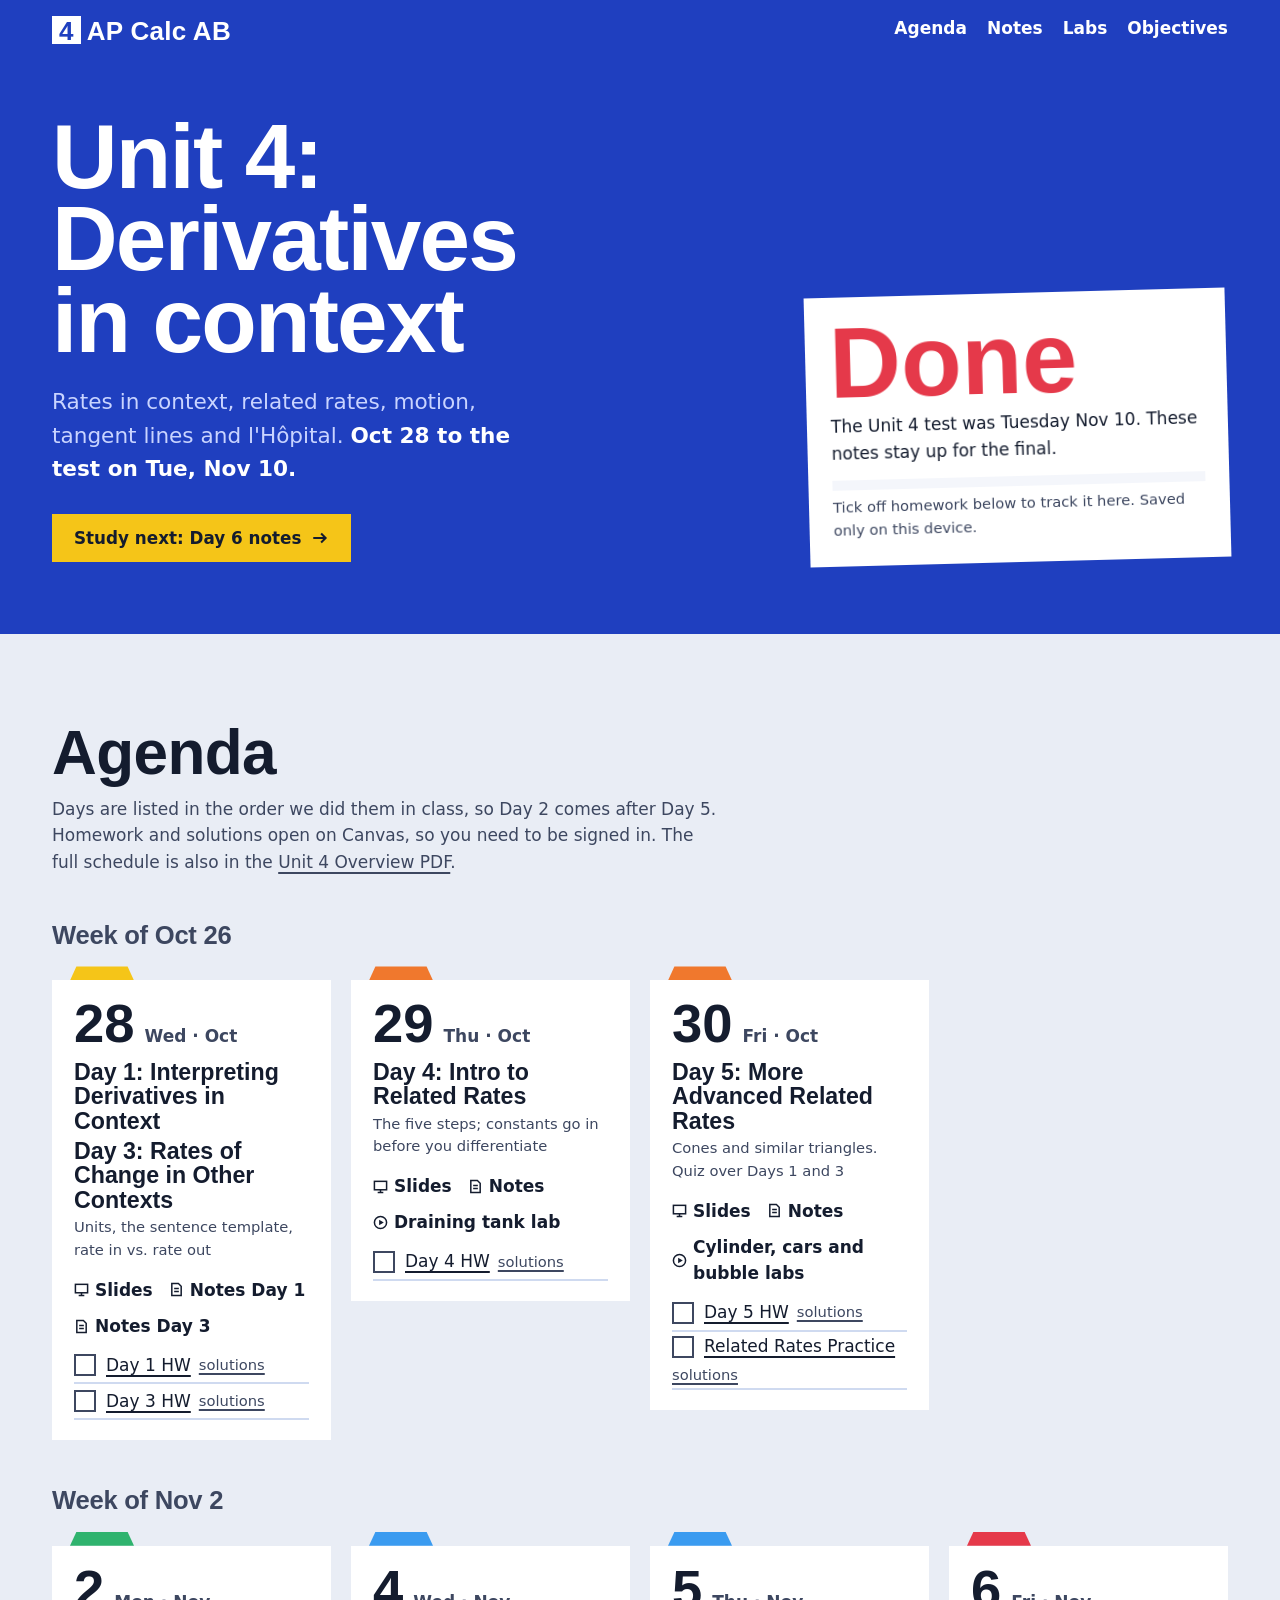
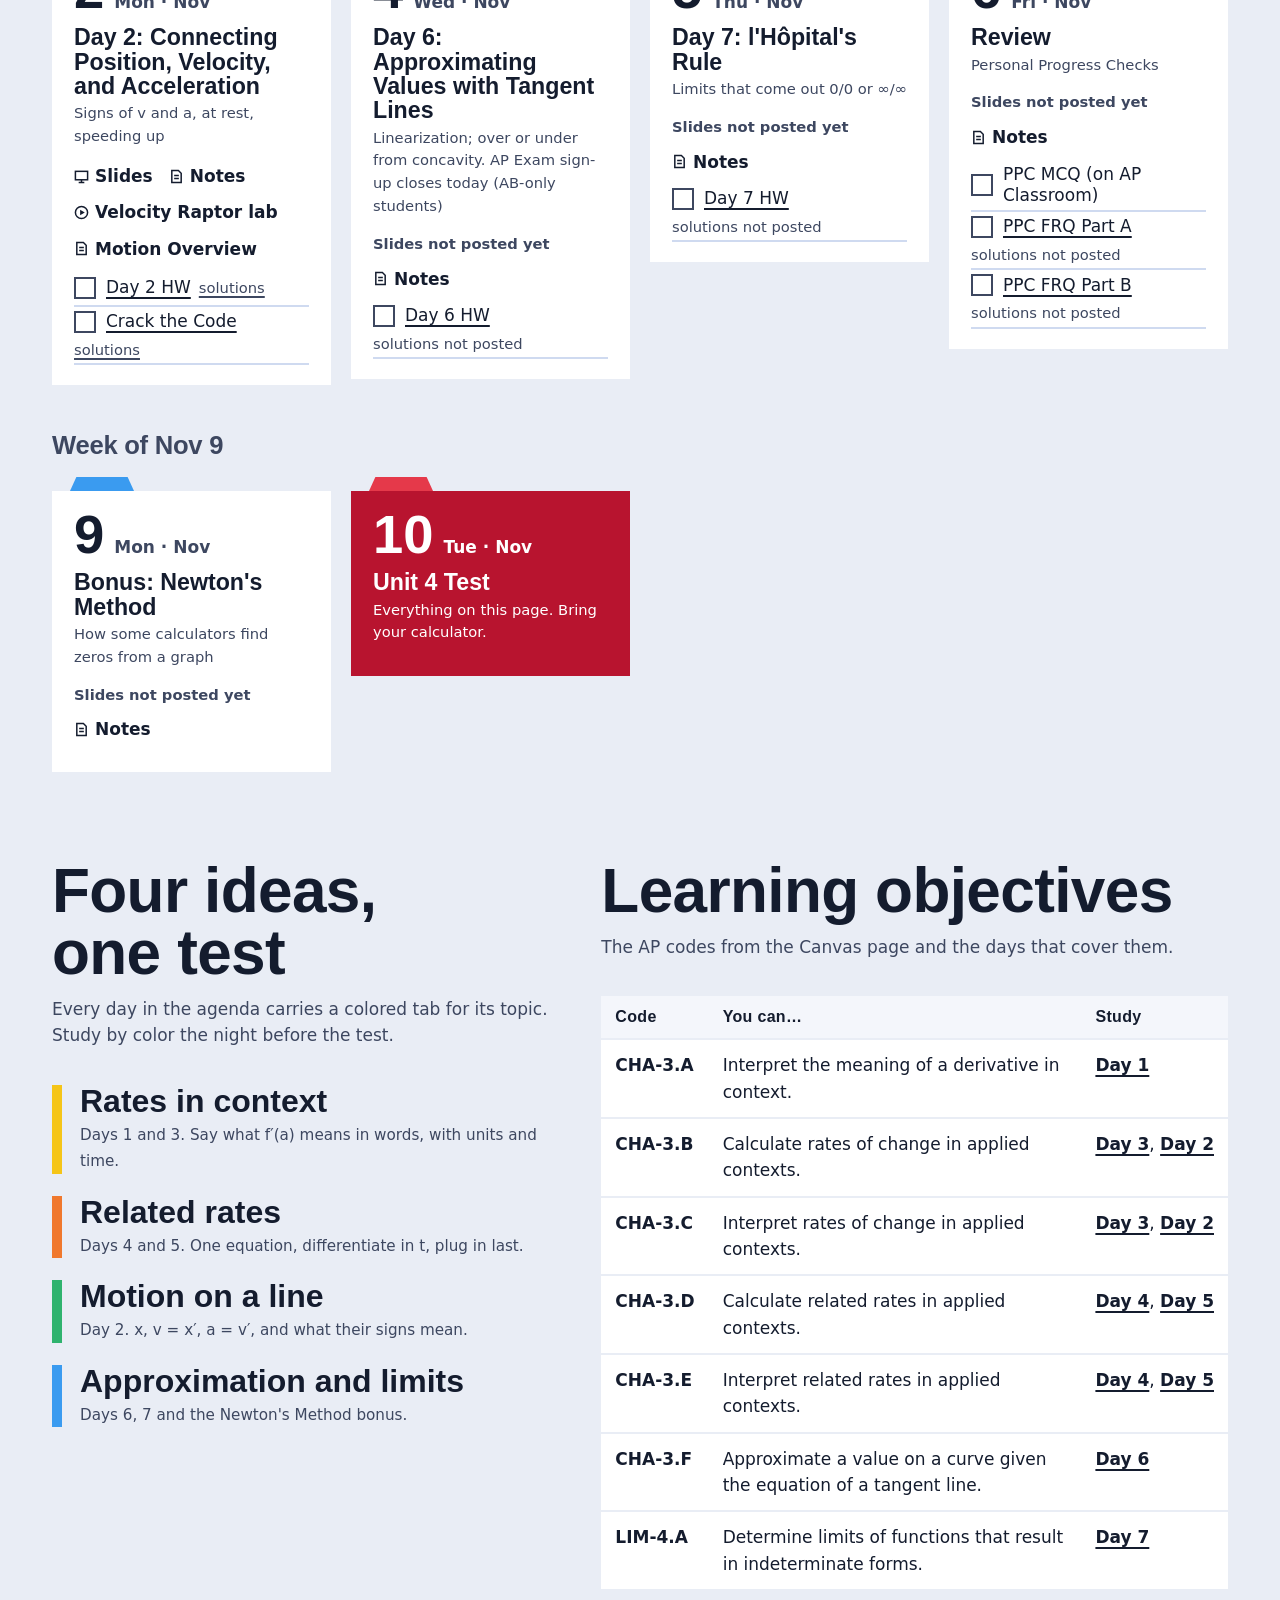
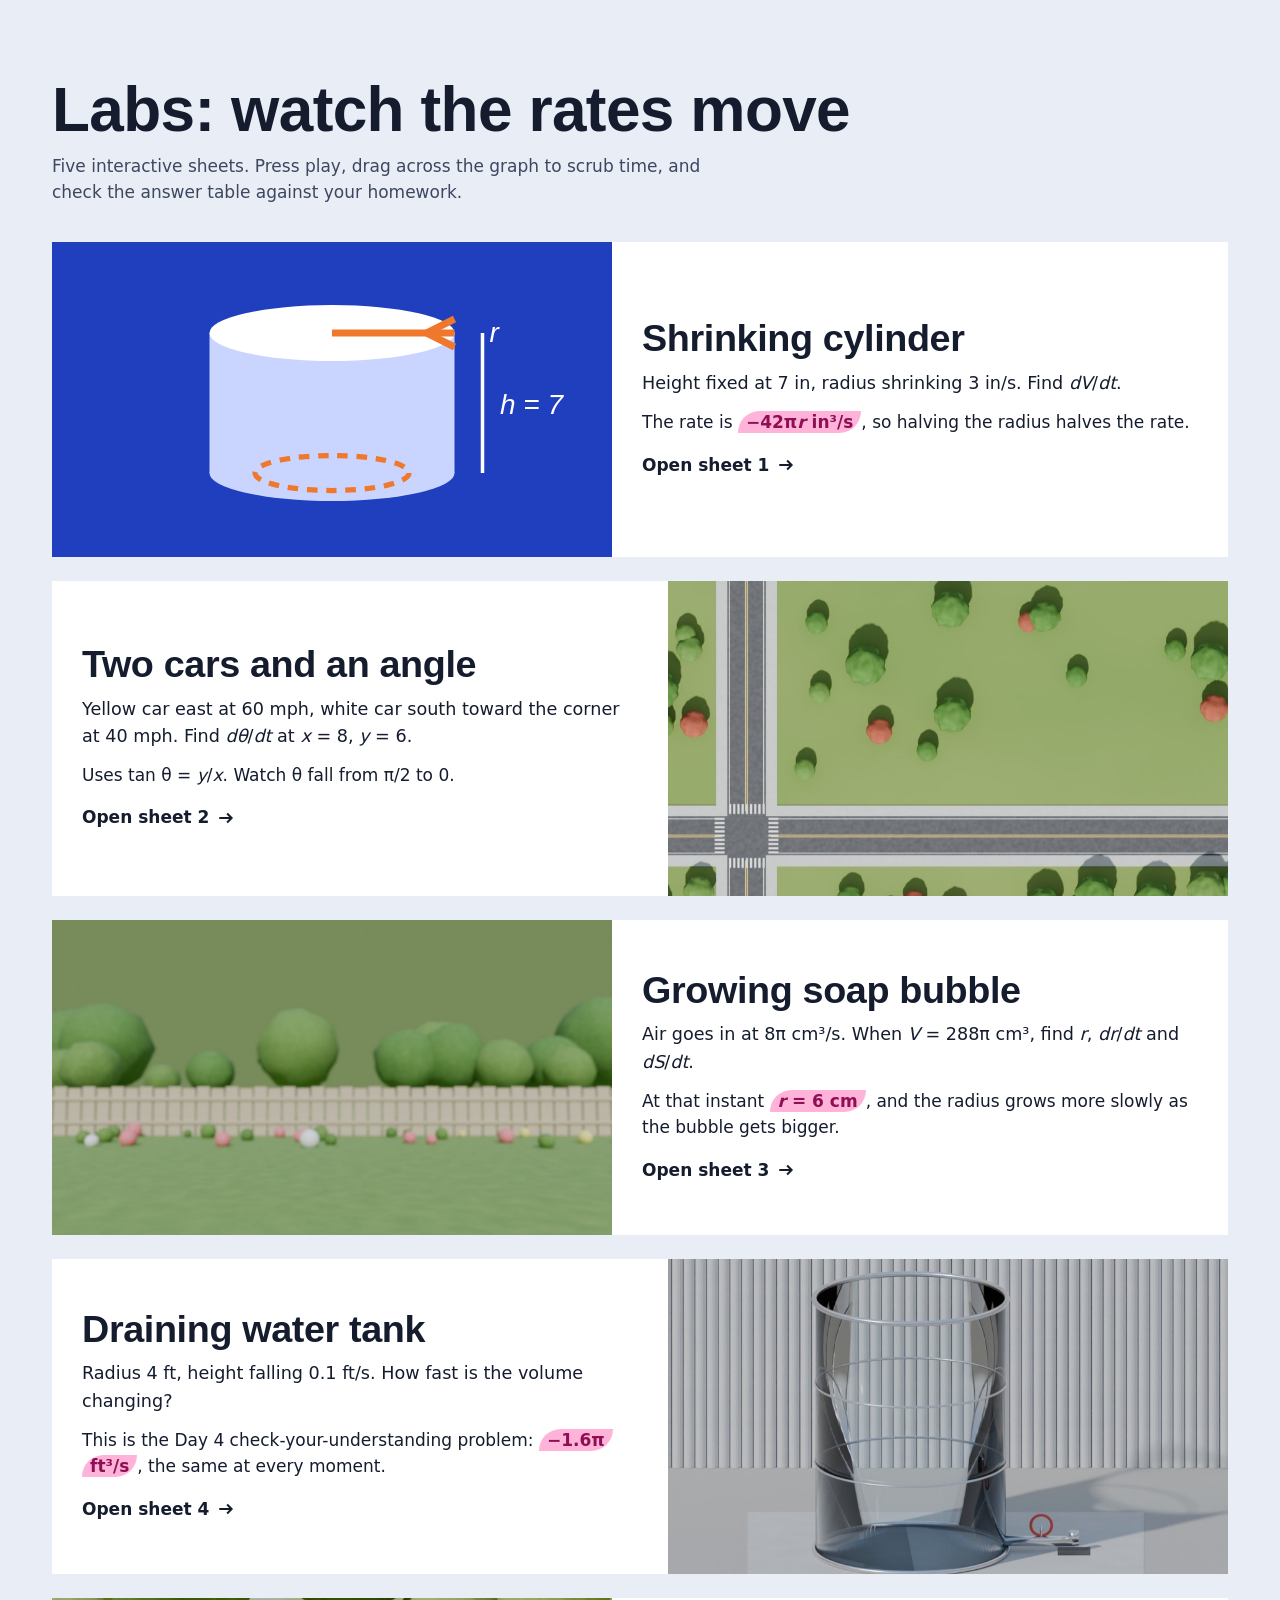
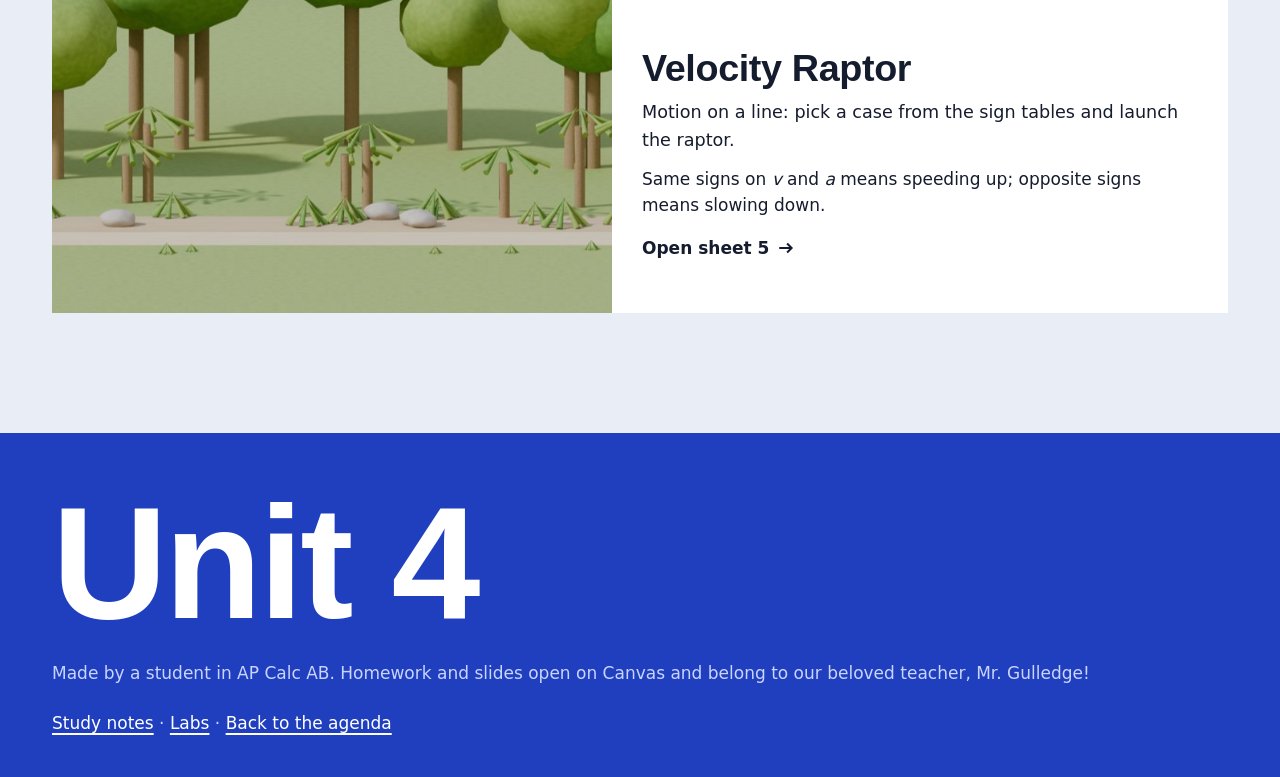
==== commit ef876ea5: "Update footer text for AP Calc AB class" ====
--- a/index.html
+++ b/index.html
@@ -237,7 +237,7 @@
   <div class="wrap">
     <p class="big">Unit 4</p>
     <div class="row">
-      <p>Made by a student for AP Calc AB, period 1. Homework and slides belong to our teacher and open on Canvas.</p>
+      <p>Made by a student in AP Calc AB. Homework and slides open on Canvas and belong to our beloved teacher, Mr. Gulledge! </p>
       <p><a href="notes.html">Study notes</a> · <a href="labs/index.html">Labs</a> · <a href="#agenda">Back to the agenda</a></p>
     </div>
   </div>
--- a/assets/site.css
+++ b/assets/site.css
@@ -0,0 +1,225 @@
+/* Unit 4 planner. One world: a student agenda book.
+   Cobalt cover fields, pale-blue ruled day blocks, topic tabs, pink highlighter for answers. */
+:root{
+  --ground:#e9edf5; --sheet:#ffffff; --sheet-2:#f4f6fb;
+  --ink:#141c2e; --ink-2:#3d4760; --rule:#cfdaf0;
+  --cover:#1f3fbf; --cover-ink:#ffffff; --cover-2:#2b4fd6; --cover-soft:#c9d4ff;
+  --hl:#ffb3d9; --hl-ink:#8f0f55;
+  --t-context:#f5c518; --t-rates:#f0782d; --t-motion:#2fb36e; --t-approx:#3a9bf0; --t-test:#e5394a;
+  --focus:#f0782d;
+  --display:"Barlow Condensed","Arial Narrow",sans-serif;
+  --text:"Figtree",system-ui,sans-serif;
+  --gutter:clamp(16px,3vw,32px);
+  --ease:cubic-bezier(.16,1,.3,1);
+  color-scheme:light;
+}
+@media (prefers-color-scheme:dark){:root:not([data-theme="light"]){
+  --ground:#0c1222; --sheet:#141c31; --sheet-2:#1a2340;
+  --ink:#e8edf8; --ink-2:#b4bfd8; --rule:#26324f;
+  --cover:#1a2f8f; --cover-ink:#ffffff; --cover-2:#2440b8; --cover-soft:#c9d4ff;
+  --hl:#6e1d4c; --hl-ink:#ffd3ea; --focus:#ff9a55;
+  color-scheme:dark}}
+:root[data-theme="dark"]{
+  --ground:#0c1222; --sheet:#141c31; --sheet-2:#1a2340;
+  --ink:#e8edf8; --ink-2:#b4bfd8; --rule:#26324f;
+  --cover:#1a2f8f; --cover-ink:#ffffff; --cover-2:#2440b8; --cover-soft:#c9d4ff;
+  --hl:#6e1d4c; --hl-ink:#ffd3ea; --focus:#ff9a55; color-scheme:dark}
+
+*{box-sizing:border-box}
+html{scroll-behavior:smooth;-webkit-text-size-adjust:100%}
+body{margin:0;background:var(--ground);color:var(--ink);font:400 17px/1.55 var(--text);font-variant-numeric:tabular-nums}
+::selection{background:var(--hl);color:var(--hl-ink)}
+a{color:inherit;text-underline-offset:.22em;text-decoration-thickness:1.5px}
+a:hover{text-decoration-thickness:2.5px}
+:focus-visible{outline:3px solid var(--focus);outline-offset:3px;border-radius:2px}
+img{max-width:100%;display:block}
+h1,h2,h3{font-family:var(--display);font-weight:700;line-height:1;letter-spacing:-.01em;margin:0;text-wrap:balance}
+p{margin:0}
+var,.v{font-style:italic;font-family:var(--text)}
+.wrap{max-width:1240px;margin:0 auto;padding-inline:var(--gutter)}
+.skip{position:absolute;left:-999px}.skip:focus{left:16px;top:16px;z-index:9;background:var(--sheet);padding:8px 12px}
+html{scrollbar-color:var(--cover) var(--ground)}
+
+/* nav: plain bar on the cover */
+.bar{background:var(--cover);color:var(--cover-ink)}
+.bar .wrap{display:flex;align-items:center;gap:24px;min-height:60px;flex-wrap:wrap}
+.mark{font:700 26px/1 var(--display);text-decoration:none;margin-right:auto;letter-spacing:.01em}
+.mark b{display:inline-block;background:var(--cover-ink);color:var(--cover);padding:2px 7px 0;margin-right:6px}
+.bar nav{display:flex;gap:4px 20px;flex-wrap:wrap}
+.bar nav a{text-decoration:none;font-weight:700;padding:6px 0;border-bottom:3px solid transparent}
+.bar nav a:hover,.bar nav a[aria-current]{border-bottom-color:var(--t-context)}
+
+/* cover field */
+.cover{background:var(--cover);color:var(--cover-ink);padding:56px 0 72px}
+.cover .wrap{display:grid;grid-template-columns:minmax(0,1.7fr) minmax(280px,1fr);gap:40px;align-items:end}
+.cover h1{font-size:clamp(3rem,2rem + 4.6vw,6rem);line-height:.9;letter-spacing:-.02em}
+.cover .lede{font-size:clamp(1.1rem,1rem + .5vw,1.35rem);max-width:34ch;margin-top:24px;color:var(--cover-soft)}
+.cover .lede strong{color:var(--cover-ink)}
+.sticker{background:var(--sheet);color:var(--ink);padding:24px;transform:rotate(-1.5deg)}
+.sticker .n{font:700 clamp(4rem,3rem + 4vw,6.5rem)/.85 var(--display);color:var(--t-test)}
+.sticker .n small{font-size:.38em;color:var(--ink);margin-left:6px}
+.sticker p{margin-top:8px}
+.sticker .next{margin-top:16px;padding:12px 14px;background:var(--sheet-2)}
+.sticker .meter{margin-top:14px;height:10px;background:var(--sheet-2)}
+.sticker .meter i{display:block;height:100%;width:0;background:var(--t-motion);transition:width .6s var(--ease)}
+
+/* section heads */
+.sec{padding:88px 0 0}
+.sec>.wrap>h2,.sec-h{font-size:clamp(2.4rem,1.8rem + 2.6vw,4rem);margin-bottom:12px}
+.sec .intro{max-width:62ch;color:var(--ink-2);margin-bottom:36px}
+
+/* agenda: week spreads */
+.week{margin-top:48px}
+.week h3{font-size:1.6rem;margin-bottom:18px;color:var(--ink-2);font-weight:600}
+.days{display:grid;grid-template-columns:repeat(auto-fill,minmax(270px,1fr));gap:28px 20px;align-items:start}
+.day{position:relative;background:var(--sheet);padding:22px 22px 20px;margin-top:14px}
+.day::before{content:"";position:absolute;top:-14px;left:18px;width:64px;height:14px;background:var(--tab,var(--ink-2));clip-path:polygon(10% 0,90% 0,100% 100%,0 100%)}
+.day[data-t="context"]{--tab:var(--t-context)}.day[data-t="rates"]{--tab:var(--t-rates)}
+.day[data-t="motion"]{--tab:var(--t-motion)}.day[data-t="approx"]{--tab:var(--t-approx)}.day[data-t="test"]{--tab:var(--t-test)}
+.day .date{display:flex;align-items:baseline;gap:10px;margin-bottom:10px}
+.day .date b{font:700 3.4rem/.8 var(--display)}
+.day .date span{font-weight:700;color:var(--ink-2)}
+.day h4{font:700 1.45rem/1.05 var(--display);margin:0 0 4px}
+.day h4+h4{margin-top:6px}
+.day .topic{font-size:.92rem;color:var(--ink-2);margin-bottom:12px}
+.day ul{list-style:none;margin:0;padding:0}
+.day li{min-height:36px;border-bottom:2px solid var(--rule);display:flex;align-items:center;gap:8px;flex-wrap:wrap;line-height:1.25;padding:4px 0}
+.day .muted{color:var(--ink-2);font-size:.92rem}
+.day.is-test{background:#b8142f;color:#fff}
+.day.is-test .date span,.day.is-test .topic{color:#fff}
+.flag{position:absolute;top:-14px;right:16px;background:var(--ink);color:var(--sheet);font:700 .95rem/1 var(--display);padding:5px 10px 4px;letter-spacing:.02em}
+.day.is-next{outline:3px solid var(--ink);outline-offset:0}
+
+/* checkbox homework rows */
+.hw{display:flex;align-items:center;gap:10px;cursor:pointer}
+.hw input{appearance:none;width:22px;height:22px;margin:0;border:2px solid var(--ink-2);background:var(--sheet);display:grid;place-items:center;cursor:pointer;flex:none;transition:background-color .15s,border-color .15s}
+.hw input::after{content:"";width:12px;height:7px;border:solid var(--sheet);border-width:0 0 3px 3px;transform:rotate(-45deg) translate(1px,-1px) scale(0);transition:transform .2s var(--ease)}
+.hw input:checked{background:var(--t-motion);border-color:var(--t-motion)}
+.hw input:checked::after{transform:rotate(-45deg) translate(1px,-1px) scale(1)}
+.hw input:checked~a{text-decoration:line-through;text-decoration-thickness:2px;color:var(--ink-2)}
+.sol{font-size:.92rem;color:var(--ink-2)}
+.chip{display:inline-flex;align-items:center;gap:6px;font-weight:700;text-decoration:none;padding:3px 0}
+.chip svg{width:15px;height:15px;flex:none}
+.links{display:flex;gap:4px 16px;flex-wrap:wrap;margin-bottom:6px}
+
+/* topics + objectives */
+.split{display:grid;grid-template-columns:minmax(0,1fr) minmax(0,1.25fr);gap:48px;align-items:start}
+.strands{list-style:none;margin:0;padding:0;display:grid;gap:10px}
+.strands{gap:22px}
+.strands li{display:grid;grid-template-columns:10px 1fr;gap:18px;align-items:stretch}
+.strands i{width:10px;background:var(--c)}
+.strands b{font:700 2rem/1 var(--display);display:block;margin-bottom:4px}
+.strands span{color:var(--ink-2);font-size:.95rem}
+table.obj{width:100%;border-collapse:collapse;background:var(--sheet)}
+.obj th,.obj td{text-align:left;padding:12px 14px;vertical-align:top;border-bottom:2px solid var(--ground)}
+.obj th{font:700 1rem var(--display);letter-spacing:.02em;background:var(--sheet-2)}
+.obj td:first-child{font-weight:700;white-space:nowrap}
+.obj td:last-child{white-space:nowrap}
+.obj a{font-weight:700}
+
+/* labs list */
+.labs{display:grid;gap:24px}
+.lab{display:grid;grid-template-columns:minmax(0,1fr) minmax(0,1.1fr);background:var(--sheet);text-decoration:none;transition:transform .25s var(--ease),box-shadow .25s var(--ease)}
+.lab:nth-child(even){grid-template-columns:minmax(0,1.1fr) minmax(0,1fr)}
+.lab:nth-child(even) .lab-pic{order:2}
+.lab:hover{transform:translateY(-3px)}
+.lab:hover .lab-txt{background:var(--sheet-2)}
+.lab-pic{aspect-ratio:16/9;overflow:hidden;background:var(--cover);position:relative}
+.lab-pic img{width:100%;height:100%;object-fit:cover;transition:transform .6s var(--ease)}
+.lab:hover .lab-pic img{transform:scale(1.04)}
+.lab-pic .over{position:absolute;inset:auto auto 14px 14px;width:28%;aspect-ratio:1;object-fit:contain}
+.lab-txt{transition:background-color .25s;padding:28px 30px;display:flex;flex-direction:column;gap:12px;justify-content:center}
+.lab-txt h3{font-size:clamp(1.8rem,1.4rem + 1.2vw,2.5rem)}
+.lab-txt .eq{font-size:1.1rem}
+.go{font-weight:700;display:inline-flex;align-items:center;gap:8px;margin-top:4px}
+.go svg{width:18px;height:18px;transition:transform .25s var(--ease)}
+.lab:hover .go svg{transform:translateX(4px)}
+
+/* footer */
+.foot{background:var(--cover);color:var(--cover-soft);margin-top:120px;padding:64px 0 40px}
+.foot .big{font:700 clamp(4rem,2rem + 10vw,11rem)/.82 var(--display);color:var(--cover-ink);letter-spacing:-.02em}
+.foot .row{display:flex;justify-content:space-between;gap:24px;flex-wrap:wrap;margin-top:32px}
+.foot a{color:var(--cover-ink)}
+
+/* ---------- notes page ---------- */
+.notes-head{background:var(--cover);color:var(--cover-ink);padding:44px 0 52px}
+.notes-head h1{font-size:clamp(3rem,2rem + 4.5vw,5.5rem);line-height:.9}
+.notes-head p{color:var(--cover-soft);max-width:56ch;margin-top:16px;font-size:1.15rem}
+.layout{display:grid;grid-template-columns:230px minmax(0,1fr);gap:56px;align-items:start;padding-top:48px}
+.toc{position:sticky;top:20px;max-height:calc(100vh - 40px);overflow:auto}
+.toc ol{list-style:none;margin:0;padding:0}
+.toc a{display:grid;grid-template-columns:12px 1fr;gap:10px;align-items:center;text-decoration:none;padding:7px 10px;font-weight:700;line-height:1.2}
+.toc a i{width:12px;height:12px;background:var(--c)}
+.toc a small{display:block;font-weight:400;color:var(--ink-2);font-size:.85rem}
+.toc a.on{background:var(--sheet)}
+.toc a:hover{background:var(--sheet)}
+.lesson{background:var(--sheet);padding:clamp(24px,4vw,48px);margin-bottom:40px;scroll-margin-top:16px;position:relative}
+.lesson::before{content:"";position:absolute;top:0;left:clamp(24px,4vw,48px);width:84px;height:10px;background:var(--c)}
+.lesson h2{font-size:clamp(2.2rem,1.7rem + 2vw,3.3rem);margin:10px 0 6px}
+.lesson .when{color:var(--ink-2);margin-bottom:24px}
+.lesson h3{font-size:1.55rem;margin:32px 0 10px}
+.prose{max-width:68ch}
+.prose p+p{margin-top:12px}
+.prose ul,.prose ol{padding-left:1.3em;margin:8px 0}
+.prose li{margin:6px 0}
+.say{background:var(--sheet-2);padding:18px 20px;margin:16px 0;font-size:1.05rem}
+.say b{font-family:var(--display);font-size:1.15rem;display:block;margin-bottom:4px}
+.blank{display:inline-block;min-width:5ch;border-bottom:2px solid var(--ink-2);text-align:center;font-style:italic;color:var(--ink-2);line-height:1.2}
+.ex{margin:18px 0;padding:20px 22px;background:var(--sheet-2)}
+.ex>b{font-family:var(--display);font-size:1.2rem;display:block;margin-bottom:6px}
+.ex ol{margin-top:10px}
+.math{display:block;margin:10px 0;font-size:1.1rem;overflow-x:auto;white-space:nowrap}
+.ans{background:var(--hl);color:var(--hl-ink);padding:1px 8px;border-radius:999px 12px 999px 14px;font-weight:700;box-decoration-break:clone;-webkit-box-decoration-break:clone}
+.fr{display:inline-flex;flex-direction:column;vertical-align:middle;text-align:center;margin:0 2px;line-height:1.15}
+.fr>span:first-child{border-bottom:1.5px solid currentColor;padding:0 3px}
+.fr>span:last-child{padding:0 3px}
+.res{display:flex;gap:6px 18px;flex-wrap:wrap;margin-top:28px;padding:14px 18px;background:var(--sheet-2)}
+.signs{width:100%;max-width:560px;border-collapse:collapse;margin:12px 0}
+.signs th,.signs td{padding:9px 12px;text-align:left;border-bottom:2px solid var(--sheet)}
+.signs th{background:var(--cover);color:#fff;font-family:var(--display);font-size:1.05rem}
+.signs td{background:var(--sheet-2)}
+.formulas{display:grid;grid-template-columns:repeat(auto-fit,minmax(220px,1fr));gap:12px;margin-top:12px}
+.formulas div{background:var(--sheet-2);padding:14px 16px}
+.formulas b{display:block;font-family:var(--display);font-size:1.15rem}
+
+/* motion: one authored moment (cover rises in) + section reveals */
+@media (prefers-reduced-motion:no-preference){
+  .js .rv{opacity:0;transform:translateY(22px);transition:opacity .7s var(--ease),transform .7s var(--ease);transition-delay:var(--d,0ms)}
+  .js .rv.in{opacity:1;transform:none}
+  .cover h1,.cover .lede,.sticker{animation:up .9s var(--ease) both}
+  .cover .lede{animation-delay:.08s}.sticker{animation-delay:.18s}
+  @keyframes up{from{opacity:0;transform:translateY(26px)}}
+  .sticker{animation-name:up2}@keyframes up2{from{opacity:0;transform:translateY(26px) rotate(-1.5deg)}to{transform:rotate(-1.5deg)}}
+}
+
+@media (max-width:900px){
+  #objectives{margin-top:40px}
+  .cover .wrap,.split{grid-template-columns:1fr}
+  .sticker{transform:none}
+  .lab,.lab:nth-child(even){grid-template-columns:1fr}
+  .lab:nth-child(even) .lab-pic{order:0}
+  .layout{grid-template-columns:1fr;gap:16px;padding-top:24px}
+  .toc{position:static;max-height:none;background:var(--sheet);padding:8px}
+  .toc ol{display:flex;overflow-x:auto;gap:4px}
+  .toc a{white-space:nowrap}
+  .toc a small{display:none}
+  .sec{padding-top:64px}
+}
+@media (max-width:520px){
+  body{font-size:16px}
+  .cover{padding:36px 0 48px}
+  .obj th,.obj td{padding:10px 8px}
+  .lab-txt{padding:22px 20px}
+}
+@media print{.bar,.foot,.toc,.sticker{display:none}.lesson{break-inside:avoid-page}body{background:#fff}}
+
+.btn{display:inline-flex;align-items:center;gap:10px;min-height:48px;margin-top:28px;padding:0 22px;background:var(--t-context);color:#141c2e;font:700 1.05rem var(--text);text-decoration:none;transition:transform .2s var(--ease),background-color .2s}
+.btn svg{width:18px;height:18px;transition:transform .25s var(--ease)}
+.btn:hover{background:#ffd94a}.btn:hover svg{transform:translateX(4px)}.btn:active{transform:translateY(1px)}
+
+.labfig{display:block;max-width:640px;margin-top:24px;text-decoration:none;background:var(--cover);color:#fff;overflow:hidden}
+.labfig+.labfig{margin-top:12px}
+.labfig img{width:100%;aspect-ratio:16/7;object-fit:cover;transition:transform .6s var(--ease)}
+.labfig span{display:block;padding:12px 16px;font-weight:700}
+.labfig:hover img{transform:scale(1.04)}
+@media (max-width:900px){.cover .wrap{gap:64px}}
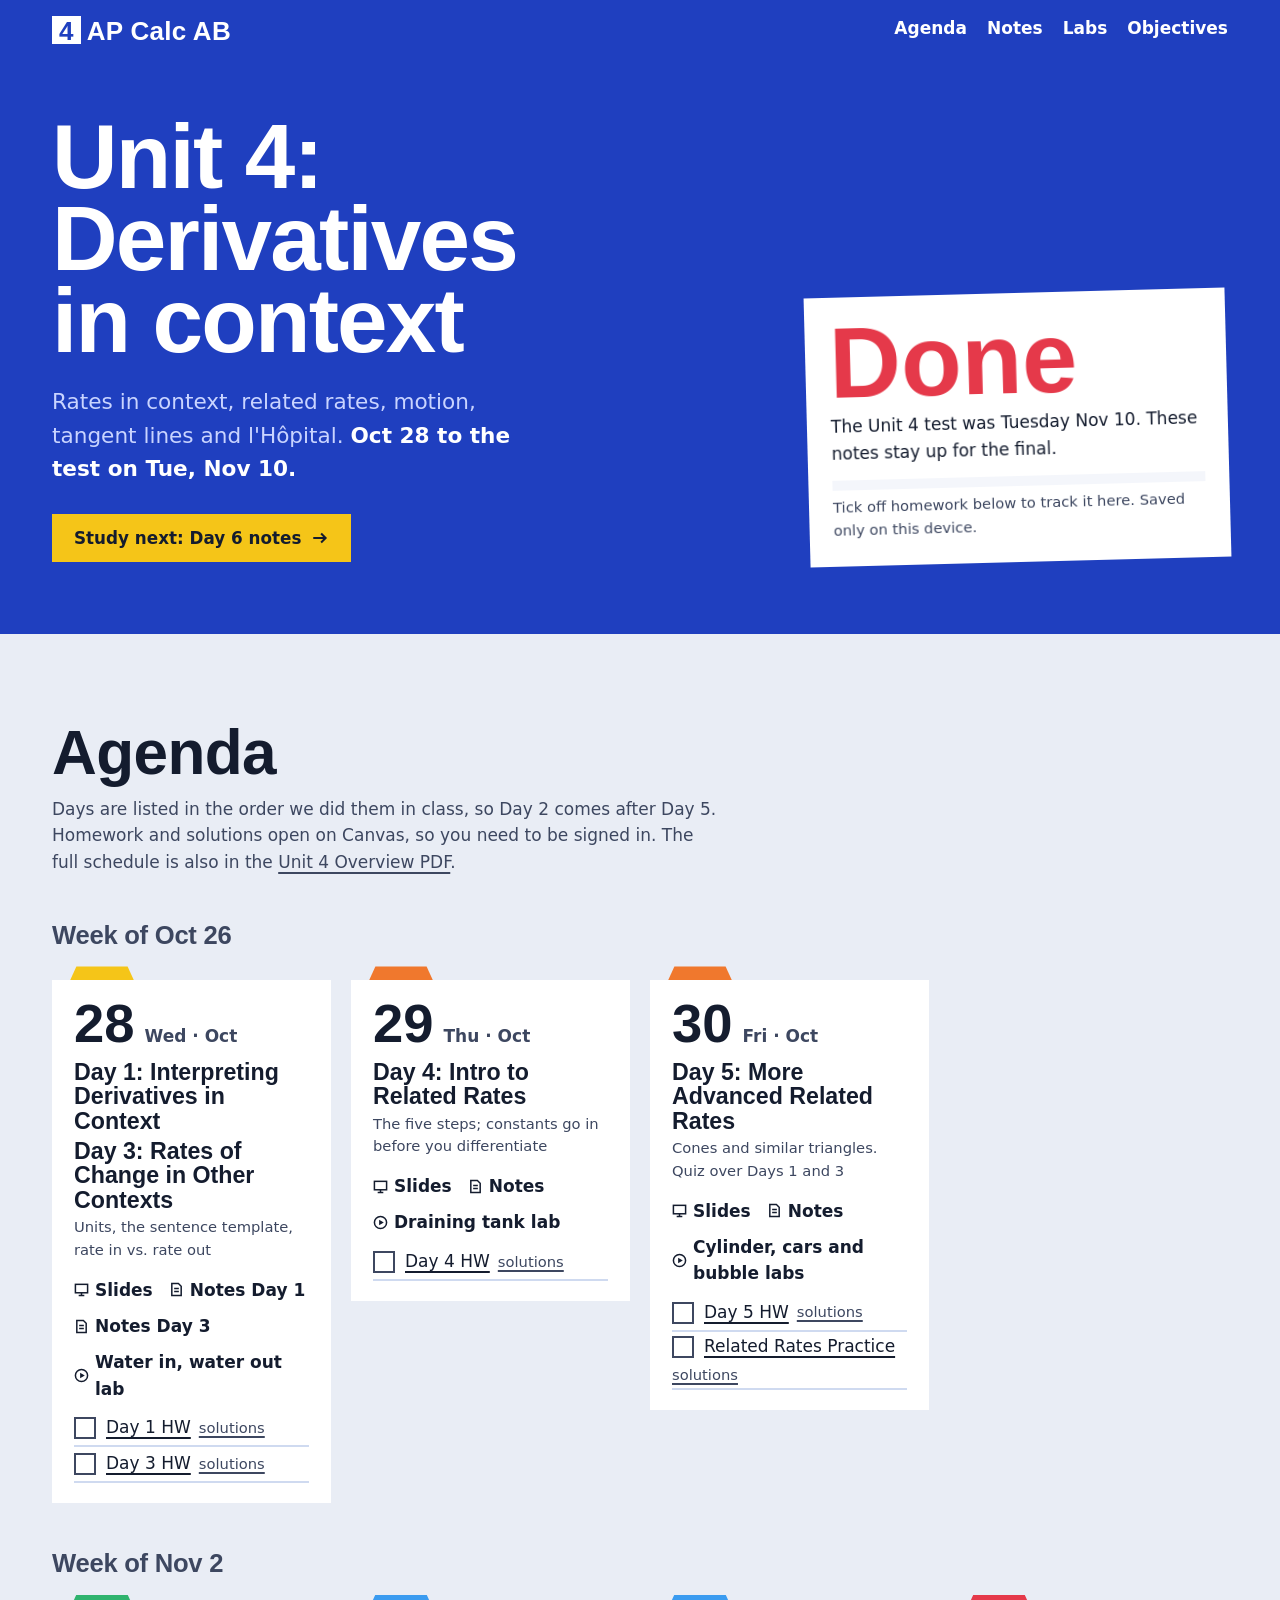
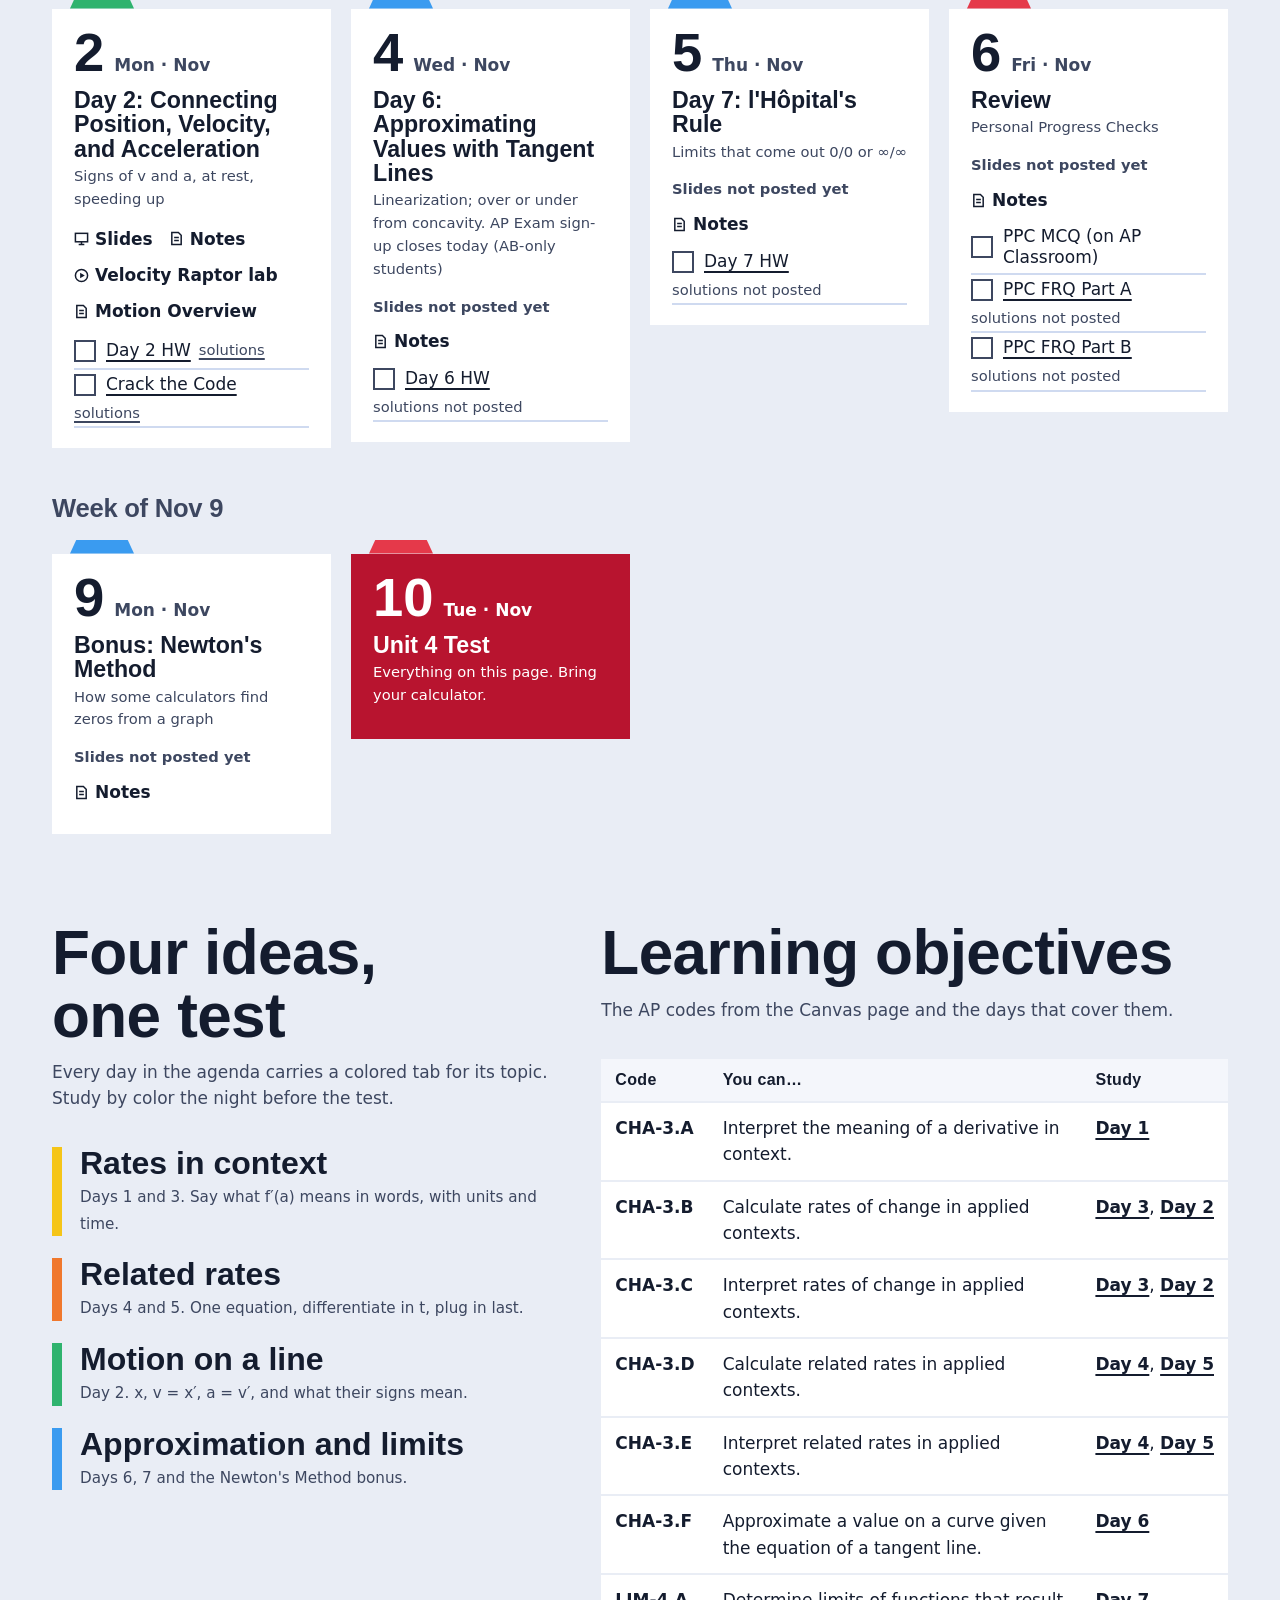
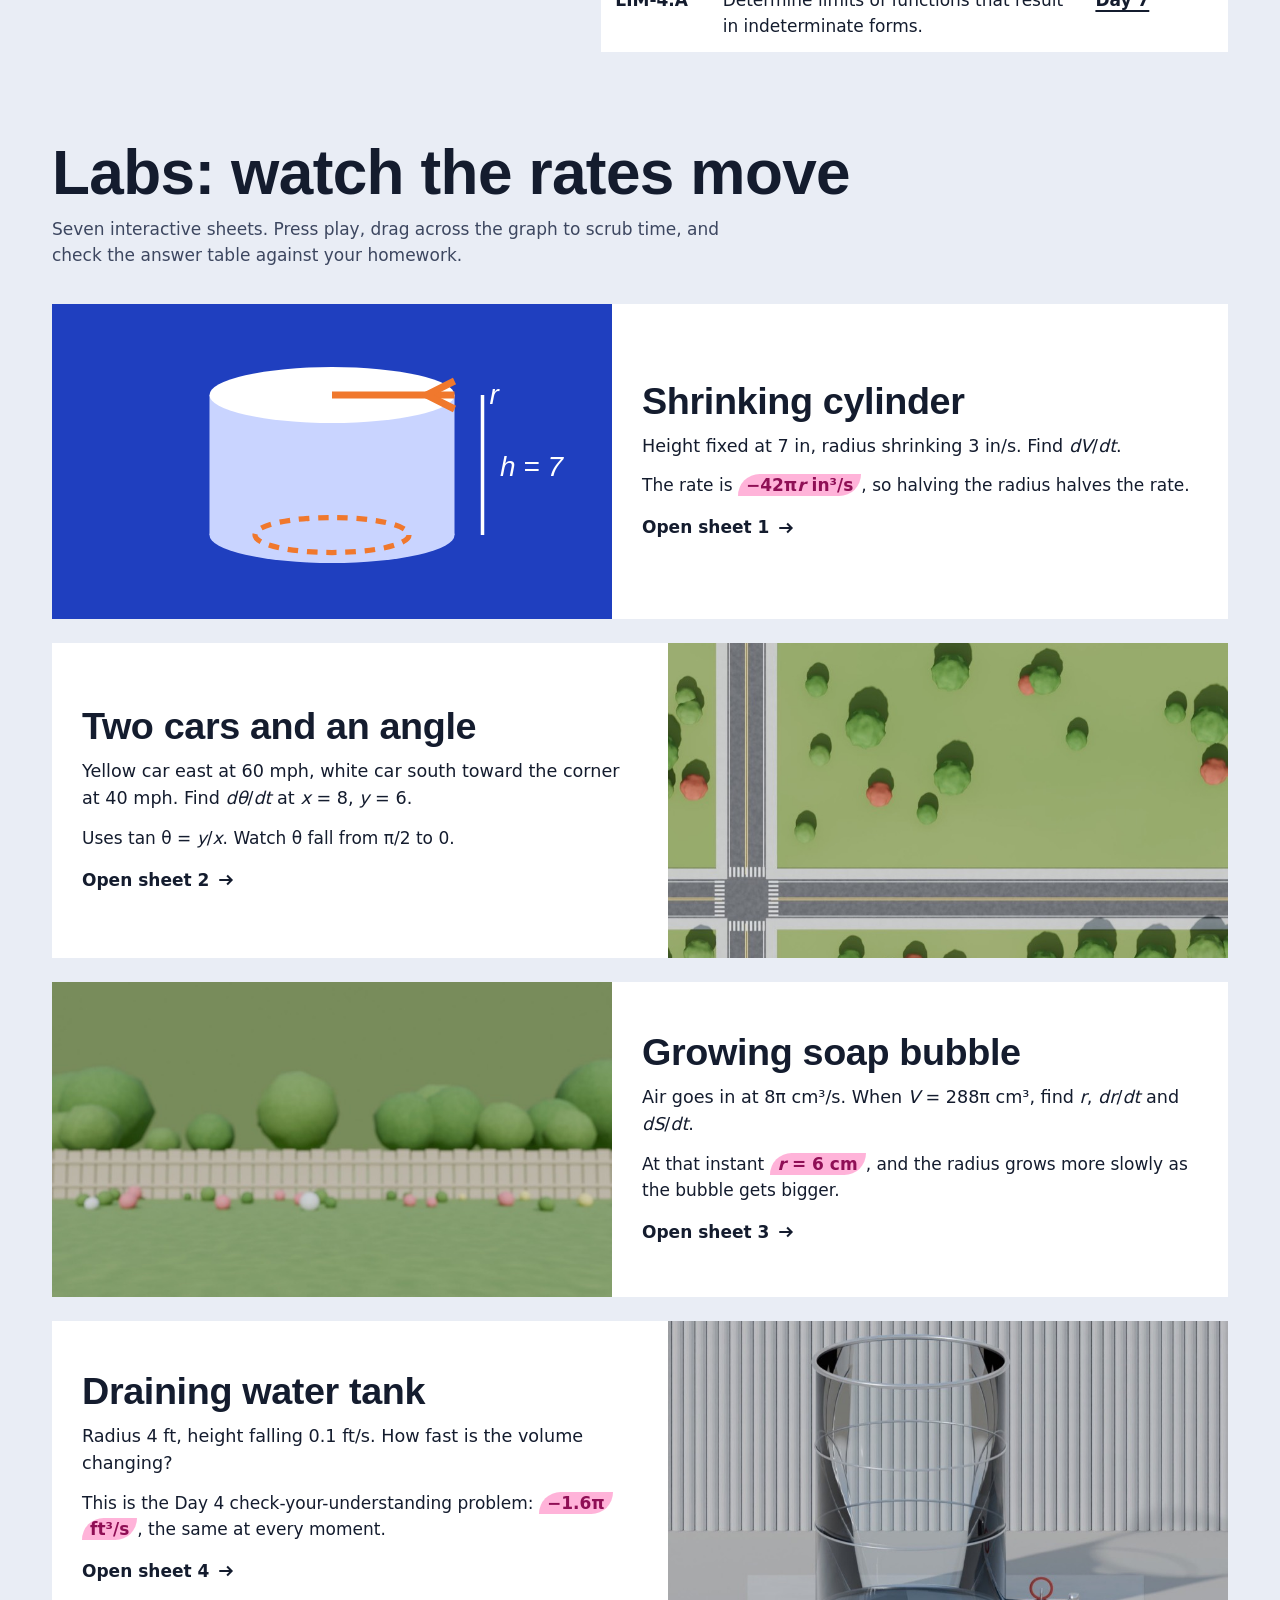
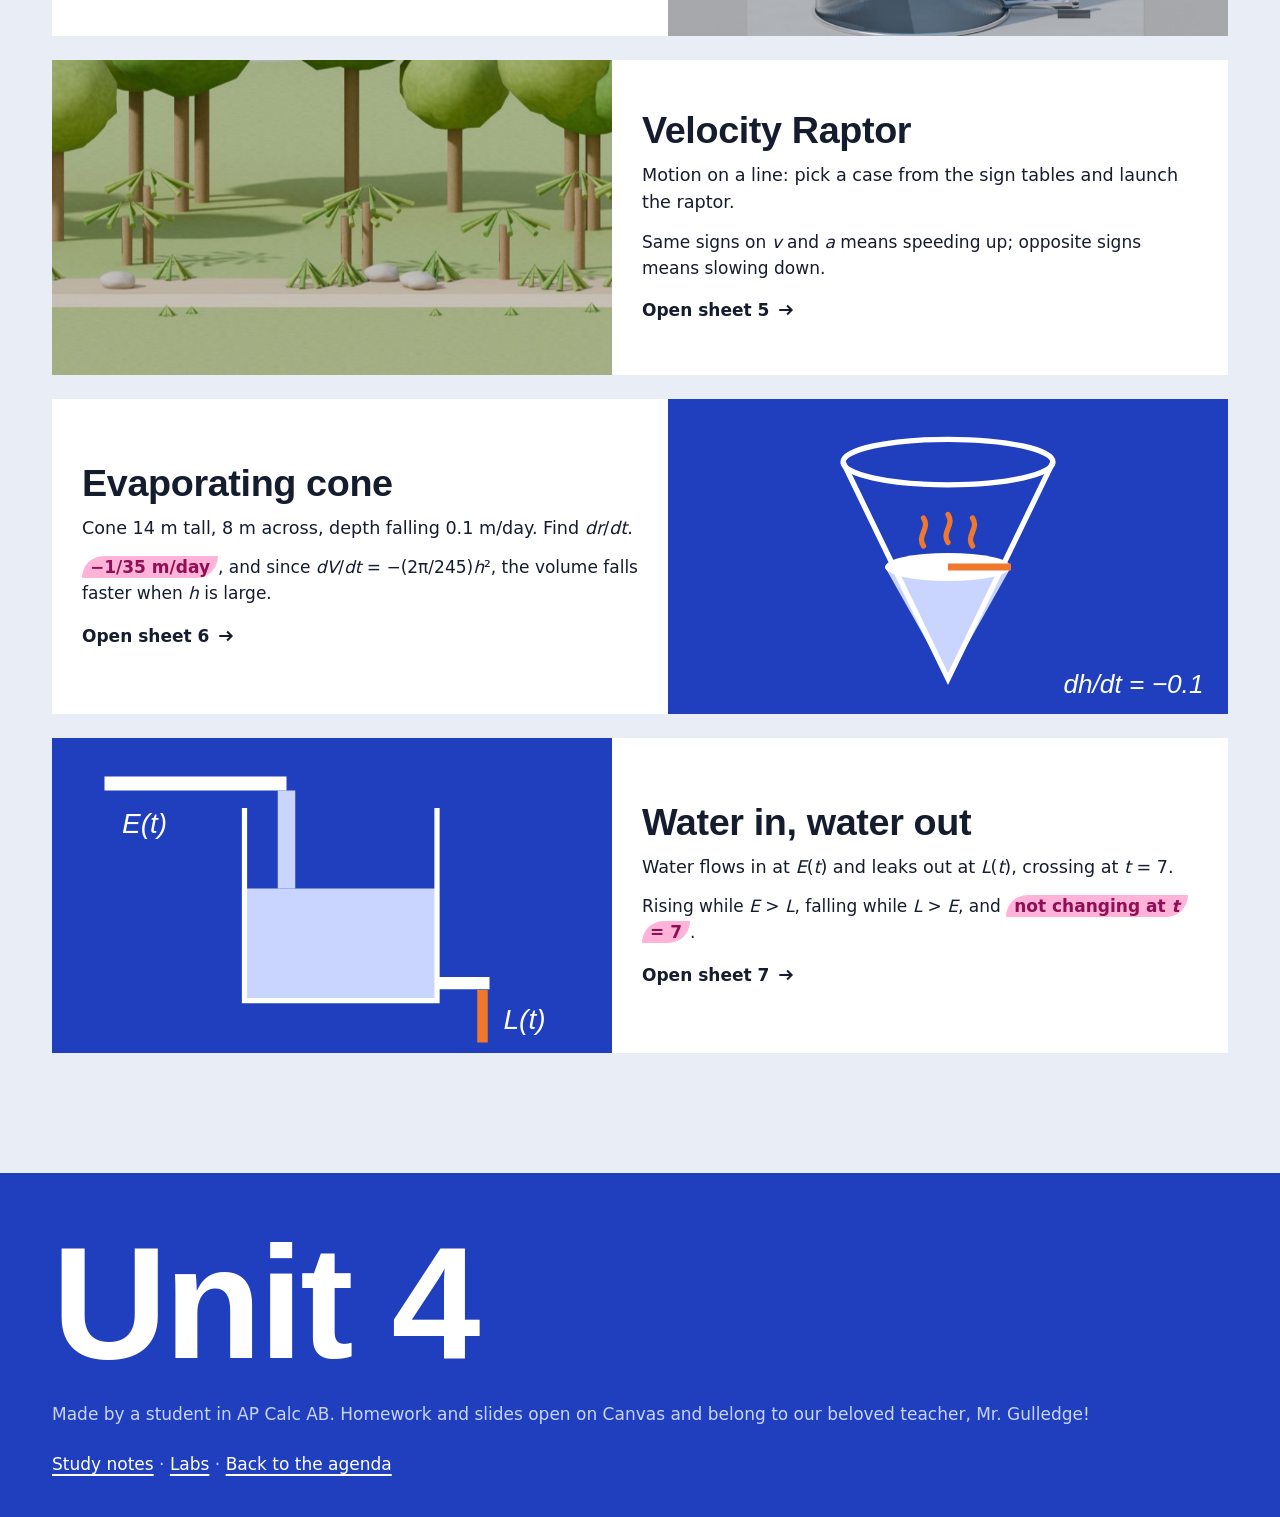
==== commit 0ec38ef1: "Add lab sheets 6 (evaporating cone) and 7 (water in, water out) Co-Authored-By: Claude Opus 5.5 <nor" ====
--- a/index.html
+++ b/index.html
@@ -10,6 +10,10 @@
 <link href="https://fonts.googleapis.com/css2?family=Figtree:ital,wght@0,400;0,700;1,400&family=Barlow+Condensed:wght@600;700&display=swap" rel="stylesheet">
 <link rel="stylesheet" href="assets/site.css">
 <script>document.documentElement.classList.add('js')</script>
+<script>
+  window.va = window.va || function () { (window.vaq = window.vaq || []).push(arguments); };
+</script>
+<script defer src="/_vercel/insights/script.js"></script>
 </head>
 <body>
 <a class="skip" href="#agenda">Skip to the agenda</a>
@@ -53,7 +57,7 @@
 <h4>Day 1: Interpreting Derivatives in Context</h4>
 <h4>Day 3: Rates of Change in Other Contexts</h4>
 <p class="topic">Units, the sentence template, rate in vs. rate out</p>
-<div class="links"><a class="chip" href="https://docs.google.com/presentation/d/1g9NOh6Jriw_cf0Ld57_pX-kdgXamCdJXoLYCeWOZOrc/edit?usp=sharing" target="_blank" rel="noopener"><svg viewBox="0 0 16 16" aria-hidden="true"><rect x="1.5" y="2.5" width="13" height="9" fill="none" stroke="currentColor" stroke-width="1.6"/><path d="M8 11.5v3M5 14.5h6" stroke="currentColor" stroke-width="1.6"/></svg>Slides</a><a class="chip" href="notes.html#day1"><svg viewBox="0 0 16 16" aria-hidden="true"><path d="M3 1.5h7l3 3v10H3z" fill="none" stroke="currentColor" stroke-width="1.6"/><path d="M5.5 7h5M5.5 10h5" stroke="currentColor" stroke-width="1.6"/></svg>Notes Day 1</a><a class="chip" href="notes.html#day3"><svg viewBox="0 0 16 16" aria-hidden="true"><path d="M3 1.5h7l3 3v10H3z" fill="none" stroke="currentColor" stroke-width="1.6"/><path d="M5.5 7h5M5.5 10h5" stroke="currentColor" stroke-width="1.6"/></svg>Notes Day 3</a></div>
+<div class="links"><a class="chip" href="https://docs.google.com/presentation/d/1g9NOh6Jriw_cf0Ld57_pX-kdgXamCdJXoLYCeWOZOrc/edit?usp=sharing" target="_blank" rel="noopener"><svg viewBox="0 0 16 16" aria-hidden="true"><rect x="1.5" y="2.5" width="13" height="9" fill="none" stroke="currentColor" stroke-width="1.6"/><path d="M8 11.5v3M5 14.5h6" stroke="currentColor" stroke-width="1.6"/></svg>Slides</a><a class="chip" href="notes.html#day1"><svg viewBox="0 0 16 16" aria-hidden="true"><path d="M3 1.5h7l3 3v10H3z" fill="none" stroke="currentColor" stroke-width="1.6"/><path d="M5.5 7h5M5.5 10h5" stroke="currentColor" stroke-width="1.6"/></svg>Notes Day 1</a><a class="chip" href="notes.html#day3"><svg viewBox="0 0 16 16" aria-hidden="true"><path d="M3 1.5h7l3 3v10H3z" fill="none" stroke="currentColor" stroke-width="1.6"/><path d="M5.5 7h5M5.5 10h5" stroke="currentColor" stroke-width="1.6"/></svg>Notes Day 3</a><a class="chip" href="labs/index.html#sheet7"><svg viewBox="0 0 16 16" aria-hidden="true"><circle cx="8" cy="8" r="6.5" fill="none" stroke="currentColor" stroke-width="1.6"/><path d="M6.5 5v6l5-3z" fill="currentColor"/></svg>Water in, water out lab</a></div>
 <ul>
 <li><label class="hw"><input type="checkbox" data-hw="d1" aria-label="Done: Day 1 HW"><a href="https://knoxschools.instructure.com/courses/1480483/files/58322485?wrap=1" target="_blank" rel="noopener">Day 1 HW</a></label><a class="sol" href="https://knoxschools.instructure.com/courses/1480483/files/58894026?wrap=1" target="_blank" rel="noopener">solutions</a></li>
 <li><label class="hw"><input type="checkbox" data-hw="d3" aria-label="Done: Day 3 HW"><a href="https://knoxschools.instructure.com/courses/1480483/files/58322493?wrap=1" target="_blank" rel="noopener">Day 3 HW</a></label><a class="sol" href="https://knoxschools.instructure.com/courses/1480483/files/58894031?wrap=1" target="_blank" rel="noopener">solutions</a></li>
@@ -170,7 +174,7 @@
 <section class="sec" id="labs">
   <div class="wrap">
     <h2>Labs: watch the rates move</h2>
-    <p class="intro">Five interactive sheets. Press play, drag across the graph to scrub time, and check the answer table against your homework.</p>
+    <p class="intro">Seven interactive sheets. Press play, drag across the graph to scrub time, and check the answer table against your homework.</p>
     <div class="labs">
       <a class="lab rv" href="labs/index.html">
         <div class="lab-pic" style="background:#2b4fd6">
@@ -228,6 +232,45 @@
           <span class="go">Open sheet 5 <svg viewBox="0 0 16 16" aria-hidden="true"><path d="M2 8h11M9 4l4 4-4 4" fill="none" stroke="currentColor" stroke-width="1.8"/></svg></span>
         </div>
       </a>
+      <a class="lab rv" href="labs/index.html#sheet6">
+        <div class="lab-pic" style="background:#2b4fd6">
+          <svg viewBox="0 0 320 180" width="100%" height="100%" role="img" aria-label="A cone-shaped vessel with water evaporating">
+            <rect width="320" height="180" fill="#1f3fbf"/>
+            <path d="M160 160L124 96h72z" fill="#c9d4ff"/>
+            <ellipse cx="160" cy="96" rx="36" ry="8" fill="#ffffff"/>
+            <path d="M100 36L160 160L220 36" fill="none" stroke="#ffffff" stroke-width="3"/>
+            <ellipse cx="160" cy="36" rx="60" ry="13" fill="none" stroke="#ffffff" stroke-width="3"/>
+            <path d="M146 84c-4-6 4-10 0-16M160 82c-4-6 4-10 0-16M174 84c-4-6 4-10 0-16" fill="none" stroke="#f0782d" stroke-width="3" stroke-linecap="round"/>
+            <path d="M160 96h36" stroke="#f0782d" stroke-width="4"/>
+            <text x="306" y="168" text-anchor="end" fill="#ffffff" font-family="Figtree,sans-serif" font-size="15" font-style="italic">dh/dt = −0.1</text>
+          </svg>
+        </div>
+        <div class="lab-txt">
+          <h3>Evaporating cone</h3>
+          <p class="eq">Cone 14 m tall, 8 m across, depth falling 0.1 m/day. Find <var>dr</var>/<var>dt</var>.</p>
+          <p><span class="ans">−1/35 m/day</span>, and since <var>dV</var>/<var>dt</var> = −(2π/245)<var>h</var>², the volume falls faster when <var>h</var> is large.</p>
+          <span class="go">Open sheet 6 <svg viewBox="0 0 16 16" aria-hidden="true"><path d="M2 8h11M9 4l4 4-4 4" fill="none" stroke="currentColor" stroke-width="1.8"/></svg></span>
+        </div>
+      </a>
+      <a class="lab rv" href="labs/index.html#sheet7">
+        <div class="lab-pic" style="background:#2b4fd6">
+          <svg viewBox="0 0 320 180" width="100%" height="100%" role="img" aria-label="A tank with water flowing in at the top and leaking out at the bottom">
+            <rect width="320" height="180" fill="#1f3fbf"/>
+            <rect x="110" y="86" width="110" height="64" fill="#c9d4ff"/>
+            <path d="M110 40v110h110V40" fill="none" stroke="#ffffff" stroke-width="3"/>
+            <path d="M30 26h104" stroke="#ffffff" stroke-width="8"/><path d="M134 30v56" stroke="#c9d4ff" stroke-width="10"/>
+            <path d="M220 140h30" stroke="#ffffff" stroke-width="7"/><path d="M246 144v30" stroke="#f0782d" stroke-width="6"/>
+            <text x="40" y="54" fill="#ffffff" font-family="Figtree,sans-serif" font-size="16" font-style="italic">E(t)</text>
+            <text x="258" y="166" fill="#ffffff" font-family="Figtree,sans-serif" font-size="16" font-style="italic">L(t)</text>
+          </svg>
+        </div>
+        <div class="lab-txt">
+          <h3>Water in, water out</h3>
+          <p class="eq">Water flows in at <var>E</var>(<var>t</var>) and leaks out at <var>L</var>(<var>t</var>), crossing at <var>t</var> = 7.</p>
+          <p>Rising while <var>E</var> &gt; <var>L</var>, falling while <var>L</var> &gt; <var>E</var>, and <span class="ans">not changing at <var>t</var> = 7</span>.</p>
+          <span class="go">Open sheet 7 <svg viewBox="0 0 16 16" aria-hidden="true"><path d="M2 8h11M9 4l4 4-4 4" fill="none" stroke="currentColor" stroke-width="1.8"/></svg></span>
+        </div>
+      </a>
     </div>
   </div>
 </section>
@@ -237,7 +280,7 @@
   <div class="wrap">
     <p class="big">Unit 4</p>
     <div class="row">
-      <p>Made by a student in AP Calc AB. Homework and slides open on Canvas and belong to our beloved teacher, Mr. Gulledge! </p>
+      <p>Made by a student in AP Calc AB. Homework and slides open on Canvas and belong to our beloved teacher, Mr. Gulledge!</p>
       <p><a href="notes.html">Study notes</a> · <a href="labs/index.html">Labs</a> · <a href="#agenda">Back to the agenda</a></p>
     </div>
   </div>
